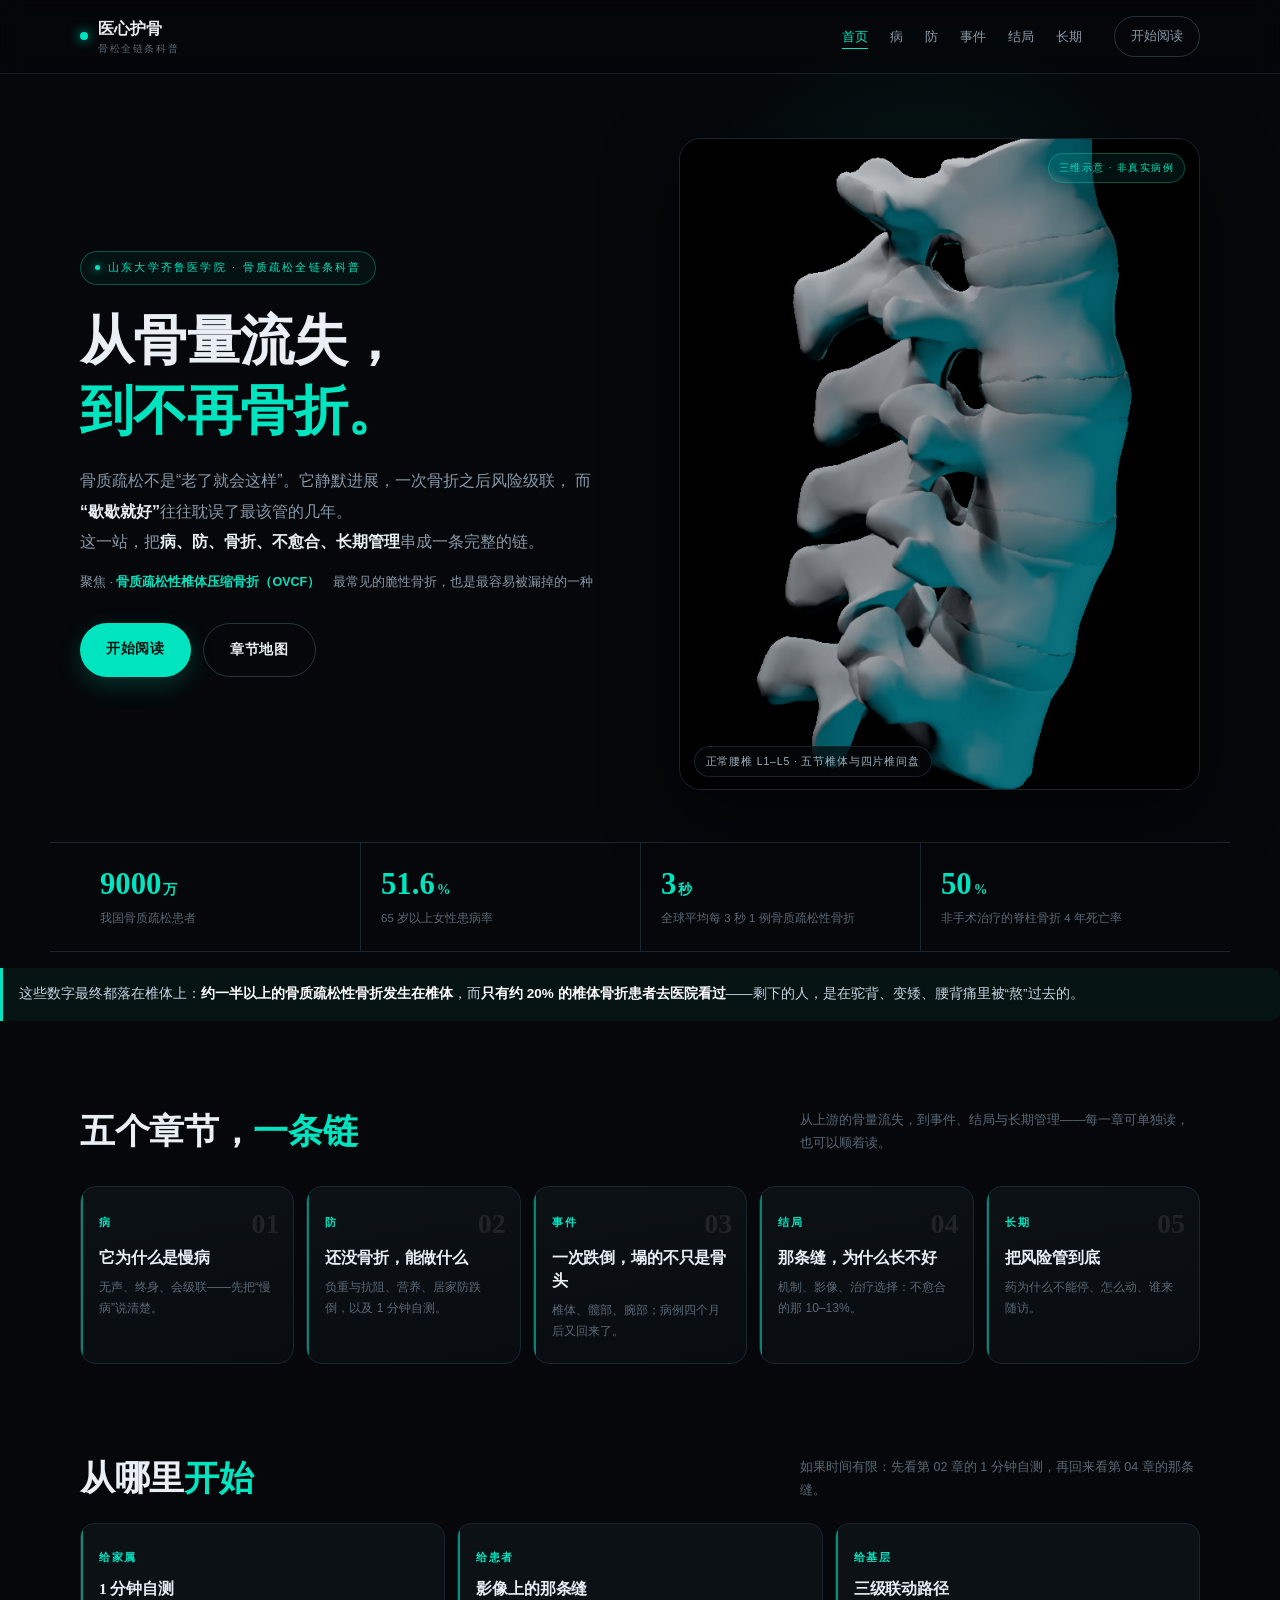
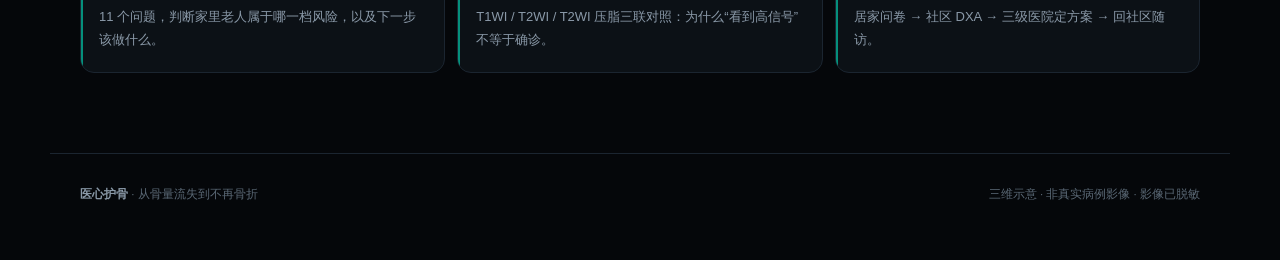
==== index.html @ 34bb3eaf "首页与数据屏加入 OVCF 定位，附录改为以 OVCF 为主线" ====
<!DOCTYPE html>
<html lang="zh-CN">
<head>
<meta charset="utf-8">
<meta name="viewport" content="width=device-width,initial-scale=1,viewport-fit=cover">
<title>从骨量流失到不再骨折 · 骨质疏松全链条科普</title>
<meta name="description" content="从骨质疏松、脆性骨折，到不愈合与长期管理：一部面向基层与家庭的骨松全链条科普。">
<meta property="og:title" content="从骨量流失到不再骨折 · 骨质疏松全链条科普">
<meta property="og:description" content="从骨质疏松、脆性骨折，到不愈合与长期管理：一部面向基层与家庭的骨松全链条科普。">
<meta property="og:image" content="assets/hero_poster.jpg">
<link rel="stylesheet" href="assets/css/site.css">
<style>
/* OVCF 聚焦 */
.hero-focus{margin:14px 0 0;font-size:12.5px;line-height:1.75;color:var(--mute,#8A99A8)}
.hero-focus b{color:var(--accent,#00E5C0);font-weight:600}
.ovcf{margin:16px 0 6px;padding:14px 16px;border-left:3px solid var(--accent,#00E5C0);
  border-radius:0 10px 10px 0;background:rgba(0,229,192,.05);
  font-size:13.5px;line-height:1.85;color:#C7D5E1}
.ovcf b{color:#fff;font-weight:600}
</style></head>
<body>
<div id="bar"></div>
<header>
  <nav class="nav">
    <a class="logo" href="index.html"><i></i><span>医心护骨<small>骨松全链条科普</small></span></a>
    <ul>
        <li><a href="index.html" class="on">首页</a></li>
        <li><a href="ch1.html">病</a></li>
        <li><a href="ch2.html">防</a></li>
        <li><a href="ch3.html">事件</a></li>
        <li><a href="ch4.html">结局</a></li>
        <li><a href="ch5.html">长期</a></li>
    </ul>
    <a class="ghostbtn" href="ch1.html">开始阅读</a>
  </nav>
</header>

<main>
  <section class="hero">
    <div>
      <span class="eyebrow"><i></i>山东大学齐鲁医学院 · 骨质疏松全链条科普</span>
      <h1>从骨量流失，<em>到不再骨折。</em></h1>
      <p class="lead">骨质疏松不是“老了就会这样”。它静默进展，一次骨折之后风险级联，
        而<b>“歇歇就好”</b>往往耽误了最该管的几年。<br>
        这一站，把<b>病、防、骨折、不愈合、长期管理</b>串成一条完整的链。</p>
      <p class="hero-focus">聚焦 · <b>骨质疏松性椎体压缩骨折（OVCF）</b>　最常见的脆性骨折，也是最容易被漏掉的一种</p>
      <div class="cta">
        <a class="btn" href="ch1.html">开始阅读</a>
        <a class="btn ghost" href="#chapters">章节地图</a>
      </div>
    </div>
    <figure class="stage">
      <video src="assets/hero.mp4" poster="assets/hero_poster.jpg" autoplay muted loop playsinline
             preload="metadata" aria-label="正常腰椎 L1–L5 三维示意，缓慢旋转"></video>
      <span class="badge">三维示意 · 非真实病例</span>
      <span class="cap">正常腰椎 L1–L5 · 五节椎体与四片椎间盘</span>
    </figure>
  </section>

  <div class="stats">
    <div class="stat"><div class="n">9000<small>万</small></div><div class="l">我国骨质疏松患者</div></div>

    <div class="stat"><div class="n">51.6<small>%</small></div><div class="l">65 岁以上女性患病率</div></div>
    <div class="stat"><div class="n">3<small>秒</small></div><div class="l">全球平均每 3 秒 1 例骨质疏松性骨折</div></div>
    <div class="stat"><div class="n">50<small>%</small></div><div class="l">非手术治疗的脊柱骨折 4 年死亡率</div></div>
  </div>
  <p class="ovcf">这些数字最终都落在椎体上：<b>约一半以上的骨质疏松性骨折发生在椎体</b>，而<b>只有约 20% 的椎体骨折患者去医院看过</b>——剩下的人，是在驼背、变矮、腰背痛里被“熬”过去的。</p>


  <section class="block" id="chapters">
    <div class="hd">
      <h2>五个章节，<em>一条链</em></h2>
      <p>从上游的骨量流失，到事件、结局与长期管理——每一章可单独读，也可以顺着读。</p>
    </div>
    <div class="chapters">
        <a class="ch" href="ch1.html"><span class="no">01</span><span class="k">病</span><h3>它为什么是慢病</h3><p>无声、终身、会级联——先把“慢病”说清楚。</p></a>
        <a class="ch" href="ch2.html"><span class="no">02</span><span class="k">防</span><h3>还没骨折，能做什么</h3><p>负重与抗阻、营养、居家防跌倒，以及 1 分钟自测。</p></a>
        <a class="ch" href="ch3.html"><span class="no">03</span><span class="k">事件</span><h3>一次跌倒，塌的不只是骨头</h3><p>椎体、髋部、腕部；病例四个月后又回来了。</p></a>
        <a class="ch" href="ch4.html"><span class="no">04</span><span class="k">结局</span><h3>那条缝，为什么长不好</h3><p>机制、影像、治疗选择：不愈合的那 10–13%。</p></a>
        <a class="ch" href="ch5.html"><span class="no">05</span><span class="k">长期</span><h3>把风险管到底</h3><p>药为什么不能停、怎么动、谁来随访。</p></a>
    </div>
  </section>

  <section class="block">
    <div class="hd">
      <h2>从哪里<em>开始</em></h2>
      <p>如果时间有限：先看第 02 章的 1 分钟自测，再回来看第 04 章的那条缝。</p>
    </div>
    <div class="cards" style="margin-top:22px">
      <div class="card"><span class="idx">给家属</span><h3>1 分钟自测</h3><p>11 个问题，判断家里老人属于哪一档风险，以及下一步该做什么。</p></div>
      <div class="card"><span class="idx">给患者</span><h3>影像上的那条缝</h3><p>T1WI / T2WI / T2WI 压脂三联对照：为什么“看到高信号”不等于确诊。</p></div>
      <div class="card"><span class="idx">给基层</span><h3>三级联动路径</h3><p>居家问卷 → 社区 DXA → 三级医院定方案 → 回社区随访。</p></div>
    </div>
  </section>
</main>
<footer>
  <div class="row">
    <div><b>医心护骨</b> · 从骨量流失到不再骨折</div>
    <div>三维示意 · 非真实病例影像 · 影像已脱敏</div>
  </div>
</footer>
<script src="assets/js/site.js"></script>
</body>
</html>
---- assets/css/site.css ----
/* =========================================================
   从骨量流失到不再骨折 · 站点样式
   改配色只动 :root；改排版只动 .sec / .cards 等组件
   ========================================================= */
:root{
  --bg:#05070A; --bg2:#080C11; --panel:#0C1116; --panel2:#101821;
  --line:#1B2530; --line2:#26333F;
  --accent:#00E5C0; --accent-dim:rgba(0,229,192,.10);
  --text:#E9EFF4; --mute:#8A99A8; --dim:#5A6875; --warn:#FF8A6B;
  --serif:"Songti SC","Source Han Serif SC","Noto Serif SC","SimSun",serif;
  --sans:"Microsoft YaHei","PingFang SC","Hiragino Sans GB","Noto Sans SC","Segoe UI",Arial,sans-serif;
  --wrap:1180px;
}
*{margin:0;padding:0;box-sizing:border-box;-webkit-tap-highlight-color:transparent}
html{scroll-behavior:smooth;scroll-padding-top:90px}
body{background:var(--bg);color:var(--text);font-family:var(--sans)!important;line-height:1.8;overflow-x:clip;-webkit-font-smoothing:antialiased}
img,video{display:block;max-width:100%}
a{color:inherit;text-decoration:none}
button{font-family:inherit;color:inherit;background:none;border:none;cursor:pointer}
::selection{background:rgba(0,229,192,.25)}

/* ---------- 顶部 ---------- */
#bar{position:fixed;left:0;top:0;height:2px;width:0;background:linear-gradient(90deg,var(--accent),#48F0D2);z-index:200;box-shadow:0 0 12px rgba(0,229,192,.55)}
header{position:sticky;top:0;z-index:150;background:rgba(5,7,10,.78);backdrop-filter:blur(14px);border-bottom:1px solid rgba(27,37,48,.85)}
.nav{max-width:var(--wrap);margin:0 auto;padding:15px 30px;display:flex;align-items:center;gap:26px}
.logo{display:flex;align-items:center;gap:10px;font-family:var(--serif);font-size:15.5px;font-weight:700;white-space:nowrap}
.logo i{width:8px;height:8px;border-radius:50%;background:var(--accent);box-shadow:0 0 12px var(--accent);flex:none}
.logo small{display:block;font-family:var(--sans);font-size:10px;letter-spacing:.16em;color:var(--dim);font-weight:500;margin-top:-3px}
.nav ul{display:flex;gap:22px;margin-left:auto;list-style:none;font-size:13px;color:var(--mute)}
.nav ul a{padding:5px 0;position:relative;transition:color .25s}
.nav ul a::after{content:"";position:absolute;left:0;right:100%;bottom:0;height:1px;background:var(--accent);transition:right .3s}
.nav ul a:hover{color:var(--text)}
.nav ul a:hover::after{right:0}
.nav ul a.on{color:var(--accent)}
.nav ul a.on::after{right:0}
.nav .ghostbtn{margin-left:6px;padding:8px 16px;border-radius:999px;border:1px solid var(--line2);font-size:12.5px;color:var(--mute);transition:.2s}
.nav .ghostbtn:hover{border-color:rgba(0,229,192,.5);color:var(--accent)}

/* ---------- 通用 ---------- */
.wrap{max-width:var(--wrap);margin:0 auto;padding:0 30px}
.eyebrow{display:inline-flex;align-items:center;gap:8px;font-size:11px;letter-spacing:.2em;color:var(--accent);border:1px solid rgba(0,229,192,.32);border-radius:999px;padding:6px 14px;background:rgba(0,229,192,.05)}
.eyebrow i{width:5px;height:5px;border-radius:50%;background:var(--accent);box-shadow:0 0 9px var(--accent)}
h1,h2,h3{font-family:var(--serif);font-weight:900;letter-spacing:-.01em;line-height:1.3}
h1 em,h2 em,h3 em{font-style:normal;color:var(--accent)}
.lead{color:var(--mute);font-size:16px;line-height:1.9}
.lead b{color:var(--text);font-weight:600}

/* ---------- 首页 ---------- */
.hero{max-width:var(--wrap);margin:0 auto;padding:64px 30px 26px;display:grid;grid-template-columns:1.02fr .98fr;gap:56px;align-items:center;position:relative}
.hero::before{content:"";position:absolute;inset:-14% 0 auto auto;width:min(600px,74vw);height:600px;background:radial-gradient(circle,rgba(0,229,192,.10),transparent 62%);pointer-events:none}
.hero h1{font-size:clamp(34px,4.2vw,60px);margin-top:22px}
.hero h1 em{display:block}
.hero .lead{margin-top:20px;max-width:33em}
.hero .cta{display:flex;gap:12px;margin-top:30px;flex-wrap:wrap}
.btn{padding:13px 26px;border-radius:999px;font-size:14px;font-weight:700;letter-spacing:.05em;background:var(--accent);color:#04110E;box-shadow:0 8px 24px rgba(0,229,192,.2);transition:.22s}
.btn:hover{transform:translateY(-2px);box-shadow:0 14px 30px rgba(0,229,192,.3)}
.btn.ghost{background:none;color:var(--text);border:1px solid var(--line2);box-shadow:none}
.btn.ghost:hover{border-color:rgba(0,229,192,.5);color:var(--accent)}
.stage{position:relative;border:1px solid var(--line);border-radius:22px;overflow:hidden;background:linear-gradient(180deg,#0A1017,#04070A);aspect-ratio:4/5;box-shadow:0 26px 70px rgba(0,0,0,.5)}
.stage video,.stage img{width:100%;height:100%;object-fit:cover}
.stage .cap{position:absolute;left:14px;bottom:12px;font-size:10.5px;letter-spacing:.08em;color:#9FB0BD;padding:5px 11px;border-radius:999px;background:rgba(5,7,10,.72);border:1px solid rgba(27,37,48,.9)}
.stage .badge{position:absolute;right:14px;top:14px;font-size:10px;letter-spacing:.14em;color:var(--accent);padding:5px 10px;border-radius:999px;background:rgba(0,229,192,.08);border:1px solid rgba(0,229,192,.3)}

.stats{max-width:var(--wrap);margin:26px auto 0;padding:0 30px;display:grid;grid-template-columns:repeat(4,1fr);border-top:1px solid var(--line);border-bottom:1px solid var(--line)}
.stat{padding:24px 20px;border-left:1px solid var(--line)}
.stat:first-child{border-left:none}
.stat .n{font-family:var(--serif);font-size:clamp(24px,2.4vw,34px);font-weight:900;color:var(--accent);line-height:1.15}
.stat .n small{font-size:.45em;margin-left:2px}
.stat .l{margin-top:7px;font-size:11.5px;color:var(--dim);line-height:1.6}

.block{max-width:var(--wrap);margin:0 auto;padding:82px 30px 10px}
.hd{display:flex;align-items:flex-end;justify-content:space-between;gap:24px;flex-wrap:wrap}
.hd h2{font-size:clamp(24px,2.7vw,36px)}
.hd p{font-size:12.5px;color:var(--dim);max-width:32em}
.chapters{margin-top:32px;display:grid;grid-template-columns:repeat(5,1fr);gap:12px}
.ch{position:relative;border:1px solid var(--line);border-radius:16px;padding:20px 18px 22px;background:linear-gradient(170deg,var(--panel),var(--bg2));transition:.26s;overflow:hidden}
.ch::before{content:"";position:absolute;left:0;top:0;bottom:0;width:2px;background:var(--accent);opacity:.55;transition:.26s}
.ch:hover{transform:translateY(-4px);border-color:rgba(0,229,192,.42);box-shadow:0 16px 36px rgba(0,0,0,.45)}
.ch:hover::before{opacity:1}
.ch .k{font-size:10.5px;letter-spacing:.2em;color:var(--accent);font-weight:700}
.ch h3{font-size:16px;margin-top:10px;line-height:1.45}
.ch p{font-size:12px;color:var(--dim);margin-top:8px;line-height:1.7}
.ch .no{position:absolute;right:14px;top:12px;font-family:var(--serif);font-size:28px;font-weight:900;color:rgba(255,255,255,.085)}

/* ---------- 章节页 ---------- */
.pagehead{max-width:var(--wrap);margin:0 auto;padding:54px 30px 8px;border-bottom:1px solid var(--line)}
.pagehead h1{font-size:clamp(30px,3.6vw,48px);margin-top:18px}
.pagehead .lead{margin-top:16px;max-width:44em}
.pagehead .meta{margin-top:18px;display:flex;gap:16px;flex-wrap:wrap;font-size:11.5px;color:var(--dim);letter-spacing:.04em;padding-bottom:22px}
.pagehead .meta b{color:var(--mute);font-weight:600}

.layout{max-width:var(--wrap);margin:0 auto;padding:30px 30px 40px;display:grid;grid-template-columns:210px 1fr;gap:52px;align-items:start}
.toc{position:sticky;top:96px;font-size:12.5px;line-height:1.6}
.toc .t{font-size:10px;letter-spacing:.2em;color:var(--dim);margin-bottom:12px}
.toc a{display:block;padding:7px 0 7px 12px;color:var(--mute);border-left:1px solid var(--line);transition:.2s}
.toc a:hover{color:var(--text)}
.toc a.on{color:var(--accent);border-left-color:var(--accent)}
.toc .back{margin-top:20px;padding:8px 0;color:var(--dim)}
.toc .back:hover{color:var(--accent)}

.sec{padding:26px 0 34px;border-bottom:1px solid rgba(27,37,48,.65)}
.sec:last-child{border-bottom:none}
.sec .kicker{font-size:10.5px;letter-spacing:.2em;color:var(--accent);font-weight:700}
.sec h2{font-size:clamp(21px,2.2vw,28px);margin-top:10px}
.sec .p{margin-top:14px;color:var(--mute);font-size:15px;line-height:1.95;max-width:62em}
.sec .p b{color:var(--text);font-weight:600}
.sec .p + .p{margin-top:10px}

.cards{display:grid;grid-template-columns:repeat(3,1fr);gap:12px;margin-top:22px}
.cards.two{grid-template-columns:repeat(2,1fr)}
.card{border:1px solid var(--line);background:var(--panel);border-radius:14px;padding:18px 18px 20px;position:relative;overflow:hidden}
.card::before{content:"";position:absolute;left:0;top:0;bottom:0;width:2px;background:var(--accent);opacity:.6}
.card .idx{font-family:var(--serif);font-size:11px;letter-spacing:.14em;color:var(--accent);font-weight:700}
.card h3{font-size:15.5px;margin-top:8px}
.card p{font-size:13px;color:var(--mute);margin-top:7px;line-height:1.75}
.card p b{color:var(--text)}

.kpi{display:grid;grid-template-columns:repeat(3,1fr);gap:12px;margin-top:22px}
.kpi .k{border:1px solid var(--line);border-radius:14px;padding:18px;background:linear-gradient(160deg,rgba(0,229,192,.06),transparent 70%)}
.kpi .k .v{font-family:var(--serif);font-size:clamp(22px,2.2vw,30px);font-weight:900;color:var(--accent);line-height:1.2}
.kpi .k .v small{font-size:.45em;margin-left:2px}
.kpi .k .d{font-size:11.5px;color:var(--dim);margin-top:6px;line-height:1.6}

.callout{margin-top:22px;border-left:2px solid var(--accent);background:linear-gradient(90deg,rgba(0,229,192,.07),transparent 60%);padding:16px 20px;border-radius:0 12px 12px 0;font-size:14px;color:var(--text);line-height:1.85}
.callout b{color:var(--accent)}
.callout.warn{border-left-color:var(--warn);background:linear-gradient(90deg,rgba(255,138,107,.08),transparent 60%)}
.callout.warn b{color:var(--warn)}

.fig{margin-top:24px;border:1px solid var(--line);border-radius:16px;overflow:hidden;background:#04070A}
.fig img,.fig video{width:100%;display:block}
.fig figcaption{padding:11px 16px;font-size:11.5px;color:var(--dim);border-top:1px solid var(--line);line-height:1.7}
.fig.two{display:grid;grid-template-columns:1fr 1fr;gap:1px;background:var(--line)}
.fig.two > *{background:#04070A}

.tl{margin-top:22px;display:grid;gap:10px}
.tl .node{position:relative;border:1px solid var(--line);border-radius:12px;padding:14px 18px;background:var(--panel)}
.tl .node.hot{border-color:rgba(0,229,192,.45);background:linear-gradient(160deg,rgba(0,229,192,.07),var(--panel))}
.tl .when{font-size:10.5px;letter-spacing:.16em;color:var(--accent);font-weight:700}
.tl .what{font-size:14.5px;font-weight:600;margin-top:5px}
.tl .note{font-size:12.5px;color:var(--dim);margin-top:4px;line-height:1.7}

.path{margin-top:22px;display:grid;gap:10px}
.path .step{display:grid;grid-template-columns:22px 1fr;gap:4px 12px;align-items:start}
.path .step .n{width:21px;height:21px;border-radius:50%;border:1px solid rgba(0,229,192,.45);color:var(--accent);font-size:11px;display:flex;align-items:center;justify-content:center;margin-top:3px}
.path .step b{display:block;font-size:14px;font-weight:600}
.path .step span{display:block;font-size:12.5px;color:var(--dim);line-height:1.7}

.check{margin-top:20px;display:grid;gap:8px}
.check label{display:flex;gap:11px;align-items:flex-start;border:1px solid var(--line);border-radius:11px;padding:12px 15px;font-size:13.5px;color:var(--mute);cursor:pointer;background:var(--panel);transition:.2s}
.check label:hover{border-color:rgba(0,229,192,.35)}
.check input{appearance:none;width:16px;height:16px;border-radius:4px;border:1px solid var(--line2);margin-top:3px;flex:none;transition:.2s;position:relative}
.check input:checked{background:var(--accent);border-color:var(--accent)}
.check input:checked::after{content:"";position:absolute;left:4px;top:1px;width:5px;height:9px;border-right:2px solid #04110E;border-bottom:2px solid #04110E;transform:rotate(42deg)}
.check label:has(input:checked){color:var(--text);border-color:rgba(0,229,192,.45)}
#checkResult{margin-top:16px;font-size:13px;color:var(--accent);min-height:1.4em}

.nextprev{margin-top:34px;display:flex;justify-content:space-between;gap:14px;border-top:1px solid var(--line);padding-top:22px}
.nextprev a{font-size:13px;color:var(--mute);transition:.2s}
.nextprev a:hover{color:var(--accent)}
.nextprev .lbl{display:block;font-size:10px;letter-spacing:.18em;color:var(--dim);margin-bottom:3px}

footer{max-width:var(--wrap);margin:70px auto 0;padding:30px 30px 56px;border-top:1px solid var(--line);color:var(--dim);font-size:11.5px}
footer .row{display:flex;justify-content:space-between;gap:20px;flex-wrap:wrap}
footer b{color:var(--mute);font-weight:600}

/* ---------- 响应式 ---------- */
@media (max-width:1080px){
  .hero{grid-template-columns:1fr;gap:36px;padding-top:44px}
  .stage{aspect-ratio:16/12;max-width:520px}
  .chapters{grid-template-columns:repeat(3,1fr)}
  .cards{grid-template-columns:1fr}
  .kpi{grid-template-columns:1fr}
  .layout{grid-template-columns:1fr;gap:0}
  .toc{display:none}
  .nav ul{display:none}
}
@media (max-width:720px){
  .wrap,.hero,.pagehead,.block,.stats,footer{padding-left:18px;padding-right:18px}
  .nav{padding:12px 18px}
  .stats{grid-template-columns:1fr 1fr}
  .stat:nth-child(3){border-left:none}
  .chapters{grid-template-columns:1fr 1fr;gap:10px}
  .fig.two{grid-template-columns:1fr}
  h1{font-size:clamp(28px,8vw,36px)}
}

/* ---------- 相片墙 ---------- */
.wall{margin:24px 0 4px;padding:6px;border:1px solid var(--line);border-radius:16px;
  background:#04070A;display:grid;grid-template-columns:repeat(3,1fr);gap:6px}
.wall > div{overflow:hidden;border-radius:10px;background:#0A0F14}
.wall > .w-hero{grid-column:1 / -1;aspect-ratio:16/8}
.wall > .w-tile{aspect-ratio:4/3}
.wall img{width:100%;height:100%;object-fit:cover;display:block}
.wall > div:last-of-type{grid-column:1 / -1;aspect-ratio:16/7}
.wall figcaption{grid-column:1 / -1;padding:8px 8px 2px;font-size:11.5px;color:var(--dim)}
@media (max-width:720px){
  .wall{grid-template-columns:1fr 1fr}
  .wall > .w-hero{aspect-ratio:16/10}
}



/* ===== 相片墙：多排墙 + 大荧幕立体效果 + 拖动 ===== */
.gallery{margin:24px 0 4px;border:1px solid var(--line);border-radius:18px;
  background:radial-gradient(120% 140% at 50% 0%,#0A1017,#04070A 70%);
  overflow:hidden;position:relative}
.gallery::before,.gallery::after{content:"";position:absolute;top:0;bottom:44px;width:46px;
  pointer-events:none;z-index:3}
.gallery::before{left:0;background:linear-gradient(90deg,rgba(4,7,10,.97),rgba(4,7,10,0))}
.gallery::after{right:0;background:linear-gradient(270deg,rgba(4,7,10,.97),rgba(4,7,10,0))}
.gallery figcaption{grid-column:auto}
.gallery-track{display:grid;grid-auto-flow:column;grid-template-rows:repeat(3,auto);
  grid-auto-columns:calc((100% - 30px) / 4);gap:14px;padding:20px 26px;
  overflow-x:auto;overflow-y:hidden;scrollbar-width:none;
  -webkit-overflow-scrolling:touch;cursor:grab;perspective:1000px}
.gallery-track::-webkit-scrollbar{display:none}
.gallery-track.dragging{cursor:grabbing;user-select:none}
.shot{border-radius:10px;overflow:hidden;background:#0A0F14;aspect-ratio:4/3;
  transform-origin:center center;will-change:transform;
  box-shadow:0 6px 18px rgba(0,0,0,.45);transition:box-shadow .2s}
.shot img{width:100%;height:100%;object-fit:cover;display:block;pointer-events:none}
.gallery figcaption{padding:4px 14px 8px;font-size:11px;color:var(--mute)}
/* 拖动条 */
.wallbar{display:flex;align-items:center;gap:10px;padding:2px 14px 12px}
.wbtn{width:26px;height:26px;border-radius:50%;border:1px solid rgba(0,229,192,.32);
  background:rgba(0,229,192,.06);color:var(--accent);font-size:15px;line-height:1;
  display:flex;align-items:center;justify-content:center;flex:none;cursor:pointer}
.wbtn:active{background:rgba(0,229,192,.18)}
.wrail{position:relative;flex:1;height:26px;border-radius:999px;background:#0A0F14;
  border:1px solid #1B2530;cursor:pointer;overflow:hidden}
.wrail::before{content:"";position:absolute;left:0;top:0;bottom:0;width:100%;
  background:repeating-linear-gradient(90deg,rgba(255,255,255,.05) 0 1px,transparent 1px 12px)}
.wthumb{position:absolute;top:3px;left:3px;height:18px;width:44px;border-radius:999px;
  background:linear-gradient(90deg,#00E5C0,#48F0D2);box-shadow:0 0 12px rgba(0,229,192,.5);
  cursor:grab;transition:width .1s}
.wthumb:active{cursor:grabbing}

@media (max-width:900px){
  .gallery-track{grid-auto-columns:calc((100% - 16px) / 3);gap:12px 8px;padding:24px 20px}
}



/* 全身骨骼图 + 部位标注（红色、进场依次点亮） */
.bodyfig{position:relative;margin:24px 0 4px;border:1px solid #1B2530;border-radius:16px;
  overflow:hidden;background:#000;--mk:#FF4D4D;--mk-rgb:255,77,77}
.bodyfig img{width:100%;display:block}
.bodyfig figcaption{padding:10px 14px;font-size:11px;line-height:1.7;color:#8A99A8;
  border-top:1px solid rgba(27,37,48,.85);background:rgba(10,15,20,.55)}

.mark{position:absolute;transform:translate(-50%,-50%);animation-fill-mode:both}
.bodyfig.pre .mark{opacity:0;transform:translate(-50%,-50%) scale(.25)}
.bodyfig.in .mark{animation:mkin .78s cubic-bezier(.2,.85,.25,1) both}
.bodyfig.in .mark:nth-of-type(2){animation-delay:.5s}
.bodyfig.in .mark:nth-of-type(3){animation-delay:1s}
@keyframes mkin{
  0%{opacity:0;transform:translate(-50%,-50%) scale(.25)}
  55%{opacity:1;transform:translate(-50%,-50%) scale(1.45)}
  100%{opacity:1;transform:translate(-50%,-50%) scale(1)}
}

/* 核心红点 + 双层水波 */
.mark i{position:relative;display:block;width:12px;height:12px;border-radius:50%;
  background:var(--mk);
  box-shadow:0 0 0 2px rgba(var(--mk-rgb),.35),0 0 22px rgba(var(--mk-rgb),.95),
    0 0 44px rgba(var(--mk-rgb),.45)}
.mark i::before,.mark i::after{content:"";position:absolute;left:50%;top:50%;
  width:34px;height:34px;margin:-17px 0 0 -17px;border-radius:50%;
  border:1px solid rgba(var(--mk-rgb),.7);animation:ripple 2.6s ease-out infinite}
.mark i::after{animation-delay:1.3s}
@keyframes ripple{
  0%{transform:scale(.45);opacity:.95}
  70%{opacity:.18}
  100%{transform:scale(2.1);opacity:0}
}

/* 引线 */
.mark::after{content:"";position:absolute;top:50%;left:9px;width:26px;height:1px;
  background:linear-gradient(90deg,rgba(var(--mk-rgb),.9),rgba(var(--mk-rgb),.05));
  transform:translateY(-50%)}
.mark.l::after{left:auto;right:9px;
  background:linear-gradient(270deg,rgba(var(--mk-rgb),.9),rgba(var(--mk-rgb),.05))}

/* 标签 */
.mark .lb{position:absolute;top:50%;left:40px;transform:translateY(-50%);white-space:nowrap;
  display:flex;align-items:baseline;gap:6px;
  padding:6px 12px;border-radius:10px;font-size:13px;line-height:1.35;
  background:rgba(14,6,8,.9);border:1px solid rgba(var(--mk-rgb),.55);
  box-shadow:0 6px 20px rgba(0,0,0,.6),0 0 14px rgba(var(--mk-rgb),.16) inset}
.mark.l .lb{left:auto;right:40px}
.mark .lb b{color:#FFE9E9;font-weight:800;letter-spacing:.02em}
.mark .lb em{font-style:normal;color:var(--mk);font-size:12px;font-weight:700}
@media (max-width:430px){
  .mark .lb{font-size:12px;padding:5px 9px;gap:5px}
  .mark .lb em{font-size:11px}
}

/* 踝泵视频块 */
.ankle{margin:26px 0 6px;border:1px solid #1B2530;border-radius:16px;overflow:hidden;
  background:linear-gradient(180deg,#0A1017,#06090D)}
.ankle-hd{display:flex;align-items:baseline;justify-content:space-between;gap:10px;
  padding:13px 16px;border-bottom:1px solid rgba(27,37,48,.9)}
.ankle-hd b{font-size:14px;letter-spacing:.01em;color:#E9EFF4}
.ankle-hd i{font-style:normal;font-size:11px;letter-spacing:.08em;color:#00E5C0}
.ankle-vid{width:100%;height:auto;aspect-ratio:1/1;display:block;background:#04070A}
.ankle p{padding:12px 16px 0;font-size:13px;line-height:1.9;color:#8A99A8}
.ankle p b{color:#E9EFF4}
.ankle .vnote{padding-top:8px;padding-bottom:14px;font-size:11.5px;color:#5E6C79}

/* 自测分组标题 */
.check .qgroup{margin:6px 0 -2px;font-size:12px;letter-spacing:.06em;color:var(--accent);
  font-weight:600}
.check .qgroup:first-child{margin-top:16px}

/* OSTA 速算 */
.osta{margin:18px 0 6px;padding:16px 16px 14px;border:1px solid rgba(255,255,255,.08);
  border-radius:13px;background:rgba(255,255,255,.02)}
.osta-hd{font-size:13px;font-weight:600;color:var(--accent);letter-spacing:.02em}
.osta-sub{margin:8px 0 12px;font-size:12.5px;line-height:1.7;color:var(--mute)}
.osta-row{display:flex;gap:10px;flex-wrap:wrap;align-items:center}
.osta-row label{display:flex;align-items:center;gap:6px;font-size:12.5px;color:var(--mute)}
.osta-row input{width:74px;padding:8px 10px;border-radius:9px;border:1px solid rgba(255,255,255,.12);
  background:#0B1116;color:var(--text);font-size:13.5px}
.osta-row button{padding:9px 16px;border-radius:9px;background:var(--accent);color:#04120F;
  font-weight:600;font-size:13px}
.osta-res{margin:12px 0 0;font-size:13px;line-height:1.7;color:var(--text)}

.osta-why{margin:10px 0 0;font-size:12px;line-height:1.75;color:var(--mute)}
.osta-note{margin:10px 0 0;font-size:11.5px;line-height:1.7;color:var(--mute);border-left:2px solid rgba(0,229,192,.45);padding-left:10px}
.hit{display:flex;gap:8px;flex-wrap:wrap;margin:0 0 10px;font-size:12px;line-height:1.6}
.hit span{padding:3px 10px;border-radius:999px;border:1px solid transparent;letter-spacing:.02em}
.hit .hit-red{color:#FF7A7A;border-color:rgba(255,122,122,.5);background:rgba(255,122,122,.10);font-weight:600}
.hit .hit-mute{color:var(--mute);border-color:rgba(255,255,255,.14)}
.hit .hit-off{color:#4C5762;border-color:rgba(255,255,255,.07)}

details.rules{margin:16px 0 4px;border:1px solid rgba(255,255,255,.08);border-radius:12px;
  padding:0 14px;background:rgba(255,255,255,.02)}
details.rules summary{cursor:pointer;list-style:none;padding:12px 0;font-size:12.5px;
  color:var(--mute);user-select:none;text-align:left;display:flex;align-items:center;gap:4px}
details.rules summary::marker{content:""}
details.rules summary::-webkit-details-marker{display:none}
details.rules summary::before{content:"＋ ";color:var(--accent)}
details.rules[open] summary::before{content:"－ "}
details.rules p{margin:0 0 12px;font-size:12px;line-height:1.75;color:var(--mute)}
details.rules summary{justify-content:flex-start;font-weight:400;border-bottom:0}
details.rules summary::after{content:"";display:none}
details.rules[open] summary{border-bottom:1px solid rgba(255,255,255,.07)}

.check .sex,.sex{display:inline-block;margin-left:8px;font-style:normal;font-size:11px;color:var(--accent);border:1px solid rgba(0,229,192,.35);border-radius:6px;padding:1px 6px;vertical-align:middle}
.check .qm{display:none}
.check.male .qf{display:none}
.check.male .qm{display:inline}
.check [data-only="f"][hidden]{display:none}

/* 受测者性别切换 */
.sexpick{display:flex;align-items:center;gap:8px;flex-wrap:wrap;margin:18px 0 6px;
  font-size:12.5px;color:var(--mute)}
.sexpick button{padding:7px 16px;border-radius:999px;border:1px solid rgba(255,255,255,.14);
  font-size:13px;color:var(--mute);background:none;cursor:pointer}
.sexpick button.on{background:var(--accent);color:#04120F;border-color:var(--accent);font-weight:600}
.sexpick i{font-style:normal;font-size:11px;color:#5E6C79}
.osta.disabled{opacity:.42}
.osta.disabled input,.osta.disabled button{cursor:not-allowed}
.res-note{margin:12px 0 0;padding-top:10px;font-size:11.5px;line-height:1.75;color:var(--mute);border-top:1px solid rgba(255,255,255,.07)}
.osta-hint{margin:9px 0 0;font-size:11.5px;line-height:1.7;color:var(--mute)}
.osta-hint b{color:var(--accent);font-weight:600}
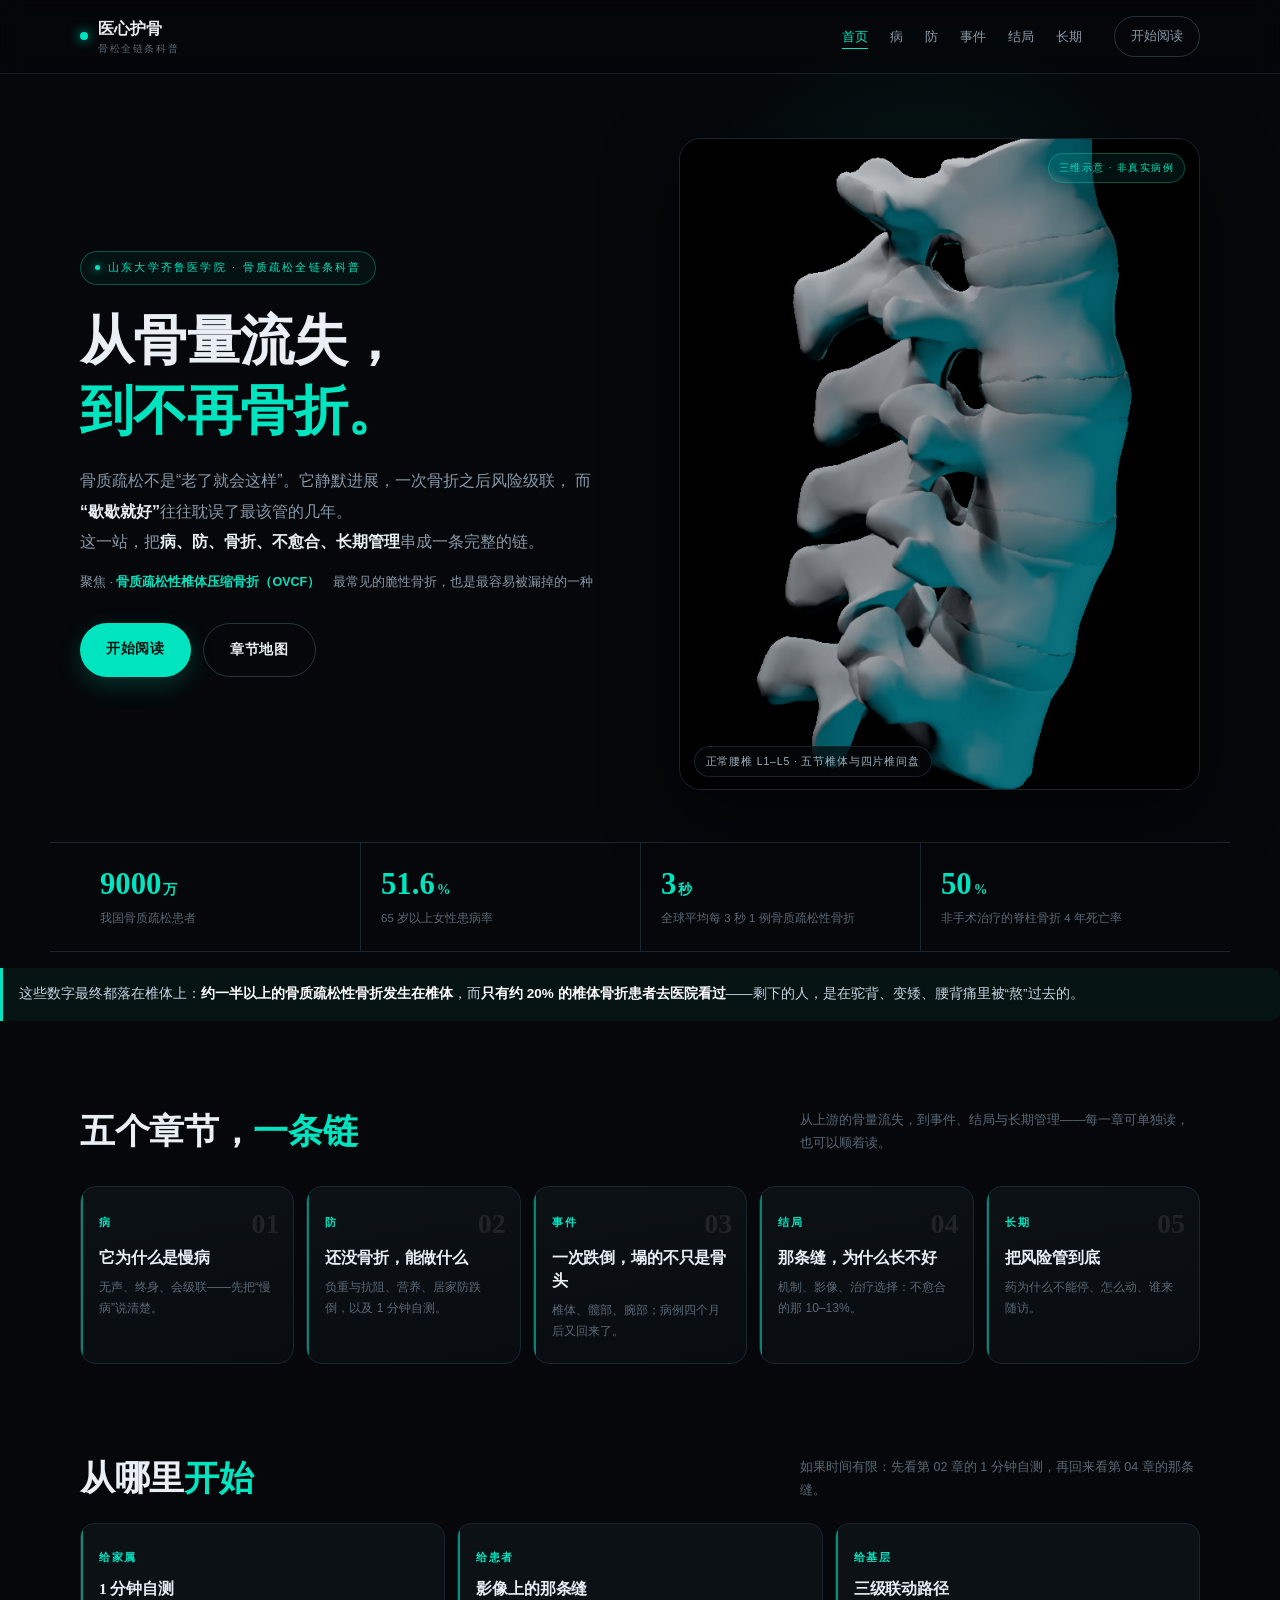
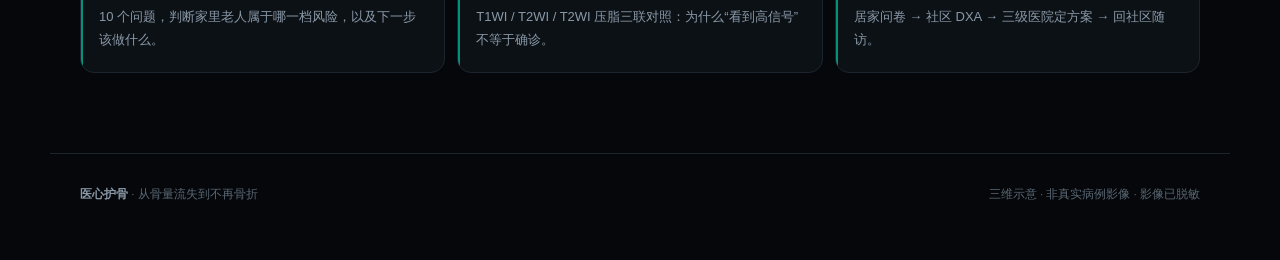
==== commit fdc68bb1: "自测后加自查信号速查卡，题数统一为10" ====
--- a/index.html
+++ b/index.html
@@ -87,7 +87,7 @@
       <p>如果时间有限：先看第 02 章的 1 分钟自测，再回来看第 04 章的那条缝。</p>
     </div>
     <div class="cards" style="margin-top:22px">
-      <div class="card"><span class="idx">给家属</span><h3>1 分钟自测</h3><p>11 个问题，判断家里老人属于哪一档风险，以及下一步该做什么。</p></div>
+      <div class="card"><span class="idx">给家属</span><h3>1 分钟自测</h3><p>10 个问题，判断家里老人属于哪一档风险，以及下一步该做什么。</p></div>
       <div class="card"><span class="idx">给患者</span><h3>影像上的那条缝</h3><p>T1WI / T2WI / T2WI 压脂三联对照：为什么“看到高信号”不等于确诊。</p></div>
       <div class="card"><span class="idx">给基层</span><h3>三级联动路径</h3><p>居家问卷 → 社区 DXA → 三级医院定方案 → 回社区随访。</p></div>
     </div>
--- a/assets/css/site.css
+++ b/assets/css/site.css
@@ -364,3 +364,57 @@
 .res-note{margin:12px 0 0;padding-top:10px;font-size:11.5px;line-height:1.75;color:var(--mute);border-top:1px solid rgba(255,255,255,.07)}
 .osta-hint{margin:9px 0 0;font-size:11.5px;line-height:1.7;color:var(--mute)}
 .osta-hint b{color:var(--accent);font-weight:600}
+
+/* 时间轴：再次发病节点波纹 */
+@keyframes tlRipple{
+  0%{transform:scale(.55);opacity:.8}
+  70%{transform:scale(1.95);opacity:0}
+  100%{transform:scale(1.95);opacity:0}
+}
+@media (prefers-reduced-motion: reduce){
+  .tl .node.hot::after{animation:none}
+}
+
+@keyframes tlPulse{
+  0%{box-shadow:0 0 0 0 rgba(0,229,192,.55)}
+  70%{box-shadow:0 0 0 13px rgba(0,229,192,0)}
+  100%{box-shadow:0 0 0 0 rgba(0,229,192,0)}
+}
+@media (prefers-reduced-motion: reduce){.tl .node.hot::before{animation:none}}
+
+/* 时间轴：按顺序依次出现 */
+.tl .node{opacity:0;transform:translateY(10px);
+  transition:opacity .55s ease, transform .55s ease}
+.rv.in .tl .node{opacity:1;transform:none}
+.rv.in .tl .node:nth-child(1){transition-delay:.15s}
+.rv.in .tl .node:nth-child(2){transition-delay:.62s}
+.rv.in .tl .node:nth-child(3){transition-delay:1.09s}
+.rv.in .tl .node:nth-child(4){transition-delay:1.56s}
+/* 竖线从上往下画出来 */
+.tl::before{transform-origin:top;transform:scaleY(0);
+  transition:transform .9s cubic-bezier(.3,.7,.3,1) .1s}
+.rv.in .tl::before{transform:scaleY(1)}
+/* 波纹等节点出现后再起 */
+.tl .node.hot::before{animation-delay:1.6s}
+@media (prefers-reduced-motion: reduce){
+  .tl .node,.tl::before{opacity:1!important;transform:none!important;
+    transition:none!important}
+}
+
+/* 自查信号速查卡 */
+details.sheet{margin:18px 0 10px;border:1px solid var(--line);border-radius:12px;
+  padding:0 16px;background:var(--panel)}
+details.sheet summary{cursor:pointer;list-style:none;padding:13px 0;font-size:13px;
+  color:var(--dim);display:flex;align-items:center;gap:4px;justify-content:flex-start;
+  font-weight:400;border-bottom:0}
+details.sheet summary::-webkit-details-marker{display:none}
+details.sheet summary::marker{content:""}
+details.sheet summary::before{content:"＋ ";color:var(--accent)}
+details.sheet[open] summary::before{content:"－ "}
+details.sheet summary::after{content:none!important;display:none!important}
+details.sheet[open] summary{border-bottom:1px solid var(--line)}
+.sheet-grp{margin:14px 0 10px}
+.sheet-grp b{display:block;font-size:12.5px;color:var(--accent);margin-bottom:6px}
+.sheet-grp ul{margin:0;padding-left:16px}
+.sheet-grp li{font-size:13px;line-height:1.85;color:var(--text)}
+.sheet-note{margin:6px 0 14px;font-size:11.5px;color:var(--dim)}
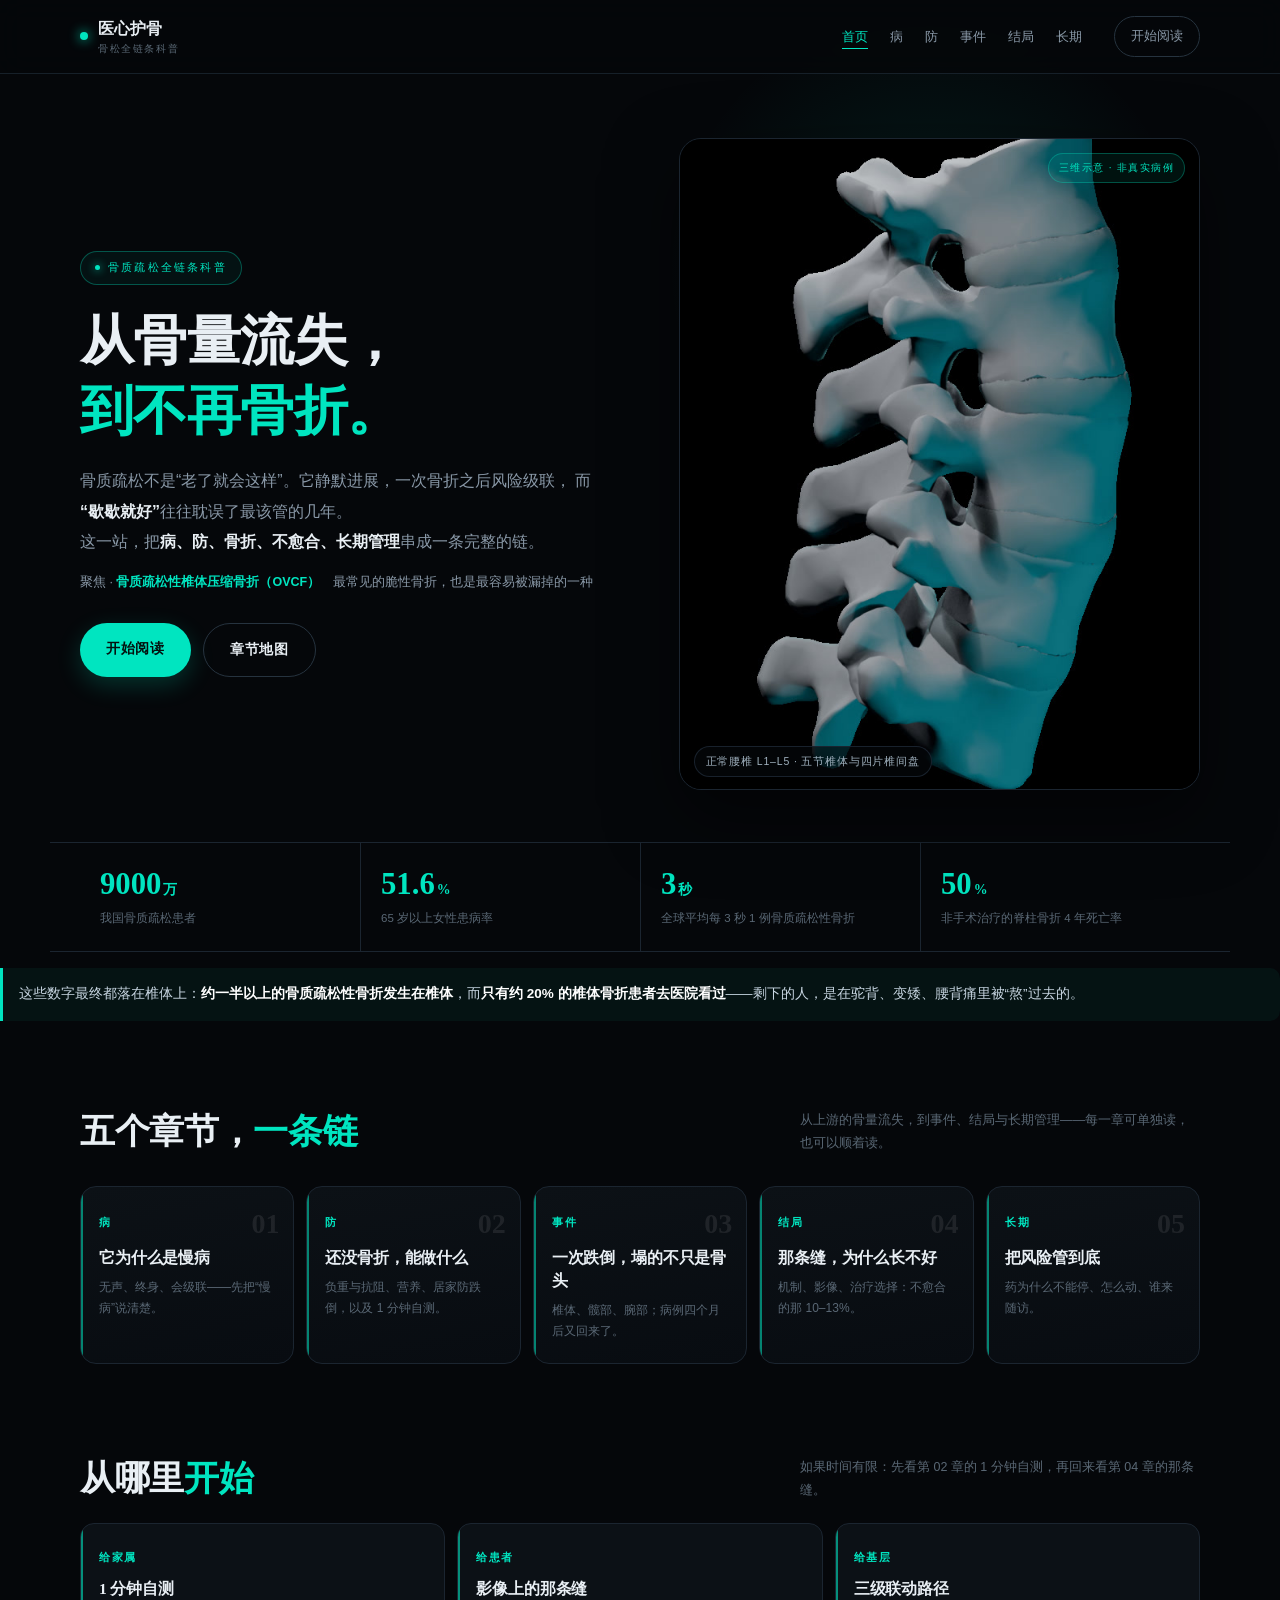
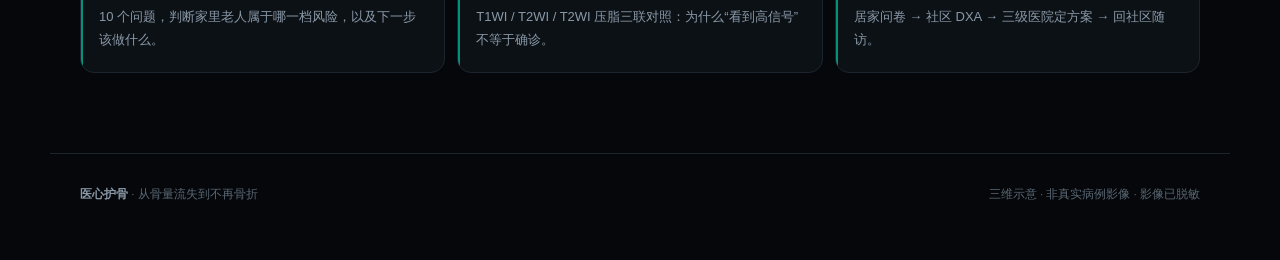
==== commit a09f54d1: "首页去除机构署名" ====
--- a/index.html
+++ b/index.html
@@ -38,7 +38,7 @@
 <main>
   <section class="hero">
     <div>
-      <span class="eyebrow"><i></i>山东大学齐鲁医学院 · 骨质疏松全链条科普</span>
+      <span class="eyebrow"><i></i>骨质疏松全链条科普</span>
       <h1>从骨量流失，<em>到不再骨折。</em></h1>
       <p class="lead">骨质疏松不是“老了就会这样”。它静默进展，一次骨折之后风险级联，
         而<b>“歇歇就好”</b>往往耽误了最该管的几年。<br>
--- a/assets/css/site.css
+++ b/assets/css/site.css
@@ -418,3 +418,28 @@
 .sheet-grp ul{margin:0;padding-left:16px}
 .sheet-grp li{font-size:13px;line-height:1.85;color:var(--text)}
 .sheet-note{margin:6px 0 14px;font-size:11.5px;color:var(--dim)}
+
+/* 09 屏：微环境 + 三点并列指向不愈合 */
+.fig.me{margin:18px 0 6px}
+.me img{display:block;width:100%;height:auto}
+.me figcaption{font-size:11.5px;color:var(--dim);line-height:1.7;padding-top:8px}
+.cause{margin:20px 0 6px;display:grid;grid-template-columns:minmax(0,1fr) 34px auto;
+  align-items:stretch;gap:0 10px}
+.cause-list{display:flex;flex-direction:column;justify-content:space-between;gap:10px;min-width:0}
+.ci{display:flex;gap:9px;align-items:flex-start}
+.ci i{flex:none;font-style:normal;font-size:11px;font-weight:800;color:#4E6072;margin-top:3px}
+.ci>div{min-width:0}
+.ci b{display:block;font-size:13.5px;font-weight:700;color:var(--text);line-height:1.5}
+.ci span{display:block;font-size:12px;color:var(--dim);line-height:1.65;margin-top:1px}
+.cause-brace{width:100%;height:100%;color:var(--accent);opacity:.85}
+.cause-brace path{fill:none;stroke:currentColor;stroke-width:2.2;stroke-linecap:round;
+  vector-effect:non-scaling-stroke}
+.cause-out{align-self:center;font-size:14px;font-weight:800;color:#FF8A7A;letter-spacing:.08em;
+  border:1px solid rgba(255,107,87,.45);background:rgba(255,107,87,.08);border-radius:9px;
+  padding:8px 10px;white-space:nowrap}
+@media (max-width:520px){
+  .cause{grid-template-columns:minmax(0,1fr) 24px auto;gap:0 5px}
+  .ci b{font-size:13px}
+  .ci span{font-size:11.5px}
+  .cause-out{font-size:13px;padding:7px 8px}
+}
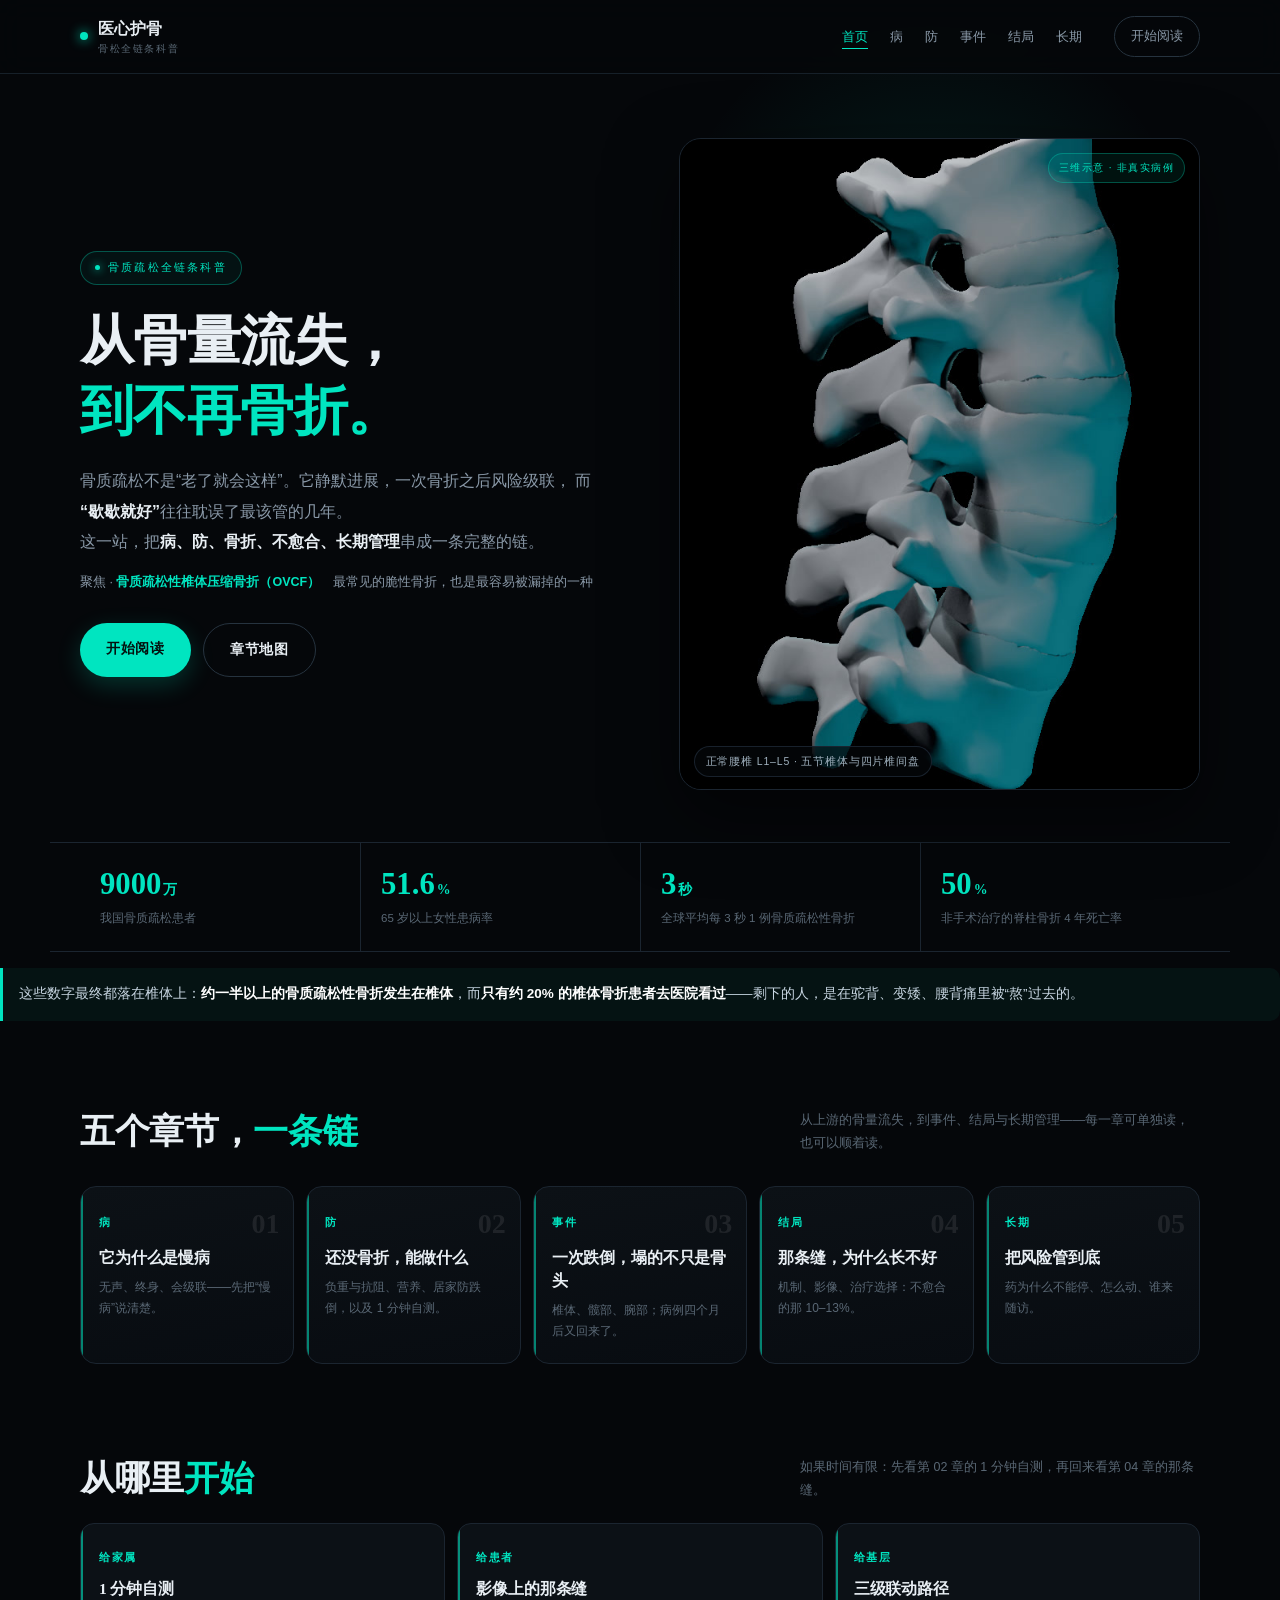
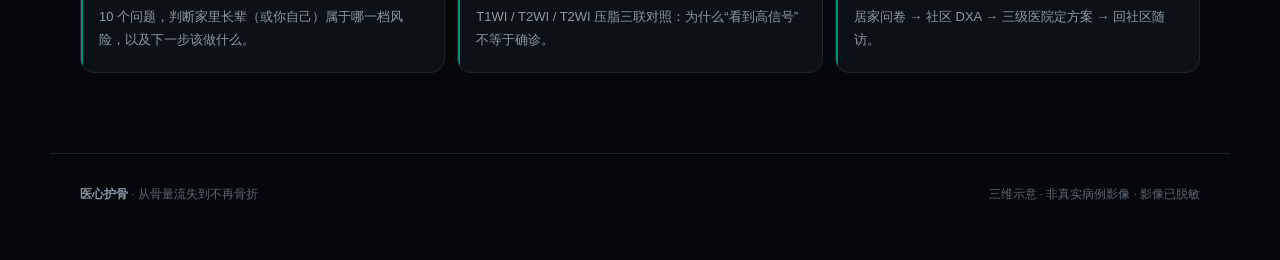
==== commit 5423243a: "受众措辞兼顾子女与长辈本人" ====
--- a/index.html
+++ b/index.html
@@ -87,7 +87,7 @@
       <p>如果时间有限：先看第 02 章的 1 分钟自测，再回来看第 04 章的那条缝。</p>
     </div>
     <div class="cards" style="margin-top:22px">
-      <div class="card"><span class="idx">给家属</span><h3>1 分钟自测</h3><p>10 个问题，判断家里老人属于哪一档风险，以及下一步该做什么。</p></div>
+      <div class="card"><span class="idx">给家属</span><h3>1 分钟自测</h3><p>10 个问题，判断家里长辈（或你自己）属于哪一档风险，以及下一步该做什么。</p></div>
       <div class="card"><span class="idx">给患者</span><h3>影像上的那条缝</h3><p>T1WI / T2WI / T2WI 压脂三联对照：为什么“看到高信号”不等于确诊。</p></div>
       <div class="card"><span class="idx">给基层</span><h3>三级联动路径</h3><p>居家问卷 → 社区 DXA → 三级医院定方案 → 回社区随访。</p></div>
     </div>
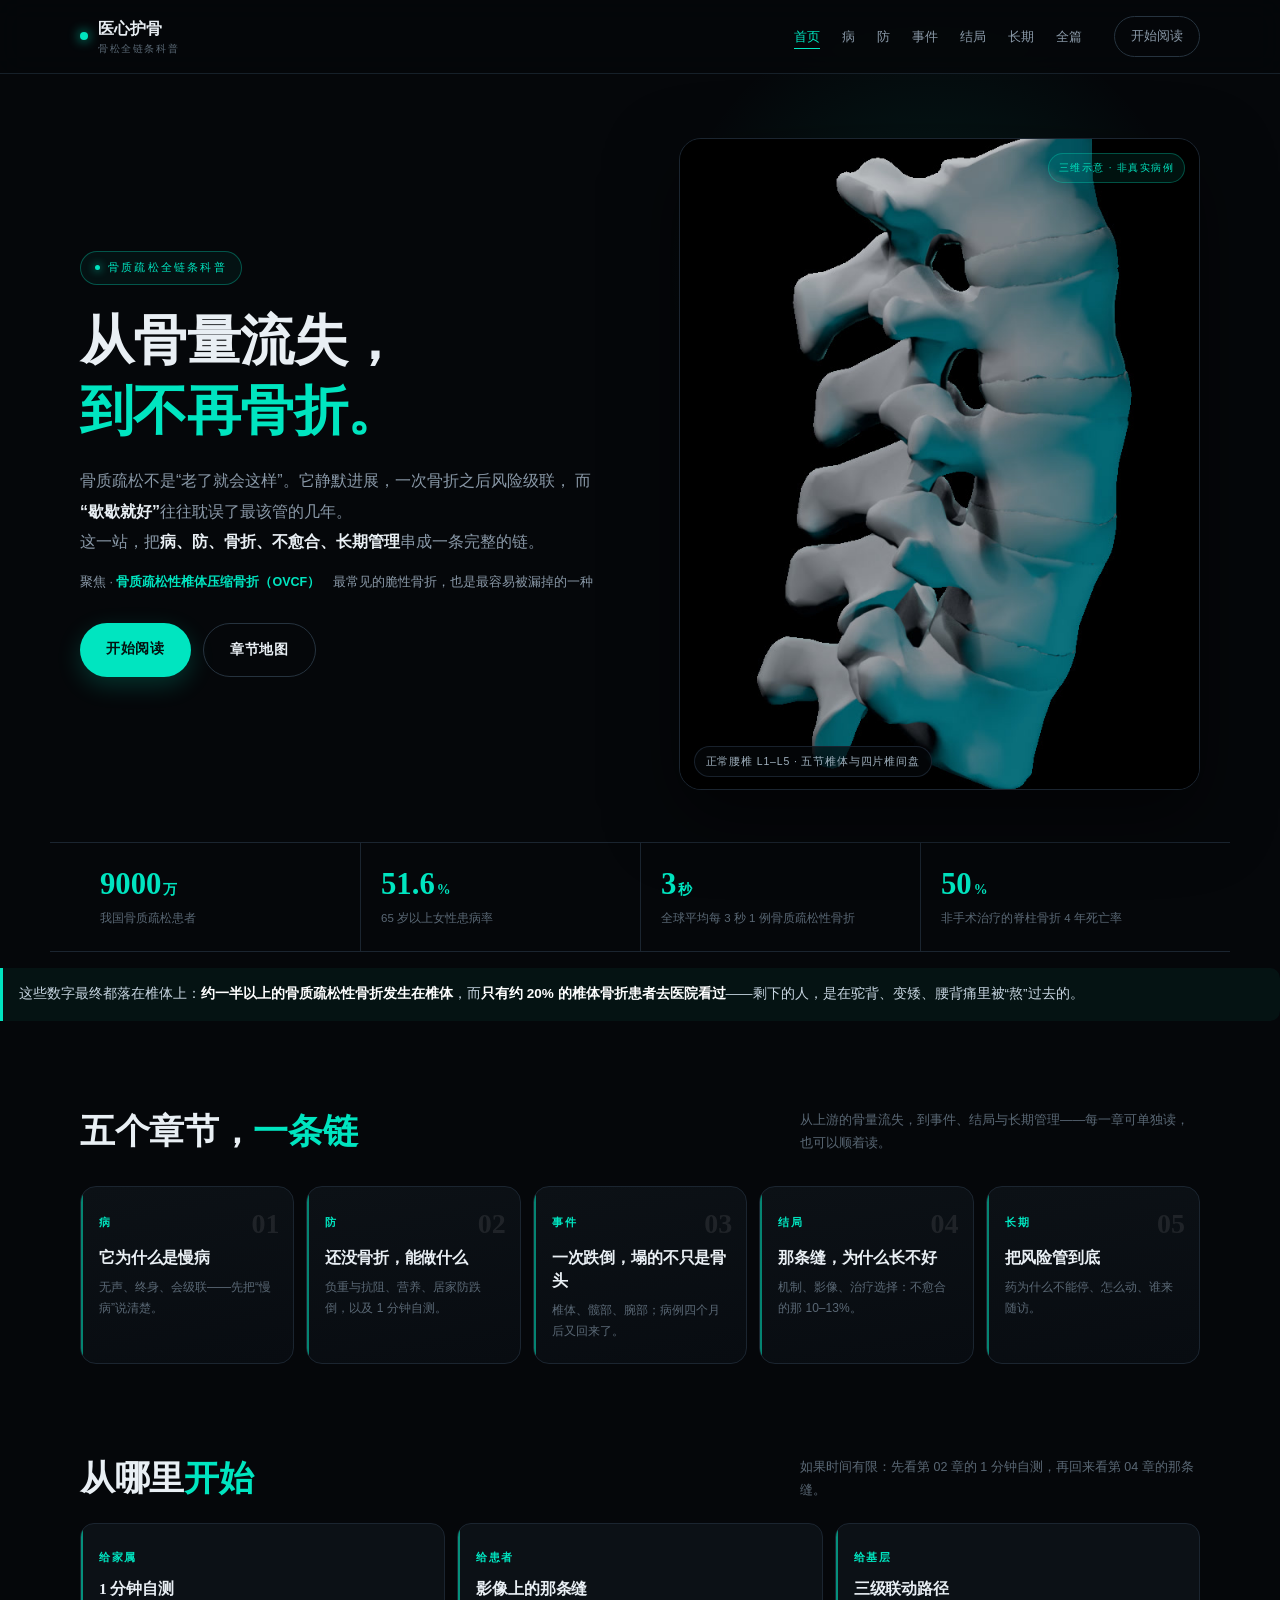
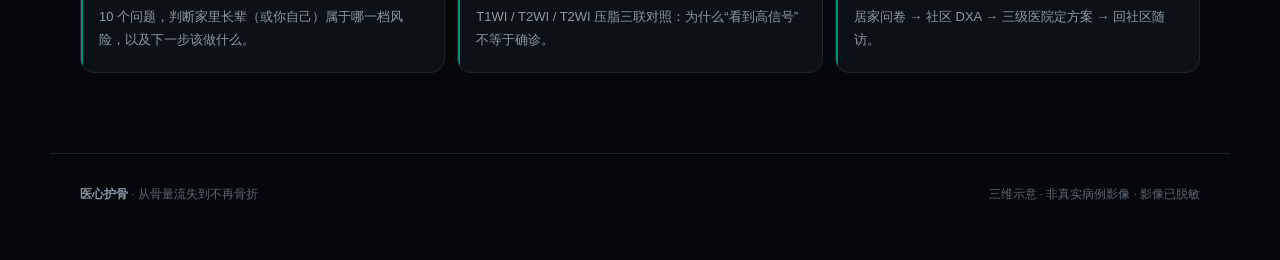
==== commit c4ac3b91: "网页版新增全篇（17屏完整版），桌面侧栏与手机单列两套版式自适应" ====
--- a/index.html
+++ b/index.html
@@ -30,6 +30,7 @@
         <li><a href="ch3.html">事件</a></li>
         <li><a href="ch4.html">结局</a></li>
         <li><a href="ch5.html">长期</a></li>
+        <li><a href="full.html">全篇</a></li>
     </ul>
     <a class="ghostbtn" href="ch1.html">开始阅读</a>
   </nav>
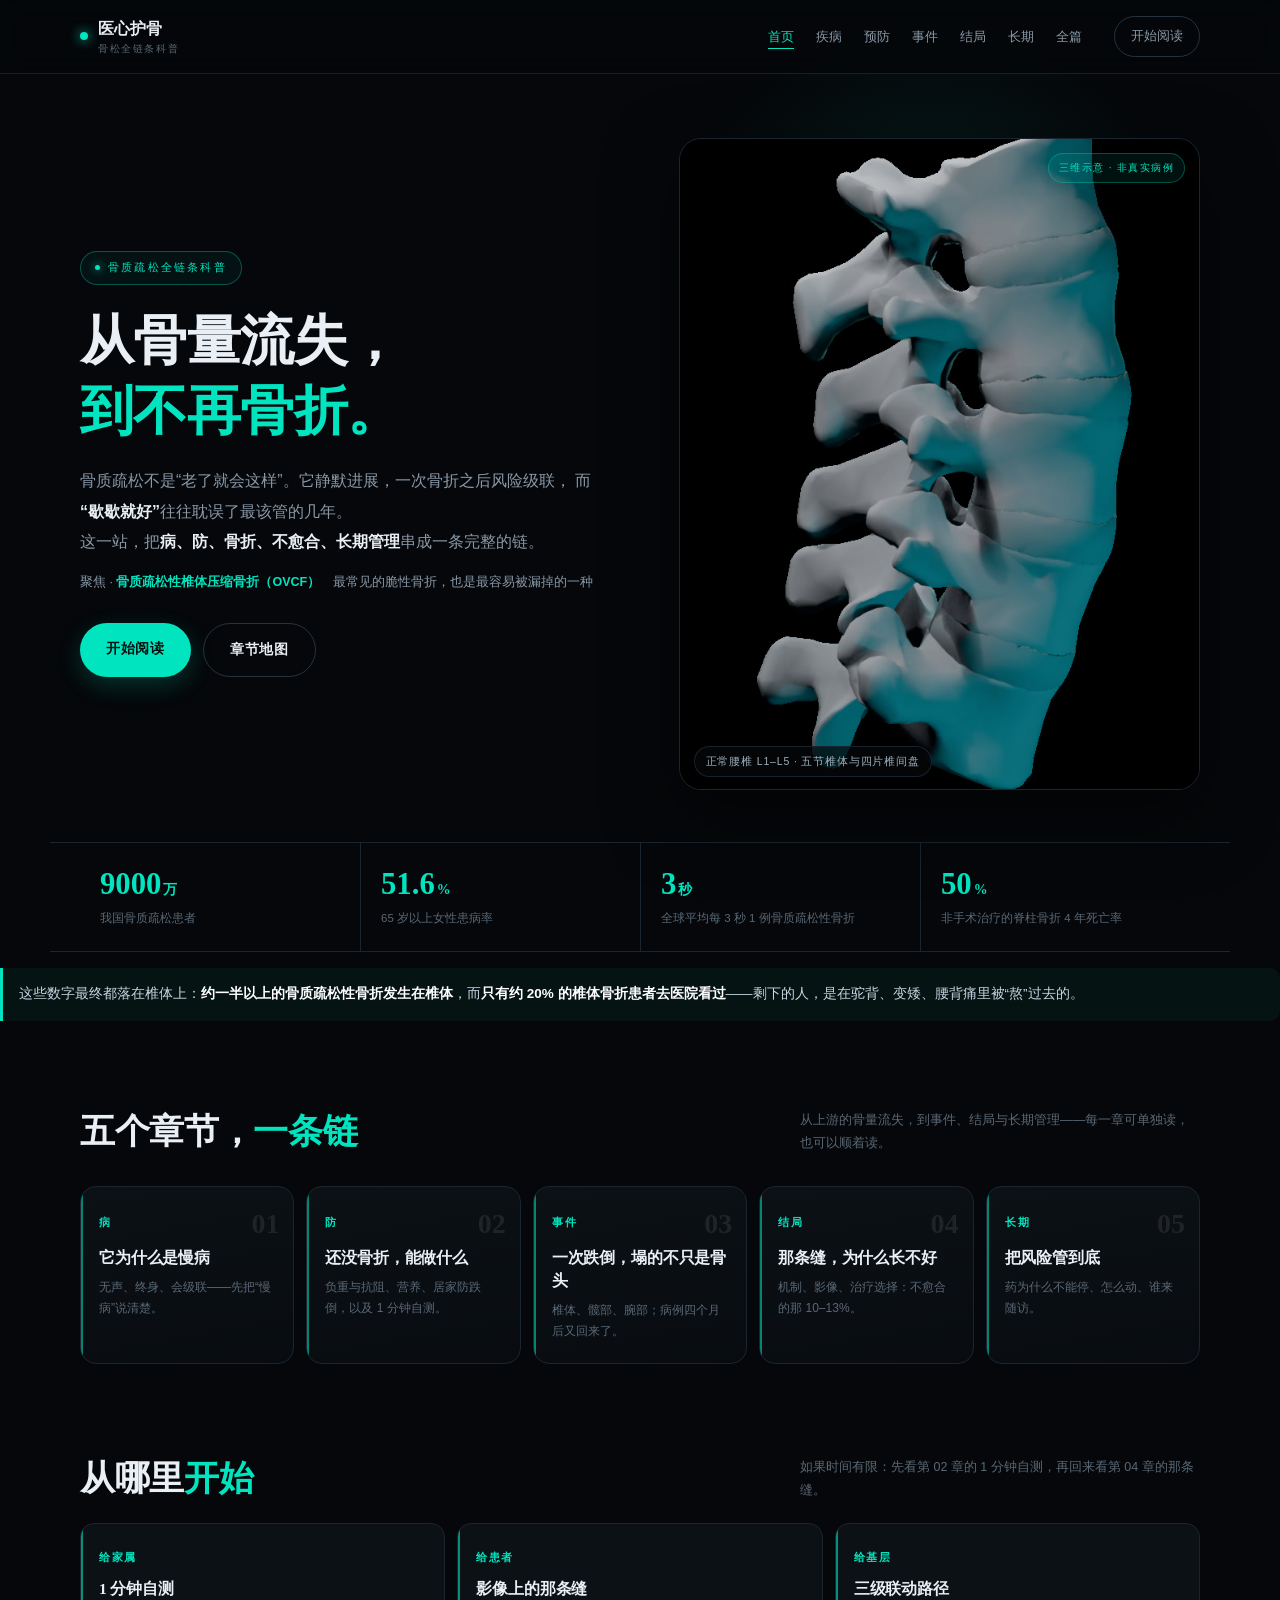
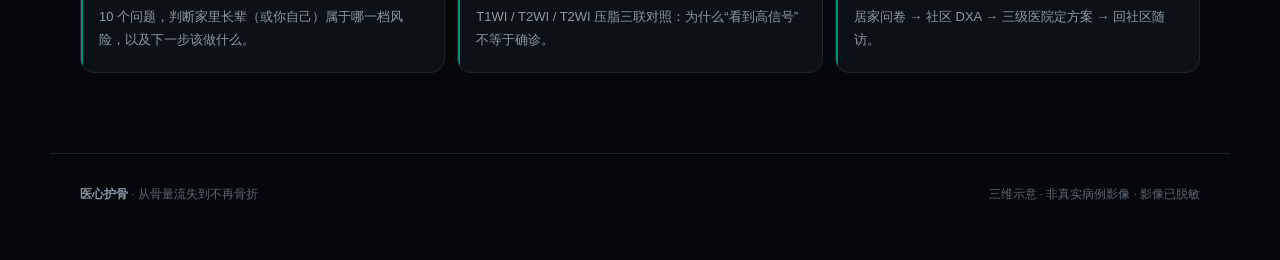
==== commit a92ff042: "插入AI示意椎体图、导航字数统一、PKP朗读提速并删psi、补充开放手术、相片墙触屏与环绕修复" ====
--- a/index.html
+++ b/index.html
@@ -25,8 +25,8 @@
     <a class="logo" href="index.html"><i></i><span>医心护骨<small>骨松全链条科普</small></span></a>
     <ul>
         <li><a href="index.html" class="on">首页</a></li>
-        <li><a href="ch1.html">病</a></li>
-        <li><a href="ch2.html">防</a></li>
+        <li><a href="ch1.html">疾病</a></li>
+        <li><a href="ch2.html">预防</a></li>
         <li><a href="ch3.html">事件</a></li>
         <li><a href="ch4.html">结局</a></li>
         <li><a href="ch5.html">长期</a></li>
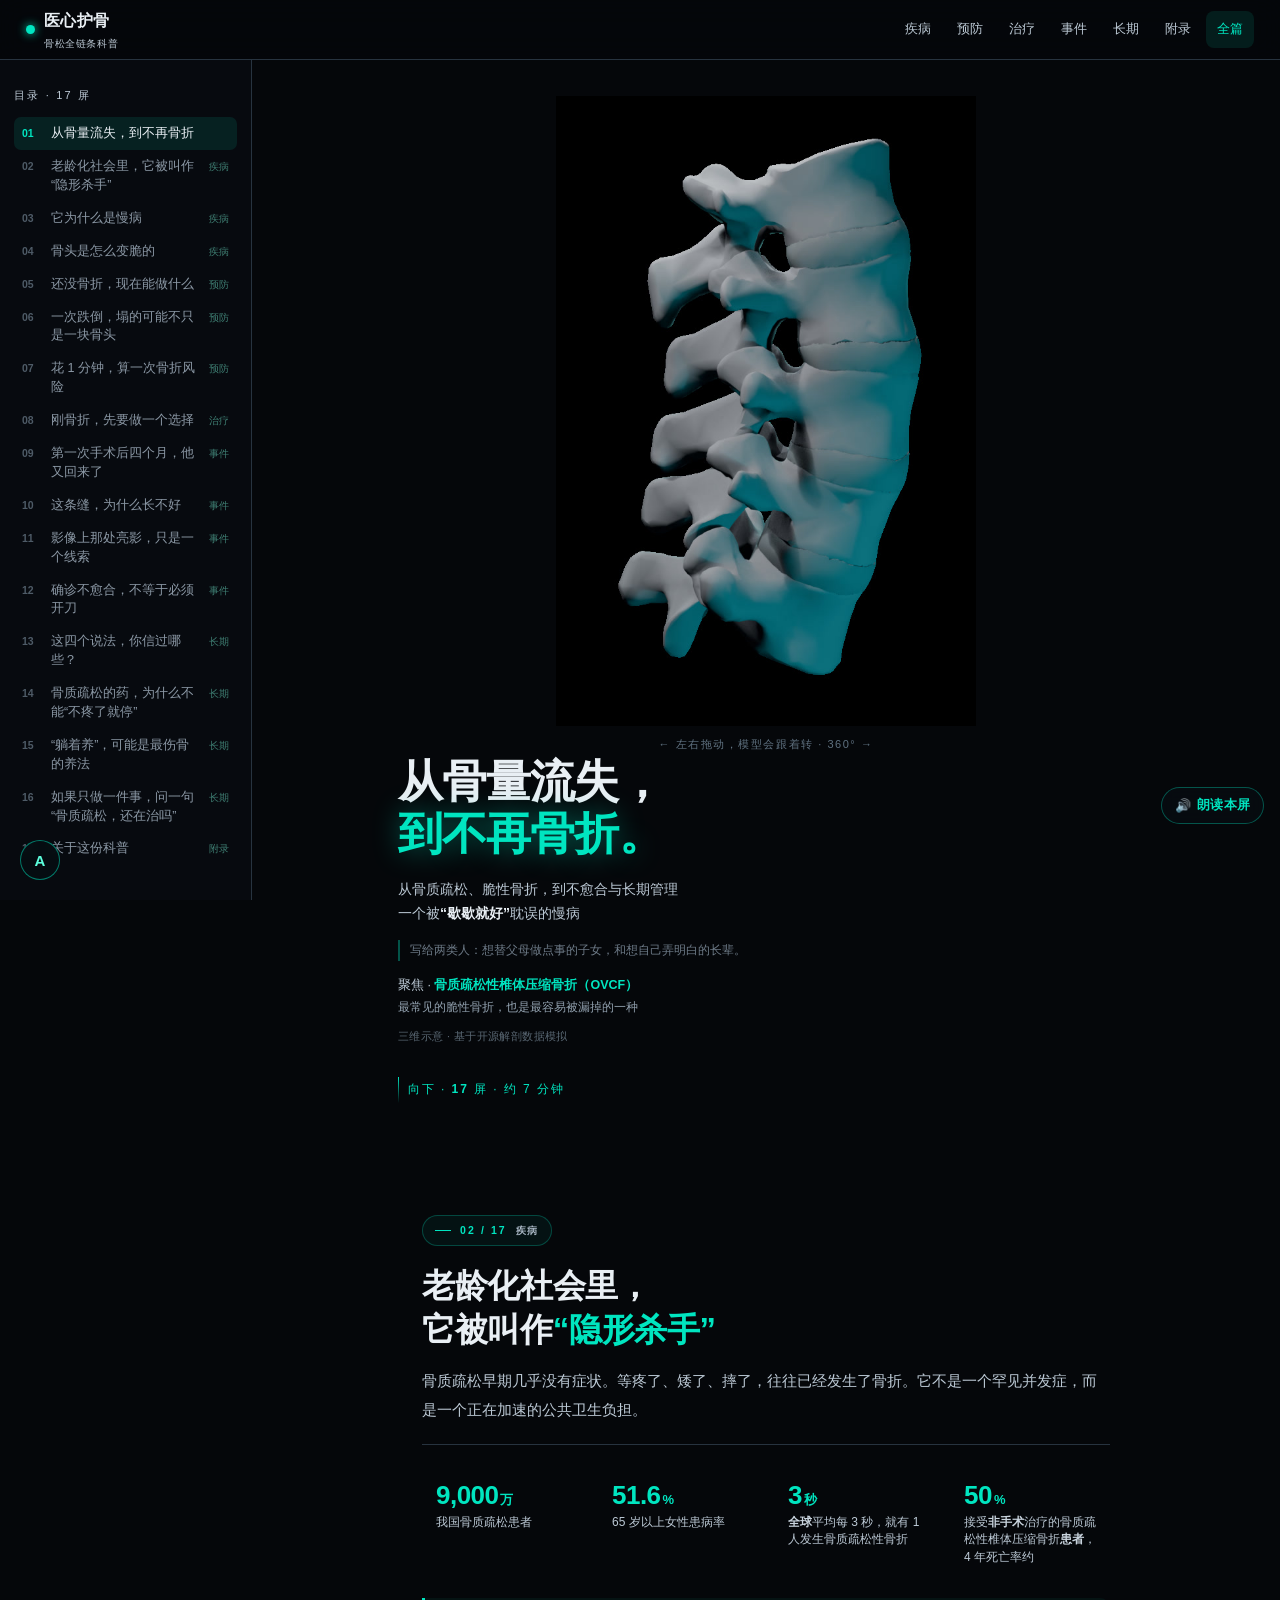
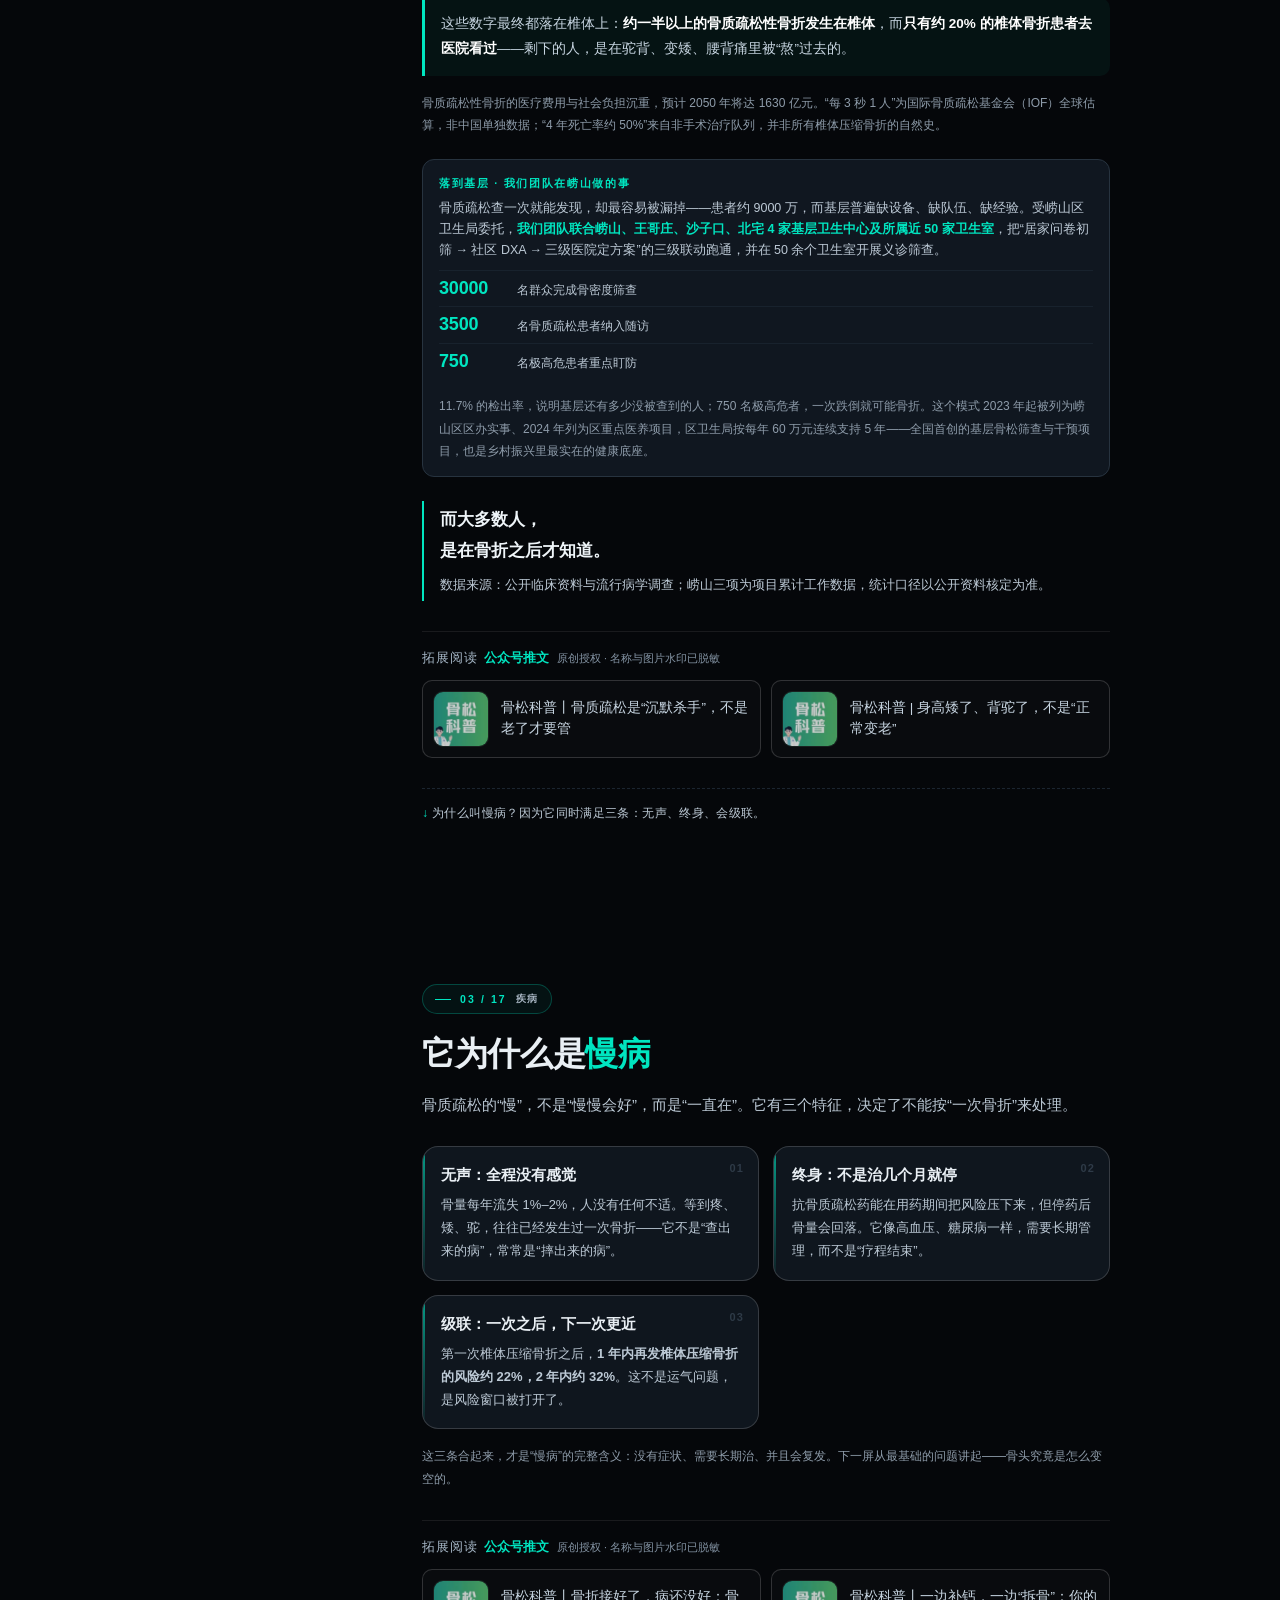
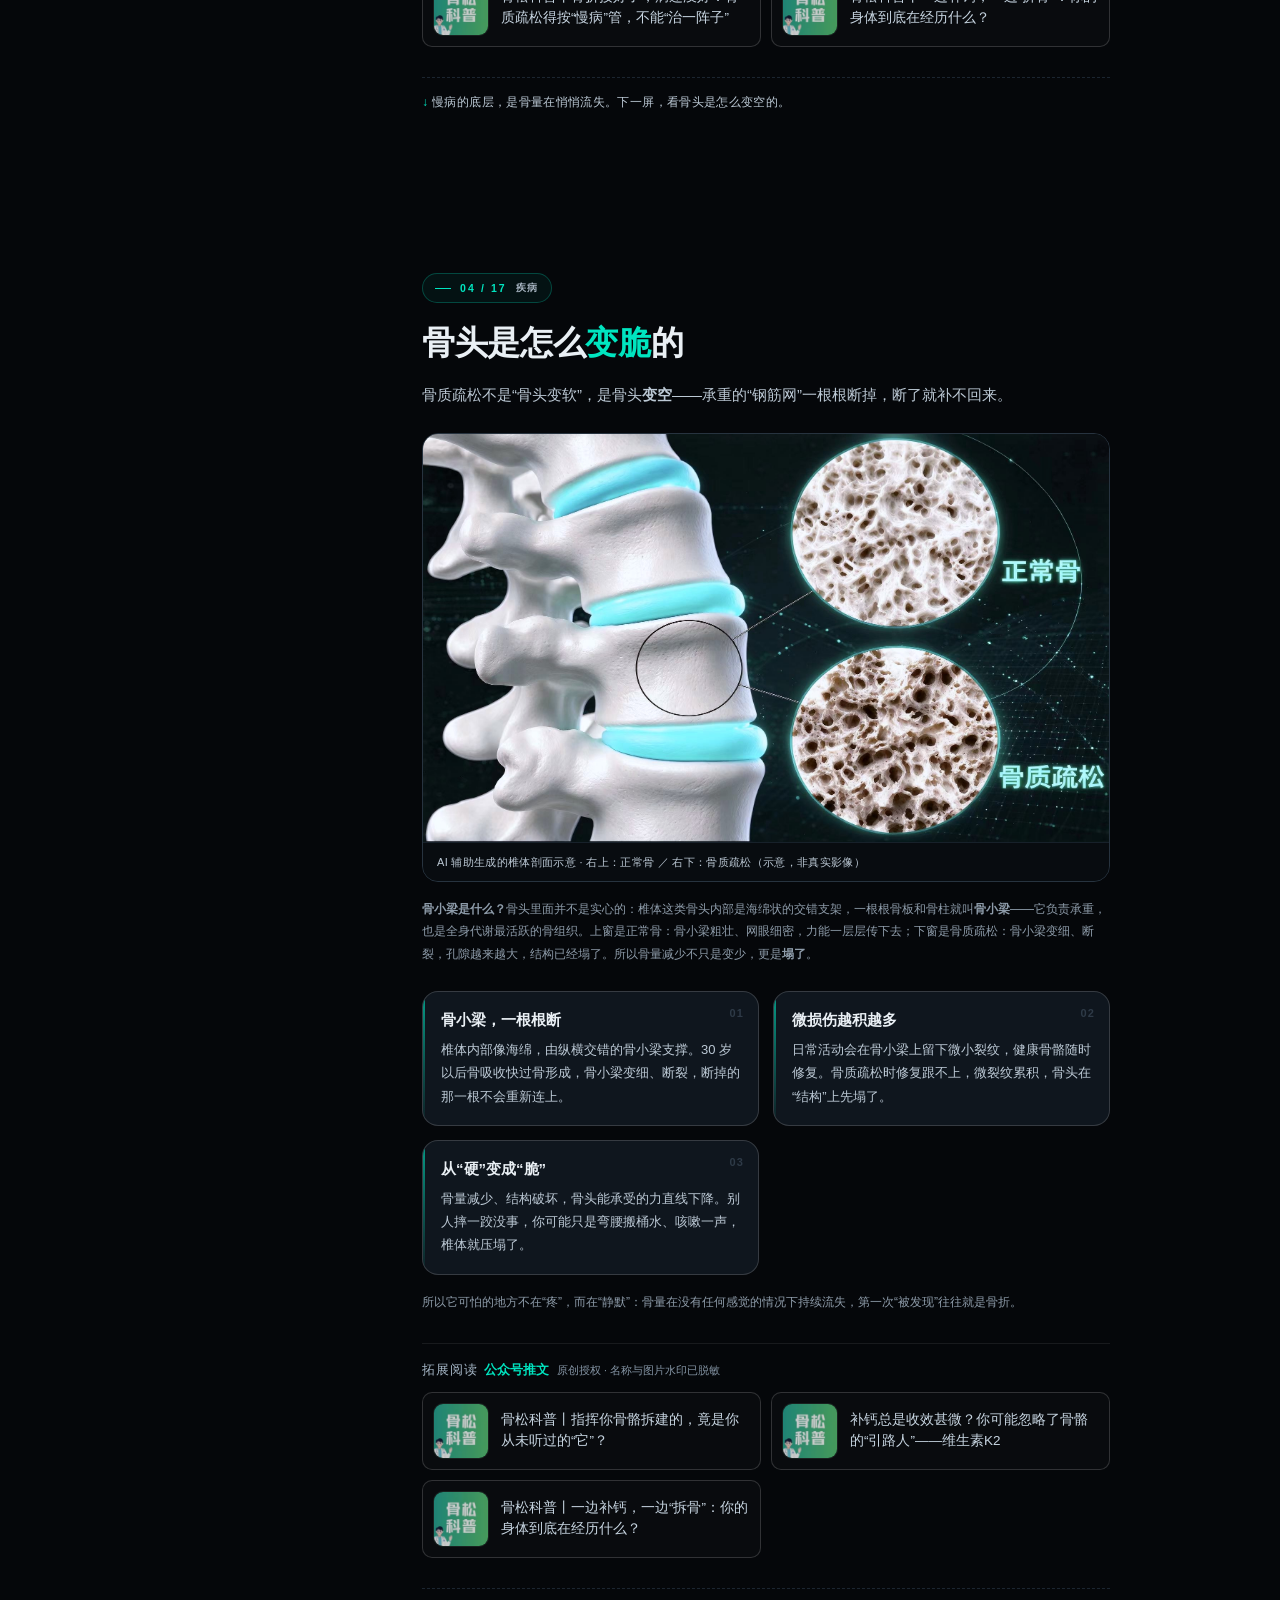
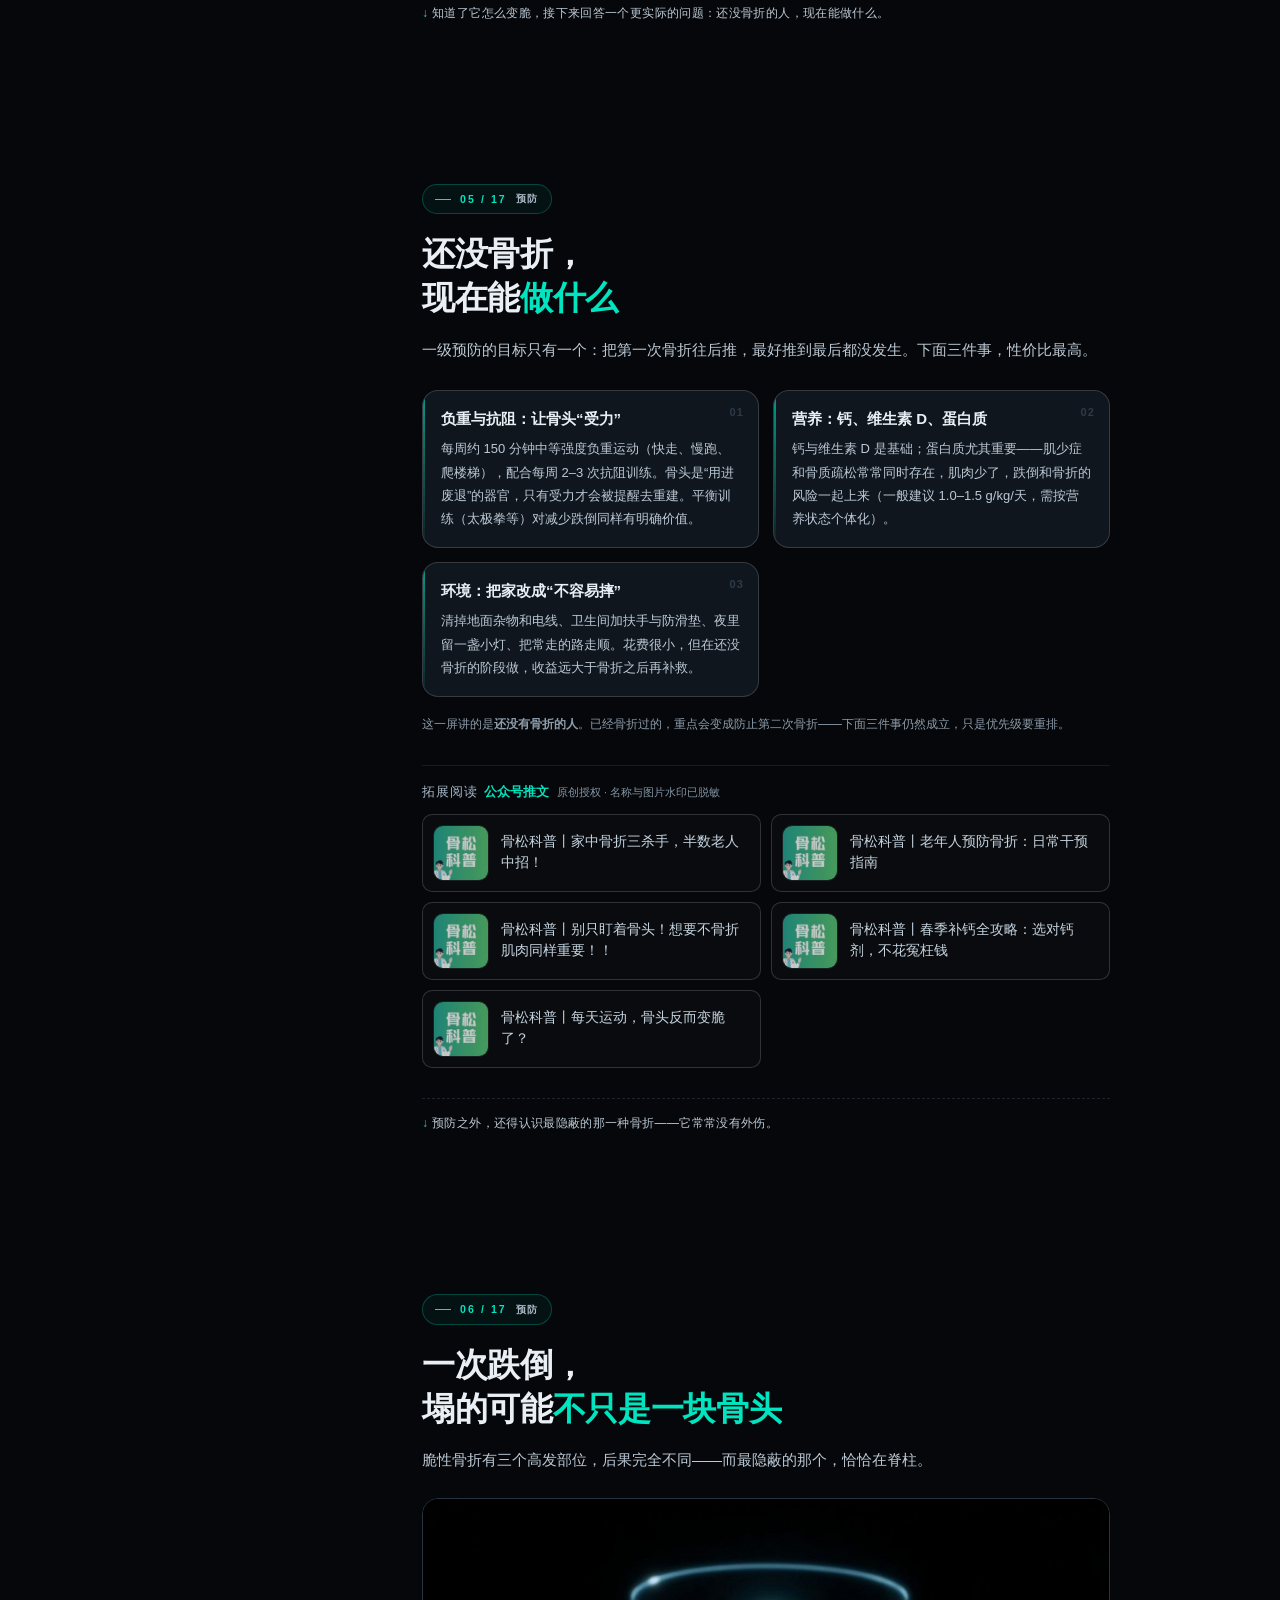
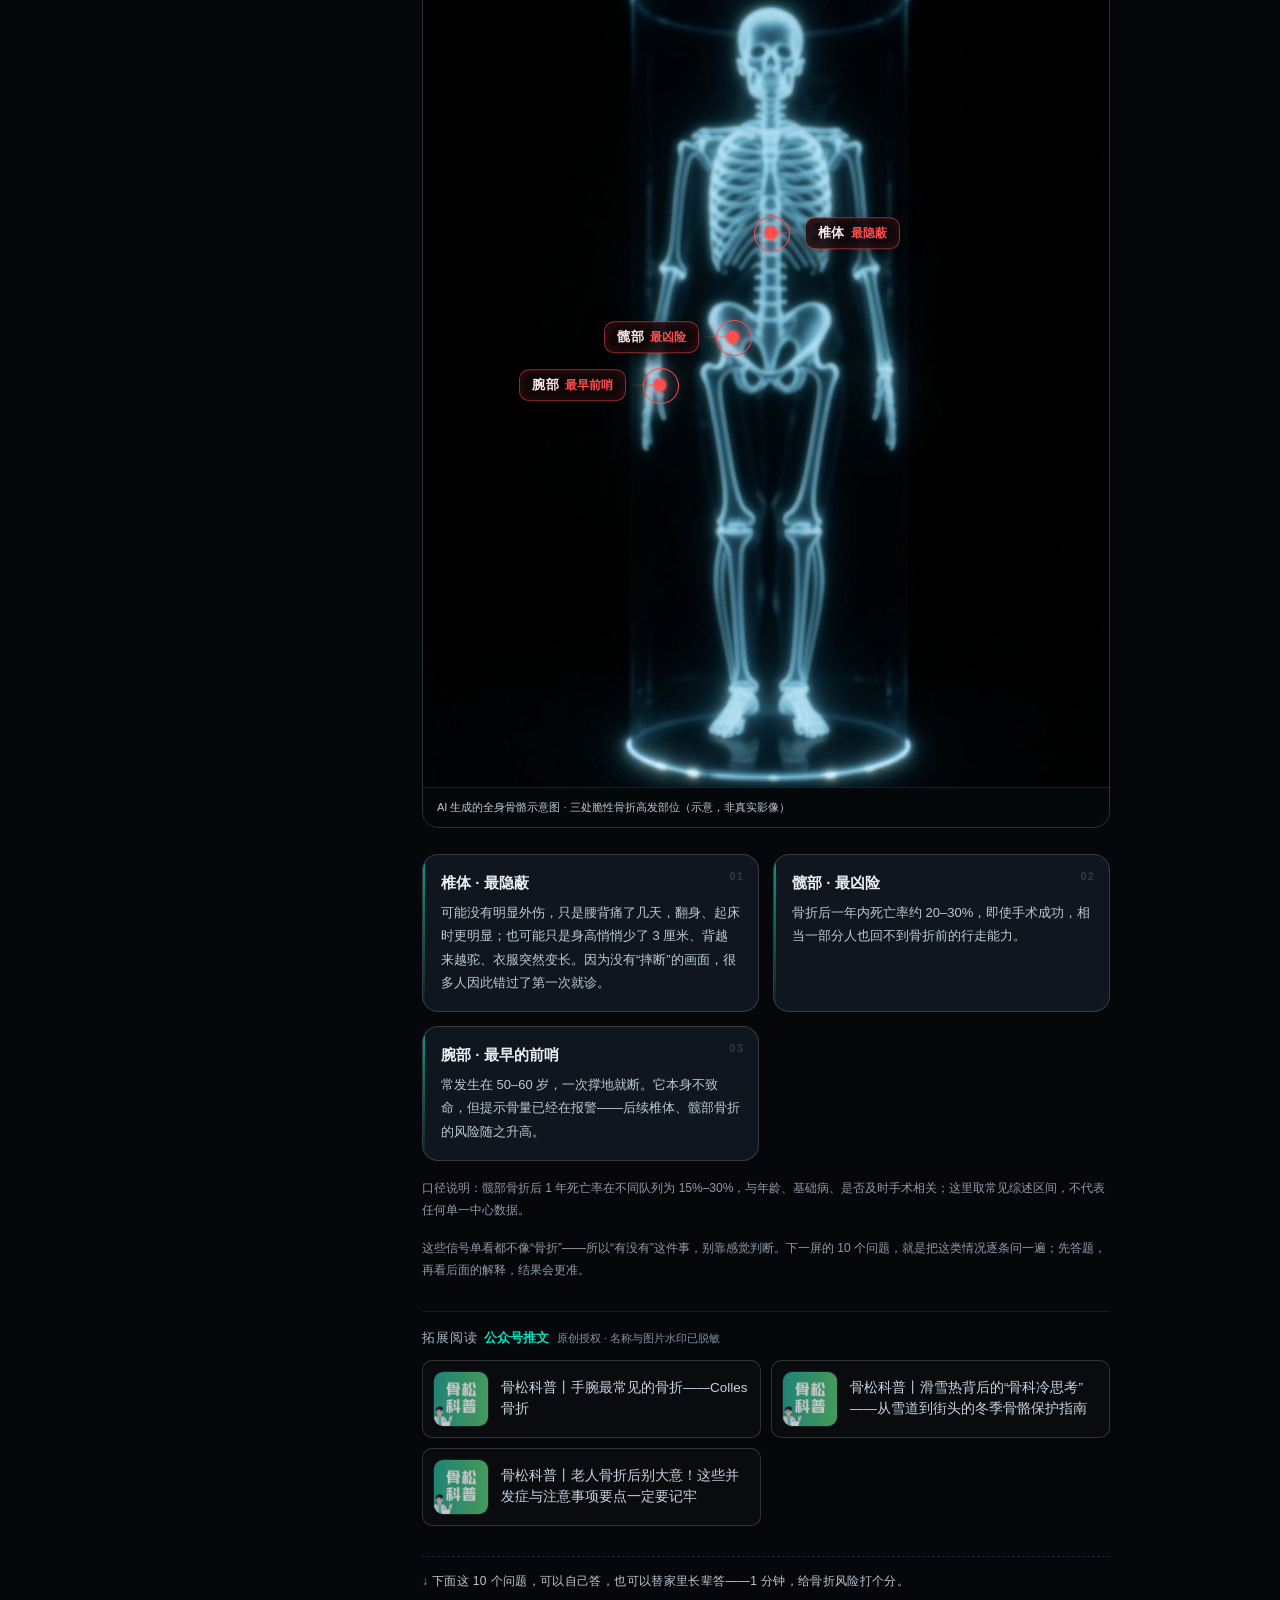
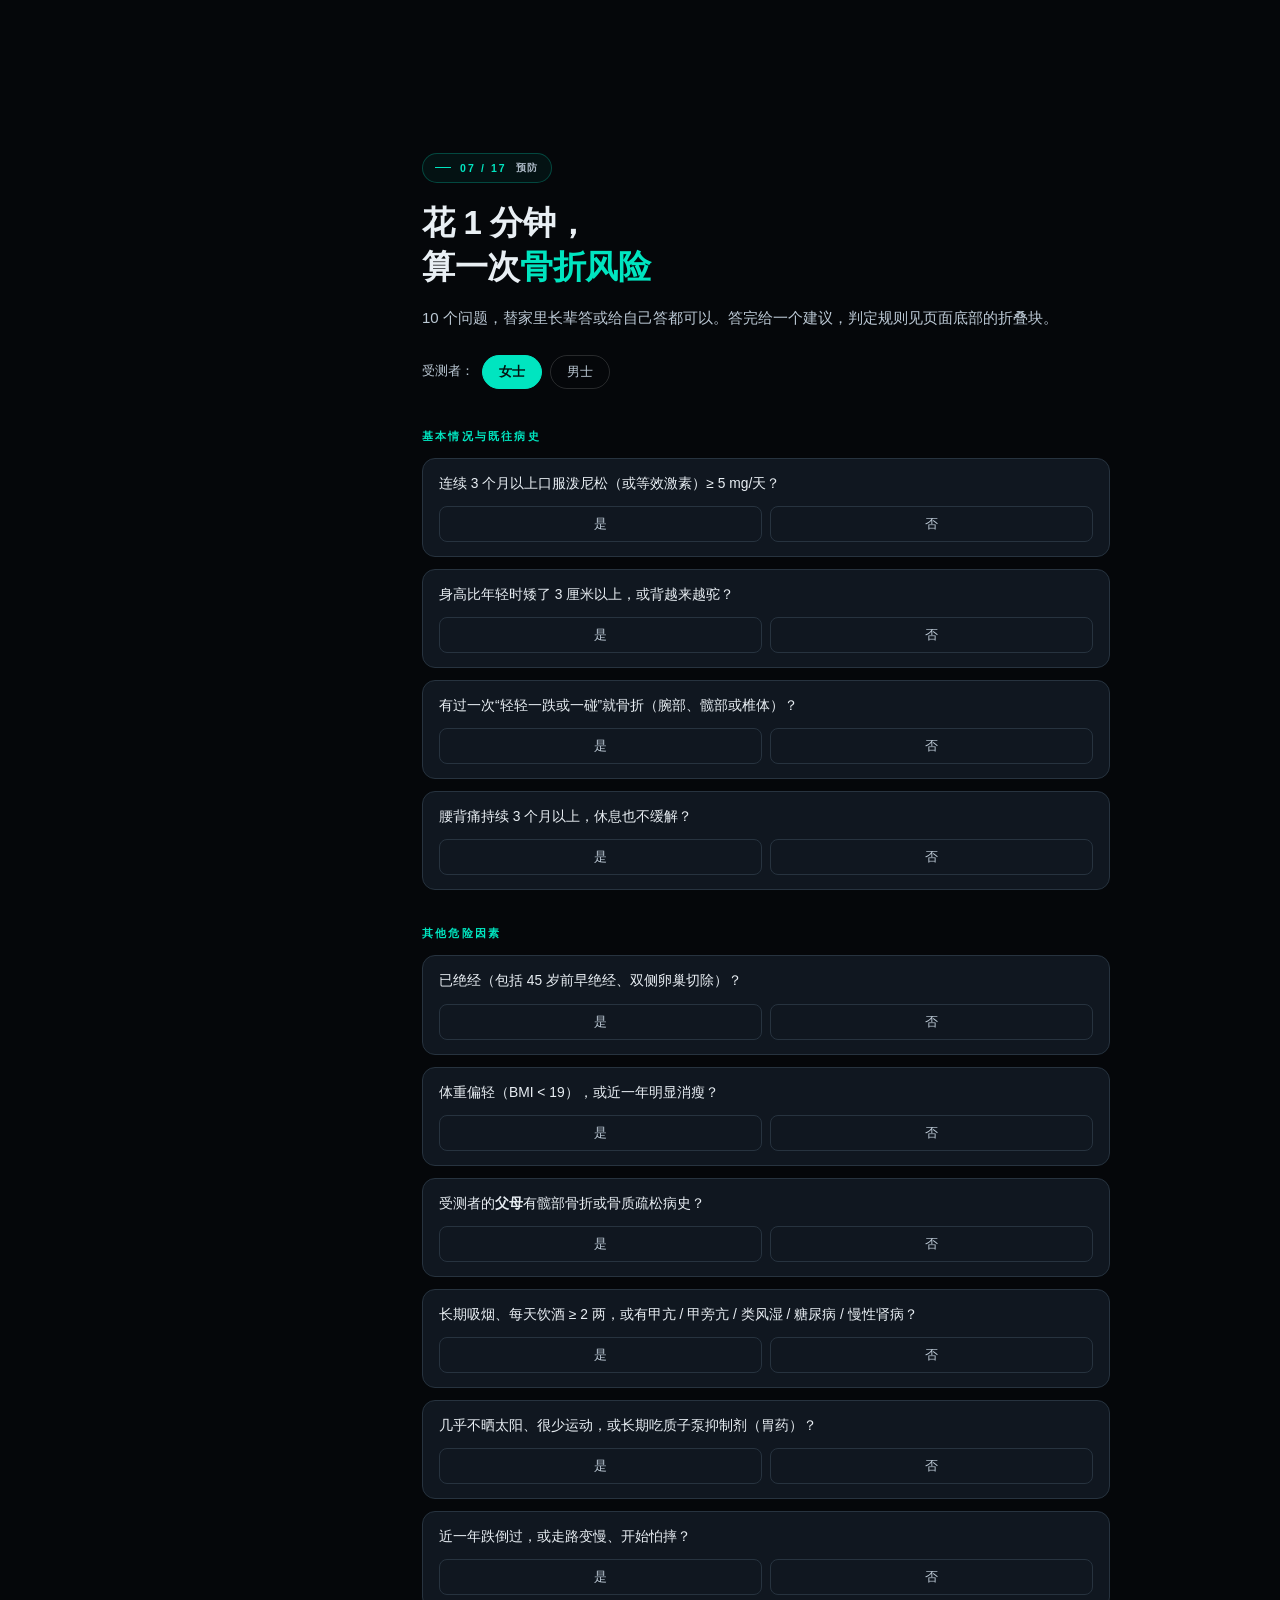
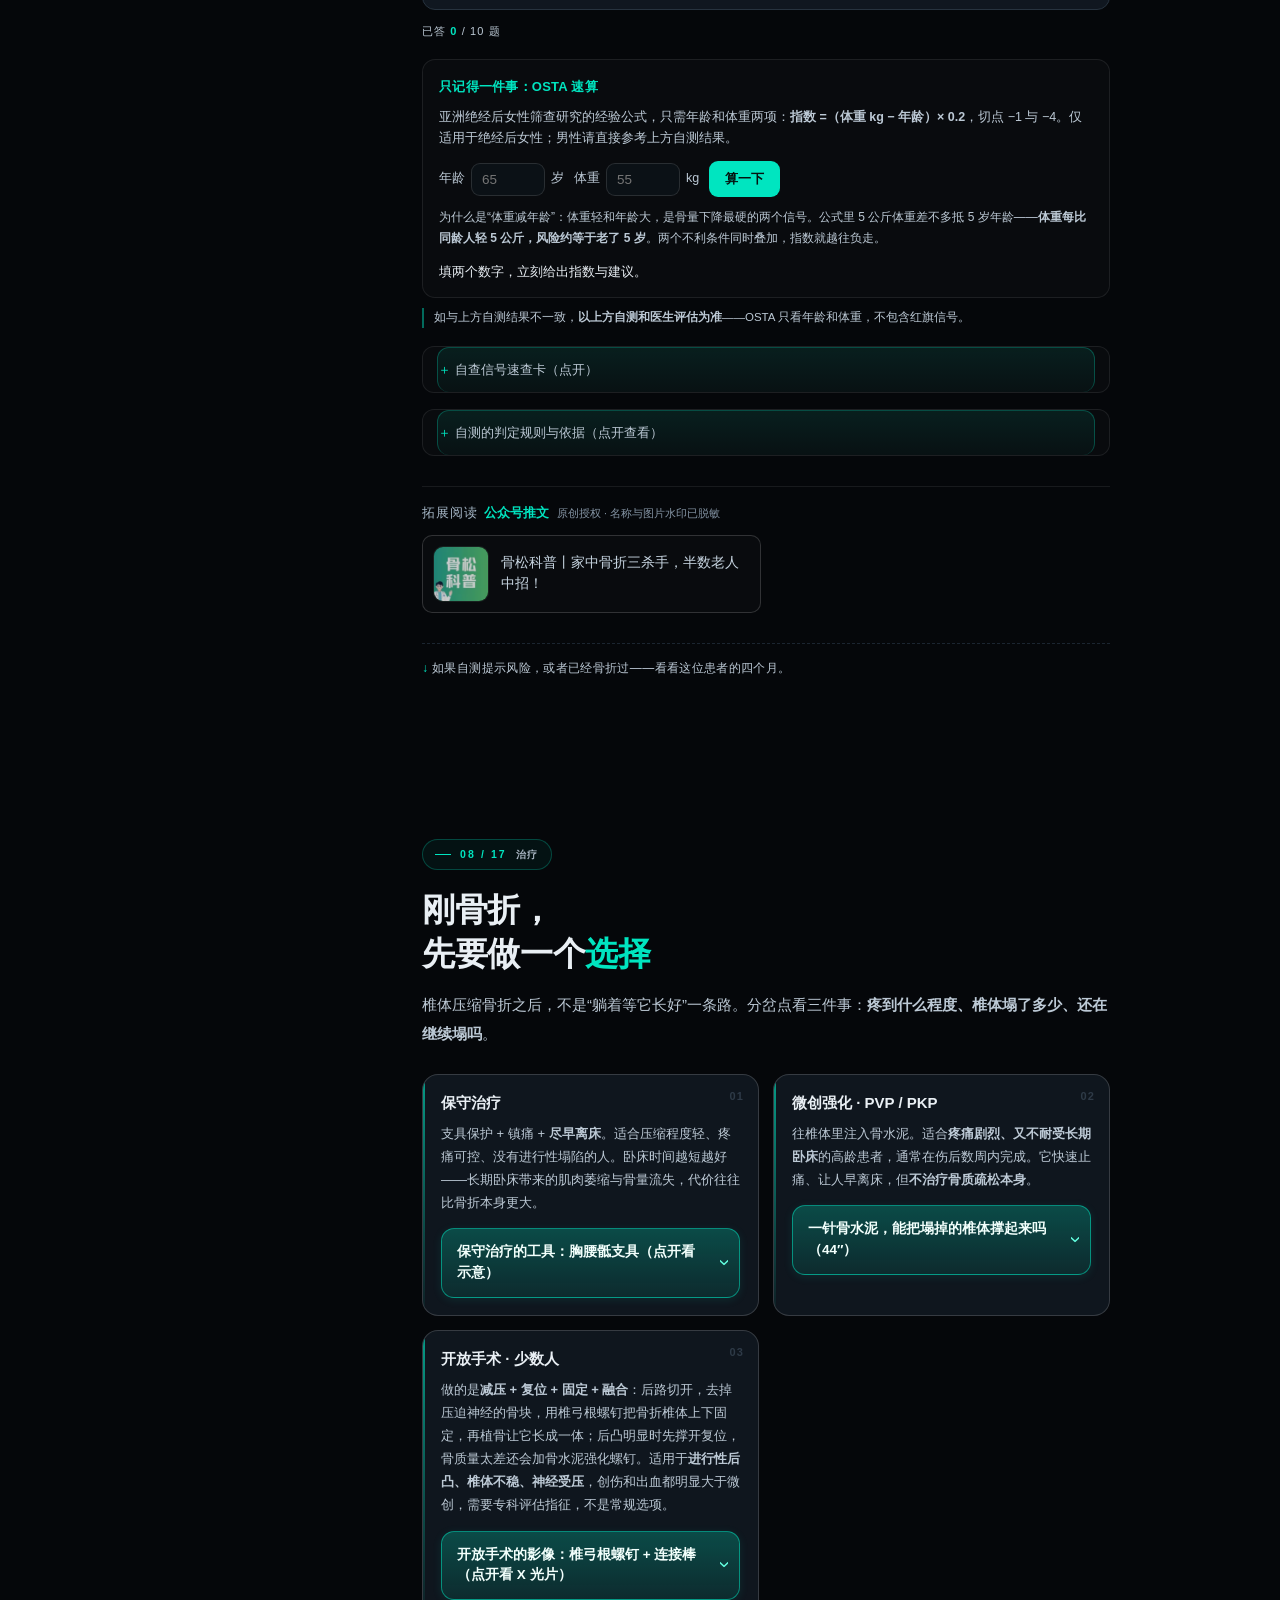
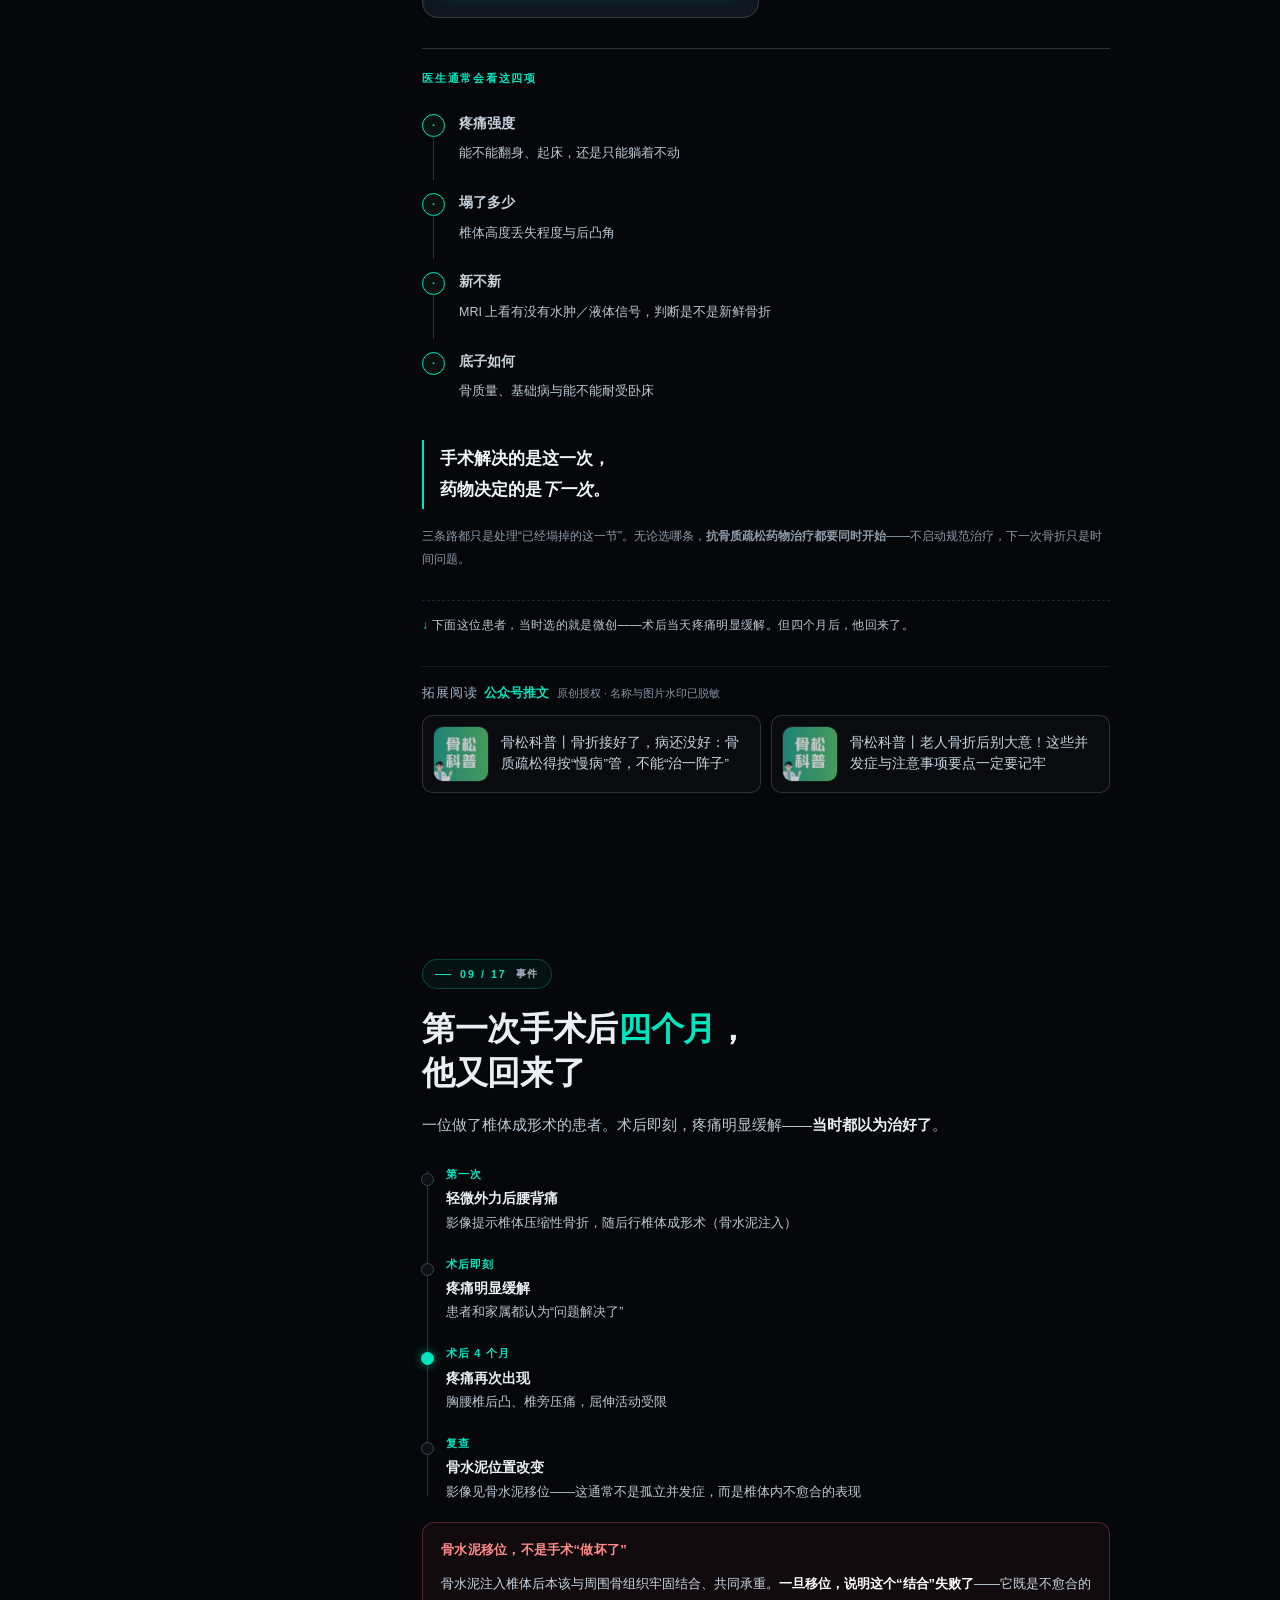
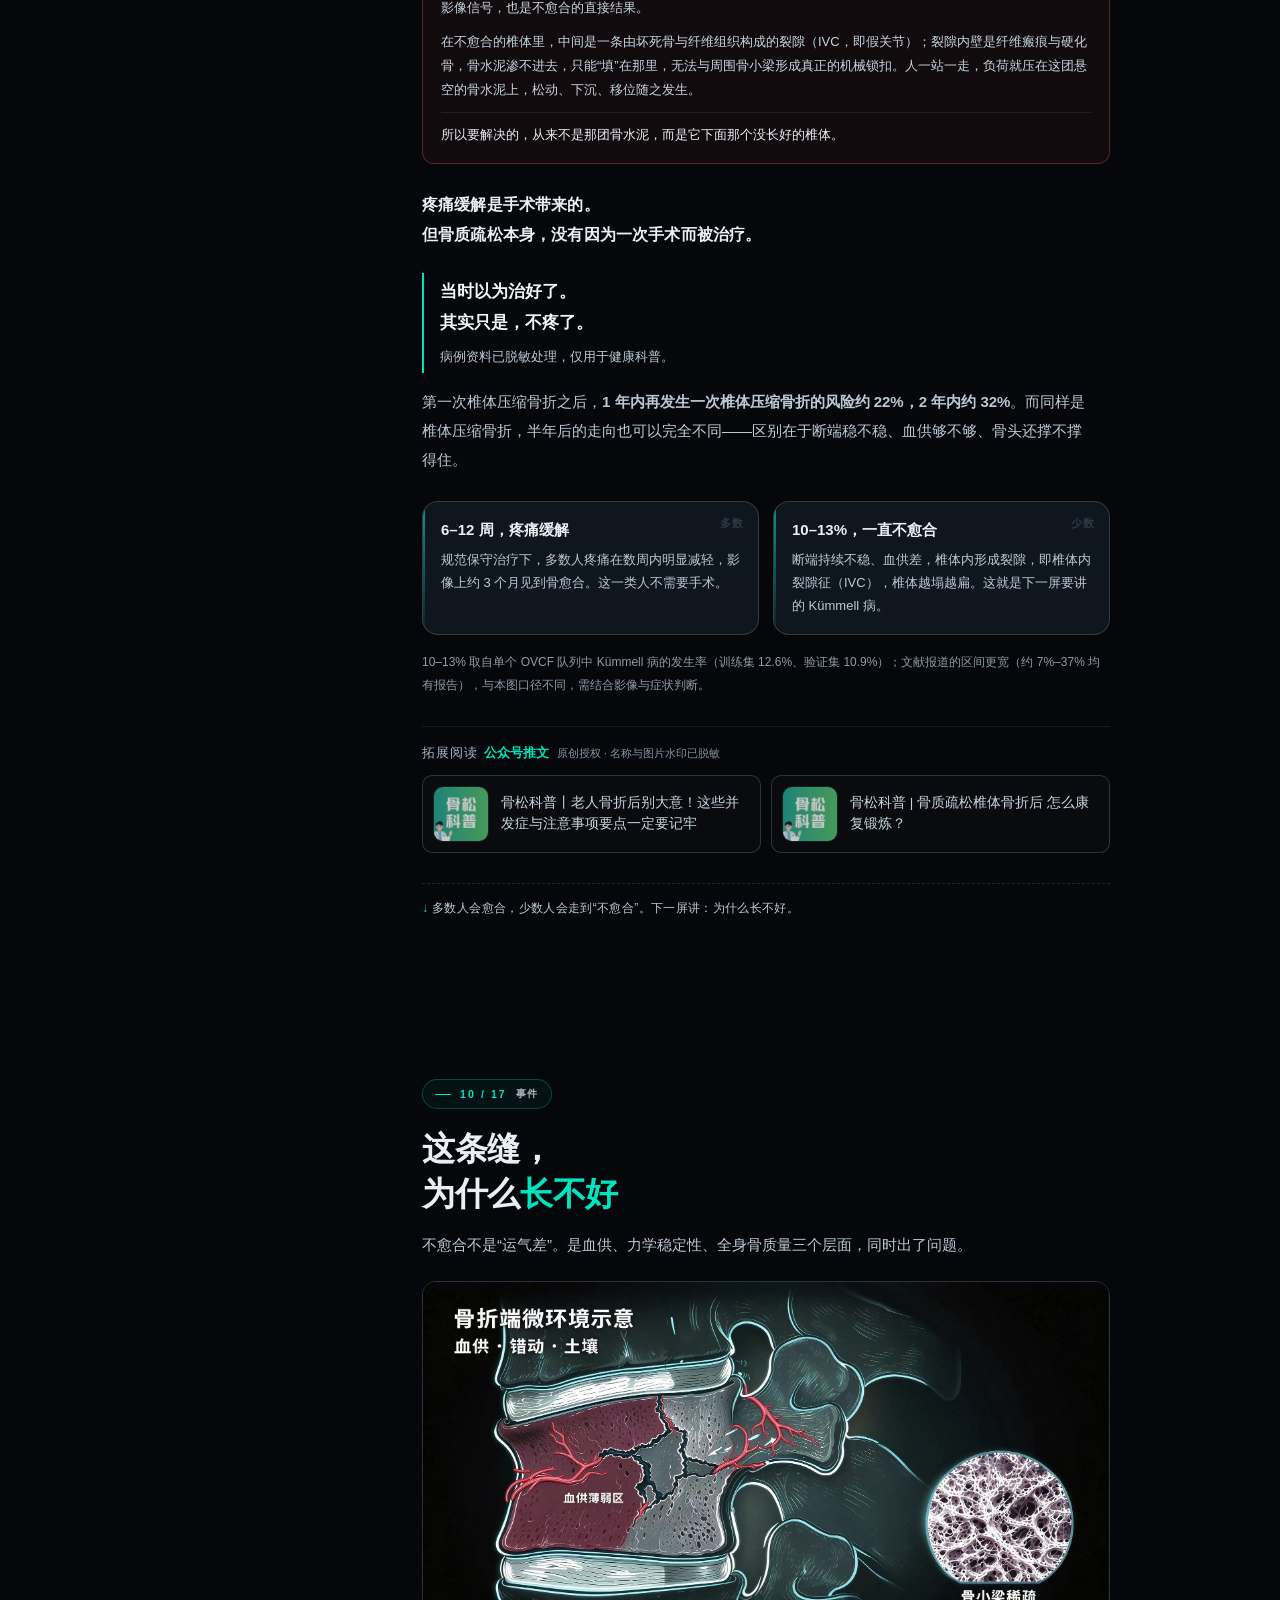
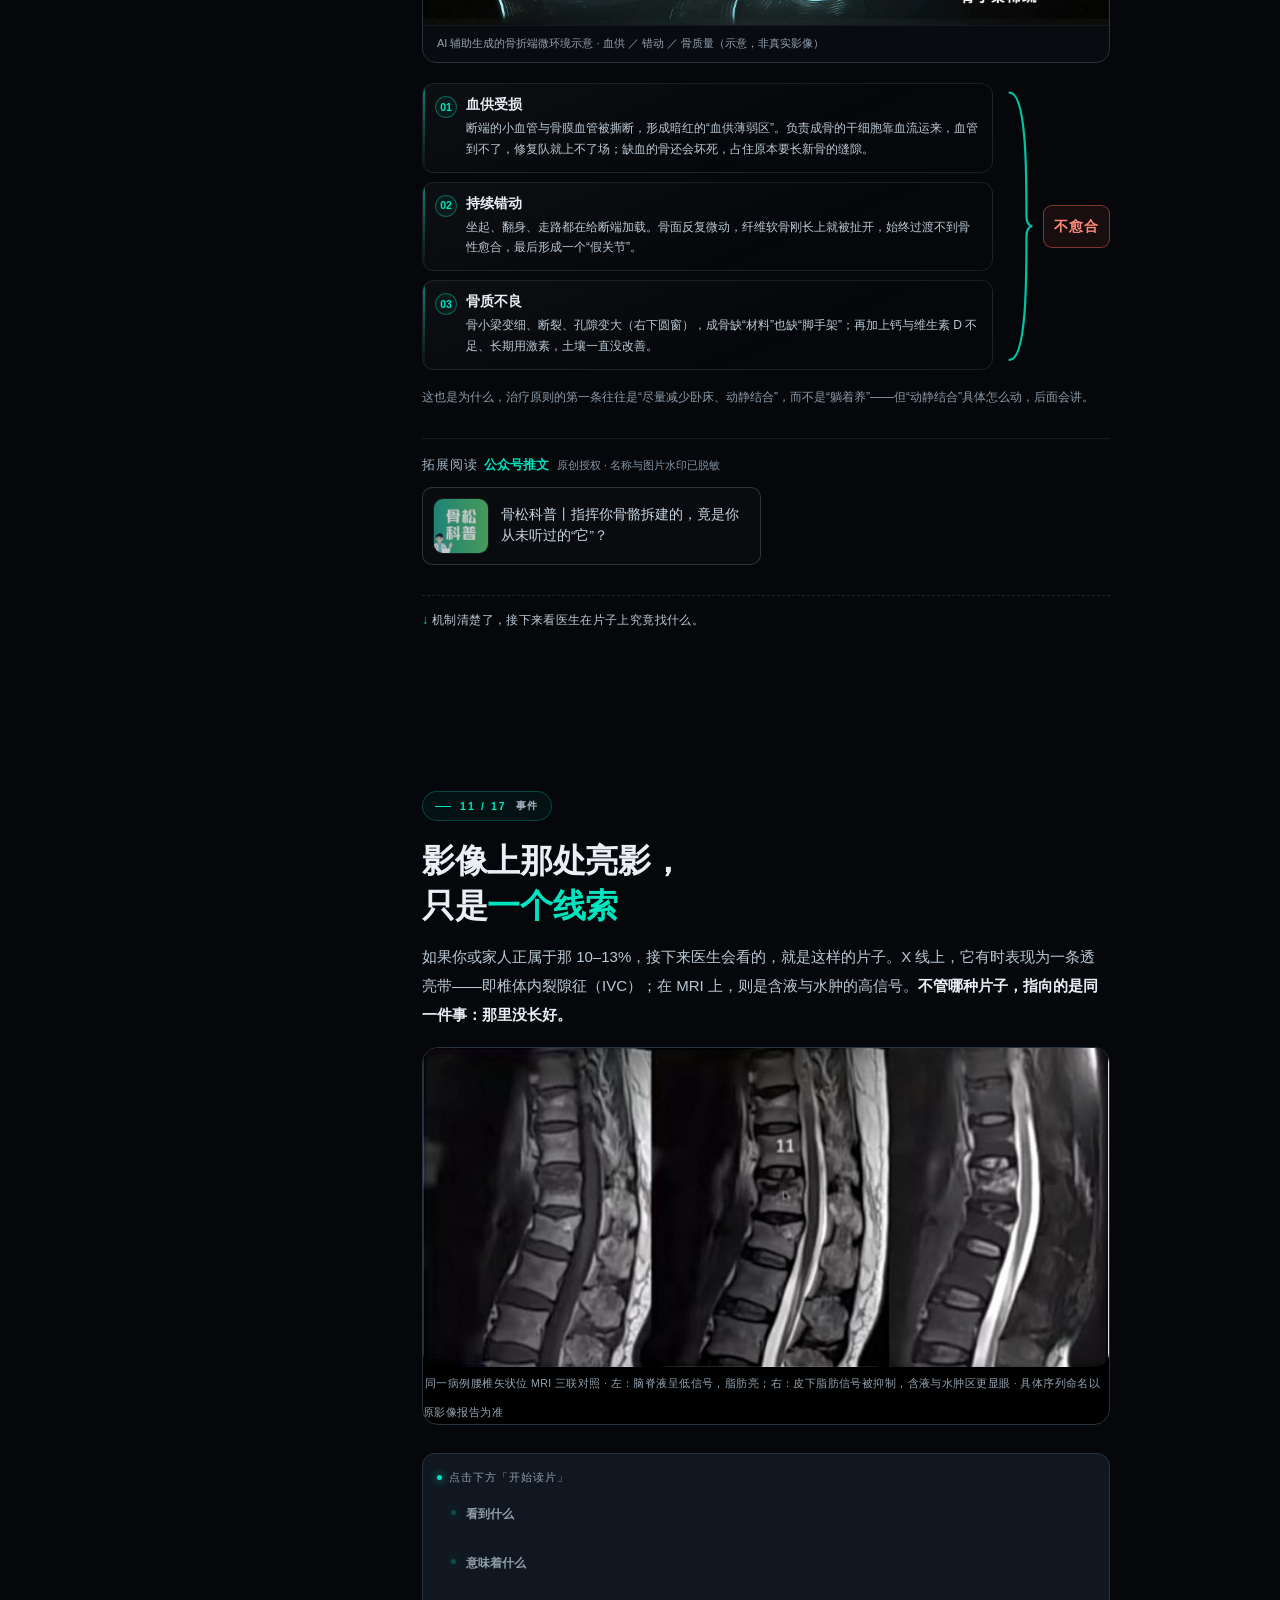
==== commit 7a792fdf: "站点根地址直接展示全篇；原首页存档为 map.html" ====
--- a/index.html
+++ b/index.html
@@ -1,105 +1,4044 @@
-<!DOCTYPE html>
+<!doctype html>
 <html lang="zh-CN">
 <head>
 <meta charset="utf-8">
 <meta name="viewport" content="width=device-width,initial-scale=1,viewport-fit=cover">
-<title>从骨量流失到不再骨折 · 骨质疏松全链条科普</title>
-<meta name="description" content="从骨质疏松、脆性骨折，到不愈合与长期管理：一部面向基层与家庭的骨松全链条科普。">
-<meta property="og:title" content="从骨量流失到不再骨折 · 骨质疏松全链条科普">
-<meta property="og:description" content="从骨质疏松、脆性骨折，到不愈合与长期管理：一部面向基层与家庭的骨松全链条科普。">
-<meta property="og:image" content="assets/hero_poster.jpg">
-<link rel="stylesheet" href="assets/css/site.css">
-<style>
-/* OVCF 聚焦 */
-.hero-focus{margin:14px 0 0;font-size:12.5px;line-height:1.75;color:var(--mute,#8A99A8)}
-.hero-focus b{color:var(--accent,#00E5C0);font-weight:600}
-.ovcf{margin:16px 0 6px;padding:14px 16px;border-left:3px solid var(--accent,#00E5C0);
-  border-radius:0 10px 10px 0;background:rgba(0,229,192,.05);
-  font-size:13.5px;line-height:1.85;color:#C7D5E1}
+<meta name="theme-color" content="#05070A">
+<meta name="description" content="骨质疏松性椎体压缩骨折（OVCF）全链条科普：从骨量流失、脆性骨折、不愈合到长期管理，17 屏完整版。">
+<title>从骨量流失到不再骨折 · 骨质疏松椎体压缩性骨折全链条科普</title>
+<style>
+:root{
+  --bg:#05070A; --panel:#0C1116; --line:#1B2530;
+  --accent:#00E5C0; --accent-dim:rgba(0,229,192,.14);
+  --text:#E9EFF4; --mute:#BCC9D5; --warn:#FF6B57;
+  --max:520px;
+}
+*{margin:0;padding:0;box-sizing:border-box;-webkit-tap-highlight-color:transparent}
+html,body{background:var(--bg);color:var(--text)}
+body{
+  font-family:-apple-system,BlinkMacSystemFont,"PingFang SC","Hiragino Sans GB","Microsoft YaHei",sans-serif;
+  line-height:1.75;overflow-x:hidden;-webkit-font-smoothing:antialiased;
+}
+img,svg,video{display:block;max-width:100%}
+button{font-family:inherit;color:inherit;background:none;border:none;cursor:pointer}
+
+/* ===== 顶部进度 ===== */
+#bar{position:fixed;top:0;left:0;height:2px;width:0;background:var(--accent);z-index:99;box-shadow:0 0 12px var(--accent);transition:width .1s linear}
+
+/* ===== 右侧导航 ===== */
+
+/* ===== 节 ===== */
+section{position:relative;padding:58px 22px 66px;max-width:var(--max);margin:0 auto}
+.tag{font-size:11px;letter-spacing:.22em;color:var(--accent);text-transform:uppercase;font-weight:600;margin-bottom:14px;display:flex;align-items:center;gap:8px;flex-wrap:wrap}
+.tag::before{content:"";width:16px;height:1px;background:var(--accent);display:block;flex:none}
+h2{font-size:clamp(21px,6vw,26px);font-weight:800;line-height:1.36;letter-spacing:-.01em}
+h2 em{font-style:normal;color:var(--accent)}
+p.lead{color:var(--mute);font-size:15px;margin-top:14px}
+p.lead strong{color:var(--text);font-weight:600}
+
+/* ===== 01 封面 ===== */
+#s1{min-height:100vh;min-height:100svh;display:flex;flex-direction:column;justify-content:center;padding-top:36px;padding-bottom:36px;max-width:none}
+#s1 .inner{max-width:var(--max);margin:0 auto;width:100%;padding:0 22px}
+.hero3d{width:min(88vw,360px);margin:0 auto 2px;position:relative;touch-action:none}
+.hero3d video{width:100%;height:auto;display:block;user-select:none;-webkit-user-drag:none;cursor:grab;background:transparent}
+.hero3d.dragging video{cursor:grabbing}
+.hero-note{margin-top:10px;font-size:10.5px;line-height:1.6;letter-spacing:.04em;color:#5A6874}
+.hero-note b{color:#7C8B98;font-weight:600}
+.herotip{position:absolute;left:0;right:0;bottom:6px;text-align:center;font-size:10.5px;letter-spacing:.16em;color:#4E6470;pointer-events:none;transition:opacity .5s}
+.hero3d.touched .hero-note{margin-top:10px;font-size:10.5px;line-height:1.6;letter-spacing:.04em;color:#5A6874}
+.hero-note b{color:#7C8B98;font-weight:600}
+.herotip{position:static;display:block;margin:9px 0 0;text-align:center;font-size:11px;letter-spacing:.14em;color:#5F7180;pointer-events:none}
+.title{font-size:clamp(33px,10vw,45px);font-weight:900;line-height:1.16;letter-spacing:-.02em}
+.title .cut{color:var(--accent);text-shadow:0 0 28px rgba(0,229,192,.45)}
+.hero-sub{margin-top:16px;color:var(--mute);font-size:14px}
+.hero-sub b{color:var(--text);font-weight:600}
+.hint{margin-top:32px;display:flex;align-items:center;gap:9px;color:var(--accent);font-size:12px;letter-spacing:.16em}
+.hint i{width:1px;height:26px;background:linear-gradient(var(--accent),transparent);display:block;animation:drop 1.8s ease-in-out infinite}
+@keyframes drop{0%,100%{opacity:.25;transform:scaleY(.6)}50%{opacity:1;transform:scaleY(1)}}
+
+/* ===== 02 时间轴 ===== */
+.tl{margin-top:26px;position:relative;padding-left:24px}
+.tl::before{content:"";position:absolute;left:5px;top:6px;bottom:6px;width:1px;background:var(--line)}
+.tl .node{position:relative;padding-bottom:22px}
+.tl .node:last-child{padding-bottom:0}
+.tl .node::before{content:"";position:absolute;left:-25px;top:8px;width:11px;height:11px;border-radius:50%;background:#0B1116;border:1px solid #36485A}
+.tl .node.hot::before{background:var(--accent);border-color:var(--accent);box-shadow:0 0 10px rgba(0,229,192,.6)}
+.tl .when{font-size:11px;letter-spacing:.1em;color:var(--accent);font-weight:700}
+.tl .what{font-size:14px;font-weight:700;margin-top:2px}
+.tl .note{font-size:12.5px;color:var(--mute);margin-top:2px;line-height:1.6}
+.quote{margin-top:24px;border-left:2px solid var(--accent);padding:4px 0 4px 14px;font-size:15px;font-weight:600;line-height:1.7}
+.quote span{color:var(--mute);font-weight:400;font-size:12.5px;display:block;margin-top:8px}
+.pivot{margin-top:24px;font-size:15px;font-weight:700;line-height:1.75;color:var(--text);letter-spacing:.01em}
+.pivot b,.pivot strong{color:var(--accent)}
+
+/* ===== 04 真实影像读片 ===== */
+.film{position:relative;margin-top:24px;border:1px solid var(--line);border-radius:16px;overflow:hidden;background:#000}
+.film img{width:100%;display:block;filter:contrast(1.06) saturate(.92) brightness(.98)}
+.figrow{display:flex;gap:14px;margin-top:18px;align-items:stretch}
+.figrow .film{flex:none;width:42%;margin-top:0}
+.figrow.stacked{flex-direction:column}
+.figrow.stacked .film{width:100%}
+.figrow.stacked .film img{border-radius:14px}
+.figrow.stacked .resultpanel{margin-top:14px}
+.figrow.stacked .filmcap{position:static;background:none;padding:8px 2px 2px;font-size:10.5px;color:var(--mute)}
+.figrow.stacked .film{margin-bottom:0}
+.figrow .filmcap{font-size:9px;padding:16px 7px 6px;line-height:1.35;letter-spacing:.04em}
+.resultpanel{flex:1;min-width:0;border:1px solid var(--line);border-radius:13px;background:var(--panel);
+  padding:14px 14px;display:flex;flex-direction:column;justify-content:center;position:relative;overflow:hidden}
+.rp-hint{font-size:10.5px;color:#8F9EAC;letter-spacing:.1em;margin-bottom:12px;display:flex;align-items:center;gap:7px;transition:.35s}
+.rp-hint::before{content:"";width:5px;height:5px;border-radius:50%;background:var(--accent);box-shadow:0 0 8px var(--accent);flex:none;animation:pulse 1.6s ease-in-out infinite}
+@keyframes pulse{0%,100%{opacity:.35}50%{opacity:1}}
+.film.done ~ .resultpanel .rp-hint{opacity:0;margin-bottom:0;height:0;overflow:hidden}
+.figrow .result{flex:1;min-width:0;margin-top:0;gap:10px}
+.figrow .rline{font-size:12px;line-height:1.55;align-items:flex-start;opacity:1;border-left-color:transparent}
+.figrow .rline b{color:#8F9EAC;transition:color .4s}
+.figrow .rline span{opacity:0;transition:opacity .45s}
+.figrow .rline .dot{opacity:.25;transition:opacity .4s}
+.figrow .rline .dot{margin-top:5px}
+.figrow .rline b{display:block;margin-bottom:2px}
+section.compact{padding-top:46px;padding-bottom:52px}
+.filmScan{
+  position:absolute;left:0;right:0;height:2px;top:0;opacity:0;pointer-events:none;
+  background:linear-gradient(90deg,transparent,var(--accent),transparent);
+  box-shadow:0 0 16px var(--accent);z-index:2;
+}
+.film.scanning .filmScan{opacity:1;animation:scan 1.5s cubic-bezier(.4,0,.6,1) forwards}
+.filmcap{
+  position:absolute;left:0;right:0;bottom:0;padding:24px 14px 9px;
+  font-size:10.5px;letter-spacing:.08em;color:#9FB0BD;
+  background:linear-gradient(transparent,rgba(5,7,10,.94));
+}
+.film.done ~ .resultpanel .rline{opacity:1;transform:none;border-left-color:var(--line)}
+.film.done ~ .resultpanel .rline b{color:var(--text)}
+.film.done ~ .resultpanel .rline span{opacity:1}
+.film.done ~ .resultpanel .rline .dot{opacity:1}
+@keyframes scan{from{top:6%}to{top:94%}}
+.result{margin-top:14px;display:flex;flex-direction:column;gap:8px}
+.rline{display:flex;align-items:center;gap:10px;font-size:13px;opacity:0;transform:translateY(6px);transition:.45s;border-left:2px solid var(--line);padding-left:12px}
+.rline b{color:var(--text);font-weight:600}
+.rline span{color:var(--mute)}
+.rline .dot{width:5px;height:5px;border-radius:50%;background:var(--accent);flex:none;box-shadow:0 0 8px var(--accent)}
+.result .rline:nth-child(1){transition-delay:.05s}
+.result .rline:nth-child(2){transition-delay:.18s}
+.result .rline:nth-child(3){transition-delay:.31s}
+
+.btn{margin-top:20px;width:100%;padding:15px;border-radius:12px;background:var(--accent);color:#04110E;font-weight:800;font-size:15px;letter-spacing:.06em;transition:.25s;box-shadow:0 8px 28px rgba(0,229,192,.22)}
+.btn:active{transform:scale(.985)}
+.btn[disabled]{background:#16211C;color:#4E5F58;box-shadow:none}
+
+/* ===== 折叠 ===== */
+details{margin-top:20px;border:1px solid var(--line);border-radius:12px;background:var(--panel);overflow:hidden}
+summary{padding:14px 16px;font-size:13.5px;font-weight:600;cursor:pointer;list-style:none;display:flex;align-items:center;justify-content:space-between;gap:10px}
+summary::-webkit-details-marker{display:none}
+summary::after{content:"+";color:var(--accent);font-size:17px;font-weight:400;line-height:1}
+details[open] summary::after{content:"–"}
+details[open] summary{border-bottom:1px solid var(--line)}
+.dbody{padding:16px}
+
+/* ===== 卡片通用 ===== */
+.cards{margin-top:24px;display:flex;flex-direction:column;gap:10px}
+.card{border:1px solid var(--line);background:var(--panel);border-radius:14px;padding:16px 18px;position:relative;overflow:hidden}
+.card::before{content:"";position:absolute;left:0;top:0;bottom:0;width:2px;background:var(--accent);opacity:.65}
+.card h3{font-size:15px;font-weight:700;margin-bottom:5px}
+/* 06 治疗分岔：三路径横向并列 + 大括号收口 + 药物治疗底座 */
+.branches{margin-top:24px}
+.brs{display:grid;grid-template-columns:repeat(3,1fr);gap:8px}
+.br{border:1px solid var(--line);background:var(--panel);border-radius:13px;padding:13px 11px;display:flex;flex-direction:column;gap:7px}
+.bn{font-size:10px;font-weight:800;letter-spacing:.1em;color:#2E3A47}
+.br h3{font-size:12.5px;font-weight:700;line-height:1.4;letter-spacing:.01em}
+.br p{font-size:11.5px;color:var(--mute);line-height:1.62}
+.br p b{color:var(--accent);font-weight:600}
+.brace{height:16px;margin-top:10px;border-left:1px solid rgba(0,229,192,.55);border-right:1px solid rgba(0,229,192,.55);border-bottom:1px solid rgba(0,229,192,.55);border-radius:0 0 12px 12px}
+.basebar{margin-top:-1px;border:1px solid rgba(0,229,192,.45);background:var(--accent-dim);border-radius:14px;padding:16px 18px}
+.basebar .bt{font-size:10.5px;font-weight:800;letter-spacing:.14em;color:var(--accent);margin-bottom:8px}
+.basebar h3{font-size:15.5px;font-weight:800;margin-bottom:6px;color:var(--text)}
+.basebar p{font-size:13px;color:#B9C6D2;line-height:1.65}
+.basebar p b{color:var(--accent)}
+/* 10 屏：序贯动画 */
+.seqblock{margin-top:30px;border-top:1px solid var(--line);padding-top:22px}
+.seqhd{display:flex;align-items:baseline;justify-content:space-between;gap:10px;margin-bottom:4px}
+.seqtt{font-size:14px;font-weight:800;letter-spacing:.02em;color:var(--text)}
+.seqmeta{font-size:10.5px;color:#93A1AE;letter-spacing:.1em}
+.seqfilm{position:relative;border:1px solid var(--line);border-radius:13px;background:linear-gradient(180deg,#0A141C,#04070A);padding:12px 10px 8px;will-change:transform;transform-origin:50% 50%}
+.seqfilm.zap{animation:seqZap .42s cubic-bezier(.2,.9,.3,1.4)}
+@keyframes seqZap{0%{transform:scale(1)}32%{transform:scale(1.055)}100%{transform:scale(1)}}
+.seqfilm svg{width:100%;height:auto;display:block;overflow:visible}
+.seqfilm .grid line{stroke:#1B2530;stroke-width:1}
+.seqfilm .grid .gline{stroke:#141D26;stroke-dasharray:3 5}
+.seqfilm .ax{fill:#C6D4E0;font-size:13px;letter-spacing:.03em}
+.seqfilm .ax.start{fill:#AFC8D8;font-size:12px}
+.seqfilm .curve{fill:none;stroke-width:2.8;stroke-linecap:round;stroke-dasharray:1;stroke-dashoffset:1}
+.seqfilm .rise{stroke:#4E7A8A}
+.seqfilm .green{stroke:#00E5C0;filter:drop-shadow(0 0 4px rgba(0,229,192,.55))}
+.seqfilm .red{stroke:#FF6B57;filter:drop-shadow(0 0 4px rgba(255,107,87,.55))}
+.seqfilm .area{opacity:0;transition:opacity .8s}
+.seqfilm .area.on{opacity:1}
+.seqfilm .handoff{opacity:0;transition:opacity .5s}
+.seqfilm .handoff.on{opacity:1}
+.seqfilm .handoff line{stroke:#00E5C0;stroke-width:1;stroke-dasharray:4 4;opacity:.45}
+.seqfilm .handoff text{fill:#37F2D2;font-size:12.5px;font-weight:600;letter-spacing:.05em}
+.seqfilm .handoff circle{fill:#05080B;stroke:#00E5C0;stroke-width:2.2}
+.seqfilm .gap{opacity:0;transition:opacity .5s}
+.seqfilm .gap.on{opacity:1}
+.seqfilm .gap line{stroke:#FF6B57;stroke-width:1.2;stroke-dasharray:3 3;opacity:.6}
+.seqfilm .gap path{fill:#FF6B57;opacity:.85}
+.seqfilm .lab{opacity:0;transform:translateY(5px);transition:opacity .45s,transform .45s cubic-bezier(.2,.9,.3,1.2)}
+.seqfilm .lab.on{opacity:1;transform:translateY(0)}
+.seqfilm .lab text{font-size:17px;font-weight:600;letter-spacing:.03em}
+.seqfilm .lab .sub{font-size:13px;font-weight:400;opacity:1;letter-spacing:.06em}
+.seqfilm .lab .bg{fill:#05080B;opacity:.9}
+.seqfilm .lab.green text{fill:#00E5C0}
+.seqfilm .lab.red text{fill:#FF6B57}
+.seqfilm .crashring{transition:none}
+.seqfilm.crash{animation:seqShake .55s ease-in-out}
+@keyframes seqShake{0%,100%{transform:translate(0,0)}12%{transform:translate(-5px,2px)}26%{transform:translate(5px,-2px)}42%{transform:translate(-3.5px,1px)}60%{transform:translate(3px,-1px)}78%{transform:translate(-1.5px,0)}}
+.seqcap{margin-top:16px;font-size:16.5px;font-weight:800;line-height:1.6;color:#A6B4C1;transition:color .5s,transform .5s}
+.seqcap.on{color:var(--text);transform:none}
+.seqsub{margin-top:5px;font-size:15px;font-weight:800;color:#A6B4C1;transition:color .5s}
+.seqsub.on{color:var(--accent)}
+.seqbar{margin-top:12px;height:2px;border-radius:2px;background:#131B23;overflow:hidden}
+.seqbar i{display:block;height:100%;width:0;background:var(--accent)}
+.seqfoot{margin-top:11px;display:flex;align-items:center;gap:10px;flex-wrap:wrap}
+.seqbtn{border:1px solid rgba(0,229,192,.5);color:var(--accent);background:rgba(0,229,192,.08);border-radius:999px;padding:7px 15px;font-size:12px;font-weight:700;letter-spacing:.06em}
+.seqbtn:active{transform:scale(.97)}
+.seqnote{font-size:10.5px;color:#8F9EAC;line-height:1.5;flex:1;min-width:150px}
+/* 06 屏：PVP/PKP 透视动画（折叠 + 视频 + 同步字幕） */
+.svcblock{margin-top:30px}
+.svcblock > summary{font-size:13.5px;line-height:1.6;letter-spacing:.02em;color:#9FB0BD;
+  padding:14px 0;border-top:1px solid var(--line);border-bottom:1px solid var(--line);cursor:pointer}
+.svcblock[open] > summary{border-bottom:none;color:var(--text)}
+.svchd{display:flex;align-items:baseline;justify-content:space-between;gap:10px;margin:16px 0 10px}
+.svceyebrow{font-family:"Songti SC","Source Han Serif SC","SimSun",serif;
+  font-size:11.5px;letter-spacing:.30em;color:#7E8C99}
+.svcmeta{font-size:10px;letter-spacing:.16em;color:#4E5A66}
+.svcfilm{position:relative;border:1px solid var(--line);border-radius:10px;background:#05080B;overflow:hidden;line-height:0}
+.svcfilm video{width:100%;height:auto;display:block}
+.svcplay{position:absolute;inset:0;width:100%;height:100%;display:flex;flex-direction:column;
+  align-items:center;justify-content:center;gap:12px;background:rgba(5,8,11,.55);
+  color:var(--accent);font-size:13px;letter-spacing:.18em;border:0;
+  font-family:"Songti SC","SimSun",serif;transition:opacity .35s}
+.svcplay .tri{width:0;height:0;border-left:16px solid var(--accent);
+  border-top:10px solid transparent;border-bottom:10px solid transparent;margin-left:4px}
+.svcplay.hide{opacity:0;pointer-events:none}
+.svccaps{position:relative;height:100px;margin-top:20px}
+.svccap{position:absolute;left:0;right:0;top:0;margin:0;
+  font-family:"Songti SC","Source Han Serif SC","SimSun",serif;
+  font-size:17px;line-height:1.55;letter-spacing:.04em;color:var(--text);
+  max-width:100%;word-break:break-word;overflow-wrap:anywhere;
+  opacity:0;transform:translateY(6px);transition:opacity .5s ease,transform .5s ease}
+.svccap.on{opacity:1;transform:translateY(0)}
+.svccap em{font-style:normal;color:var(--accent)}
+.svcbar{margin-top:6px;height:1px;background:#1B2530;overflow:hidden}
+.svcbar i{display:block;height:100%;width:0;background:var(--accent)}
+.svcfoot{margin-top:14px;display:flex;align-items:center;gap:12px;flex-wrap:wrap}
+.svcbtn{font-family:"Songti SC","SimSun",serif;font-size:11.5px;letter-spacing:.18em;
+  color:var(--accent);background:rgba(0,229,192,.06);border:1px solid rgba(0,229,192,.45);
+  border-radius:999px;padding:6px 15px}
+.svcbtn:active{opacity:.7}
+.svcnote{font-size:10.5px;color:#8F9EAC;letter-spacing:.03em;line-height:1.75;flex:1 1 100%;margin-top:4px}
+@media (max-width:380px){
+  .brs{gap:6px}
+  .br{padding:11px 9px}
+  .br h3{font-size:11.5px}
+  .br p{font-size:10.5px}
+}
+.card p{font-size:13.5px;color:var(--mute);line-height:1.65}
+.card .idx{position:absolute;right:14px;top:12px;font-size:11px;color:#2E3A47;font-weight:800;letter-spacing:.1em}
+.base-tag{display:inline-block;margin-bottom:9px;padding:3px 10px;border-radius:999px;background:var(--accent-dim);border:1px solid rgba(0,229,192,.45);color:var(--accent);font-size:10.5px;font-weight:800;letter-spacing:.14em}
+
+/* ===== 05 误区翻转 ===== */
+.myths{margin-top:24px;display:flex;flex-direction:column;gap:10px}
+.myth{border:1px solid var(--line);border-radius:14px;background:var(--panel);overflow:hidden;transition:border-color .3s}
+.myth.open{border-color:rgba(0,229,192,.45)}
+.myth .q{width:100%;text-align:left;padding:15px 17px;display:flex;gap:11px;align-items:flex-start}
+.myth .q .mk{flex:none;font-size:11px;font-weight:800;color:#7A4B44;background:rgba(255,107,87,.10);border:1px solid rgba(255,107,87,.28);border-radius:5px;padding:1px 6px;margin-top:2px;letter-spacing:.06em}
+.myth .q .txt{font-size:14px;font-weight:600;line-height:1.6}
+.myth .q .chev{flex:none;margin-left:auto;color:var(--accent);font-size:16px;line-height:1.4;transition:.3s}
+.myth.open .q .chev{transform:rotate(45deg)}
+.myth .a{max-height:0;overflow:hidden;transition:max-height .4s ease}
+.myth.open .a{max-height:280px}
+.myth .a .in{padding:0 17px 16px;border-top:1px solid var(--line);margin-top:0}
+.myth .a .in p{font-size:13.2px;color:var(--mute);line-height:1.7;padding-top:12px}
+.myth .a .in b{color:var(--accent);font-weight:600}
+
+/* ===== 06 信号 ===== */
+.sig{margin-top:24px;display:flex;flex-direction:column;gap:12px}
+.sig .item{border:1px solid var(--line);border-radius:14px;padding:16px 18px;background:linear-gradient(160deg,rgba(0,229,192,.06),transparent 70%);position:relative}
+.sig .item .big{font-size:26px;font-weight:900;color:var(--accent);letter-spacing:-.02em;line-height:1.1}
+.sig .item .big small{font-size:13px;margin-left:2px;font-weight:700}
+.sig .item b{display:block;font-size:14px;margin-top:8px;font-weight:700}
+.sig .item span{font-size:12.8px;color:var(--mute);line-height:1.6;display:block;margin-top:2px}
+
+/* ===== 07 自测 ===== */
+.quiz{margin-top:22px;display:flex;flex-direction:column;gap:12px}
+.q{border:1px solid var(--line);border-radius:13px;padding:14px 16px;background:var(--panel);transition:.3s}
+.q.ans{border-color:rgba(0,229,192,.45)}
+.q p{font-size:13.8px;line-height:1.6}
+.q .yn{display:flex;gap:8px;margin-top:11px}
+.q .yn button{flex:1;padding:8px;border-radius:8px;border:1px solid var(--line);font-size:13px;color:var(--mute);transition:.2s}
+.q .yn button.on{border-color:var(--accent);color:var(--accent);background:var(--accent-dim);font-weight:700}
+#res{margin-top:16px;border-radius:14px;padding:20px;display:none;border:1px solid var(--accent);background:linear-gradient(160deg,rgba(0,229,192,.09),transparent 60%)}
+#res.show{display:block;animation:pop .4s ease}
+@keyframes pop{from{opacity:0;transform:translateY(10px)}to{opacity:1;transform:none}}
+#res .lv{font-size:12px;letter-spacing:.16em;color:var(--accent);font-weight:700}
+#res h3{font-size:19px;font-weight:800;margin:7px 0 9px}
+#res p{font-size:13.5px;color:var(--mute);line-height:1.7}
+
+/* ===== 08 行动 ===== */
+.acts{margin-top:26px;display:flex;flex-direction:column;gap:0}
+.act{display:flex;gap:14px;padding:15px 0;border-top:1px solid var(--line)}
+.act .big{font-size:19px;font-weight:900;color:var(--accent);flex:none;width:42px;line-height:1.3}
+.act b{display:block;font-size:14px;margin-bottom:2px}
+.act span{font-size:12.5px;color:var(--mute);line-height:1.6}
+
+/* ===== 09 影像模态 ===== */
+.mods{margin-top:22px;display:flex;flex-direction:column;gap:10px}
+.mod{border:1px solid var(--line);border-radius:13px;padding:15px 17px;background:var(--panel)}
+.mod .hd{display:flex;align-items:center;gap:10px;margin-bottom:7px}
+.mod .hd .k{font-size:12px;font-weight:800;color:#04110E;background:var(--accent);border-radius:5px;padding:2px 8px;letter-spacing:.04em}
+.mod .hd b{font-size:14px}
+.mod p{font-size:13px;color:var(--mute);line-height:1.65}
+.mod p b{color:var(--text);font-weight:600}
+
+/* ===== 10 数据 ===== */
+.stats{margin-top:26px;border-top:1px solid var(--line);padding-top:20px;display:grid;grid-template-columns:1fr 1fr;gap:18px 12px}
+.stat .n{font-size:clamp(20px,6vw,25px);font-weight:900;color:var(--accent);letter-spacing:-.02em;line-height:1.1}
+.stat .n small{font-size:13px;font-weight:700;margin-left:2px}
+.stat .l{font-size:12px;color:var(--mute);margin-top:4px;line-height:1.45}
+
+.flow{margin-top:22px;display:flex;flex-direction:column;gap:0}
+.step{display:flex;gap:14px;padding:12px 0;position:relative}
+.step:not(:last-child)::after{content:"";position:absolute;left:11px;top:36px;bottom:-2px;width:1px;background:var(--line)}
+.step .num{width:23px;height:23px;border-radius:50%;border:1px solid var(--accent);color:var(--accent);font-size:11px;font-weight:800;flex:none;display:flex;align-items:center;justify-content:center;margin-top:3px;background:#08120F}
+.step .txt b{display:block;font-size:14px;font-weight:700;margin-bottom:2px}
+.step .txt span{font-size:12.5px;color:var(--mute)}
+
+
+/* ===== 现状：落到山东 ===== */
+.local{margin-top:22px;border:1px solid var(--line);border-radius:12px;padding:14px 16px;background:var(--panel)}
+.local .lhd{font-size:10.5px;letter-spacing:.16em;color:var(--accent);font-weight:700;margin-bottom:6px}
+.local .lr{display:flex;align-items:baseline;gap:10px;padding:7px 0;border-top:1px solid rgba(27,37,48,.85)}
+.local .lhd + .lr{border-top:0;padding-top:2px}
+.local .lr b{font-size:18px;font-weight:800;color:var(--accent);letter-spacing:-.01em;flex:none;min-width:68px;line-height:1.2}
+.local .lr span{font-size:12px;color:var(--mute);line-height:1.5}
+.local .llead{font-size:12.5px;color:var(--mute);line-height:1.7;margin-bottom:8px}
+.local .llead b{color:var(--accent);font-weight:600}
+.dbody b{color:var(--text);font-weight:600}
+
+/* ===== 行动路径 ===== */
+.path{margin-top:30px;border-top:1px solid var(--line);padding-top:20px}
+.path-hd{font-size:11px;letter-spacing:.16em;color:var(--accent);font-weight:700;margin-bottom:10px}
+
+/* ===== 杂项 ===== */
+.vnote{font-size:11.5px;color:#808F9D;margin-top:12px;line-height:1.65}
+.video-wrap{margin-top:4px;border-radius:12px;overflow:hidden;border:1px solid var(--line);background:#000;position:relative;aspect-ratio:9/16}
+.video-wrap video{width:100%;height:100%;object-fit:cover}
+.vplay{position:absolute;inset:0;display:flex;flex-direction:column;align-items:center;justify-content:center;gap:12px;background:linear-gradient(180deg,rgba(5,7,10,.35),rgba(5,7,10,.85));color:var(--text);font-size:13px;letter-spacing:.08em;text-align:center;padding:0 20px}
+.vplay .circle{width:54px;height:54px;border-radius:50%;border:1px solid var(--accent);display:flex;align-items:center;justify-content:center;box-shadow:0 0 24px rgba(0,229,192,.28)}
+.vplay .circle::after{content:"";border-left:12px solid var(--accent);border-top:7px solid transparent;border-bottom:7px solid transparent;margin-left:4px}
+.ph{color:#808F9D;font-size:12px;line-height:1.7}
+
+
+footer{max-width:var(--max);margin:0 auto;padding:30px 22px 54px;border-top:1px solid var(--line)}
+footer p{font-size:11px;color:#808F9D;line-height:1.9}
+footer b{color:#6E7C89;font-weight:600}
+
+.rv{opacity:0;transform:translateY(18px);transition:opacity .7s ease,transform .7s cubic-bezier(.2,.7,.3,1)}
+.rv.in{opacity:1;transform:none}
+
+@media (prefers-reduced-motion:reduce){
+  *{animation:none!important;transition:none!important}
+  .rv{opacity:1;transform:none}
+}
+.qgroup{margin-top:22px;font-size:11px;letter-spacing:.2em;color:var(--accent);font-weight:800}
+.qgroup:first-of-type{margin-top:16px}
+.qprog{margin-top:12px;font-size:11px;letter-spacing:.1em;color:var(--mute)}
+.qprog b{color:var(--accent)}
+.tag i{font-style:normal;margin-left:10px;font-size:10px;letter-spacing:.16em;color:var(--mute)}
+.bridge{margin-top:26px;padding-top:14px;border-top:1px dashed #1B2530;font-size:12px;line-height:1.75;color:var(--mute);letter-spacing:.03em}
+.bridge::before{content:"↓ ";color:var(--accent)}
+
+/* ===== 排版与滚动优化（v2） ===== */
+section{padding:76px 22px 80px}
+h2{font-size:clamp(26px,7.1vw,33px);line-height:1.34;letter-spacing:-.01em;margin-top:14px;text-wrap:balance}
+.lead{margin-top:16px;font-size:15.5px;line-height:1.95;color:var(--mute);text-wrap:pretty}
+.vnote{margin-top:16px;font-size:12px;line-height:1.85;color:#93A2B0;text-wrap:pretty}
+
+/* 章节标签做成胶囊 */
+.tag{display:inline-flex;align-items:center;gap:9px;padding:5px 12px;border-radius:999px;
+  border:1px solid rgba(0,229,192,.26);background:rgba(0,229,192,.05);margin-bottom:4px}
+.tag span{font-size:10.5px;letter-spacing:.2em;color:var(--accent);font-weight:800}
+.tag i{margin-left:0;font-size:10px;letter-spacing:.16em;color:var(--mute)}
+
+/* 卡片质感 */
+.cards{gap:11px;margin-top:22px}
+.card{border-radius:16px;padding:17px 18px;background:linear-gradient(180deg,#0E141B,#0A0F14);
+  border:1px solid #1B2530;transition:transform .35s ease,border-color .35s ease}
+.card::before{width:2px;background:linear-gradient(180deg,var(--accent),rgba(0,229,192,.05))}
+.card h3{font-size:15px;line-height:1.5}
+.card p{font-size:13px;line-height:1.78;margin-top:7px}
+
+/* 数字/要点块节奏 */
+.stats{margin-top:20px}
+.stat{padding:16px 14px}
+.stat .n{font-size:26px;letter-spacing:-.02em}
+
+/* 引文与要点 */
+.quote{font-size:15.5px;line-height:1.8;padding-left:16px}
+.pivot{margin-top:26px;font-size:16px;line-height:1.85}
+.bridge{margin-top:30px}
+
+/* 图片/视频统一圆角与描边 */
+.film,.video-wrap,figure{border-radius:16px;overflow:hidden}
+.film img{filter:contrast(1.05) saturate(.94) brightness(.99)}
+
+/* 入场：卡片错峰 */
+.rv.in .cards .card,
+.rv.in .sig .item,
+.rv.in .acts .act{animation:cardIn .62s cubic-bezier(.2,.7,.3,1) both}
+.rv.in .cards .card:nth-child(2){animation-delay:.08s}
+.rv.in .cards .card:nth-child(3){animation-delay:.16s}
+.rv.in .cards .card:nth-child(4){animation-delay:.24s}
+.rv.in .cards .card:nth-child(5){animation-delay:.3s}
+@keyframes cardIn{from{opacity:0;transform:translateY(14px)}to{opacity:1;transform:none}}
+
+/* 首屏模型轻微视差 */
+#heroVid{will-change:transform}
+
+/* 回到顶部 */
+#toTop{position:fixed;right:14px;bottom:22px;width:42px;height:42px;border-radius:50%;
+  border:1px solid rgba(0,229,192,.35);background:rgba(8,12,17,.82);backdrop-filter:blur(8px);
+  color:var(--accent);font-size:16px;line-height:1;display:flex;align-items:center;justify-content:center;
+  opacity:0;transform:translateY(10px);pointer-events:none;transition:.3s;z-index:120}
+#toTop.on{opacity:1;transform:none;pointer-events:auto}
+
+/* 顶部进度条加粗一点 */
+#bar{height:2px;background:linear-gradient(90deg,var(--accent),#48F0D2);box-shadow:0 0 10px rgba(0,229,192,.55)}
+
+/* ===== 窄屏排版收紧（v2） ===== */
+@media (max-width:520px){
+  /* 三栏路径在手机上太挤 → 改竖排 */
+  .brs{grid-template-columns:1fr;gap:9px}
+  .br{display:grid;grid-template-columns:26px 1fr;gap:3px 12px;align-items:start;padding:14px}
+  .br .bn{grid-row:1 / span 2;flex:none;width:26px;height:26px;border-radius:8px;display:flex;
+    align-items:center;justify-content:center;border:1px solid rgba(0,229,192,.3);
+    color:var(--accent);font-size:11px;font-weight:800;margin:0}
+  .br h3{grid-column:2;font-size:14px;line-height:1.5;margin:0}
+  .br p{grid-column:2;font-size:12.5px;line-height:1.7;margin-top:2px}
+
+  /* 折叠标题：长标题自动换行，箭头不压字 */
+  .svcblock > summary{display:flex;align-items:center;justify-content:space-between;gap:12px;
+    padding-right:2px;line-height:1.55}
+  .svcblock > summary::after{flex:none}
+}
+
+/* 小屏数字更紧凑 */
+@media (max-width:400px){
+  .stats{gap:14px 10px}
+  .stat .n{font-size:24px}
+}
+
+/* 折叠标题：文左、号右 */
+summary{display:flex;align-items:center;justify-content:space-between;gap:12px;list-style:none}
+summary::after{flex:none}
+
+/* 实拍照片（暗调处理，融入页面） */
+.photo{margin:24px 0 6px;border:1px solid var(--line);border-radius:16px;overflow:hidden;background:#04070A}
+.photo img{width:100%;display:block;filter:contrast(1.03) saturate(.96)}
+.photo figcaption{padding:10px 14px;font-size:11px;line-height:1.7;color:var(--mute);
+  letter-spacing:.03em;border-top:1px solid rgba(27,37,48,.85);background:rgba(10,15,20,.6)}
+
+/* 相片墙 */
+.wall{display:grid;grid-template-columns:1fr 1fr;gap:6px;margin:24px 0 4px;
+  padding:6px;border:1px solid var(--line);border-radius:16px;background:#04070A}
+.wall > div{overflow:hidden;border-radius:10px;background:#0A0F14}
+.wall > .w-hero{grid-column:1 / -1;aspect-ratio:16/10}
+.wall > .w-tile{aspect-ratio:4/3}
+.wall img{width:100%;height:100%;object-fit:cover;display:block}
+.wall figcaption{grid-column:1 / -1;padding:8px 8px 2px;font-size:11px;line-height:1.7;color:var(--mute)}
+/* 末格铺满：奇数个缩略图时不留下空洞 */
+.wall > div:last-of-type{grid-column:1 / -1;aspect-ratio:16/9}
+.wall > div:nth-last-of-type(2){aspect-ratio:4/3}
+
+/* ===== 相片墙：多排墙 + 大荧幕立体效果 + 拖动 ===== */
+.gallery{margin:24px 0 4px;border:1px solid var(--line);border-radius:18px;
+  background:radial-gradient(120% 140% at 50% 0%,#0A1017,#04070A 70%);
+  overflow:hidden;position:relative}
+.gallery::before,.gallery::after{content:"";position:absolute;top:0;bottom:44px;width:46px;
+  pointer-events:none;z-index:3}
+.gallery::before{left:0;background:linear-gradient(90deg,rgba(4,7,10,.97),rgba(4,7,10,0))}
+.gallery::after{right:0;background:linear-gradient(270deg,rgba(4,7,10,.97),rgba(4,7,10,0))}
+.gallery-track{display:grid;grid-auto-flow:column;grid-template-rows:repeat(3,auto);
+  grid-auto-columns:calc((100% - 16px) / 3);gap:12px 8px;padding:24px 20px;
+  overflow-x:auto;overflow-y:hidden;scrollbar-width:none;
+  -webkit-overflow-scrolling:touch;cursor:grab;perspective:1000px}
+.gallery-track::-webkit-scrollbar{display:none}
+.gallery-track.dragging{cursor:grabbing;user-select:none}
+.shot{border-radius:10px;overflow:hidden;background:#0A0F14;aspect-ratio:4/3;
+  transform-origin:center center;will-change:transform;
+  box-shadow:0 6px 18px rgba(0,0,0,.45);transition:box-shadow .2s}
+.shot img{width:100%;height:100%;object-fit:cover;display:block;pointer-events:none}
+.gallery figcaption{padding:4px 14px 8px;font-size:11px;color:var(--mute)}
+/* 拖动条 */
+.wallbar{display:flex;align-items:center;gap:10px;padding:2px 14px 12px}
+.wbtn{width:26px;height:26px;border-radius:50%;border:1px solid rgba(0,229,192,.32);
+  background:rgba(0,229,192,.06);color:var(--accent);font-size:15px;line-height:1;
+  display:flex;align-items:center;justify-content:center;flex:none;cursor:pointer}
+.wbtn:active{background:rgba(0,229,192,.18)}
+.wrail{position:relative;flex:1;height:26px;border-radius:999px;background:#0A0F14;
+  border:1px solid #1B2530;cursor:pointer;overflow:hidden}
+.wrail::before{content:"";position:absolute;left:0;top:0;bottom:0;width:100%;
+  background:repeating-linear-gradient(90deg,rgba(255,255,255,.05) 0 1px,transparent 1px 12px)}
+.wthumb{position:absolute;top:3px;left:3px;height:18px;width:44px;border-radius:999px;
+  background:linear-gradient(90deg,#00E5C0,#48F0D2);box-shadow:0 0 12px rgba(0,229,192,.5);
+  cursor:grab;transition:width .1s}
+.wthumb:active{cursor:grabbing}
+
+/* 全身骨骼图 + 部位标注（红色、进场依次点亮） */
+.bodyfig{position:relative;margin:24px 0 4px;border:1px solid var(--line);border-radius:16px;
+  overflow:hidden;background:#000;--mk:#FF4D4D;--mk-rgb:255,77,77}
+.bodyfig img{width:100%;display:block}
+.bodyfig figcaption{padding:10px 14px;font-size:11px;line-height:1.7;color:var(--mute);
+  border-top:1px solid rgba(27,37,48,.85);background:rgba(10,15,20,.55)}
+
+.mark{position:absolute;transform:translate(-50%,-50%);animation-fill-mode:both}
+.bodyfig.pre .mark{opacity:0;transform:translate(-50%,-50%) scale(.25)}
+.bodyfig.in .mark{animation:mkin .78s cubic-bezier(.2,.85,.25,1) both}
+.bodyfig.in .mark:nth-of-type(2){animation-delay:.5s}
+.bodyfig.in .mark:nth-of-type(3){animation-delay:1s}
+@keyframes mkin{
+  0%{opacity:0;transform:translate(-50%,-50%) scale(.25)}
+  55%{opacity:1;transform:translate(-50%,-50%) scale(1.45)}
+  100%{opacity:1;transform:translate(-50%,-50%) scale(1)}
+}
+
+/* 核心红点 + 双层水波 */
+.mark i{position:relative;display:block;width:12px;height:12px;border-radius:50%;
+  background:var(--mk);
+  box-shadow:0 0 0 2px rgba(var(--mk-rgb),.35),0 0 22px rgba(var(--mk-rgb),.95),
+    0 0 44px rgba(var(--mk-rgb),.45)}
+.mark i::before,.mark i::after{content:"";position:absolute;left:50%;top:50%;
+  width:34px;height:34px;margin:-17px 0 0 -17px;border-radius:50%;
+  border:1px solid rgba(var(--mk-rgb),.7);animation:ripple 2.6s ease-out infinite}
+.mark i::after{animation-delay:1.3s}
+@keyframes ripple{
+  0%{transform:scale(.45);opacity:.95}
+  70%{opacity:.18}
+  100%{transform:scale(2.1);opacity:0}
+}
+
+/* 引线 */
+.mark::after{content:"";position:absolute;top:50%;left:9px;width:26px;height:1px;
+  background:linear-gradient(90deg,rgba(var(--mk-rgb),.9),rgba(var(--mk-rgb),.05));
+  transform:translateY(-50%)}
+.mark.l::after{left:auto;right:9px;
+  background:linear-gradient(270deg,rgba(var(--mk-rgb),.9),rgba(var(--mk-rgb),.05))}
+
+/* 标签 */
+.mark .lb{position:absolute;top:50%;left:40px;transform:translateY(-50%);white-space:nowrap;
+  display:flex;align-items:baseline;gap:6px;
+  padding:6px 12px;border-radius:10px;font-size:13px;line-height:1.35;
+  background:rgba(14,6,8,.9);border:1px solid rgba(var(--mk-rgb),.55);
+  box-shadow:0 6px 20px rgba(0,0,0,.6),0 0 14px rgba(var(--mk-rgb),.16) inset}
+.mark.l .lb{left:auto;right:40px}
+.mark .lb b{color:#FFE9E9;font-weight:800;letter-spacing:.02em}
+.mark .lb em{font-style:normal;color:var(--mk);font-size:12px;font-weight:700}
+@media (max-width:430px){
+  .mark .lb{font-size:12px;padding:5px 9px;gap:5px}
+  .mark .lb em{font-size:11px}
+}
+
+/* 踝泵视频块 */
+.ankle{margin:26px 0 6px;border:1px solid var(--line);border-radius:16px;overflow:hidden;
+  background:linear-gradient(180deg,#0A1017,#06090D)}
+.ankle-hd{display:flex;align-items:baseline;justify-content:space-between;gap:10px;
+  padding:13px 16px;border-bottom:1px solid rgba(27,37,48,.9)}
+.ankle-hd b{font-size:14px;letter-spacing:.01em;color:var(--text)}
+.ankle-hd i{font-style:normal;font-size:11px;letter-spacing:.08em;color:var(--accent)}
+.ankle-vid{width:100%;height:auto;aspect-ratio:1/1;display:block;background:#04070A}
+.ankle p{padding:12px 16px 0;font-size:13px;line-height:1.9;color:var(--mute)}
+.ankle p b{color:var(--text)}
+.ankle .vnote{padding-top:8px;padding-bottom:14px;font-size:11.5px;color:#93A2B0}
+</style>
+<style>
+.ov-hd{font-size:17px;font-weight:700;color:#EAF0F5;margin:26px 0 8px}
+.ov-sub{font-size:13.5px;line-height:1.78;color:#9FB0BF;margin:0 0 14px}
+.ov-sub b{color:#E9F1F7}
+.ov-tl{position:relative;margin:8px 0 0;padding-left:16px;border-left:1px solid rgba(255,255,255,.12)}
+.ov-st{position:relative;margin:0 0 26px}
+.ov-st::before{content:"";position:absolute;left:-21px;top:7px;width:9px;height:9px;
+  border-radius:50%;background:#00E5C0;box-shadow:0 0 0 3px rgba(0,229,192,.14)}
+.ov-st h4{margin:0;font-size:15px;color:#EAF0F5}
+.ov-st h4 i{font-style:normal;font-weight:400;color:#A7B8C8;font-size:12px;margin-left:8px}
+.ov-st .ok,.ov-st .no{margin:8px 0 0;font-size:13px;line-height:1.72}
+.ov-st .ok{color:#BFD0DD}
+.ov-st .no{color:#E9A6A6}
+.ov-st .ok b,.ov-st .no b{font-weight:700}
+.ov-st .ankle{margin:14px 0 0}
+.ov-st .ankle p{font-size:12.5px}
+.ov-note{margin:16px 0 0;font-size:12px;line-height:1.7;color:#6F8496}
+</style>
+<style>
+.extread{margin:30px 0 6px;border-top:1px solid rgba(255,255,255,.08);padding-top:16px}
+.extread-hd{font-size:12.5px;letter-spacing:.08em;color:#A7B8C8;margin-bottom:10px}
+.extread-hd b{color:#00E5C0;font-weight:600;margin-left:6px;letter-spacing:0}
+.extread ul{list-style:none;margin:0;padding:0;display:grid;gap:8px}
+.extread li a{display:flex;gap:10px;justify-content:space-between;align-items:baseline;
+ font-size:13.5px;line-height:1.6;color:#C7D5E1;text-decoration:none;padding:10px 12px;
+ border:1px solid rgba(255,255,255,.07);border-radius:10px;background:rgba(255,255,255,.02);
+ transition:border-color .2s,color .2s}
+.extread li a:hover{color:#EAF0F5;border-color:rgba(0,229,192,.35)}
+.extread li a i{font-style:normal;color:#8494A4;font-size:11.5px;flex:none}
+</style>
+<style>
+.extread li a.wxcard{display:flex;gap:12px;align-items:center;padding:10px;text-decoration:none}
+.extread li a.wxcard img{width:56px;height:74px;object-fit:cover;object-position:top;
+ border-radius:6px;border:1px solid rgba(255,255,255,.1);flex:none;background:#111820}
+.extread li a.wxcard span.t{flex:1;font-size:13.5px;line-height:1.55;color:#C7D5E1}
+.extread li a.wxcard i{font-style:normal;color:#8494A4;font-size:11px;flex:none}
+.extread li a.wxcard:hover span.t{color:#EAF0F5}
+.extread li a.wxcard:hover img{border-color:rgba(0,229,192,.4)}
+</style>
+<style>
+.wxview{position:fixed;inset:0;z-index:9999;background:#070A0F;display:none;
+ flex-direction:column;width:100vw;max-width:100vw;overflow:hidden}
+.wxview.on{display:flex}
+.wxview-bar{flex:none;display:flex;align-items:center;justify-content:space-between;
+ padding:12px 16px;border-bottom:1px solid rgba(255,255,255,.08);
+ font-size:13px;color:#8A99A8;background:#070A0F}
+.wxview-bar b{color:#E9EFF4;font-weight:600;font-size:13.5px}
+.wxview-bar button{background:none;border:0;color:#00E5C0;font-size:20px;line-height:1;
+ padding:4px 8px;cursor:pointer}
+.wxview-body{flex:1;overflow-y:auto;-webkit-overflow-scrolling:touch;background:#070A0F}
+.wxview-body{max-width:100vw;overflow-x:hidden}
+.wxview-body img{display:block !important;width:100vw !important;max-width:100vw !important;height:auto !important;margin:0 auto}
+.wxview-tip{flex:none;text-align:center;font-size:11.5px;color:#8494A4;padding:8px 0 14px}
+</style>
+<style>
+.extread li a.wxcard img.wxlogo{width:56px;height:56px;object-fit:cover;object-position:top;
+ border-radius:10px;border:1px solid rgba(255,255,255,.1);flex:none;background:#0d1a17}
+</style>
+<style>
+/* OSTA 速算 */
+.osta{margin:18px 0 6px;padding:16px 16px 14px;border:1px solid rgba(255,255,255,.08);
+  border-radius:13px;background:rgba(255,255,255,.02)}
+.osta-hd{font-size:13px;font-weight:600;color:var(--accent);letter-spacing:.02em}
+.osta-sub{margin:8px 0 12px;font-size:12.5px;line-height:1.7;color:var(--mute)}
+.osta-row{display:flex;gap:10px;flex-wrap:wrap;align-items:center}
+.osta-row label{display:flex;align-items:center;gap:6px;font-size:12.5px;color:var(--mute)}
+.osta-row input{width:74px;padding:8px 10px;border-radius:9px;border:1px solid rgba(255,255,255,.12);
+  background:#0B1116;color:var(--text);font-size:13.5px}
+.osta-row button{padding:9px 16px;border-radius:9px;background:var(--accent);color:#04120F;
+  font-weight:600;font-size:13px}
+.osta-res{margin:12px 0 0;font-size:13px;line-height:1.7;color:var(--text)}
+</style>
+<style>
+.osta-why{margin:10px 0 0;font-size:12px;line-height:1.75;color:var(--mute)}
+</style>
+<style>.osta-note{margin:10px 0 0;font-size:11.5px;line-height:1.7;color:var(--mute);border-left:2px solid rgba(0,229,192,.45);padding-left:10px}</style>
+<style>.hit{display:flex;gap:8px;flex-wrap:wrap;margin:0 0 10px;font-size:12px;line-height:1.6}
+.hit span{padding:3px 10px;border-radius:999px;border:1px solid transparent;letter-spacing:.02em}
+.hit .hit-red{color:#FF7A7A;border-color:rgba(255,122,122,.5);background:rgba(255,122,122,.10);font-weight:600}
+.hit .hit-mute{color:var(--mute);border-color:rgba(255,255,255,.14)}
+.hit .hit-off{color:#4C5762;border-color:rgba(255,255,255,.07)}
+</style>
+<style>
+details.rules{margin:16px 0 4px;border:1px solid rgba(255,255,255,.08);border-radius:12px;
+  padding:0 14px;background:rgba(255,255,255,.02)}
+details.rules summary{cursor:pointer;list-style:none;padding:12px 0;font-size:12.5px;
+  color:var(--mute);user-select:none;text-align:left;display:flex;align-items:center;gap:4px}
+details.rules summary::marker{content:""}
+details.rules summary::-webkit-details-marker{display:none}
+details.rules summary::before{content:"＋ ";color:var(--accent)}
+details.rules[open] summary::before{content:"－ "}
+details.rules p{margin:0 0 12px;font-size:12px;line-height:1.75;color:var(--mute)}
+details.rules summary{justify-content:flex-start;font-weight:400;border-bottom:0}
+details.rules summary::after{content:"";display:none}
+details.rules[open] summary{border-bottom:1px solid rgba(255,255,255,.07)}
+
+.sex{display:inline-block;margin-left:8px;font-style:normal;font-size:11px;color:var(--accent);border:1px solid rgba(0,229,192,.35);border-radius:6px;padding:1px 6px;vertical-align:middle}</style>
+<style>.sexpick{display:flex;align-items:center;gap:8px;flex-wrap:wrap;margin:22px 0 8px;font-size:12.5px;color:var(--mute)}
+.sexpick button{padding:7px 16px;border-radius:999px;border:1px solid rgba(255,255,255,.14);font-size:13px;color:var(--mute);background:none}
+.sexpick button.on{background:var(--accent);color:#04120F;border-color:var(--accent);font-weight:600}
+.sexpick i{font-style:normal;font-size:11px;color:#93A2B0}
+[hidden]{display:none!important}</style>
+<style>#quiz .qm{display:none}
+#quiz.male .qf{display:none}
+#quiz.male .qm{display:inline}</style>
+<style>.osta.disabled{opacity:.42}
+.osta.disabled input,.osta.disabled button{cursor:not-allowed}</style>
+<style>.res-note{margin:12px 0 0;padding-top:10px;font-size:11.5px;line-height:1.75;color:var(--mute);border-top:1px solid rgba(255,255,255,.07)}
+</style>
+<style>.osta-hint{margin:9px 0 0;font-size:11.5px;line-height:1.7;color:var(--mute)}
+.osta-hint b{color:var(--accent);font-weight:600}
+</style>
+<style>.osta-hint[hidden]{display:none}</style>
+<style>.hero-focus{margin:14px 0 0;font-size:12.5px;line-height:1.7;color:var(--mute)}
+.hero-focus b{color:var(--accent);font-weight:600}
+.hero-focus span{display:block;margin-top:2px;font-size:11.5px;color:#93A2B0}
+
+.ovcf{margin:16px 0 6px;padding:14px 16px;border-left:3px solid var(--accent);border-radius:0 10px 10px 0;background:rgba(0,229,192,.05);font-size:13.5px;line-height:1.85;color:#C7D5E1}
 .ovcf b{color:#fff;font-weight:600}
-</style></head>
-<body>
+</style>
+<style>
+/* 骨水泥移位说明 */
+.cement{margin:20px 0 6px;padding:16px 18px;border:1px solid rgba(255,107,107,.28);
+  border-radius:12px;background:rgba(255,107,107,.05)}
+.cement-hd{font-size:13px;font-weight:700;color:#FF8A8A;margin-bottom:10px;letter-spacing:.02em}
+.cement p{margin:0 0 10px;font-size:13px;line-height:1.85;color:#C7D5E1}
+.cement p:last-child{margin-bottom:0}
+.cement b{color:#fff;font-weight:600}
+.cement .cement-k{padding-top:10px;border-top:1px solid rgba(255,255,255,.08);color:#EAF0F5}
+</style>
+<style>
+/* 时间轴：再次发病节点波纹 */
+.tl .node.hot::after{content:"";position:absolute;left:-29px;top:4px;width:19px;height:19px;
+  border-radius:50%;border:1px solid var(--accent);opacity:0;
+  animation:tlRipple 2.4s cubic-bezier(.2,.6,.3,1) infinite;pointer-events:none}
+@keyframes tlRipple{
+  0%{transform:scale(.55);opacity:.8}
+  70%{transform:scale(1.95);opacity:0}
+  100%{transform:scale(1.95);opacity:0}
+}
+@media (prefers-reduced-motion: reduce){
+  .tl .node.hot::after{animation:none}
+}
+</style>
+<style>
+.tl .node.hot::before{animation:tlPulse 2.4s ease-out infinite}
+@keyframes tlPulse{
+  0%{box-shadow:0 0 0 0 rgba(0,229,192,.55)}
+  70%{box-shadow:0 0 0 13px rgba(0,229,192,0)}
+  100%{box-shadow:0 0 0 0 rgba(0,229,192,0)}
+}
+@media (prefers-reduced-motion: reduce){.tl .node.hot::before{animation:none}}
+</style>
+<style>
+/* 时间轴：按顺序依次出现 */
+.tl .node{opacity:0;transform:translateY(10px);
+  transition:opacity .55s ease, transform .55s ease}
+.rv.in .tl .node{opacity:1;transform:none}
+.rv.in .tl .node:nth-child(1){transition-delay:.15s}
+.rv.in .tl .node:nth-child(2){transition-delay:.62s}
+.rv.in .tl .node:nth-child(3){transition-delay:1.09s}
+.rv.in .tl .node:nth-child(4){transition-delay:1.56s}
+/* 竖线从上往下画出来 */
+.tl::before{transform-origin:top;transform:scaleY(0);
+  transition:transform .9s cubic-bezier(.3,.7,.3,1) .1s}
+.rv.in .tl::before{transform:scaleY(1)}
+/* 波纹等节点出现后再起 */
+.tl .node.hot::after{animation-delay:1.6s}
+.tl .node.hot::before{animation-delay:1.6s}
+@media (prefers-reduced-motion: reduce){
+  .tl .node,.tl::before{opacity:1!important;transform:none!important;
+    transition:none!important}
+}
+</style>
+<style>
+details.sheet{margin:18px 0 6px;border:1px solid rgba(255,255,255,.08);border-radius:12px;
+  padding:0 14px;background:rgba(255,255,255,.02)}
+details.sheet summary{cursor:pointer;list-style:none;padding:12px 0;font-size:12.5px;
+  color:var(--mute);text-align:left;display:flex;align-items:center;gap:4px;
+  font-weight:400;border-bottom:0}
+details.sheet summary::-webkit-details-marker{display:none}
+details.sheet summary::marker{content:""}
+details.sheet summary::before{content:"＋ ";color:var(--accent)}
+details.sheet[open] summary::before{content:"－ "}
+details.sheet summary::after{content:"";display:none}
+details.sheet[open] summary{border-bottom:1px solid rgba(255,255,255,.07)}
+.sheet-grp{margin:14px 0 10px}
+.sheet-grp b{display:block;font-size:12.5px;color:var(--accent);margin-bottom:6px}
+.sheet-grp ul{margin:0;padding-left:16px}
+.sheet-grp li{font-size:12.5px;line-height:1.85;color:#C7D5E1}
+.sheet-note{margin:6px 0 14px;font-size:11.5px;color:var(--mute)}
+</style>
+<style>details.sheet summary{justify-content:flex-start!important}details.sheet summary::after{content:none!important;display:none!important;font-size:0!important}</style>
+<style>.svcnote .ln{display:flex;gap:10px;align-items:flex-start}
+.svcnote .ln + .ln{margin-top:3px}
+.svcnote .ln b{flex:none;width:3.2em;color:#8FA3B4;font-weight:700}
+.svcnote .ln i{font-style:normal;flex:1 1 auto}
+</style>
+<style>
+/* 12 屏：误区拆解 */
+.mythtell{margin:20px 0 4px;padding:15px 16px;border:1px solid var(--line);border-radius:14px;
+  background:linear-gradient(160deg,rgba(255,107,87,.06),transparent 70%)}
+.mt-q{font-size:13.5px;font-weight:700;margin:0 0 10px;color:var(--text)}
+.mt-btns{display:flex;gap:8px;flex-wrap:wrap}
+.mt-btns button{flex:1 1 auto;min-width:56px;padding:8px 10px;border-radius:10px;
+  border:1px solid rgba(255,255,255,.14);font-size:12.5px;color:var(--mute);background:none}
+.mt-btns button.on{background:var(--accent);border-color:var(--accent);color:#04120F;font-weight:700}
+.mt-fb{margin:10px 0 0;font-size:12.5px;line-height:1.7;color:var(--mute);min-height:0}
+.mt-fb b{color:var(--text)}
+/* 误区分组标题 */
+.myths .qgroup{margin:14px 0 -2px}
+.myths .qgroup:first-child{margin-top:2px}
+/* 展开后标题被划掉 */
+.myth.open .q .txt{color:#7A8A98;text-decoration:line-through;
+  text-decoration-color:rgba(255,107,87,0);text-decoration-thickness:1.5px;
+  transition:text-decoration-color .3s ease .05s}
+.myth.open .q .txt{text-decoration-color:#FF6B57}
+to{transform:scaleX(1)}}
+/* 真相区：左侧青条 + 浅青底 */
+.myth .a .in{border-left:2px solid var(--accent);background:rgba(0,229,192,.045);
+  padding-left:14px;border-radius:0 10px 10px 0}
+.myth .a .in .tk{font-size:13.5px;font-weight:700;color:var(--text);line-height:1.6;
+  padding-top:12px;margin:0 0 2px}
+/* 收束句 */
+#s7 .pivot{margin-top:18px}
+@media (prefers-reduced-motion: reduce){
+  }
+</style>
+<style>
+/* 12 屏：多选题 */
+.mquiz{margin:20px 0 4px;padding:16px;border:1px solid var(--line);border-radius:14px;
+  background:linear-gradient(160deg,rgba(0,229,192,.05),transparent 70%)}
+.mq-t{font-size:13.5px;font-weight:700;margin:0 0 12px;color:var(--text);line-height:1.6}
+.mq-t i{font-style:normal;font-size:11.5px;font-weight:400;color:var(--mute);margin-left:6px}
+.mq-opts{display:flex;flex-direction:column;gap:8px}
+.mq-opt{display:flex;align-items:flex-start;gap:10px;padding:11px 13px;border-radius:11px;
+  border:1px solid rgba(255,255,255,.12);font-size:13px;color:var(--mute);cursor:pointer;
+  transition:.2s;background:rgba(255,255,255,.02)}
+.mq-opt:hover{border-color:rgba(0,229,192,.35)}
+.mq-opt input{appearance:none;width:16px;height:16px;border-radius:4px;flex:none;margin-top:2px;
+  border:1px solid rgba(255,255,255,.22);position:relative;transition:.2s}
+.mq-opt input:checked{background:var(--accent);border-color:var(--accent)}
+.mq-opt input:checked::after{content:"";position:absolute;left:4px;top:1px;width:6px;height:10px;
+  border:2px solid #04120F;border-top:0;border-left:0;transform:rotate(42deg)}
+.mq-opt:has(input:checked){border-color:var(--accent);color:var(--text)}
+.mq-none{margin-top:2px;border-style:dashed}
+.mq-btn{margin-top:14px;width:100%;padding:11px;border-radius:11px;background:var(--accent);
+  color:#04120F;font-size:13.5px;font-weight:700}
+.mq-btn[disabled]{background:rgba(255,255,255,.08);color:#93A2B0}
+.mq-fb{margin:12px 0 0;font-size:12.8px;line-height:1.75;color:var(--mute)}
+.mq-fb b{color:var(--accent)}
+.myths[hidden]{display:none}
+</style>
+<style>
+.myths .verdict{margin:0 0 12px;font-size:13.5px;font-weight:700;color:#FF8A7A;line-height:1.6}
+.myths .pivot{margin:16px 0 0}
+</style>
+<style>
+/* 12 屏：选项内嵌真相 */
+.mq-list{display:flex;flex-direction:column;gap:10px}
+.mq-grp{margin:8px 0 0;font-size:11px;letter-spacing:.14em;color:var(--accent);font-weight:800}
+.mq-item{display:flex;flex-direction:column;gap:0}
+.mq-item .mq-opt{width:100%}
+.mq-tag{margin-left:auto;flex:none;font-size:11px;font-weight:700;color:#FF8A7A;
+  border:1px solid rgba(255,107,87,.45);border-radius:6px;padding:1px 7px;opacity:0;transition:.25s}
+.mq-item.wrong .mq-tag{opacity:1}
+.mq-item.right .mq-tag{color:var(--accent);border-color:rgba(0,229,192,.45);opacity:1}
+/* 选中且为误区：整条变红 + 文字被红线划掉 */
+.mq-item.wrong .mq-opt{border-color:rgba(255,107,87,.55);background:rgba(255,107,87,.07)}
+.mq-item.wrong .mq-opt input{background:#FF4D3D;border-color:#FF4D3D}
+.mq-item.wrong .mq-txt{position:relative;color:#FF8A7A;display:inline-block}
+.mq-item.wrong .mq-txt::after{content:"";position:absolute;left:-3px;right:-3px;top:52%;height:2px;
+  background:#FF4D3D;border-radius:2px;transform:scaleX(1);transform-origin:left center;
+  animation:mqStrike .5s cubic-bezier(.4,0,.2,1) .15s forwards}
+@keyframes mqStrike{from{transform:scaleX(0)}to{transform:scaleX(1)}}
+/* 答对（以上都不对） */
+.mq-item.right .mq-opt{border-color:rgba(0,229,192,.55);background:rgba(0,229,192,.07);color:var(--text)}
+/* 真相块 */
+.mq-truth{display:none;margin:8px 0 2px;padding:12px 14px;border-left:2px solid var(--accent);
+  border-radius:0 10px 10px 0;background:rgba(0,229,192,.045)}
+.mquiz.revealed .mq-truth:not(.mq-truth-ok){display:block;animation:mqIn .35s ease both}
+@keyframes mqIn{from{opacity:0;transform:translateY(-4px)}to{opacity:1;transform:translateY(0)}}
+.mq-truth .tk{font-size:13.5px;font-weight:700;color:var(--text);margin:0 0 4px;line-height:1.6}
+.mq-truth p{font-size:12.8px;line-height:1.8;color:var(--mute);margin:0}
+.mq-truth b{color:var(--accent);font-weight:600}
+.mq-item.wrong .mq-truth{border-left-color:#FF6B57;background:rgba(255,107,87,.05)}
+.mq-item.wrong .mq-truth b{color:#FFB4A8}
+.mq-truth-ok{display:none}
+.mq-item.right .mq-truth-ok{display:block;animation:mqIn .35s ease both}
+.mq-item.right .mq-truth-ok{display:block}
+.mquiz .pivot{margin-top:16px}
+@media (prefers-reduced-motion: reduce){
+  .mq-item.wrong .mq-txt::after{animation:none;transform:scaleX(1)}
+  .mquiz.revealed .mq-truth{animation:none}
+}
+</style>
+<style>
+/* 09 屏：微环境 + 三点并列指向不愈合 */
+.me{margin:22px 0 4px;border:1px solid var(--line);border-radius:14px;overflow:hidden;
+  background:#080C10}
+.me img{display:block;width:100%;height:auto}
+.me figcaption{padding:9px 14px;font-size:11px;line-height:1.6;color:#93A2B0;
+  border-top:1px solid rgba(255,255,255,.05)}
+.cause{margin:20px 0 6px;display:grid;grid-template-columns:minmax(0,1fr) 30px auto;
+  align-items:stretch;gap:0 10px}
+.cause-list{display:flex;flex-direction:column;justify-content:space-between;gap:10px;min-width:0}
+.ci{display:flex;gap:9px;align-items:flex-start}
+.ci i{flex:none;font-style:normal;font-size:11px;font-weight:800;color:#8494A4;
+  letter-spacing:.06em;margin-top:3px}
+.ci>div{min-width:0}
+.ci b{display:block;font-size:13.5px;font-weight:700;color:var(--text);line-height:1.5}
+.ci span{display:block;font-size:12px;color:var(--mute);line-height:1.6;margin-top:1px}
+.cause-brace{width:100%;height:100%;color:var(--accent);opacity:.85}
+.cause-brace path{fill:none;stroke:currentColor;stroke-width:2.2;stroke-linecap:round;
+  vector-effect:non-scaling-stroke}
+.cause-out{align-self:center;flex:none;writing-mode:horizontal-tb;
+  font-size:14px;font-weight:800;color:#FF8A7A;letter-spacing:.08em;
+  border:1px solid rgba(255,107,87,.45);background:rgba(255,107,87,.08);
+  border-radius:9px;padding:8px 10px;white-space:nowrap}
+@media (max-width:400px){
+  .cause{grid-template-columns:minmax(0,1fr) 22px auto;gap:0 4px}
+  .ci b{font-size:13px}
+  .ci span{font-size:11.5px}
+  .cause-out{font-size:13px;padding:7px 8px}
+}
+</style>
+<style>
+/* 09 屏：三点卡片化 */
+.cause-list{gap:9px!important}
+.ci{padding:11px 12px 12px;border:1px solid rgba(255,255,255,.09);border-radius:12px;
+  background:linear-gradient(158deg,rgba(255,255,255,.035),rgba(255,255,255,0) 68%);
+  position:relative;overflow:hidden}
+.ci::before{content:"";position:absolute;left:0;top:0;width:2px;height:100%;
+  background:linear-gradient(180deg,var(--accent),rgba(0,229,192,0));opacity:.55}
+.ci i{display:flex;align-items:center;justify-content:center;width:22px;height:22px;
+  border-radius:50%;border:1px solid rgba(0,229,192,.35);color:var(--accent);
+  font-size:10.5px;font-weight:800;letter-spacing:0;margin-top:1px;
+  background:rgba(0,229,192,.06)}
+.ci b{font-size:13.5px;margin-bottom:3px}
+.ci span{font-size:12px;line-height:1.72}
+@media (prefers-reduced-motion: no-preference){
+  .ci{transition:border-color .25s,background .25s}
+}
+</style>
+<style>.step .txt .kw{display:inline;font-weight:700;color:var(--accent)}
+</style>
+<style>
+/* 14 屏：防跌倒（与时间轴并行的另一条主线） */
+.fall{margin:16px 0 6px;display:flex;flex-direction:column;gap:8px}
+.fi{display:flex;gap:12px;align-items:flex-start;padding:11px 13px;border-radius:11px;
+  border:1px solid rgba(255,255,255,.08);
+  background:linear-gradient(158deg,rgba(0,229,192,.05),transparent 70%)}
+.fi i{flex:none;font-style:normal;font-size:11.5px;font-weight:800;color:var(--accent);
+  letter-spacing:.06em;min-width:4.2em;margin-top:2px}
+.fi span{font-size:12.8px;line-height:1.7;color:var(--mute)}
+</style>
+<style>.ov-hd.split{margin-top:26px;padding-top:18px;border-top:1px solid var(--line)}</style>
+<style>
+/* 15 屏：体系示范折叠块 */
+details.flow{margin:18px 0 6px;border:1px solid rgba(0,229,192,.22);border-radius:14px;padding:0 15px;
+  background:linear-gradient(160deg,rgba(0,229,192,.06),rgba(255,255,255,.015))}
+details.flow summary{cursor:pointer;list-style:none;padding:14px 0;font-size:13px;font-weight:700;
+  color:var(--text);text-align:left;display:flex;align-items:center;gap:8px;justify-content:flex-start;border-bottom:0}
+details.flow summary::-webkit-details-marker{display:none}
+details.flow summary::marker{content:""}
+details.flow summary::before{content:"＋ ";color:var(--accent);font-weight:800}
+details.flow[open] summary::before{content:"－ "}
+details.flow summary::after{content:"";display:none!important}
+details.flow[open] summary{border-bottom:1px solid rgba(255,255,255,.07)}
+details.flow .flow-in{padding:2px 0 14px}
+details.flow .step{margin-top:12px}
+details.flow .vnote{margin:12px 0 0}
+.flow-foot{margin:14px 0 0;padding:12px 13px;border-radius:10px;border:1px solid rgba(0,229,192,.18);background:rgba(0,229,192,.07)}
+.flow-foot > b{display:block;font-size:12.8px;color:var(--text);margin-bottom:5px;line-height:1.6}
+.flow-foot span b{display:inline;color:var(--accent);font-weight:700}
+.flow-foot span{display:block;font-size:12px;line-height:1.75;color:var(--mute)}
+.flow-stats{margin:12px 0 0;display:flex;flex-wrap:wrap;gap:7px}
+.flow-stats span{font-size:11.5px;color:var(--mute);padding:6px 10px;border-radius:8px;
+  border:1px solid rgba(255,255,255,.08);background:rgba(255,255,255,.02);white-space:nowrap}
+.flow-stats b{color:var(--accent);font-size:13px;margin-right:2px}
+</style>
+<style>
+.flow-lead{margin:0 0 4px;font-size:12.3px;line-height:1.8;color:var(--mute)}
+.sys{margin:16px 0 0;padding:12px 13px;border-radius:11px;
+  border:1px solid rgba(255,255,255,.09);background:rgba(255,255,255,.025)}
+.sys > b{display:block;font-size:12.8px;color:var(--text);line-height:1.65;margin-bottom:5px}
+.sys > i{display:block;font-style:normal;font-size:12px;color:var(--mute);line-height:1.75;margin-bottom:9px}
+.sys ul{margin:0;padding-left:15px;display:flex;flex-direction:column;gap:4px}
+.sys li{font-size:12px;line-height:1.6;color:var(--mute)}
+.sys li::marker{color:var(--accent)}
+.sys .sys-num{margin:9px 0 0;font-size:11.8px;line-height:1.75;color:var(--mute)}
+.sys .sys-num b{color:var(--accent);font-size:12.6px}
+</style>
+<style>.sys .own{color:var(--accent)}</style>
+<style>
+.dbody .ph.hd{margin:0 0 13px;padding-left:9px;border-left:2px solid rgba(0,229,192,.35)}
+.dbody .ph.hd b{display:inline;color:inherit;font-size:inherit;letter-spacing:0;margin:0}
+.dbody .ph.hd > b:first-child{display:block;font-size:12.4px;color:var(--accent);letter-spacing:.02em;margin-bottom:3px}
+.dbody .ph.hd:last-child{margin-bottom:2px}
+</style>
+<style>
+.share-link{background:none;border:0;padding:0;font:inherit;color:var(--accent);
+  text-decoration:underline;text-underline-offset:3px;cursor:pointer}
+</style>
+<style>
+.closing{margin:24px 0 4px;padding:15px 16px;border-radius:12px;font-size:13.5px;line-height:1.85;
+  color:var(--mute);border:1px solid rgba(0,229,192,.22);
+  background:linear-gradient(160deg,rgba(0,229,192,.07),rgba(255,255,255,.015))}
+.closing b{color:var(--text)}
+</style>
+<style>
+/* ===== 侧边快速跳转栏 ===== */
+#jump{position:fixed;right:9px;top:50%;transform:translateY(-50%);z-index:98;
+  display:flex;flex-direction:column;align-items:center;gap:7px}
+.jump-rail{display:flex;flex-direction:column;gap:3px;padding:6px 4px;border-radius:12px;
+  background:rgba(8,12,17,.74);backdrop-filter:blur(10px);
+  border:1px solid rgba(255,255,255,.09);box-shadow:0 8px 24px rgba(0,0,0,.35);
+  transform:translateX(120%);opacity:0;pointer-events:none;
+  transition:transform .26s cubic-bezier(.22,.8,.3,1),opacity .22s}
+.jump-rail.show{transform:none;opacity:1;pointer-events:auto}
+.jump-rail button{width:18px;height:15px;border:0;border-radius:4px;background:transparent;
+  color:#57646F;font-size:9px;font-weight:700;line-height:15px;text-align:center;
+  cursor:pointer;transition:background .18s,color .18s,transform .12s;padding:0}
+.jump-rail button:active{transform:scale(.9)}
+.jump-rail button.on{background:rgba(0,229,192,.18);color:var(--accent)}
+.jump-toggle{width:31px;height:31px;border-radius:50%;border:1px solid rgba(0,229,192,.34);
+  background:rgba(8,12,17,.84);color:var(--accent);font-size:10.5px;font-weight:700;
+  cursor:pointer;backdrop-filter:blur(8px);line-height:1}
+.jump-mask{position:fixed;inset:0;background:rgba(0,0,0,.52);opacity:0;pointer-events:none;
+  transition:opacity .24s;z-index:110}
+.jump-mask.on{opacity:1;pointer-events:auto}
+.jump-panel{position:fixed;top:0;right:0;bottom:0;width:min(78vw,318px);z-index:120;
+  background:rgba(5,9,13,.975);backdrop-filter:blur(16px);border-left:1px solid rgba(255,255,255,.08);
+  transform:translateX(102%);transition:transform .28s cubic-bezier(.22,.8,.3,1);
+  overflow-y:auto;padding:20px 16px 30px;-webkit-overflow-scrolling:touch}
+.jump-panel.on{transform:none}
+.jump-panel h3{margin:0 0 14px;font-size:13px;color:var(--dim);font-weight:700;letter-spacing:.14em}
+.jump-item{display:flex;gap:10px;align-items:baseline;width:100%;text-align:left;
+  padding:10px 9px;border:0;border-radius:9px;background:transparent;cursor:pointer;
+  color:var(--mute);font-size:12.8px;line-height:1.55;transition:background .16s,color .16s}
+.jump-item b{flex:none;color:#4E5B67;font-size:10.5px;font-weight:800;letter-spacing:.04em}
+.jump-item i{flex:none;font-style:normal;font-size:10.5px;color:#3F7F73;margin-left:auto}
+.jump-item.on{background:rgba(0,229,192,.1);color:var(--text)}
+.jump-item.on b{color:var(--accent)}
+
+/* 矮屏：只保留目录按钮 */
+@media (max-height:560px){
+  .jump-rail{display:none}
+}
+/* 极窄：整体再收一点 */
+@media (max-width:380px){
+  #jump{right:6px}
+  .jump-rail button{width:16px;font-size:8.5px}
+  .jump-toggle{width:28px;height:28px;font-size:9.5px}
+}
+</style>
+<style>
+.hero-reader{margin:14px 0 0;font-size:12px;line-height:1.8;color:#6E7B88;
+  padding-left:10px;border-left:2px solid rgba(0,229,192,.35)}
+</style>
+<style>
+/* 12 屏：同样是三条路，门槛变了 */
+.cmp{margin:18px 0 6px;border:1px solid rgba(255,255,255,.09);border-radius:12px;overflow:hidden}
+.cmp-r{display:grid;grid-template-columns:6.4em 1fr 1fr;gap:0;
+  border-top:1px solid rgba(255,255,255,.07);font-size:11.8px;line-height:1.65}
+.cmp-r:first-child{border-top:0}
+.cmp-r > *{padding:10px 11px}
+.cmp-r i{font-style:normal;color:var(--accent);font-weight:700;white-space:nowrap;background:rgba(255,255,255,.02)}
+.cmp-r span{color:var(--mute);border-left:1px solid rgba(255,255,255,.07)}
+.cmp-r span + span{border-left:1px solid rgba(255,255,255,.07)}
+.cmp-h{background:rgba(255,255,255,.03)}
+.cmp-h b{font-size:11px;color:#8C99A6;letter-spacing:.06em}
+.cmp-h b + b{border-left:1px solid rgba(255,255,255,.07)}
+@media (max-width:400px){
+  .cmp-r{grid-template-columns:5.8em 1fr 1fr;font-size:11px}
+  .cmp-r > *{padding:9px 8px}
+}
+</style>
+<style>
+/* 16 屏：AI 智能应用 */
+.ai{margin:14px 0 0;padding:12px 13px;border-radius:11px;
+  border:1px solid rgba(0,229,192,.2);background:rgba(0,229,192,.05)}
+.ai > b{display:block;font-size:12.6px;line-height:1.65;color:var(--text);margin-bottom:9px}
+.ai-grid{display:grid;grid-template-columns:repeat(2,minmax(0,1fr));gap:7px}
+.ai-i{padding:8px 9px;border-radius:8px;background:rgba(255,255,255,.03);
+  border:1px solid rgba(255,255,255,.06);min-width:0}
+.ai-i i{display:block;font-style:normal;font-size:11px;font-weight:700;color:var(--accent);margin-bottom:3px}
+.ai-i span{display:block;font-size:11.2px;line-height:1.6;color:var(--mute)}
+.ai-note{margin:10px 0 0;font-size:11.5px;line-height:1.75;color:var(--mute)}
+.ai-note b{color:var(--accent)}
+@media (max-width:420px){ .ai-grid{grid-template-columns:1fr} }
+</style>
+<style>
+/* 17 屏：关注与访问 */
+.follow{margin:22px 0 8px;padding:14px;border-radius:14px;border:1px solid rgba(0,229,192,.18);
+  background:linear-gradient(160deg,rgba(0,229,192,.06),rgba(255,255,255,.015));
+  display:flex;gap:14px;align-items:center}
+.follow .qrw{flex:none;width:96px}
+.follow .qrw img{width:100%;height:auto;aspect-ratio:1/1;object-fit:contain;border-radius:9px;display:block}
+.follow .qrcap{font-size:10.5px;color:var(--dim);text-align:center;margin-top:5px}
+.follow .ftxt{min-width:0}
+.follow .ftxt > b{display:block;font-size:13px;color:var(--text);margin-bottom:6px}
+.follow .ftxt p{margin:0 0 8px;font-size:12px;line-height:1.75;color:var(--mute)}
+.follow .ftxt p b{color:var(--text);font-weight:600}
+.follow .fu{display:inline-block;font-size:11.8px;color:var(--accent);word-break:break-all;
+  text-decoration:none;border-bottom:1px dashed rgba(0,229,192,.45);padding-bottom:1px}
+.follow .fnote{margin:9px 0 0;font-size:10.8px;line-height:1.7;color:#6E7B88}
+@media (max-width:420px){
+  .follow{flex-direction:column;align-items:flex-start;gap:10px}
+  .follow .qrw{width:84px}
+}
+</style>
+<style>
+/* ===== 手机可读性增强：加深色底文字/描边对比 ===== */
+:root{
+  --mute:#BCC9D5;                 /* 次级文字：原 #75828F，太浅读不清 */
+  --line:#27333F;                 /* 分隔线 */
+  --panel:#101720;                /* 卡片底 */
+}
+.card,.mq-item,.fi,.wxcard,.ai,.sys,.flow,.svcblock,.dbody{
+  background-color:#0F161E;
+  border-color:rgba(255,255,255,.16)!important;
+}
+.card{background-image:none!important}
+.mq-item{background-image:none!important}
+.vnote,.tag,.extread-hd,.fnote,.qrcap,.tiernote,.flow-foot,.ph,.dbody .ph,.sub,.cap{
+  color:#A3B0BD;
+}
+.tag i{color:#00E5C0}
+.step .txt,.act .txt,.mq-txt,.ox{color:#C7D2DC}
+.pill,.chip{color:#C7D2DC;border-color:rgba(255,255,255,.18)}
+.quote{color:#EFF5F9}
+</style>
+<style>
+.hero3d .hero-layer{position:absolute;top:0;left:0;width:100%;height:auto;
+  aspect-ratio:640/960;object-fit:cover;border-radius:inherit;pointer-events:none;display:block}
+</style>
+<style>
+.tiernote{margin:30px 0 4px;padding:26px 20px 24px;border-radius:16px;text-align:center;
+  border:1px solid rgba(0,229,192,.22);
+  background:linear-gradient(180deg,rgba(0,229,192,.07),rgba(255,255,255,.012))}
+.tiernote b{display:block;font-size:19px;letter-spacing:.04em;color:var(--text);margin-bottom:10px}
+.tiernote .tn-sub{display:block;font-size:12.5px;line-height:1.9;color:#9FADBA;margin-bottom:16px}
+.tiernote .share-link{font-size:13.5px}
+</style>
+<style>
+/* 公众号缩略图：保留原图，压暗绿底让白字更清楚 */
+.wxcard img.wxlogo{filter:brightness(.78) saturate(.92) contrast(1.06)}
+</style>
+<style>
+.gallery-track.dragging .shot{box-shadow:none!important;will-change:auto!important}
+</style>
+<style>
+/* ===== 朗读本屏 ===== */
+#ttsBtn{position:fixed;left:14px;bottom:calc(16px + env(safe-area-inset-bottom));z-index:97;
+  display:flex;align-items:center;gap:6px;padding:9px 13px;border-radius:999px;
+  border:1px solid rgba(0,229,192,.34);background:rgba(8,12,17,.86);color:var(--accent);
+  font-size:12.5px;font-weight:700;letter-spacing:.02em;cursor:pointer;
+  backdrop-filter:blur(8px);-webkit-backdrop-filter:blur(8px);transition:background .2s,color .2s}
+#ttsBtn i{font-style:normal;font-size:13px;line-height:1}
+#ttsBtn.on{background:rgba(0,229,192,.18);color:#BFF9EC}
+#ttsBtn:active{transform:scale(.97)}
+@media (min-width:1024px){#ttsBtn{left:auto;right:16px;bottom:76px;border-radius:999px;width:auto;height:auto;padding:9px 13px}#ttsBtn b{display:inline}}
+@media (max-width:1023px){#ttsBtn{width:40px;height:40px;padding:0;border-radius:50%;justify-content:center;gap:0}#ttsBtn b{display:none}#ttsBtn i{font-size:15px}}
+</style>
+<style>
+.svcbtn.on{border-color:rgba(0,229,192,.6);color:#BFF9EC;background:rgba(0,229,192,.14)}
+</style>
+<style>
+@media (max-width:1023px){
+  .gallery-track{touch-action:pan-x}
+}
+</style>
+<style>
+/* 16 屏：成果与推广 */
+.docfig{margin:18px 0 6px;padding:10px;border-radius:14px;background:#F4F7FB;
+  border:1px solid rgba(255,255,255,.14);overflow:hidden}
+.docfig img{display:block;width:100%;height:auto;border-radius:8px}
+.docfig figcaption{margin-top:9px;font-size:11.5px;line-height:1.7;color:#A6B4C1;text-align:center}
+.outreach{margin:20px 0 6px;padding:16px 16px 6px;border:1px solid rgba(0,229,192,.24);
+  border-radius:14px;background:linear-gradient(180deg,rgba(0,229,192,.06),rgba(255,255,255,.01))}
+.outreach .oh{font-size:13px;font-weight:800;color:var(--text);margin-bottom:12px}
+.outreach .og{display:grid;grid-template-columns:1fr 1fr;gap:12px 10px}
+.outreach .oi b{display:block;font-size:20px;font-weight:800;color:var(--accent);line-height:1.2}
+.outreach .oi span{display:block;font-size:11.5px;color:#9FADBA;line-height:1.6;margin-top:3px}
+.outreach .on{margin:12px 0 10px;font-size:12px;line-height:1.8;color:#A3B0BD}
+@media (min-width:1024px){.outreach .og{grid-template-columns:repeat(3,1fr)}}
+</style>
+<style>
+/* 折叠卡片更明显 */
+details{position:relative}
+details > summary{list-style:none;cursor:pointer;padding:14px 44px 14px 15px;border-radius:12px;
+  border:1px solid rgba(0,229,192,.28);
+  background:linear-gradient(180deg,rgba(0,229,192,.09),rgba(0,229,192,.03));
+  color:var(--text);font-weight:700;font-size:14px;line-height:1.6;position:relative;
+  transition:border-color .2s,background .2s}
+details > summary::-webkit-details-marker{display:none}
+details > summary::after{content:"";position:absolute;right:15px;top:50%;width:8px;height:8px;
+  border-right:2px solid var(--accent);border-bottom:2px solid var(--accent);
+  transform:translateY(-70%) rotate(45deg);transition:transform .25s}
+details[open] > summary::after{transform:translateY(-30%) rotate(-135deg)}
+details > summary:hover{border-color:rgba(0,229,192,.5)}
+details[open] > summary{border-color:rgba(0,229,192,.45);
+  background:linear-gradient(180deg,rgba(0,229,192,.14),rgba(0,229,192,.05))}
+details + details{margin-top:10px}
+</style>
+<style>
+.hl-warn{color:#FF6B57;font-weight:800;background:rgba(255,107,87,.12);
+  padding:1px 5px;border-radius:5px;box-decoration-break:clone;-webkit-box-decoration-break:clone}
+</style>
+<style>
+/* 第八屏：三条路径各自配一张图或一段视频 */
+#sTx .cards-path{display:flex;flex-direction:column;gap:12px}
+#sTx .cards-path .card{width:100%}
+.pathfig{margin:14px 0 2px;border-radius:12px;overflow:hidden;border:1px solid var(--line);background:#0A0F14}
+.pathfig img{display:block;width:100%;height:auto;max-height:360px;object-fit:cover;object-position:center}
+.pathfig figcaption{padding:9px 12px;font-size:11.5px;line-height:1.7;color:#8FA0AE;text-align:center}
+#sTx .card .svcblock{margin:14px 0 0}
+#sTx .card .svcblock > summary{margin-top:12px}
+#sTx .card details.dbody, #sTx .card .dbody{padding-top:10px}
+
+/* 折叠按钮与容器同宽 */
+details > summary{display:block;width:100%;box-sizing:border-box;margin-left:0;margin-right:0}
+
+/* OSTA 男性提示：唯一一条，标红 */
+.osta-hint{color:#FF6B57;font-weight:700;font-size:12.5px;line-height:1.7}
+.osta.disabled{opacity:.72}
+</style>
+<style>
+#sTx .card .svcblock .dbody{padding:10px 0 2px}
+#sTx .card .svcblock .pathfig{margin:0}
+#sTx .card .svcblock .pathfig img{max-height:320px}
+</style>
+<style>
+#sTx .card .svcblock > summary::after,
+#sTx .card .svcblock > summary:hover::after{
+  content:"\2039"!important;         /* ‹ 旋转变向下 */
+  position:absolute!important;right:15px!important;top:50%!important;
+  width:auto!important;height:auto!important;margin:-12px 0 0 0!important;
+  border:0!important;background:none!important;
+  font-size:20px!important;line-height:1!important;color:var(--accent)!important;
+  transform:rotate(-90deg)!important;
+}
+#sTx .card .svcblock[open] > summary::after{
+  content:"\2039"!important;
+  transform:rotate(90deg)!important;
+}
+</style>
+<style>
+/* 第八屏：三张折叠卡完全同款 */
+#sTx .fold{
+  margin:14px 0 0;border:1px solid rgba(0,229,192,.52);border-radius:13px;
+  background:linear-gradient(180deg,rgba(0,229,192,.26),rgba(0,229,192,.10));
+  box-shadow:0 2px 10px rgba(0,229,192,.10);
+  overflow:hidden;
+}
+#sTx .fold > summary{
+  list-style:none;cursor:pointer;position:relative;display:block;
+  margin:0;padding:13px 42px 13px 15px;
+  font-size:13.5px;font-weight:700;line-height:1.55;color:#F2FFFC;
+  border:0;background:none;
+}
+#sTx .fold > summary::-webkit-details-marker{display:none}
+#sTx .fold > summary::after{
+  content:"\2039";position:absolute;right:14px;top:50%;margin-top:-11px;
+  width:auto;height:auto;border:0;background:none;
+  font-size:21px;line-height:1;color:#63FFE0;transform:rotate(-90deg);
+}
+#sTx .fold[open] > summary::after{transform:rotate(90deg)}
+#sTx .fold > .dbody{padding:4px 12px 10px;background:none}
+#sTx .fold .pathfig{margin:0;border:0;border-radius:10px;overflow:hidden}
+#sTx .fold .pathfig img{max-height:320px}
+
+/* 按钮再亮一档 */
+.svcbtn{color:#EAFFFA!important;border-color:rgba(0,229,192,.82)!important;
+  background:rgba(0,229,192,.26)!important;font-weight:700!important}
+.svcbtn:hover{background:rgba(0,229,192,.36)!important}
+</style>
+<style>
+/* 字号调节 */
+html{--fs:1}
+section{zoom:var(--fs)}
+.fsctl{position:fixed;left:14px;bottom:calc(72px + env(safe-area-inset-bottom));z-index:96;
+  display:flex;flex-direction:column-reverse;align-items:flex-start;gap:8px}
+.fsbtn{width:40px;height:40px;border-radius:50%;cursor:pointer;
+  border:1px solid rgba(0,229,192,.5);background:rgba(6,14,18,.92);color:#5CFFDD;
+  font-size:15px;font-weight:800;line-height:1;backdrop-filter:blur(6px)}
+.fsbtn:active{transform:scale(.96)}
+.fspanel{width:208px;padding:10px 12px 12px;border-radius:12px;
+  border:1px solid rgba(255,255,255,.2);background:rgba(8,16,21,.97);
+  box-shadow:0 10px 28px rgba(0,0,0,.55)}
+.fs-row{display:flex;justify-content:space-between;align-items:baseline;margin-bottom:7px;
+  font-size:11.5px;color:#C3D0DC}
+.fs-row output{color:#5CFFDD;font-weight:700;font-size:12px}
+#fsRange{width:100%;height:18px;margin:0;accent-color:#00E5C0;background:transparent}
+.fs-hint{margin:7px 0 0;font-size:10.5px;line-height:1.5;color:#9AA9B7}
+@media (min-width:1024px){.fsctl{left:20px;bottom:20px}}
+
+/* 灰色文字整体提亮一档 */
+.vnote{color:#8E9CAA!important}
+.figrow .filmcap{color:#93A2B0!important}
+.me figcaption{color:#93A2B0!important}
+.docfig figcaption{color:#55636F!important}
+.rp-hint{color:#8F9EAC!important}
+.figrow .rline b{color:#8F9EAC!important}
+.seqnote{color:#8F9EAC!important}
+.svcnote{color:#8F9EAC!important}
+.extread li a i{color:#8494A4!important}
+.ov-st h4 i{color:#A7B8C8!important}
+.extread-hd{color:#A7B8C8!important}
+.ov-item em{color:#A7B8C8!important}
+.seqcap,.seqsub{color:#A6B4C1!important}
+footer p{color:#8494A4!important}
+.tag i{color:#A9B7C4!important}
+.jump-rail button{color:#8A97A4!important}
+</style>
+<style>
+/* 相片墙：只自动巡游，隐藏手动控件 */
+.gallery .wrail,.gallery .wthumb,.gallery .wbtn{display:none!important}
+.gallery-track{cursor:default!important;touch-action:auto!important}
+</style>
+<style>
+.exnote{margin-left:8px;font-style:normal;font-size:10.5px;letter-spacing:0;
+  color:#8494A4;font-weight:400;white-space:nowrap}
+@media (max-width:420px){.exnote{display:block;margin:4px 0 0;white-space:normal}}
+.srcnote{margin:14px 0 10px;padding:13px 15px;border-radius:12px;font-size:11.5px;line-height:1.85;
+  color:#A9B8C6;background:rgba(255,255,255,.03);border:1px solid rgba(255,255,255,.12)}
+.srcnote b{color:var(--text);font-weight:700}
+</style>
+<style>
+.ov-role,.ov-stage{margin:26px 0 22px}
+.ov-hd{font-size:17px;font-weight:700;color:#EAF0F5;margin:0 0 8px}
+.ov-sub{font-size:13.5px;line-height:1.78;color:#9FB0BF;margin:0 0 14px}
+.ov-sub b{color:#E9F1F7}
+.ov-grid{display:grid;gap:10px}
+.ov-item{position:relative;border:1px solid rgba(255,255,255,.09);border-radius:14px;
+  padding:13px 14px 14px;background:rgba(255,255,255,.03)}
+.ov-item b{font-size:15px;color:#EAF0F5}
+.ov-item span{display:inline-block;margin-left:8px;font-size:11px;padding:2px 7px;
+  border-radius:99px;background:rgba(0,229,192,.14);color:#00E5C0;vertical-align:middle}
+.ov-item em{display:block;font-style:normal;font-size:12px;color:#A7B8C8;margin:6px 0}
+.ov-item p{margin:0;font-size:13px;line-height:1.72;color:#B9C7D4}
+.ov-item.a{border-color:rgba(0,229,192,.34);background:rgba(0,229,192,.06)}
+.ov-tl{position:relative;margin:10px 0 0;padding-left:16px;border-left:1px solid rgba(255,255,255,.12)}
+.ov-st{position:relative;margin:0 0 20px}
+.ov-st::before{content:"";position:absolute;left:-21px;top:6px;width:9px;height:9px;
+  border-radius:50%;background:#00E5C0;box-shadow:0 0 0 3px rgba(0,229,192,.14)}
+.ov-st h4{margin:0;font-size:14.5px;color:#EAF0F5}
+.ov-st h4 i{font-style:normal;font-weight:400;color:#A7B8C8;font-size:12px;margin-left:8px}
+.ov-st .ok,.ov-st .no{margin:8px 0 0;font-size:13px;line-height:1.72}
+.ov-st .ok{color:#BFD0DD}
+.ov-st .no{color:#E9A6A6}
+.ov-st .ok b,.ov-st .no b{font-weight:700}
+#s11 .rv{opacity:1!important;transform:none!important}
+.ov-note{margin:16px 0 0;font-size:12px;line-height:1.7;color:#6F8496}
+</style>
+<style>
+/* ===== 站点外壳（桌面/手机两套版式） ===== */
+:root{ --sidenav:252px; }
+html{scroll-behavior:smooth}
+body.fullpage{display:block;max-width:100%;padding:0;overflow-x:hidden}
+
+.sitehdr{position:sticky;top:0;z-index:70;display:flex;align-items:center;gap:18px;
+  height:56px;padding:0 20px;background:rgba(5,7,10,.9);
+  backdrop-filter:blur(14px);border-bottom:1px solid var(--line)}
+.sitehdr .lg{display:flex;align-items:center;gap:9px;text-decoration:none;color:var(--text)}
+.sitehdr .lg i{width:9px;height:9px;border-radius:50%;background:var(--accent);box-shadow:0 0 10px var(--accent)}
+.sitehdr .lg b{font-size:15px;font-weight:700;letter-spacing:.02em}
+.sitehdr .lg small{display:block;font-size:10px;color:var(--mute);font-weight:400;letter-spacing:.06em}
+.sitehdr nav{margin-left:auto;display:flex;gap:4px;overflow-x:auto;scrollbar-width:none}
+.sitehdr nav::-webkit-scrollbar{display:none}
+.sitehdr nav a{padding:7px 11px;border-radius:8px;font-size:13px;color:var(--mute);text-decoration:none;white-space:nowrap}
+.sitehdr nav a:hover{color:var(--text);background:rgba(255,255,255,.05)}
+.sitehdr nav a.on{color:var(--accent);background:rgba(0,229,192,.1)}
+.sitehdr .lg span{white-space:nowrap}
+.sitehdr .lg small{white-space:nowrap}
+.sitehdr nav a{position:relative}
+.sitehdr nav a::after{content:"";position:absolute;left:10px;right:10px;bottom:3px;height:2px;
+  border-radius:2px;background:var(--accent);transform:scaleX(0);transform-origin:left;transition:transform .25s ease}
+.sitehdr nav a.cur{color:#EAF1F6}
+.sitehdr nav a.cur::after{transform:scaleX(1)}
+
+@media (max-width:430px){
+  .sitehdr{padding:0 10px;gap:6px}
+  .sitehdr .lg b{font-size:13px}
+  .sitehdr .lg small{font-size:8.5px;letter-spacing:.02em}
+  .sitehdr nav a{font-size:11px;padding:5px 5px}
+  .sitehdr nav a[href="#s1"].on{display:none}
+}
+
+@media (max-width:1023px){
+  .sitehdr .lg small{font-size:9px;letter-spacing:.04em}
+  .sitehdr .lg b{font-size:14px}
+  .sitehdr nav a{font-size:12px;padding:6px 7px}
+}
+
+
+/* 目录：桌面左侧固定，手机隐藏 */
+.toc{display:none}
+.toc .thd{font-size:11px;letter-spacing:.2em;color:var(--mute);margin:6px 0 12px}
+.toc a{display:flex;gap:9px;align-items:baseline;padding:7px 8px;border-radius:7px;
+  font-size:12.6px;line-height:1.5;color:#8B98A5;text-decoration:none}
+.toc a b{flex:none;width:20px;font-size:10.5px;font-weight:800;color:#4E5B67}
+.toc a i{flex:none;margin-left:auto;font-style:normal;font-size:10px;color:#3F7F73}
+.toc a:hover{background:rgba(255,255,255,.04);color:var(--text)}
+.toc a.on{background:rgba(0,229,192,.1);color:var(--text)}
+.toc a.on b{color:var(--accent)}
+
+/* 手机底部进度条沿用 H5 #bar */
+@media (max-width:1023px){
+  .sitehdr{height:52px;padding:0 14px}
+  .sitehdr nav a{font-size:12.5px;padding:6px 9px}
+}
+
+/* ===== 桌面版式 ===== */
+@media (min-width:1024px){
+  :root{ --max:780px }
+  body.fullpage{font-size:16.5px}
+  #jump{display:none!important}
+
+  .sitehdr{height:60px;padding:0 26px}
+  .sitehdr .lg b{font-size:16px}
+
+  .toc{display:block;position:fixed;left:0;top:60px;bottom:0;width:var(--sidenav);
+    overflow-y:auto;padding:20px 14px 40px;background:#070A0F;border-right:1px solid var(--line);
+    scrollbar-width:thin}
+  .toc::-webkit-scrollbar{width:6px}
+  .toc::-webkit-scrollbar-thumb{background:#1B2530;border-radius:3px}
+
+  .fullmain{margin-left:var(--sidenav)}
+  section{padding:72px 46px 84px}
+  .inner{padding:0 46px}
+
+  /* 多列排布 */
+  .cards{display:grid!important;grid-template-columns:repeat(auto-fit,minmax(228px,1fr));
+    gap:14px!important;margin-top:26px}
+  .acts{display:grid!important;grid-template-columns:repeat(3,1fr);gap:14px!important}
+  .act{border-top:0!important;border:1px solid var(--line);border-radius:12px;padding:15px!important;align-items:flex-start}
+  .stats{grid-template-columns:repeat(4,1fr)!important;gap:20px 16px!important}
+  .mq-list{display:grid!important;grid-template-columns:1fr 1fr;gap:12px!important}
+  .mq-item-none{grid-column:1/-1}
+  .extread ul{grid-template-columns:1fr 1fr!important;gap:10px!important}
+  .ai-grid{grid-template-columns:repeat(3,minmax(0,1fr))!important}
+  .fall{display:grid!important;grid-template-columns:1fr 1fr;gap:9px!important}
+  .hero3d{width:min(46vw,420px)!important}
+  .quote{font-size:17px!important}
+  .follow{max-width:720px}
+  section > .inner, section > .rv{max-width:var(--max);margin:0 auto}
+}
+
+/* 平板：单列但更宽 */
+@media (min-width:768px) and (max-width:1023px){
+  :root{ --max:680px }
+  .cards{display:grid!important;grid-template-columns:1fr 1fr;gap:13px!important}
+  .stats{grid-template-columns:repeat(4,1fr)!important}
+  .extread ul{grid-template-columns:1fr 1fr!important}
+}
+</style>
+</head>
+<body class="fullpage">
+<svg width="0" height="0" style="position:absolute;pointer-events:none" aria-hidden="true" focusable="false">
+  <defs>
+    <linearGradient id="bone" x1="0" y1="0" x2="1" y2="0">
+      <stop offset="0" stop-color="#1B2632"/><stop offset=".5" stop-color="#93A7B9"/><stop offset="1" stop-color="#1B2632"/>
+    </linearGradient>
+    <filter id="glow" x="-60%" y="-60%" width="220%" height="220%">
+      <feGaussianBlur stdDeviation="3.2" result="b"/>
+      <feMerge><feMergeNode in="b"/><feMergeNode in="SourceGraphic"/></feMerge>
+    </filter>
+  </defs>
+</svg>
 <div id="bar"></div>
-<header>
-  <nav class="nav">
-    <a class="logo" href="index.html"><i></i><span>医心护骨<small>骨松全链条科普</small></span></a>
-    <ul>
-        <li><a href="index.html" class="on">首页</a></li>
-        <li><a href="ch1.html">疾病</a></li>
-        <li><a href="ch2.html">预防</a></li>
-        <li><a href="ch3.html">事件</a></li>
-        <li><a href="ch4.html">结局</a></li>
-        <li><a href="ch5.html">长期</a></li>
-        <li><a href="full.html">全篇</a></li>
-    </ul>
-    <a class="ghostbtn" href="ch1.html">开始阅读</a>
+<nav id="jump" aria-label="快速跳转"></nav>
+<header class="sitehdr">
+  <a class="lg" href="#s1"><i></i><span><b>医心护骨</b><small>骨松全链条科普</small></span></a>
+  <nav id="sitenav">
+    <a href="#s2"  data-from="2"  data-to="4">疾病</a>
+    <a href="#s3p" data-from="5"  data-to="7">预防</a>
+    <a href="#sTx" data-from="8"  data-to="8">治疗</a>
+    <a href="#sCase" data-from="9" data-to="12">事件</a>
+    <a href="#s7"  data-from="13" data-to="16">长期</a>
+    <a href="#s13" data-from="17" data-to="17">附录</a>
+    <a href="#s1" class="on" data-from="0" data-to="0">全篇</a>
   </nav>
 </header>
-
-<main>
-  <section class="hero">
-    <div>
-      <span class="eyebrow"><i></i>骨质疏松全链条科普</span>
-      <h1>从骨量流失，<em>到不再骨折。</em></h1>
-      <p class="lead">骨质疏松不是“老了就会这样”。它静默进展，一次骨折之后风险级联，
-        而<b>“歇歇就好”</b>往往耽误了最该管的几年。<br>
-        这一站，把<b>病、防、骨折、不愈合、长期管理</b>串成一条完整的链。</p>
-      <p class="hero-focus">聚焦 · <b>骨质疏松性椎体压缩骨折（OVCF）</b>　最常见的脆性骨折，也是最容易被漏掉的一种</p>
-      <div class="cta">
-        <a class="btn" href="ch1.html">开始阅读</a>
-        <a class="btn ghost" href="#chapters">章节地图</a>
+<aside class="toc" id="toc" aria-label="目录"><div class="thd">目录 · 17 屏</div></aside>
+<main class="fullmain">
+<section id="s1">
+  <div class="inner">
+    <div class="hero3d" id="hero3d">
+      <video id="heroVid" muted playsinline loop autoplay preload="auto"
+             poster="assets/spine_hero/poster.jpg" width="640" height="960"
+             aria-label="正常腰椎 L1–L5 三维示意模型：五节椎体与四片椎间盘，保持原始解剖形态，未叠加病灶">
+        <source src="assets/spine_hero/turntable.mp4" type="video/mp4">
+      </video>
+      <img id="heroImg" class="hero-layer" alt="" hidden>
+      <span class="herotip">← 左右拖动，模型会跟着转 · 360° →</span>
+    </div>
+    <h1 class="title">从骨量流失，<br><span class="cut">到不再骨折。</span></h1>
+    <p class="hero-sub">从骨质疏松、脆性骨折，到不愈合与长期管理<br>一个被<b>“歇歇就好”</b>耽误的慢病</p>
+    <p class="hero-reader">写给两类人：想替父母做点事的子女，和想自己弄明白的长辈。</p>
+    <p class="hero-focus">聚焦 · <b>骨质疏松性椎体压缩骨折（OVCF）</b><span>最常见的脆性骨折，也是最容易被漏掉的一种</span></p>
+    <p class="hero-note">三维示意 · 基于开源解剖数据模拟</p>
+    <div class="hint"><i></i><span>向下 · <b id="secCount">17</b> 屏 · 约 7 分钟</span></div>
+  </div>
+</section>
+<section id="s2">
+  <div class="rv">
+    <div class="tag"><span>02 / 17</span><i>疾病</i></div>
+    
+    <h2>老龄化社会里，<br>它被叫作<em>“隐形杀手”</em></h2>
+    <p class="lead">骨质疏松早期几乎没有症状。等疼了、矮了、摔了，往往已经发生了骨折。它不是一个罕见并发症，而是一个正在加速的公共卫生负担。</p>
+
+    <div class="stats">
+      <div class="stat"><div class="n" data-cnt="9000">0<small>万</small></div><div class="l">我国骨质疏松患者</div></div>
+      <div class="stat"><div class="n" data-cnt="51.6" data-dec="1">0<small>%</small></div><div class="l">65 岁以上女性患病率</div></div>
+      <div class="stat"><div class="n" data-cnt="3">0<small>秒</small></div><div class="l"><b style="color:#C9D4DE">全球</b>平均每 3 秒，就有 1 人发生骨质疏松性骨折</div></div>
+      <div class="stat"><div class="n" data-cnt="50">0<small>%</small></div><div class="l">接受<b style="color:#C9D4DE">非手术</b>治疗的骨质疏松性椎体压缩骨折<b style="color:#C9D4DE">患者</b>，4 年死亡率约</div></div>
+    </div>
+    <p class="ovcf">这些数字最终都落在椎体上：<b>约一半以上的骨质疏松性骨折发生在椎体</b>，而<b>只有约 20% 的椎体骨折患者去医院看过</b>——剩下的人，是在驼背、变矮、腰背痛里被“熬”过去的。</p>
+    <p class="vnote">骨质疏松性骨折的医疗费用与社会负担沉重，预计 2050 年将达 1630 亿元。“每 3 秒 1 人”为国际骨质疏松基金会（IOF）全球估算，非中国单独数据；“4 年死亡率约 50%”来自非手术治疗队列，并非所有椎体压缩骨折的自然史。</p>
+
+            <div class="local">
+      <div class="lhd">落到基层 · 我们团队在崂山做的事</div>
+      <p class="llead">骨质疏松查一次就能发现，却最容易被漏掉——患者约 9000 万，而基层普遍缺设备、缺队伍、缺经验。受崂山区卫生局委托，<b>我们团队联合崂山、王哥庄、沙子口、北宅 4 家基层卫生中心及所属近 50 家卫生室</b>，把“居家问卷初筛 → 社区 DXA → 三级医院定方案”的三级联动跑通，并在 50 余个卫生室开展义诊筛查。</p>
+      <div class="lr"><b>30000</b><span>名群众完成骨密度筛查</span></div>
+      <div class="lr"><b>3500</b><span>名骨质疏松患者纳入随访</span></div>
+      <div class="lr"><b>750</b><span>名极高危患者重点盯防</span></div>
+      <p class="vnote">11.7% 的检出率，说明基层还有多少没被查到的人；750 名极高危者，一次跌倒就可能骨折。这个模式 2023 年起被列为崂山区区办实事、2024 年列为区重点医养项目，区卫生局按每年 60 万元连续支持 5 年——全国首创的基层骨松筛查与干预项目，也是乡村振兴里最实在的健康底座。</p>
+    </div>
+
+    <div class="quote">
+      而大多数人，<br>是在骨折之后才知道。
+      <span>数据来源：公开临床资料与流行病学调查；崂山三项为项目累计工作数据，统计口径以公开资料核定为准。</span>
+    </div>
+
+      <div class="extread">
+      <div class="extread-hd">拓展阅读<b>公众号推文</b><i class="exnote">原创授权 · 名称与图片水印已脱敏</i></div>
+      <ul>
+        <li><a class="wxcard" href="assets/wx/view.html?i=06&back=../../index.html&v=3" ><img src="assets/wx/logo.png" alt="" loading="lazy" class="wxlogo"><span class="t">骨松科普丨骨质疏松是“沉默杀手”，不是老了才要管</span></a></li>
+        <li><a class="wxcard" href="assets/wx/view.html?i=01&back=../../index.html&v=3" ><img src="assets/wx/logo.png" alt="" loading="lazy" class="wxlogo"><span class="t">骨松科普 | 身高矮了、背驼了，不是“正常变老”</span></a></li>
+      </ul>
+    </div>
+
+      <p class="bridge">为什么叫慢病？因为它同时满足三条：无声、终身、会级联。</p>
+    </div>
+    </section>
+<section id="sSlow">
+  <div class="rv">
+    <div class="tag"><span>03 / 17</span><i>疾病</i></div>
+    
+    <h2>它为什么是<em>慢病</em></h2>
+    <p class="lead">骨质疏松的“慢”，不是“慢慢会好”，而是“一直在”。它有三个特征，决定了不能按“一次骨折”来处理。</p>
+
+    <div class="cards">
+      <div class="card"><span class="idx">01</span><h3>无声：全程没有感觉</h3><p>骨量每年流失 1%–2%，人没有任何不适。等到疼、矮、驼，往往已经发生过一次骨折——它不是“查出来的病”，常常是“摔出来的病”。</p></div>
+      <div class="card"><span class="idx">02</span><h3>终身：不是治几个月就停</h3><p>抗骨质疏松药能在用药期间把风险压下来，但停药后骨量会回落。它像高血压、糖尿病一样，需要长期管理，而不是“疗程结束”。</p></div>
+      <div class="card"><span class="idx">03</span><h3>级联：一次之后，下一次更近</h3><p>第一次椎体压缩骨折之后，<b>1 年内再发椎体压缩骨折的风险约 22%，2 年内约 32%</b>。这不是运气问题，是风险窗口被打开了。</p></div>
+    </div>
+
+    <p class="vnote">这三条合起来，才是“慢病”的完整含义：没有症状、需要长期治、并且会复发。下一屏从最基础的问题讲起——骨头究竟是怎么变空的。</p>
+
+      <div class="extread">
+      <div class="extread-hd">拓展阅读<b>公众号推文</b><i class="exnote">原创授权 · 名称与图片水印已脱敏</i></div>
+      <ul>
+        <li><a class="wxcard" href="assets/wx/view.html?i=03&back=../../index.html&v=3" ><img src="assets/wx/logo.png" alt="" loading="lazy" class="wxlogo"><span class="t">骨松科普丨骨折接好了，病还没好：骨质疏松得按“慢病”管，不能“治一阵子”</span></a></li>
+        <li><a class="wxcard" href="assets/wx/view.html?i=21&back=../../index.html&v=3" ><img src="assets/wx/logo.png" alt="" loading="lazy" class="wxlogo"><span class="t">骨松科普丨一边补钙，一边“拆骨”：你的身体到底在经历什么？</span></a></li>
+      </ul>
+    </div>
+
+      <p class="bridge">慢病的底层，是骨量在悄悄流失。下一屏，看骨头是怎么变空的。</p>
+    </div>
+    </section>
+<section id="s3a">
+  <div class="rv">
+    <div class="tag"><span>04 / 17</span><i>疾病</i></div>
+    
+    <h2>骨头是怎么<em>变脆</em>的</h2>
+    <p class="lead">骨质疏松不是“骨头变软”，是骨头<b>变空</b>——承重的“钢筋网”一根根断掉，断了就补不回来。</p>
+
+    <figure class="photo">
+      <img src="assets/trabeculae.jpg" alt="AI 辅助生成的椎体剖面示意图：右上圆窗为正常骨（骨小梁致密），右下圆窗为骨质疏松（骨小梁稀疏、断裂、孔隙变大）" loading="lazy">
+      <figcaption>AI 辅助生成的椎体剖面示意 · 右上：正常骨 ／ 右下：骨质疏松（示意，非真实影像）</figcaption>
+    </figure>
+
+    <p class="vnote"><b>骨小梁是什么？</b>骨头里面并不是实心的：椎体这类骨头内部是海绵状的交错支架，一根根骨板和骨柱就叫<b>骨小梁</b>——它负责承重，也是全身代谢最活跃的骨组织。上窗是正常骨：骨小梁粗壮、网眼细密，力能一层层传下去；下窗是骨质疏松：骨小梁变细、断裂，孔隙越来越大，结构已经塌了。所以骨量减少不只是变少，更是<b>塌了</b>。</p>
+
+    <div class="cards">
+      <div class="card"><span class="idx">01</span><h3>骨小梁，一根根断</h3><p>椎体内部像海绵，由纵横交错的骨小梁支撑。30 岁以后骨吸收快过骨形成，骨小梁变细、断裂，断掉的那一根不会重新连上。</p></div>
+      <div class="card"><span class="idx">02</span><h3>微损伤越积越多</h3><p>日常活动会在骨小梁上留下微小裂纹，健康骨骼随时修复。骨质疏松时修复跟不上，微裂纹累积，骨头在“结构”上先塌了。</p></div>
+      <div class="card"><span class="idx">03</span><h3>从“硬”变成“脆”</h3><p>骨量减少、结构破坏，骨头能承受的力直线下降。别人摔一跤没事，你可能只是弯腰搬桶水、咳嗽一声，椎体就压塌了。</p></div>
+    </div>
+
+    <p class="vnote">所以它可怕的地方不在“疼”，而在“静默”：骨量在没有任何感觉的情况下持续流失，第一次“被发现”往往就是骨折。</p>
+
+      <div class="extread">
+      <div class="extread-hd">拓展阅读<b>公众号推文</b><i class="exnote">原创授权 · 名称与图片水印已脱敏</i></div>
+      <ul>
+        <li><a class="wxcard" href="assets/wx/view.html?i=25&back=../../index.html&v=3" ><img src="assets/wx/logo.png" alt="" loading="lazy" class="wxlogo"><span class="t">骨松科普丨指挥你骨骼拆建的，竟是你从未听过的“它”？</span></a></li>
+        <li><a class="wxcard" href="assets/wx/view.html?i=18&back=../../index.html&v=3" ><img src="assets/wx/logo.png" alt="" loading="lazy" class="wxlogo"><span class="t">补钙总是收效甚微？你可能忽略了骨骼的“引路人”——维生素K2</span></a></li>
+        <li><a class="wxcard" href="assets/wx/view.html?i=21&back=../../index.html&v=3" ><img src="assets/wx/logo.png" alt="" loading="lazy" class="wxlogo"><span class="t">骨松科普丨一边补钙，一边“拆骨”：你的身体到底在经历什么？</span></a></li>
+      </ul>
+    </div>
+
+      <p class="bridge">知道了它怎么变脆，接下来回答一个更实际的问题：还没骨折的人，现在能做什么。</p>
+    </div>
+    </section>
+<section id="s3p">
+  <div class="rv">
+    <div class="tag"><span>05 / 17</span><i>预防</i></div>
+    
+    <h2>还没骨折，<br>现在能<em>做什么</em></h2>
+    <p class="lead">一级预防的目标只有一个：把第一次骨折往后推，最好推到最后都没发生。下面三件事，性价比最高。</p>
+
+    <div class="cards">
+      <div class="card"><span class="idx">01</span><h3>负重与抗阻：让骨头“受力”</h3><p>每周约 150 分钟中等强度负重运动（快走、慢跑、爬楼梯），配合每周 2–3 次抗阻训练。骨头是“用进废退”的器官，只有受力才会被提醒去重建。平衡训练（太极拳等）对减少跌倒同样有明确价值。</p></div>
+      <div class="card"><span class="idx">02</span><h3>营养：钙、维生素 D、蛋白质</h3><p>钙与维生素 D 是基础；蛋白质尤其重要——肌少症和骨质疏松常常同时存在，肌肉少了，跌倒和骨折的风险一起上来（一般建议 1.0–1.5 g/kg/天，需按营养状态个体化）。</p></div>
+      <div class="card"><span class="idx">03</span><h3>环境：把家改成“不容易摔”</h3><p>清掉地面杂物和电线、卫生间加扶手与防滑垫、夜里留一盏小灯、把常走的路走顺。花费很小，但在还没骨折的阶段做，收益远大于骨折之后再补救。</p></div>
+    </div>
+
+    <p class="vnote">这一屏讲的是<b>还没有骨折的人</b>。已经骨折过的，重点会变成防止第二次骨折——下面三件事仍然成立，只是优先级要重排。</p>
+
+      <div class="extread">
+      <div class="extread-hd">拓展阅读<b>公众号推文</b><i class="exnote">原创授权 · 名称与图片水印已脱敏</i></div>
+      <ul>
+        <li><a class="wxcard" href="assets/wx/view.html?i=15&back=../../index.html&v=3" ><img src="assets/wx/logo.png" alt="" loading="lazy" class="wxlogo"><span class="t">骨松科普丨家中骨折三杀手，半数老人中招！</span></a></li>
+        <li><a class="wxcard" href="assets/wx/view.html?i=28&back=../../index.html&v=3" ><img src="assets/wx/logo.png" alt="" loading="lazy" class="wxlogo"><span class="t">骨松科普丨老年人预防骨折：日常干预指南</span></a></li>
+        <li><a class="wxcard" href="assets/wx/view.html?i=22&back=../../index.html&v=3" ><img src="assets/wx/logo.png" alt="" loading="lazy" class="wxlogo"><span class="t">骨松科普丨别只盯着骨头！想要不骨折肌肉同样重要！！</span></a></li>
+        <li><a class="wxcard" href="assets/wx/view.html?i=14&back=../../index.html&v=3" ><img src="assets/wx/logo.png" alt="" loading="lazy" class="wxlogo"><span class="t">骨松科普丨春季补钙全攻略：选对钙剂，不花冤枉钱</span></a></li>
+        <li><a class="wxcard" href="assets/wx/view.html?i=30&back=../../index.html&v=3" ><img src="assets/wx/logo.png" alt="" loading="lazy" class="wxlogo"><span class="t">骨松科普丨每天运动，骨头反而变脆了？</span></a></li>
+      </ul>
+    </div>
+
+      <p class="bridge">预防之外，还得认识最隐蔽的那一种骨折——它常常没有外伤。</p>
+    </div>
+    </section>
+<section id="s3b">
+  <div class="rv">
+    <div class="tag"><span>06 / 17</span><i>预防</i></div>
+    
+    <h2>一次跌倒，<br>塌的可能<em>不只是一块骨头</em></h2>
+    <p class="lead">脆性骨折有三个高发部位，后果完全不同——而最隐蔽的那个，恰恰在脊柱。</p>
+
+    <figure class="bodyfig">
+          <img src="assets/skeleton.jpg" alt="AI 生成的全身骨骼示意图，标注三处脆性骨折高发部位：椎体、髋部、腕部" loading="lazy">
+          <div class="mark" style="left:50.8%;top:36%"><i></i><span class="lb"><b>椎体</b><em>最隐蔽</em></span></div>
+          <div class="mark l" style="left:45.2%;top:47.2%"><i></i><span class="lb"><b>髋部</b><em>最凶险</em></span></div>
+          <div class="mark l" style="left:34.6%;top:52.4%"><i></i><span class="lb"><b>腕部</b><em>最早前哨</em></span></div>
+          <figcaption>AI 生成的全身骨骼示意图 · 三处脆性骨折高发部位（示意，非真实影像）</figcaption>
+        </figure>
+
+    <div class="cards">
+      <div class="card"><span class="idx">01</span><h3>椎体 · 最隐蔽</h3><p>可能没有明显外伤，只是腰背痛了几天，翻身、起床时更明显；也可能只是身高悄悄少了 3 厘米、背越来越驼、衣服突然变长。因为没有“摔断”的画面，很多人因此错过了第一次就诊。</p></div>
+      <div class="card"><span class="idx">02</span><h3>髋部 · 最凶险</h3><p>骨折后一年内死亡率约 20–30%，即使手术成功，相当一部分人也回不到骨折前的行走能力。</p></div>
+      <div class="card"><span class="idx">03</span><h3>腕部 · 最早的前哨</h3><p>常发生在 50–60 岁，一次撑地就断。它本身不致命，但提示骨量已经在报警——后续椎体、髋部骨折的风险随之升高。</p></div>
+    </div>
+
+<p class="vnote">口径说明：髋部骨折后 1 年死亡率在不同队列为 15%–30%，与年龄、基础病、是否及时手术相关；这里取常见综述区间，不代表任何单一中心数据。</p>
+
+    <p class="vnote">这些信号单看都不像“骨折”——所以“有没有”这件事，别靠感觉判断。下一屏的 10 个问题，就是把这类情况逐条问一遍；先答题，再看后面的解释，结果会更准。</p>
+
+      <div class="extread">
+      <div class="extread-hd">拓展阅读<b>公众号推文</b><i class="exnote">原创授权 · 名称与图片水印已脱敏</i></div>
+      <ul>
+        <li><a class="wxcard" href="assets/wx/view.html?i=13&back=../../index.html&v=3" ><img src="assets/wx/logo.png" alt="" loading="lazy" class="wxlogo"><span class="t">骨松科普丨手腕最常见的骨折——Colles骨折</span></a></li>
+        <li><a class="wxcard" href="assets/wx/view.html?i=26&back=../../index.html&v=3" ><img src="assets/wx/logo.png" alt="" loading="lazy" class="wxlogo"><span class="t">骨松科普丨滑雪热背后的“骨科冷思考” ——从雪道到街头的冬季骨骼保护指南</span></a></li>
+        <li><a class="wxcard" href="assets/wx/view.html?i=19&back=../../index.html&v=3" ><img src="assets/wx/logo.png" alt="" loading="lazy" class="wxlogo"><span class="t">骨松科普丨老人骨折后别大意！这些并发症与注意事项要点一定要记牢</span></a></li>
+      </ul>
+    </div>
+
+      <p class="bridge">下面这 10 个问题，可以自己答，也可以替家里长辈答——1 分钟，给骨折风险打个分。</p>
+    </div>
+    </section>
+<section id="sQuiz">
+  <div class="rv">
+    <div class="tag"><span>07 / 17</span><i>预防</i></div>
+<h2>花 1 分钟，<br>算一次<em>骨折风险</em></h2>
+<p class="lead">10 个问题，替家里长辈答或给自己答都可以。答完给一个建议，判定规则见页面底部的折叠块。</p>
+<div class="sexpick" id="sexPick">
+      <span>受测者：</span>
+      <button type="button" data-sex="f" class="on">女士</button>
+      <button type="button" data-sex="m">男士</button>
+    </div>
+    <div class="quiz" id="quiz">
+      <div class="qgroup">基本情况与既往病史</div>
+      <div class="q" data-q data-flag="1"><p>连续 3 个月以上口服泼尼松（或等效激素）≥ 5 mg/天？</p><div class="yn"><button data-v="1">是</button><button data-v="0">否</button></div></div>
+      <div class="q" data-q data-flag="1"><p>身高比年轻时矮了 3 厘米以上，或背越来越驼？</p><div class="yn"><button data-v="1">是</button><button data-v="0">否</button></div></div>
+      <div class="q" data-q data-flag="1"><p>有过一次“轻轻一跌或一碰”就骨折（腕部、髋部或椎体）？</p><div class="yn"><button data-v="1">是</button><button data-v="0">否</button></div></div>
+      <div class="q" data-q data-flag="1"><p>腰背痛持续 3 个月以上，休息也不缓解？</p><div class="yn"><button data-v="1">是</button><button data-v="0">否</button></div></div>
+      <div class="qgroup">其他危险因素</div>
+      <div class="q" data-q><p><span class="qf">已绝经（包括 45 岁前早绝经、双侧卵巢切除）？</span><span class="qm">年龄 ≥ 70 岁？</span></p><div class="yn"><button data-v="1">是</button><button data-v="0">否</button></div></div>
+      <div class="q" data-q><p>体重偏轻（BMI &lt; 19），或近一年明显消瘦？</p><div class="yn"><button data-v="1">是</button><button data-v="0">否</button></div></div>
+      <div class="q" data-q><p>受测者的<b>父母</b>有髋部骨折或骨质疏松病史？</p><div class="yn"><button data-v="1">是</button><button data-v="0">否</button></div></div>
+      <div class="q" data-q><p>长期吸烟、每天饮酒 ≥ 2 两，或有甲亢 / 甲旁亢 / 类风湿 / 糖尿病 / 慢性肾病？</p><div class="yn"><button data-v="1">是</button><button data-v="0">否</button></div></div>
+      <div class="q" data-q><p>几乎不晒太阳、很少运动，或长期吃质子泵抑制剂（胃药）？</p><div class="yn"><button data-v="1">是</button><button data-v="0">否</button></div></div>
+      <div class="q" data-q><p>近一年跌倒过，或走路变慢、开始怕摔？</p><div class="yn"><button data-v="1">是</button><button data-v="0">否</button></div></div>
+    </div>
+
+    <p class="qprog" id="qprog">已答 <b>0</b> / 10 题</p>
+
+    <div id="res">
+      <p class="hit" id="hit"></p>
+      <div class="lv" id="lv"></div>
+      <h3 id="rt"></h3>
+      <p id="rd"></p>
+      <p class="res-note">如有 <b>45 岁前早绝经</b>或<b>双侧卵巢切除</b>，风险高于同龄人——这类情况建议比同龄人更早做一次骨密度筛查。</p>
+    </div>
+
+        <div class="osta" id="osta">
+      <div class="osta-hd">只记得一件事：OSTA 速算</div>
+      <p class="osta-sub">亚洲绝经后女性筛查研究的经验公式，只需年龄和体重两项：<b>指数 =（体重 kg − 年龄）× 0.2</b>，切点 −1 与 −4。仅适用于绝经后女性；男性请直接参考上方自测结果。</p>
+      <div class="osta-row">
+        <label>年龄<input id="ostaAge" type="number" inputmode="numeric" min="40" max="110" placeholder="65"><span>岁</span></label>
+        <label>体重<input id="ostaWt" type="number" inputmode="decimal" min="25" max="160" placeholder="55"><span>kg</span></label>
+        <button id="ostaBtn" type="button">算一下</button>
       </div>
-    </div>
-    <figure class="stage">
-      <video src="assets/hero.mp4" poster="assets/hero_poster.jpg" autoplay muted loop playsinline
-             preload="metadata" aria-label="正常腰椎 L1–L5 三维示意，缓慢旋转"></video>
-      <span class="badge">三维示意 · 非真实病例</span>
-      <span class="cap">正常腰椎 L1–L5 · 五节椎体与四片椎间盘</span>
+      <p class="osta-hint" id="ostaHint" hidden></p>
+      <p class="osta-why">为什么是“体重减年龄”：体重轻和年龄大，是骨量下降最硬的两个信号。公式里 5 公斤体重差不多抵 5 岁年龄——<b>体重每比同龄人轻 5 公斤，风险约等于老了 5 岁</b>。两个不利条件同时叠加，指数就越往负走。</p>
+      <p class="osta-res" id="ostaRes">填两个数字，立刻给出指数与建议。</p>
+    </div>
+
+    <p class="osta-note">如与上方自测结果不一致，<b>以上方自测和医生评估为准</b>——OSTA 只看年龄和体重，不包含红旗信号。</p>
+
+<details class="sheet">
+      <summary>自查信号速查卡（点开）</summary>
+      <div class="sheet-grp">
+        <b>① 可能已经发生了椎体骨折</b>
+        <ul>
+          <li>身高比年轻时矮了 3 厘米以上，或一两年内明显变矮</li>
+          <li>背越来越驼，或衣服突然变长</li>
+          <li>轻轻一跌、平地一坐就骨折</li>
+          <li>突发腰背痛，翻身、起床时更明显</li>
+        </ul>
+      </div>
+      <div class="sheet-grp">
+        <b>② 骨折可能没长好（不愈合）</b>
+        <ul>
+          <li>疼痛超过 3 个月还没缓解，或好了又疼回来</li>
+          <li>起身、翻身、久坐后站起时更痛，躺下能减轻</li>
+          <li>身高继续下降、后凸加重，或同一节段反复塌陷</li>
+          <li>影像上看到椎体内裂隙征（IVC）</li>
+        </ul>
+      </div>
+      <div class="sheet-grp">
+        <b>③ 该做一次骨密度检查</b>
+        <ul>
+          <li>女性 ≥ 65 岁，或男性 ≥ 70 岁</li>
+          <li>45 岁前早绝经，或做过双侧卵巢切除</li>
+          <li>长期口服激素（泼尼松 ≥ 5 mg/天，超过 3 个月）</li>
+          <li>父母有髋部骨折，或确诊骨质疏松</li>
+          <li>低体重、吸烟饮酒、慢性病、少晒太阳、近一年跌倒</li>
+        </ul>
+      </div>
+      <p class="sheet-note">速查卡只作提示，判定以上方自测结果与医生评估为准。</p>
+    </details>
+
+        <details class="rules"><summary>自测的判定规则与依据（点开查看）</summary>
+      <p>规则是怎么定的：红旗项采用“任一条为是即提示需要评估”的思路，与 IOF 骨质疏松一分钟测试（任一题“是”即阳性、建议查骨密度）一致；其他危险因素 ≥ 3 条只是“值得尽早建基线”的保守切点，<b>不是经过队列校准的评分</b>。本页不计算 FRAX 的 10 年骨折概率（需要年龄、体重身高、地区队列等连续变量），另外单独给出 OSTA 指数（体重−年龄）×0.2 作为极简参考，它源自亚洲绝经后女性筛查研究，只用于初筛提示、不是骨折概率。最终诊断与用药决策需 DXA 骨密度与医生评估。</p>
+    </details>
+
+      <div class="extread">
+      <div class="extread-hd">拓展阅读<b>公众号推文</b><i class="exnote">原创授权 · 名称与图片水印已脱敏</i></div>
+      <ul>
+        <li><a class="wxcard" href="assets/wx/view.html?i=15&back=../../index.html&v=3" ><img src="assets/wx/logo.png" alt="" loading="lazy" class="wxlogo"><span class="t">骨松科普丨家中骨折三杀手，半数老人中招！</span></a></li>
+      </ul>
+    </div>
+
+      <p class="bridge">如果自测提示风险，或者已经骨折过——看看这位患者的四个月。</p>
+    </div>
+    </section>
+<section id="sTx">
+  <div class="rv">
+    <div class="tag"><span>08 / 17</span><i>治疗</i></div>
+
+    <h2>刚骨折，<br>先要做一个<em>选择</em></h2>
+    <p class="lead">椎体压缩骨折之后，不是“躺着等它长好”一条路。分岔点看三件事：<b>疼到什么程度、椎体塌了多少、还在继续塌吗</b>。</p>
+
+    <div class="cards cards-path">
+      <div class="card">
+        <span class="idx">01</span><h3>保守治疗</h3>
+        <p>支具保护 + 镇痛 + <b>尽早离床</b>。适合压缩程度轻、疼痛可控、没有进行性塌陷的人。卧床时间越短越好——长期卧床带来的肌肉萎缩与骨量流失，代价往往比骨折本身更大。</p>
+        <details class="fold">
+          <summary>保守治疗的工具：胸腰骶支具（点开看示意）</summary>
+          <div class="dbody">
+            <figure class="pathfig">
+              <img src="assets/brace.jpg" alt="胸腰骶支具（外固定）示意：白色可调式硬质支具，肩带与腰部绑带固定，用于下床活动时限制脊柱屈伸" loading="lazy">
+              <figcaption>下床时佩戴，卧床时取下（示意，具体佩戴时间由医生定）</figcaption>
+            </figure>
+          </div>
+        </details>
+      </div>
+
+      <div class="card">
+        <span class="idx">02</span><h3>微创强化 · PVP / PKP</h3>
+        <p>往椎体里注入骨水泥。适合<b>疼痛剧烈、又不耐受长期卧床</b>的高龄患者，通常在伤后数周内完成。它快速止痛、让人早离床，但<b>不治疗骨质疏松本身</b>。</p>
+<details class="fold" id="svcDetails">
+      <summary>一针骨水泥，能把塌掉的椎体撑起来吗（44″）</summary>
+      <div class="dbody">
+        <div class="svchd">
+          <span class="svceyebrow">胸腰段 · T12</span>
+          <span class="svcmeta">PKP 示意 · 44″</span>
+        </div>
+
+        <div class="svcfilm" id="svcFilm">
+          <video id="svcVid" muted playsinline preload="metadata"
+                 poster="assets/pvp_poster.jpg"
+                 aria-label="透视下的椎体后凸成形术：整段脊柱推近至塌陷椎体，套管经椎弓根进入，未充气球囊送入后撑开、部分恢复椎体高度并留下空腔，骨水泥注入空腔后固化">
+            <source src="assets/pvp.mp4" type="video/mp4">
+          </video>
+          <button class="svcplay" id="svcPlay" type="button" aria-label="播放动画">
+            <span class="tri"></span>
+            <span>播放 · 44″</span>
+          </button>
+        </div>
+
+        <div class="svccaps">
+          <p class="svccap" id="c1">胸腰段五节椎体，中间那节是 <em>T12</em>。</p>
+          <p class="svccap" id="c2"><em>T12</em> 压缩骨折：椎体被压扁，内部<b>可能</b>形成裂隙。</p>
+          <p class="svccap" id="c3">经椎弓根穿刺，工作套管进入椎体中后 1/3。</p>
+          <p class="svccap" id="c4">沿套管送入一个<b>未充气</b>的球囊。</p>
+          <p class="svccap" id="c5">球囊充气：顶起终板，椎体高度<b>部分</b>恢复。</p>
+          <p class="svccap" id="c6">撤出球囊，椎体内留下一个空腔。</p>
+          <p class="svccap" id="c7">换骨水泥输送管，对准空腔。</p>
+          <p class="svccap" id="c8">拉丝期骨水泥低量、低压缓注：少量即可撑起空腔。</p>
+          <p class="svccap" id="c9">最常见并发症是<b>骨水泥渗漏</b>；它不治疗骨质疏松本身，<em>药物仍是底座</em>。</p>
+        </div>
+
+        <div class="svcbar"><i id="svcBar"></i></div>
+        <div class="svcfoot">
+          <button class="svcbtn" id="svcBtn" type="button">重播</button>
+          <button class="svcbtn" id="svcTts" type="button" aria-pressed="false">朗读字幕</button>
+          <span class="svcnote">
+            <span class="ln"><b>说明</b><i>三维示意，非真实病例影像；模型形态、比例与操作细节均有简化，<b>并非完全拟真，仅起示意作用</b>。</i></span>
+            <span class="ln"><b>怎么选</b><i>PKP（球囊撑开）能部分恢复椎体高度与后凸角，影像学渗漏报道约 18%–30%；PVP 直接注入、操作更快，渗漏报道约 40%–55%，多数无临床症状。</i></span>
+            <span class="ln"><b>谁决定</b><i>具体方案由医生按骨折情况决定。</i></span>
+          </span>
+        </div>
+      </div>
+    </details>
+      </div>
+
+      <div class="card">
+        <span class="idx">03</span><h3>开放手术 · 少数人</h3>
+        <p>做的是<b>减压 + 复位 + 固定 + 融合</b>：后路切开，去掉压迫神经的骨块，用椎弓根螺钉把骨折椎体上下固定，再植骨让它长成一体；后凸明显时先撑开复位，骨质量太差还会加骨水泥强化螺钉。适用于<b>进行性后凸、椎体不稳、神经受压</b>，创伤和出血都明显大于微创，需要专科评估指征，不是常规选项。</p>
+        <details class="fold">
+          <summary>开放手术的影像：椎弓根螺钉 + 连接棒（点开看 X 光片）</summary>
+          <div class="dbody">
+            <figure class="pathfig">
+              <img src="assets/open_surgery.jpg" alt="腰椎侧位 X 线：五枚椎弓根螺钉与两根连接棒固定于骨折椎体上下节段，可见减压后骨性结构缺损" loading="lazy">
+              <figcaption>术后侧位 X 线，已去除标识信息，仅作示意</figcaption>
+            </figure>
+          </div>
+        </details>
+      </div>
+    </div>
+
+    <div class="path">
+      <div class="path-hd">医生通常会看这四项</div>
+      <div class="step"><span class="num">·</span><div class="txt"><b>疼痛强度</b><span>能不能翻身、起床，还是只能躺着不动</span></div></div>
+      <div class="step"><span class="num">·</span><div class="txt"><b>塌了多少</b><span>椎体高度丢失程度与后凸角</span></div></div>
+      <div class="step"><span class="num">·</span><div class="txt"><b>新不新</b><span>MRI 上看有没有水肿／液体信号，判断是不是新鲜骨折</span></div></div>
+      <div class="step"><span class="num">·</span><div class="txt"><b>底子如何</b><span>骨质量、基础病与能不能耐受卧床</span></div></div>
+    </div>
+
+
+        <div class="quote">
+      手术解决的是这一次，<br>药物决定的是<em>下一次</em>。
+    </div>
+
+    <p class="vnote">三条路都只是处理“已经塌掉的这一节”。无论选哪条，<b>抗骨质疏松药物治疗都要同时开始</b>——不启动规范治疗，下一次骨折只是时间问题。</p>
+
+    <p class="bridge">下面这位患者，当时选的就是微创——术后当天疼痛明显缓解。但四个月后，他回来了。</p>
+
+    <div class="extread">
+      <div class="extread-hd">拓展阅读<b>公众号推文</b><i class="exnote">原创授权 · 名称与图片水印已脱敏</i></div>
+      <ul>
+        <li><a class="wxcard" href="assets/wx/view.html?i=03&back=../../index.html&v=3" ><img src="assets/wx/logo.png" alt="" loading="lazy" class="wxlogo"><span class="t">骨松科普丨骨折接好了，病还没好：骨质疏松得按“慢病”管，不能“治一阵子”</span></a></li>
+        <li><a class="wxcard" href="assets/wx/view.html?i=19&back=../../index.html&v=3" ><img src="assets/wx/logo.png" alt="" loading="lazy" class="wxlogo"><span class="t">骨松科普丨老人骨折后别大意！这些并发症与注意事项要点一定要记牢</span></a></li>
+      </ul>
+    </div>
+  </div>
+</section>
+<section id="sCase">
+  <div class="rv">
+    <div class="tag"><span>09 / 17</span><i>事件</i></div>
+    <h2>第一次手术后<em>四个月</em>，<br>他又回来了</h2>
+    <p class="lead">一位做了椎体成形术的患者。术后即刻，疼痛明显缓解——<strong>当时都以为治好了</strong>。</p>
+
+    <div class="tl">
+      <div class="node"><div class="when">第一次</div><div class="what">轻微外力后腰背痛</div><div class="note">影像提示椎体压缩性骨折，随后行椎体成形术（骨水泥注入）</div></div>
+      <div class="node"><div class="when">术后即刻</div><div class="what">疼痛明显缓解</div><div class="note">患者和家属都认为“问题解决了”</div></div>
+      <div class="node hot"><div class="when">术后 4 个月</div><div class="what">疼痛再次出现</div><div class="note">胸腰椎后凸、椎旁压痛，屈伸活动受限</div></div>
+      <div class="node"><div class="when">复查</div><div class="what">骨水泥位置改变</div><div class="note">影像见骨水泥移位——这通常不是孤立并发症，而是椎体内不愈合的表现</div></div>
+    </div>
+
+    <div class="cement">
+      <div class="cement-hd">骨水泥移位，不是手术“做坏了”</div>
+      <p>骨水泥注入椎体后本该与周围骨组织牢固结合、共同承重。<b>一旦移位，说明这个“结合”失败了</b>——它既是不愈合的影像信号，也是不愈合的直接结果。</p>
+      <p>在不愈合的椎体里，中间是一条由坏死骨与纤维组织构成的裂隙（IVC，即假关节）；裂隙内壁是纤维瘢痕与硬化骨，骨水泥渗不进去，只能“填”在那里，无法与周围骨小梁形成真正的机械锁扣。人一站一走，负荷就压在这团悬空的骨水泥上，松动、下沉、移位随之发生。</p>
+      <p class="cement-k">所以要解决的，从来不是那团骨水泥，而是它下面那个没长好的椎体。</p>
+    </div>
+
+    <div class="pivot">
+      疼痛缓解是手术带来的。<br>但骨质疏松本身，没有因为一次手术而被治疗。
+    </div>
+
+    <div class="quote">
+      当时以为治好了。<br>其实只是，不疼了。
+      <span>病例资料已脱敏处理，仅用于健康科普。</span>
+    </div>
+
+
+    <p class="lead">第一次椎体压缩骨折之后，<b>1 年内再发生一次椎体压缩骨折的风险约 22%，2 年内约 32%</b>。而同样是椎体压缩骨折，半年后的走向也可以完全不同——区别在于断端稳不稳、血供够不够、骨头还撑不撑得住。</p>
+
+    <div class="cards">
+      <div class="card"><span class="idx">多数</span><h3>6–12 周，疼痛缓解</h3><p>规范保守治疗下，多数人疼痛在数周内明显减轻，影像上约 3 个月见到骨愈合。这一类人不需要手术。</p></div>
+      <div class="card"><span class="idx">少数</span><h3>10–13%，一直不愈合</h3><p>断端持续不稳、血供差，椎体内形成裂隙，即椎体内裂隙征（IVC），椎体越塌越扁。这就是下一屏要讲的 Kümmell 病。</p></div>
+    </div>
+
+    <p class="vnote">10–13% 取自单个 OVCF 队列中 Kümmell 病的发生率（训练集 12.6%、验证集 10.9%）；文献报道的区间更宽（约 7%–37% 均有报告），与本图口径不同，需结合影像与症状判断。</p>
+
+      <div class="extread">
+      <div class="extread-hd">拓展阅读<b>公众号推文</b><i class="exnote">原创授权 · 名称与图片水印已脱敏</i></div>
+      <ul>
+        <li><a class="wxcard" href="assets/wx/view.html?i=19&back=../../index.html&v=3" ><img src="assets/wx/logo.png" alt="" loading="lazy" class="wxlogo"><span class="t">骨松科普丨老人骨折后别大意！这些并发症与注意事项要点一定要记牢</span></a></li>
+        <li><a class="wxcard" href="assets/wx/view.html?i=11&back=../../index.html&v=3" ><img src="assets/wx/logo.png" alt="" loading="lazy" class="wxlogo"><span class="t">骨松科普 | 骨质疏松椎体骨折后 怎么康复锻炼？</span></a></li>
+      </ul>
+    </div>
+
+      <p class="bridge">多数人会愈合，少数人会走到“不愈合”。下一屏讲：为什么长不好。</p>
+    </div>
+    </section>
+<section id="s4">
+  <div class="rv">
+    <div class="tag"><span>10 / 17</span><i>事件</i></div>
+    
+    <h2>这条缝，<br>为什么<em>长不好</em></h2>
+    <p class="lead">不愈合不是“运气差”。是血供、力学稳定性、全身骨质量三个层面，同时出了问题。</p>
+
+    <figure class="me">
+      <img src="assets/microenv.jpg" alt="AI 辅助生成的骨折端微环境示意图：一侧为血供受损的暗红区域（血供薄弱区），另一侧骨小梁稀疏、板层结构断裂，右下角圆窗显示疏松的骨小梁网络" loading="lazy">
+      <figcaption>AI 辅助生成的骨折端微环境示意 · 血供 ／ 错动 ／ 骨质量（示意，非真实影像）</figcaption>
     </figure>
-  </section>
-
-  <div class="stats">
-    <div class="stat"><div class="n">9000<small>万</small></div><div class="l">我国骨质疏松患者</div></div>
-
-    <div class="stat"><div class="n">51.6<small>%</small></div><div class="l">65 岁以上女性患病率</div></div>
-    <div class="stat"><div class="n">3<small>秒</small></div><div class="l">全球平均每 3 秒 1 例骨质疏松性骨折</div></div>
-    <div class="stat"><div class="n">50<small>%</small></div><div class="l">非手术治疗的脊柱骨折 4 年死亡率</div></div>
+
+    <div class="cause">
+      <div class="cause-list">
+        <div class="ci"><i>01</i><div><b>血供受损</b><span>断端的小血管与骨膜血管被撕断，形成暗红的“血供薄弱区”。负责成骨的干细胞靠血流运来，血管到不了，修复队就上不了场；缺血的骨还会坏死，占住原本要长新骨的缝隙。</span></div></div>
+        <div class="ci"><i>02</i><div><b>持续错动</b><span>坐起、翻身、走路都在给断端加载。骨面反复微动，纤维软骨刚长上就被扯开，始终过渡不到骨性愈合，最后形成一个“假关节”。</span></div></div>
+        <div class="ci"><i>03</i><div><b>骨质不良</b><span>骨小梁变细、断裂、孔隙变大（右下圆窗），成骨缺“材料”也缺“脚手架”；再加上钙与维生素 D 不足、长期用激素，土壤一直没改善。</span></div></div>
+      </div>
+      <svg class="cause-brace" viewBox="0 0 46 240" preserveAspectRatio="none" aria-hidden="true">
+        <path d="M10 8 C 36 8, 36 74, 36 112 C 36 117, 40 120, 45 120 C 40 120, 36 123, 36 128 C 36 166, 36 232, 10 232" />
+      </svg>
+      <div class="cause-out">不愈合</div>
+    </div>
+
+    <p class="vnote">这也是为什么，治疗原则的第一条往往是“尽量减少卧床、动静结合”，而不是“躺着养”——但“动静结合”具体怎么动，后面会讲。</p>
+
+      <div class="extread">
+      <div class="extread-hd">拓展阅读<b>公众号推文</b><i class="exnote">原创授权 · 名称与图片水印已脱敏</i></div>
+      <ul>
+        <li><a class="wxcard" href="assets/wx/view.html?i=25&back=../../index.html&v=3" ><img src="assets/wx/logo.png" alt="" loading="lazy" class="wxlogo"><span class="t">骨松科普丨指挥你骨骼拆建的，竟是你从未听过的“它”？</span></a></li>
+      </ul>
+    </div>
+
+      <p class="bridge">机制清楚了，接下来看医生在片子上究竟找什么。</p>
+    </div>
+    </section>
+<section id="s5">
+  <div class="rv">
+    <div class="tag"><span>11 / 17</span><i>事件</i></div>
+    <h2>影像上那处亮影，<br>只是<em>一个线索</em></h2>
+    <p class="lead">如果你或家人正属于那 10–13%，接下来医生会看的，就是这样的片子。X 线上，它有时表现为一条透亮带——即椎体内裂隙征（IVC）；在 MRI 上，则是含液与水肿的高信号。<strong>不管哪种片子，指向的是同一件事：那里没长好。</strong></p>
+
+    <div class="figrow stacked">
+        <div class="film" id="stage">
+          <img id="filmImg" src="assets/film_mri3.png"
+               alt="同一病例腰椎矢状位 MRI 三联对照：中图以「11」与虚线圈标出病变椎体，右图该椎体及邻近终板呈高信号（含液与水肿）"
+    >
+          <span class="filmScan" aria-hidden="true"></span>
+          <span class="filmcap">同一病例腰椎矢状位 MRI 三联对照 · 左：脑脊液呈低信号，脂肪亮；右：皮下脂肪信号被抑制，含液与水肿区更显眼 · 具体序列命名以原影像报告为准</span>
+        </div>
+
+        <div class="resultpanel">
+          <div class="rp-hint">点击下方「开始读片」</div>
+        <div class="result">
+          <div class="rline"><i class="dot"></i><div><b>看到什么</b> <span>· 病变椎体变扁，抑脂（含水）序列上椎体内与邻近终板呈高信号（含液 / 水肿），另一序列呈低信号</span></div></div>
+          <div class="rline"><i class="dot"></i><div><b>意味着什么</b> <span>· 骨断端之间仍有水肿与液体信号，是<strong>不愈合的线索</strong>，<strong>不等于确诊</strong></span></div></div>
+          <div class="rline"><i class="dot"></i><div><b>还要看什么</b> <span>· 病史（轻微外力、迟发疼痛）、体征（后凸、椎旁压痛）、X 线 / CT 看骨性结构、骨密度看“土壤”</span></div></div>
+        </div>
+        </div>
+    </div>
+
+
+    <button class="btn" id="readBtn">开始读片</button>
+    <figure class="me">
+      <img src="assets/ai_cleft.jpg" alt="AI 辅助生成的三维示意：左侧椎体内可见一条不规则的裂隙贯穿椎体，右侧椎体内为圆形囊性空洞、上下终板呈硬化带" loading="lazy">
+      <figcaption>AI 辅助生成 · 椎体内裂隙（左）与囊腔形成（右）示意 ／ 与下面的真实 MRI 对照着看，非真实影像，不用于诊断</figcaption>
+    </figure>
+    <p class="vnote"><b style="color:var(--accent)">看到一道缝，不等于确诊；但没有被识别出的不愈合，才是真正的风险。</b></p>
+
+    <details>
+      <summary>X 光、CT、MRI 各自能看什么</summary>
+      <div class="dbody">
+        <div class="mods">
+          <div class="mod">
+            <div class="hd"><span class="k">X 线</span><b>看“形”</b></div>
+            <p>椎体<b>高度掉了多少</b>、有没有楔形变、侧位片上能不能看到椎体内裂隙征（IVC）。是最基础的一张。</p>
+          </div>
+          <div class="mod">
+            <div class="hd"><span class="k">CT</span><b>看“缝”</b></div>
+            <p>把椎体内部切开看：<b>有没有封闭的裂隙（IVC）</b>、裂隙偏向哪一侧、骨水泥在什么位置。判断不愈合的关键。</p>
+          </div>
+          <div class="mod">
+            <div class="hd"><span class="k">MRI</span><b>看“活”</b></div>
+            <p>看骨折处<b>还有没有水肿</b>（是新鲜还是陈旧）、脊髓和神经有没有被压到。决定要不要处理压迫。</p>
+          </div>
+        </div>
+        <p class="vnote">一句话：X 光看形状，CT 看裂缝，MRI 看压迫。三者互补，不能互相替代。</p>
+      </div>
+    </details>
+
+
+    <p class="vnote">本页为同一病例的腰椎矢状位 MRI 三联对照，已脱敏，序列命名以原影像报告为准。X 线上的椎体内裂隙征（IVC）敏感性较低，阴性不能排除；影像判读需结合临床，本演示不可用于诊断。</p>
+
+<p class="qgroup">片子之外，只有这三条属于“不愈合”</p>
+
+    <div class="sig">
+      <div class="item">
+        <div class="big">3<small>个月</small></div>
+        <b>疼痛超过 3 个月还没缓解，或好了又疼回来</b>
+        <span>普通椎体压缩骨折规范治疗后，疼痛多在数周内缓解；持续三个月以上，或同一处缓解后又疼起来，要想到“不愈合”。</span>
+      </div>
+      <div class="item">
+        <div class="big">越动<small>越痛</small></div>
+        <b>起身、翻身、久坐后站起时更痛</b>
+        <span>这是机械性疼痛：断端还在动，一承重就痛，躺下反而能减轻。与肌肉劳损的“越动越松”相反。</span>
+      </div>
+      <div class="item">
+        <div class="big">还在<small>塌</small></div>
+        <b>身高继续下降，后凸越来越明显</b>
+        <span>影像上椎体高度还在掉，或同一节段反复塌陷——说明塌陷没有停下来。</span>
+      </div>
+    </div>
+
+    <p class="vnote">患者自己能认出的三个词：<b style="color:var(--accent)">三个月、越动越痛、还在塌</b>。<br>
+      医生在片子上找的最硬证据，是第四个词：<b style="color:var(--accent)">一条缝</b>——椎体内裂隙征（IVC）。</p>
+
+      <p class="bridge">看到线索之后，下一个问题才是：要不要手术、怎么选。</p>
+    </div>
+    </section>
+<section id="s6">
+  <div class="rv">
+    <div class="tag"><span>12 / 17</span><i>事件</i></div>
+
+    <h2>确诊不愈合，<br>不等于<em>必须开刀</em></h2>
+    <p class="lead">治疗仍是那三条路——但换到不愈合身上，<strong>每一条的门槛都变了</strong>。判断依据是骨折稳不稳、裂隙在哪、后凸有没有进展。</p>
+
+    <div class="cmp">
+      <div class="cmp-r cmp-h"><i></i><b>新鲜骨折</b><b>不愈合</b></div>
+      <div class="cmp-r"><i>保守治疗</i><span>多数人有效，6–12 周疼痛缓解</span><span>能靠保守长上的只是少数，继续“歇着看”往往越塌越扁</span></div>
+      <div class="cmp-r"><i>微创强化</i><span>止痛、早离床</span><span>要看清裂隙位置：骨水泥容易沿裂隙渗漏，术后也可能移位</span></div>
+      <div class="cmp-r"><i>开放手术</i><span>少数：不稳、神经受压</span><span>指征明显扩大：进行性后凸、椎体不稳、神经损害</span></div>
+    </div>
+
+    <div class="basebar">
+      <div class="bt">不管是哪一种，三条路之上都有同一件事</div>
+      <h3>抗骨质疏松药物治疗</h3>
+      <p><b>不启动规范治疗，下一次骨折只是时间问题。</b></p>
+    </div>
+
+    <div class="quote">
+      不愈合不等于必须手术；<br>但它是一个需要专科评估、不能继续“歇着看”的信号。
+      <span>具体治疗选择需由专科医生根据骨折稳定性、疼痛性质、后凸进展、神经状态和骨质量个体化决定。</span>
+    </div>
+
+      <p class="bridge">在讨论治疗之前，先拆掉四个最常见的说法。</p>
   </div>
-  <p class="ovcf">这些数字最终都落在椎体上：<b>约一半以上的骨质疏松性骨折发生在椎体</b>，而<b>只有约 20% 的椎体骨折患者去医院看过</b>——剩下的人，是在驼背、变矮、腰背痛里被“熬”过去的。</p>
-
-
-  <section class="block" id="chapters">
-    <div class="hd">
-      <h2>五个章节，<em>一条链</em></h2>
-      <p>从上游的骨量流失，到事件、结局与长期管理——每一章可单独读，也可以顺着读。</p>
-    </div>
-    <div class="chapters">
-        <a class="ch" href="ch1.html"><span class="no">01</span><span class="k">病</span><h3>它为什么是慢病</h3><p>无声、终身、会级联——先把“慢病”说清楚。</p></a>
-        <a class="ch" href="ch2.html"><span class="no">02</span><span class="k">防</span><h3>还没骨折，能做什么</h3><p>负重与抗阻、营养、居家防跌倒，以及 1 分钟自测。</p></a>
-        <a class="ch" href="ch3.html"><span class="no">03</span><span class="k">事件</span><h3>一次跌倒，塌的不只是骨头</h3><p>椎体、髋部、腕部；病例四个月后又回来了。</p></a>
-        <a class="ch" href="ch4.html"><span class="no">04</span><span class="k">结局</span><h3>那条缝，为什么长不好</h3><p>机制、影像、治疗选择：不愈合的那 10–13%。</p></a>
-        <a class="ch" href="ch5.html"><span class="no">05</span><span class="k">长期</span><h3>把风险管到底</h3><p>药为什么不能停、怎么动、谁来随访。</p></a>
-    </div>
-  </section>
-
-  <section class="block">
-    <div class="hd">
-      <h2>从哪里<em>开始</em></h2>
-      <p>如果时间有限：先看第 02 章的 1 分钟自测，再回来看第 04 章的那条缝。</p>
-    </div>
-    <div class="cards" style="margin-top:22px">
-      <div class="card"><span class="idx">给家属</span><h3>1 分钟自测</h3><p>10 个问题，判断家里长辈（或你自己）属于哪一档风险，以及下一步该做什么。</p></div>
-      <div class="card"><span class="idx">给患者</span><h3>影像上的那条缝</h3><p>T1WI / T2WI / T2WI 压脂三联对照：为什么“看到高信号”不等于确诊。</p></div>
-      <div class="card"><span class="idx">给基层</span><h3>三级联动路径</h3><p>居家问卷 → 社区 DXA → 三级医院定方案 → 回社区随访。</p></div>
-    </div>
-  </section>
+</section>
+<section id="s7">
+  <div class="rv">
+    <div class="tag"><span>13 / 17</span><i>长期</i></div>
+    
+    <h2>这四个说法，<br>你信过<em>哪些</em>？</h2>
+    <p class="lead">不用查资料，凭直觉选就行——选完再看答案。</p>
+
+    <div class="mquiz" id="mquiz">
+      <p class="mq-t">先别往下翻。下面这些说法，你信过哪些？<i>可多选</i></p>
+
+      <div class="mq-list">
+        <div class="mq-item" data-i="0">
+          <label class="mq-opt"><input type="checkbox" value="0"><span class="mq-txt">喝骨头汤能补钙</span><span class="mq-tag"></span></label>
+          <div class="mq-truth"><p class="tk">一碗骨头汤的钙，抵不上一口牛奶。</p><p>骨头汤里溶出的钙<b>非常少</b>，汤色发白主要来自脂肪，不是钙。补钙要靠奶制品、豆制品，以及在医生指导下使用钙剂和维生素 D。</p></div>
+        </div>
+
+        <div class="mq-item" data-i="1">
+          <label class="mq-opt"><input type="checkbox" value="1"><span class="mq-txt">补钙就够了</span><span class="mq-tag"></span></label>
+          <div class="mq-truth"><p class="tk">钙是原料，不是治疗；真正压住骨折风险的是药。</p><p>钙和维生素 D 是<b>基础</b>，但<b>不足以显著降低已经存在骨质疏松者的骨折风险</b>。真正针对骨折风险的是<b>抗骨质疏松药物</b>，需要分层选择。具体怎么选、用多久、能不能停，下一屏专门讲。</p></div>
+        </div>
+
+        <div class="mq-item" data-i="2">
+          <label class="mq-opt"><input type="checkbox" value="2"><span class="mq-txt">不疼了，就是好了</span><span class="mq-tag"></span></label>
+          <div class="mq-truth"><p class="tk">不疼，是手术的功劳；长没长上，要看片子。</p><p>疼痛缓解<b>不等于骨折愈合</b>。像上面那位患者，术后四个月疼痛又回来了——因为<b>骨质疏松本身没有被治疗</b>。判断好没好，要看影像，也要看“土壤”有没有被管住。</p></div>
+        </div>
+
+        <div class="mq-item" data-i="3">
+          <label class="mq-opt"><input type="checkbox" value="3"><span class="mq-txt">老人驼背是正常的</span><span class="mq-tag"></span></label>
+          <div class="mq-truth"><p class="tk">驼背不是“老了”，是椎体在一次次塌。</p><p>驼背很少是“自然老化”，更多是<b>椎体反复压缩骨折</b>的结果。身高一年比一年矮、背一年比一年弯，往往是骨头在悄悄塌陷。</p></div>
+        </div>
+
+        <div class="mq-item mq-item-none" data-i="none">
+          <label class="mq-opt mq-none"><input type="checkbox" value="none"><span class="mq-txt">以上都不对，我都不信</span><span class="mq-tag"></span></label>
+          <div class="mq-truth mq-truth-ok"><p class="tk">这四条你都没信过——判断力在线。</p><p>不过“没信过”和“做到了”是两件事：家里长辈——或者你自己——有没有查过骨密度、有没有在规范治疗，才是下一步要确认的。</p></div>
+        </div>
+      </div>
+
+      <button class="mq-btn" id="mqBtn" type="button">看真相</button>
+      <p class="mq-fb" id="mqFb"></p>
+
+      <div class="pivot" id="mqPivot" hidden>
+        这四个说法的共同点：都把骨质疏松当成一个“补一补、歇一歇”就能过去的事，而不是一个需要长期管理的慢病。
+      </div>
+    </div>
+
+    <div class="extread">
+      <div class="extread-hd">拓展阅读<b>公众号推文</b><i class="exnote">原创授权 · 名称与图片水印已脱敏</i></div>
+      <ul>
+        <li><a class="wxcard" href="assets/wx/view.html?i=05&back=../../index.html&v=3" ><img src="assets/wx/logo.png" alt="" loading="lazy" class="wxlogo"><span class="t">骨松科普 | 骨头汤“以形补形”是最大误会：一碗汤的钙，抵不上一口牛奶</span></a></li>
+      
+        <li><a class="wxcard" href="assets/wx/view.html?i=1&back=../../index.html&v=3" ><img src="assets/wx/logo.png" alt="" loading="lazy" class="wxlogo"><span class="t">骨松科普 | 身高矮了、背驼了，不是“正常变老”</span></a></li>
+      
+        <li><a class="wxcard" href="assets/wx/view.html?i=3&back=../../index.html&v=3" ><img src="assets/wx/logo.png" alt="" loading="lazy" class="wxlogo"><span class="t">骨松科普丨骨折接好了，病还没好：骨质疏松得按“慢病”管，不能“治一阵子”</span></a></li>
+      
+        <li><a class="wxcard" href="assets/wx/view.html?i=21&back=../../index.html&v=3" ><img src="assets/wx/logo.png" alt="" loading="lazy" class="wxlogo"><span class="t">骨松科普丨一边补钙，一边“拆骨”：你的身体到底在经历什么？</span></a></li>
+      </ul>
+    </div>
+
+      <p class="bridge">说法的背后，是一个更根本的问题：骨质疏松要不要长期治。</p>
+    </div>
+    </section>
+<section id="s10">
+  <div class="rv">
+    <div class="tag"><span>14 / 17</span><i>长期</i></div>
+    
+    <h2>骨质疏松的药，<br>为什么不能<em>“不疼了就停”</em></h2>
+    <p class="lead">前面讲“三条路都要做”时的那件事，具体长这样：已经发生过脆性骨折的人，属于<strong>极高骨折风险</strong>人群——不是“先补钙观察”的对象。药物治疗是有起效、维持、序贯逻辑的<strong>主动医疗行为</strong>，不是保健品式的“吃着就行”。</p>
+
+    <div class="path">
+      <div class="path-hd">谁用 — 用什么 — 怎么停 — 什么是基础</div>
+      <div class="step"><span class="num">1</span><div class="txt"><b>谁需要用药</b><span>符合任意一条，就该用药，而不是“先补点钙看看”：① 轻轻一摔、弯个腰就骨折过；② 骨密度检查提示骨头已经很脆；③ 医生用风险评估工具（FRAX）算过，未来 10 年骨折概率偏高。</span></div></div>
+      <div class="step"><span class="num">2</span><div class="txt"><b>用什么</b><span>骨头药分两类。<span class="kw">抗骨吸收药</span>负责拦住“拆墙队”：地舒单抗半年一针，唑来膦酸一年一次静脉输注；<span class="kw">促骨形成药</span>负责加派“施工队”：特立帕肽、罗莫佐单抗需要每天打针，且有固定疗程。初始用哪一类、哪一种，由医生按骨折风险和身体情况定。</span></div></div>
+      <div class="step"><span class="num">3</span><div class="txt"><b>为什么不能随意停</b><span>两类药的停法不一样。抗骨吸收药里，地舒单抗不能说停就停——被压住的破骨细胞会反扑，骨量掉得比用药前还快；促骨形成药有固定疗程，疗程一结束要立刻接上抗骨吸收药，把新长出来的骨头锁住，否则白长。所以关键不是“会上瘾”，而是<span class="kw">停之前必须先有下一棒接住</span>。</span></div></div>
+      <div class="step"><span class="num">4</span><div class="txt"><b>钙和维生素 D 的位置</b><span>钙是砌墙的砖，维生素 D 是把砖运进工地的车——缺了它，吃进去的钙大半从肠道排掉。它们保证“原料供应”，但管不了骨头的“拆”与“建”；真正改变骨量走向的是抗骨质疏松药物。所以：钙和维 D 是底座，药物才是承重墙——只有底座没有墙，房子照样塌。</span></div></div>
+    </div>
+
+    <div class="seqblock" id="seqBlock">
+      <div class="seqhd">
+        <span class="seqtt">为什么不能自己停</span>
+        <span class="seqmeta">序贯 · 交棒 · 15″</span>
+      </div>
+
+      <div class="seqfilm" id="seqFilm">
+        <svg viewBox="0 0 320 190" role="img"
+             aria-label="骨密度随时间变化：用药后上升；擅自停药后断崖式下降；序贯治疗后保持平稳。">
+          <defs>
+            <radialGradient id="seqBurst" cx="50%" cy="50%" r="50%">
+              <stop offset="0" stop-color="#FF6B57" stop-opacity=".55"/>
+              <stop offset="1" stop-color="#FF6B57" stop-opacity="0"/>
+            </radialGradient>
+          </defs>
+
+          <g class="grid">
+            <line x1="34" y1="24" x2="34" y2="156"/>
+            <line x1="34" y1="156" x2="306" y2="156"/>
+            <line x1="34" y1="68" x2="306" y2="68" class="gline"/>
+            <line x1="34" y1="112" x2="306" y2="112" class="gline"/>
+          </g>
+          <text class="ax" x="34" y="16">骨密度 ↑</text>
+          <text class="ax" x="306" y="172" text-anchor="end">时间 →</text>
+          <text class="ax start" x="40" y="170">开始用药</text>
+
+          <rect id="seqFlash" x="28" y="18" width="284" height="146" fill="#FF6B57" opacity="0"/>
+          <circle id="seqBurstC" cx="158" cy="152" r="0" fill="url(#seqBurst)" opacity="0"/>
+
+          <circle id="seqR1" cx="158" cy="152" r="2" fill="none" stroke="#FF6B57" stroke-width="2.4" opacity="0"/>
+          <circle id="seqR2" cx="158" cy="152" r="2" fill="none" stroke="#FF6B57" stroke-width="2" opacity="0"/>
+          <circle id="seqR3" cx="158" cy="152" r="2" fill="none" stroke="#FF6B57" stroke-width="1.6" opacity="0"/>
+
+          <path id="seqCommon" class="curve rise" pathLength="1" d="M34,156 C58,154 88,104 118,62"/>
+          <path id="seqGreen" class="curve green" pathLength="1" d="M118,62 C152,60 200,66 306,68"/>
+          <path id="seqRed" class="curve red" pathLength="1"
+                d="M118,62 C126,62 134,96 144,132 C150,148 154,152 158,152 C200,156 250,153 306,154"/>
+
+          <circle id="seqDotG" cx="118" cy="62" r="3.6" fill="#00E5C0" opacity="0"/>
+          <circle id="seqDotR" cx="118" cy="62" r="3.6" fill="#FF6B57" opacity="0"/>
+
+          <g id="seqHandoff" class="handoff">
+            <line x1="118" y1="46" x2="118" y2="158"/>
+            <rect class="bg" x="84" y="28" width="68" height="17" rx="5"/>
+            <text x="118" y="40" text-anchor="middle">序贯 · 交棒</text>
+            <circle cx="118" cy="62" r="4.2"/>
+          </g>
+
+          <g id="seqLabG" class="lab green">
+            <rect class="bg" x="222" y="22" width="86" height="40" rx="7"/>
+            <text x="304" y="38" text-anchor="end">序贯治疗</text>
+            <text class="sub" x="304" y="55" text-anchor="end">保持平稳</text>
+          </g>
+          <g id="seqLabR" class="lab red">
+            <rect class="bg" x="222" y="104" width="86" height="40" rx="7"/>
+            <text x="304" y="120" text-anchor="end">擅自停药</text>
+            <text class="sub" x="304" y="137" text-anchor="end">断崖式丢失</text>
+          </g>
+        </svg>
+      </div>
+
+      <p class="seqcap" id="seqHead">停药不是“休息”，是“接力”。</p>
+      <p class="seqsub" id="seqSub">不要自己停，也不要自己换。</p>
+
+      <div class="seqfoot">
+        <button class="seqbtn" id="seqBtn" type="button">重播</button>
+        <span class="seqnote">示意动画，非真实数据；曲线只用于讲解，不代表任何个人或药物的真实走向。</span>
+      </div>
+    </div>
+
+    <div class="quote">
+      想减量、想停药、想换药——<br>先问一句：<em>下一棒接什么？</em>
+      <span>具体用哪种药、用多久、怎么交棒，由骨质疏松专科医生按个体情况制定。本页不提供用药建议。</span>
+    </div>
+
+      <div class="extread">
+      <div class="extread-hd">拓展阅读<b>公众号推文</b><i class="exnote">原创授权 · 名称与图片水印已脱敏</i></div>
+      <ul>
+        <li><a class="wxcard" href="assets/wx/view.html?i=08&back=../../index.html&v=3" ><img src="assets/wx/logo.png" alt="" loading="lazy" class="wxlogo"><span class="t">骨松科普丨止痛药与骨骼健康：长期用药需警惕，别让骨头悄悄“流失”</span></a></li>
+        <li><a class="wxcard" href="assets/wx/view.html?i=04&back=../../index.html&v=3" ><img src="assets/wx/logo.png" alt="" loading="lazy" class="wxlogo"><span class="t">骨松科普 | 老鼠药也能治病？聊聊骨科里的华法林</span></a></li>
+        <li><a class="wxcard" href="assets/wx/view.html?i=25&back=../../index.html&v=3" ><img src="assets/wx/logo.png" alt="" loading="lazy" class="wxlogo"><span class="t">骨松科普丨指挥你骨骼拆建的，竟是你从未听过的“它”？</span></a></li>
+      </ul>
+    </div>
+
+      <p class="bridge">药之外，还有一件被低估的事：骨折之后到底该怎么动。</p>
+    </div>
+    </section>
+<section id="s11">
+  <div class="rv">
+    <div class="tag"><span>15 / 17</span><i>长期</i></div>
+    
+    <h2>“躺着养”，<br>可能是最<em>伤骨</em>的养法</h2>
+    <p class="lead">这里说的“躺着养”，指的是<b>没有期限的长期卧床</b>。急性期必要的短期休息和支具保护，仍然成立。</p>
+
+    <div class="cards">
+      <div class="card"><span class="idx">01</span><h3>骨量掉得更快</h3><p>骨头是“用进废退”的。不承重，骨量流失会加速，本来就在疏松的骨头变得更脆。</p></div>
+      <div class="card"><span class="idx">02</span><h3>肌肉跟着萎缩</h3><p>卧床一两周，下肢肌肉力量就会明显下降。肌力越差，越容易跌倒，越容易再骨折。</p></div>
+      <div class="card"><span class="idx">03</span><h3>心肺和情绪一起垮</h3><p>老年长期卧床容易并发肺部感染、血栓、便秘，情绪也会明显低落。</p></div>
+    </div>
+
+    <div class="path">
+      <div class="path-hd">那到底该怎么动</div>
+      <div class="step"><span class="num">·</span><div class="txt"><b>疼痛可控后尽早开始</b><span>个体化运动，不是等到完全不疼才动。</span></div></div>
+      <div class="step"><span class="num">·</span><div class="txt"><b>练什么</b><span>重点三项：腰背伸肌训练、有氧运动、平衡训练。</span></div></div>
+      <div class="step"><span class="num">·</span><div class="txt"><b>避免什么</b><span>避免腰部扭转、弯腰搬重物。</span></div></div>
+      <div class="step"><span class="num">·</span><div class="txt"><b>进度谁定</b><span>由医生根据骨折稳定性和疼痛情况决定，不是自己加量。</span></div></div>
+    </div>
+
+    <div class="ov-role">
+    <div class="ov-hd">先说清楚：这几个动作分属两个“工种”</div>
+    <p class="ov-sub"><b>踝泵是保底的安全动作</b>——防卧床并发症，不直接作用于骨折椎体；<b>五点支撑、臀桥、小燕飞是分阶段的训练动作</b>——练腰背伸肌，必须按时间窗进来。所以下面把它们放回各自该出现的阶段里。</p>
+
+    <div class="ov-hd">什么阶段做什么事</div>
+    <p class="ov-sub">同一个动作，放在不同时间窗，性质可能完全相反。按时间排，并区分<b>微创术后（PVP/PKP）</b>与<b>保守治疗</b>两条路径。</p>
+    <div class="ov-tl">
+
+      <div class="ov-st">
+        <h4>① 早期 0–2 周<i>保安全，不练腰</i></h4>
+        <p class="ok"><b>可以做：</b>踝泵、股四头肌等长收缩（绷紧 5–10 秒）、腹式呼吸；微创术后可早期做直腿抬高。</p>
+        <p class="no"><b>明确禁忌：</b>任何腰背肌训练——五点支撑、臀桥、小燕飞，以及弯腰和扭转。椎体还没获得足够力学稳定，把臀部抬离床面会在骨折椎体上产生剪切与压缩应力，风险大于收益。</p>
+        <p class="ok"><b>下地：</b>PVP/PKP 术后 1–2 天可在支具保护下下床，以不引起腰部酸胀为度；保守治疗通常需绝对卧床 2 周，之后支具保护下逐步下床。</p>
+        <div class="ankle">
+          <div class="ankle-hd"><b>踝泵：这一阶段最核心的动作</b><i>每小时 20–30 次</i></div>
+          <video class="ankle-vid" muted playsinline loop autoplay preload="metadata"
+                 poster="assets/ankle_poster.jpg" width="640" height="640"
+                 aria-label="踝泵动作示意：脚尖慢慢勾到最大（背屈），停 3–5 秒；再绷到最大（跖屈），停 3–5 秒，循环往复">
+            <source src="assets/ankle.mp4" type="video/mp4">
+          </video>
+          <p>脚尖<b>勾到最大</b>停 3–5 秒，再<b>绷到最大</b>停 3–5 秒。小腿肌肉一收一放像泵一样，把下肢的血往上推。</p>
+          <p>它的任务是<b>预防下肢深静脉血栓</b>，不直接作用于骨折椎体——让你安全度过“不能练腰”的这段窗口。早期就能做，也最不容易出错。</p>
+          <p class="vnote">已有下肢血栓、腿肿疼痛，或医生要求制动时，先问医生再练。</p>
+        </div>
+
+      </div>
+
+      <div class="ov-st">
+        <h4>② 中期 2–6 周<i>叫醒腰背肌，负荷要低</i></h4>
+        <p class="ok"><b>可以引入：</b>五点支撑的低强度预备版（头、双肘、双足支撑，抬离高度低，重点是把动作做出来）；臀桥以低强度、小幅度引入，从改良短弧开始。</p>
+        <p class="no"><b>仍要避免：</b>提重物（&gt;5 kg）、弯腰拾物（改成下蹲）、久坐超过 1 小时；支具继续佩戴。</p>
+        <p class="ok"><b>保守治疗：</b>部分方案建议伤后 4 周再逐步增加，每组 10–15 次、每日 2–3 组，以不引发剧烈疼痛为度；骨折稳定性存疑时起步更保守。</p>
+        <div class="ankle">
+          <div class="ankle-hd"><b>五点支撑 → 臀桥：支点收回，就是进阶</b><i>每组 8–12 次</i></div>
+          <video class="ankle-vid" muted playsinline loop autoplay preload="metadata"
+                 poster="assets/merge_poster.jpg" width="640" height="640"
+                 aria-label="进阶演示：先五点支撑（头、双肘、双脚五点着床）抬髋，再收回肘部支点改为臀桥（双足与肩背支撑）抬髋">
+            <source src="assets/merge.mp4" type="video/mp4">
+          </video>
+          <p>两者练的是同一件事——腰背伸肌。区别在<b>支点</b>：五点支撑用头、双肘、双脚<b>五个支点</b>把负荷分担掉，产生“肌肉夹板效应”，是入门；<b>臀桥把肘部支点收回来</b>，只靠双足和肩背，对腰椎主动稳定控制要求更高，所以是进阶，不是平行选项。</p>
+          <p>这一阶段引入时，<b>都不追求抬高</b>：五点支撑重点是把动作做出来，臀桥从“改良短弧”开始——只轻轻抬臀、不拱腰。</p>
+          <p class="vnote">需复查确认有初步骨痂、无明显静息痛、医生评估同意后再做；术后 2 周内不做。</p>
+        </div>
+
+      </div>
+
+      <div class="ov-st">
+        <h4>③ 中后期 6–12 周<i>强化，但小燕飞仍是门槛</i></h4>
+        <p class="ok"><b>可以强化：</b>五点支撑、臀桥逐渐增加抬起高度与保持时间。</p>
+        <p class="ok"><b>支具：</b>医生确认骨折稳定、疼痛可控后，再按情况去除。</p>
+        <p class="no"><b>小燕飞放在这一阶段的末尾：</b>8–12 周后、骨痂形成、影像稳定、经医生同意，才以低强度尝试。</p>
+        <div class="ankle">
+          <div class="ankle-hd"><b>小燕飞：门槛动作，别急着做</b><i>每组 8–12 次</i></div>
+          <video class="ankle-vid" muted playsinline loop autoplay preload="metadata"
+                 poster="assets/swallow_poster.jpg" width="640" height="640"
+                 aria-label="小燕飞动作示意：俯卧，双臂后伸，同时抬起上身与双腿，停 1–2 秒再落下">
+            <source src="assets/swallow.mp4" type="video/mp4">
+          </video>
+          <p>俯卧，双臂后伸贴体侧、额头轻贴床面；<b>同时抬起上身与双腿</b>，停 1–2 秒再落下。练竖脊肌和多裂肌，但它是<b>俯卧位脊柱后伸抗阻</b>，对椎体后方负荷远大于前两个。</p>
+          <p>多个来源提示：未经系统治疗的骨质疏松骨折不宜做；<b>通常 8–12 周后、骨痂形成、影像评估稳定、医生同意</b>才以低强度尝试。稳定性存疑就继续推迟。</p>
+        </div>
+
+      </div>
+
+      <div class="ov-st">
+        <h4>④ 远期 3 个月以后<i>从“练腰”转向“防跌倒、防再骨折”</i></h4>
+        <p class="ok"><b>有氧：</b>快走、游泳、固定自行车等低冲击方式，每周 5 天、每天至少 30 分钟，以“无疼痛、不疲劳”为前提。</p>
+        <p class="ok"><b>抗阻：</b>渐进式阻力训练，每周 2–3 次，针对下肢与核心。</p>
+        <p class="ok"><b>平衡与柔韧：</b>太极拳、八段锦、串联站立。跌倒是再骨折最重要的触发因素之一，平衡训练有独立价值。</p>
+        <p class="no"><b>继续避免：</b>跳跃、剧烈扭转等冲击性动作，直到医生明确 clearance。</p>
+      </div>
+
+    </div>
+    <p class="ov-note">依据：德国骨科与创伤学会（DGOU）关于骨质疏松运动治疗的建议——以强化背伸肌改善轴向稳定；以及国内 OVCF 分阶段康复与术后康复方案的常见安排。以上为一般规律，具体节奏以主刀医生和康复科评估为准。</p>
+
+    <div class="ov-hd split">另一条主线：防跌倒</div>
+    <p class="ov-sub">上面第 ④ 阶段说“转向防跌倒”——其实它不属于某个阶段，而是<b>从受伤第一天起就该并行的另一条线</b>。骨折之后它的优先级反而更高：肌力、平衡、骨量都下了一个台阶，同样一跤，后果更重。</p>
+
+    <div class="fall">
+      <div class="fi"><i>地面</i><span>清掉杂物和电线，收走容易绊脚的小地毯</span></div>
+      <div class="fi"><i>卫生间</i><span>加装扶手，淋浴区和马桶旁铺防滑垫</span></div>
+      <div class="fi"><i>夜里</i><span>走廊与床边留一盏小灯或感应灯</span></div>
+      <div class="fi"><i>常走的路</i><span>把动线走顺，家具别挡道，门槛尽量平</span></div>
+      <div class="fi"><i>鞋</i><span>换防滑、包跟的鞋，别穿拖鞋或软底鞋</span></div>
+    </div>
+    <p class="vnote">这几处加起来花费很小，但<b>每一条都直接对应一次跌倒的机会</b>——家里这五处先改完，再按上面的节奏动。</p>
+
+    </div>
+
+    <div class="quote">
+      治疗原则通常是：尽量减少卧床时间，动静结合。
+      <span>具体活动方式和强度，需要根据骨折情况由医生个体化制定。</span>
+    </div>
+
+      <div class="extread">
+      <div class="extread-hd">拓展阅读<b>公众号推文</b><i class="exnote">原创授权 · 名称与图片水印已脱敏</i></div>
+      <ul>
+        <li><a class="wxcard" href="assets/wx/view.html?i=11&back=../../index.html&v=3" ><img src="assets/wx/logo.png" alt="" loading="lazy" class="wxlogo"><span class="t">骨松科普 | 骨质疏松椎体骨折后 怎么康复锻炼？</span></a></li>
+        <li><a class="wxcard" href="assets/wx/view.html?i=09&back=../../index.html&v=3" ><img src="assets/wx/logo.png" alt="" loading="lazy" class="wxlogo"><span class="t">骨松科普 | 腰椎术后怎么锻炼——写给老年朋友的康复指南</span></a></li>
+        <li><a class="wxcard" href="assets/wx/view.html?i=10&back=../../index.html&v=3" ><img src="assets/wx/logo.png" alt="" loading="lazy" class="wxlogo"><span class="t">脊柱科普丨颈椎术后别乱动！分阶段康复锻炼全攻略</span></a></li>
+        <li><a class="wxcard" href="assets/wx/view.html?i=22&back=../../index.html&v=3" ><img src="assets/wx/logo.png" alt="" loading="lazy" class="wxlogo"><span class="t">骨松科普丨别只盯着骨头！想要不骨折肌肉同样重要！！</span></a></li>
+      </ul>
+    </div>
+
+      <p class="bridge">接下来回到最基础的一步：怎么查、谁来管到底。</p>
+    </div>
+    </section>
+<section id="s12">
+  <div class="rv">
+    <div class="tag"><span>16 / 17</span><i>长期</i></div>
+
+    <h2>如果只做一件事，<br>问一句<em>“骨质疏松，还在治吗”</em></h2>
+    <p class="lead">查一次骨密度，是一次性的；问一句“还在治吗”，是长期的。骨质疏松是慢病，<strong>长期管理比单次检查更重要</strong>——而这句话，往往一问就问出问题：骨折后吃了一段时间药，不疼了就自己停了，复查也没人提醒。</p>
+
+    <div class="acts">
+      <div class="act"><span class="big">01</span><div><b>问一句：骨质疏松，还在治吗</b><span>不是“补补钙就行”。要问清楚：有没有在规范用药、有没有人在随访、上次复查是什么时候</span></div></div>
+      <div class="act"><span class="big">02</span><div><b>查一次骨密度（如果还没查过）</b><span>双能 X 线（DXA）是标准方法。看报告上的 T 值，T ≤ −2.5 通常提示骨质疏松，具体判断听医生</span></div></div>
+      <div class="act"><span class="big">03</span><div><b>把家里的地面清一遍</b><span>去掉松动的地毯、收好电线、卫生间加扶手和防滑垫。跌倒少了，骨折就少了</span></div></div>
+    </div>
+
+    <div class="quote">
+      骨质疏松最常见的死角，<br>不是查不出来，是<em>查出来没人管</em>。
+    </div>
+
+    <p class="vnote">一个人查骨密度，是第一步；一个村能长期管住，靠的是“筛—诊—治—管”的闭环。我们团队在崂山做的，就是把这套闭环跑通——这也是“管到底”的样子。</p>
+
+    <details class="flow">
+      <summary>怎么才能真的“管到底”？这是我们团队给的答案</summary>
+      <div class="flow-in">
+        <p class="flow-lead">“查出来没人管”，不是多查一次就能解决的。团队的做法是把患者放进一套流程里管起来：按三级联动往上转，定完方案再回社区，全程由一套系统盯着。</p>
+
+        <div class="step"><span class="num">1</span><div class="txt"><b>居家 · 问卷初筛</b><span>患者在家用问卷式筛查（OSTA 等）先把自己评一遍，把高危的人挑出来，不用一上来就往大医院跑。</span></div></div>
+        <div class="step"><span class="num">2</span><div class="txt"><b>社区医院 · 做 DXA 并协助筛查</b><span>基层完成双能 X 线骨密度检查，同时协助筛查高危患者；<span class="kw">T ≤ −2.5 或评估高危的，转上级医院</span>。</span></div></div>
+        <div class="step"><span class="num">3</span><div class="txt"><b>三级医院 · 精确定方案</b><span>作为骨松诊疗中心，按骨折风险、骨质量与合并症，制定个体化治疗方案。</span></div></div>
+        <div class="step"><span class="num">4</span><div class="txt"><b>返回社区 · 长期管理</b><span>定完方案回到社区，由联络随访中心跟进用药、复查与科普——抗骨质疏松治疗不是开一次药就结束。</span></div></div>
+
+        <div class="sys">
+          <b>承载这套流程的，是团队<span class="own">自主研发</span>的「骨质疏松全病程智慧管理系统」</b>
+          <i>联络与随访中心用的就是它：管理、沟通、随访、科普，都在同一套系统里完成，患者不会在转诊途中“掉线”。</i>
+          <ul>
+            <li>与医院 HIS 系统对接，自动抓取患者信息</li>
+            <li>患者基本信息与标签分类管理</li>
+            <li>影像、病理资料集中归档，供临床与科研调用</li>
+            <li>个体化随访与延续护理，随访计划到期自动提醒</li>
+          </ul>
+          <p class="sys-num">系统已收录骨质疏松合并慢病患者 <b>8400 余例</b>并投入临床使用；同时建立起崂山区 <b>3000 名</b>社区老人的骨松人群队列。</p>
+        
+
+        <div class="ai">
+          <b>系统里真正“智能”的部分：六个 AI 智能体，串起筛、诊、术、具、访、教</b>
+          <div class="ai-grid">
+            <div class="ai-i"><i>智问 · 智能问诊</i><span>大模型引导问诊，把既往骨折史、跌倒史、用药史自动整理成结构化病历</span></div>
+            <div class="ai-i"><i>智诊 · AI 诊断</i><span>深度学习区分骨质疏松性、肿瘤性、感染性椎体压缩，并给出可解释的识别依据</span></div>
+            <div class="ai-i"><i>手术规划</i><span>影像自动分割＋三维重建＋有限元生物力学计算，预判骨水泥分布与渗漏风险</span></div>
+            <div class="ai-i"><i>智能支具</i><span>气囊式支具内置压力与陀螺仪传感器，可远程监测跌倒并回传</span></div>
+            <div class="ai-i"><i>智能随访</i><span>AI 主动触达：电话、线上平台多渠道提醒复查与用药，覆盖诊后全周期</span></div>
+            <div class="ai-i"><i>个性化科普</i><span>按患者情况推送内容——你正在看的这份科普，也是这条链上的一环</span></div>
+          </div>
+          <p class="ai-note">六个模块对应 <b>17 项</b>发明专利与计算机软件著作权；在术后康复环节，AI 生成居家康复方案并远程指导后，
+          康复训练率从约 <b>10%</b> 提升到 <b>68%</b>。</p>
+        </div></div>
+
+
+        <figure class="docfig">
+          <img src="assets/ai_loop.jpg" alt="六个 AI 智能体构成的闭环：患者就诊诉求 → 智问骨松（AI 问诊）→ 智诊骨松（诊断）→ AI 辅助手术规划 → 气囊式智能支具 → 智能随访 → 个性化科普 → 回到患者诉求" loading="lazy">
+          <figcaption>团队自绘流程 · 六个智能体串成的全病程闭环：问诊 → 诊断 → 手术规划 → 支具 → 随访 → 科普，再回到患者</figcaption>
+        </figure>
+        <div class="flow-foot">
+          <b>这套模式在崂山跑通了，正在往外推</b>
+          <span>从一个区起步，先在最基层的卫生室里落地，再一层一层走通转诊与回访；模式已连续运行 <b>5 年</b>，
+          2023 年被列为<b>崂山区区办实事</b>、2024 年被列为<b>崂山区重点医养项目</b>，目前开始向其他地区推广。</span>
+        </div>
+
+        <div class="flow-stats">
+          <span><b>4</b> 家基层卫生中心</span>
+          <span><b>近 50</b> 家卫生室 / 所</span>
+          <span><b>3 万+</b> 人完成筛查</span>
+          <span><b>3500+</b> 名患者长期随访</span>
+          <span><b>750</b> 名极高危纳入管理</span>
+          <span><b>连续 5 年</b> · 每年 60 万元专项支持</span>
+          <span><b>正在</b> 向其他地区推广</span>
+        </div>
+
+
+        <div class="outreach">
+          <div class="oh">成果 · 这套东西走到了哪里</div>
+          <div class="og">
+            <div class="oi"><b>196</b><span>场义诊与健康宣讲</span></div>
+            <div class="oi"><b>128 万</b><span>人次接受过现场或线上科普</span></div>
+            <div class="oi"><b>69</b><span>场基层医生培训</span></div>
+            <div class="oi"><b>16</b><span>个地级市已铺开（覆盖山东全省）</span></div>
+            <div class="oi"><b>33</b><span>家合作医院（不逐一列名）</span></div>
+            <div class="oi"><b>2 万+</b><span>例患者纳入长期管理</span></div>
+          </div>
+          <p class="on">宣讲不是只在大医院讲：从社区讲堂、村卫生室，讲到县级医院的医生培训。山东 16 个地级市已经全部铺开，
+          合作机构数量按大赛脱敏要求不逐一列出。</p>
+        </div>
+
+        <figure class="docfig">
+          <img src="assets/sd_map.jpg" alt="山东省地图示意图：16 个地级市均标注了推广点位" loading="lazy">
+          <figcaption>山东省 16 个地级市覆盖示意 · 每个红色标记为一处已开展筛查／转诊／随访的网点；具体机构名称不逐一标注</figcaption>
+        </figure>
+        <p class="vnote">这项制度叫骨折联络服务（FLS）：主动找到骨折患者、评估、启动治疗、长期随访。大型队列中，标准化的 FLS 与后续脆性骨折风险降低约 <b>10%–13%</b>、全因死亡率降低约 <b>15%–18%</b> 相关；这是观察性数据，提示关联而非因果。</p>
+      </div>
+    </details>
+
+    <figure class="gallery">
+        <div class="gallery-track">
+          <div class="shot"><img src="assets/wall_1.jpg" alt="基层义诊现场"></div>
+          <div class="shot"><img src="assets/wall_3.jpg" alt="门诊大厅义诊" loading="lazy"></div>
+          <div class="shot"><img src="assets/wall_4.jpg" alt="村口义诊：老人围坐听讲解" loading="lazy"></div>
+          <div class="shot"><img src="assets/wall_5.jpg" alt="村卫生室门口：逐一解答" loading="lazy"></div>
+          <div class="shot"><img src="assets/wall_6.jpg" alt="社区义诊：现场读片" loading="lazy"></div>
+          <div class="shot"><img src="assets/wall_7.jpg" alt="户外义诊帐篷前的筛查队伍" loading="lazy"></div>
+          <div class="shot"><img src="assets/wall_8.jpg" alt="室内义诊现场" loading="lazy"></div>
+          <div class="shot"><img src="assets/wall_9.jpg" alt="基层康复指导" loading="lazy"></div>
+          <div class="shot"><img src="assets/wall_10.jpg" alt="村居讲堂：骨松科普宣教" loading="lazy"></div>
+          <div class="shot"><img src="assets/wall_12.jpg" alt="基层医师培训授课" loading="lazy"></div>
+          <div class="shot"><img src="assets/wall_14.jpg" alt="义诊现场合影" loading="lazy"></div>
+          <div class="shot"><img src="assets/wall_15.jpg" alt="义诊现场合影" loading="lazy"></div>
+          <div class="shot"><img src="assets/wall_16.jpg" alt="学术活动现场合影" loading="lazy"></div>
+          <div class="shot"><img src="assets/wall_11.jpg" alt="基层影像检查现场" loading="lazy"></div>
+          <div class="shot"><img src="assets/wall_21.jpg" alt="社区骨松风险筛查现场" loading="lazy"></div>
+        </div>
+        <figcaption>基层义诊现场 · 资料照片（15 张） · 自动轮播</figcaption>
+        <div class="wallbar">
+          <button class="wbtn" type="button" data-dir="-1" aria-label="向左">‹</button>
+          <div class="wrail"><div class="wthumb"></div></div>
+          <button class="wbtn" type="button" data-dir="1" aria-label="向右">›</button>
+        </div>
+      </figure>
+
+    <p class="closing">如果家里有这样的人——<b>总说“没事”、摔了也不肯查</b>——转发给他看。</p>
+
+    <div class="extread">
+      <div class="extread-hd">拓展阅读<b>公众号推文</b><i class="exnote">原创授权 · 名称与图片水印已脱敏</i></div>
+      <ul>
+        <li><a class="wxcard" href="assets/wx/view.html?i=03&back=../../index.html&v=3" ><img src="assets/wx/logo.png" alt="" loading="lazy" class="wxlogo"><span class="t">骨松科普丨骨折接好了，病还没好：骨质疏松得按“慢病”管，不能“治一阵子”</span></a></li>
+      </ul>
+    </div>
+</div>
+</section>
+<section id="s13">
+  <div class="rv">
+    <div class="tag"><span>17 / 17</span><i>附录</i></div>
+    
+    <h2>关于这份科普</h2>
+    <p class="lead">这份科普以一个具体的病为主线：<b>骨质疏松性椎体压缩骨折（OVCF）</b>，以及它最常见的两个结局——不愈合与长期卧床。下面把每一句话的出处写清楚。</p>
+
+    <details>
+      <summary>公益科普与推广规模</summary>
+      <div class="dbody">
+        <p class="ph hd"><b>科普与义诊</b><br>
+        2016 年起，主办覆盖全省的骨质疏松科普义诊 <b>196 场</b>，累计参与人群 <b>128 万人次</b>。</p>
+
+        <p class="ph hd"><b>基层培训</b><br>
+        主办骨质疏松诊疗技术基层医师培训 <b>69 场</b>，提高基层医师对骨质疏松的识别与处理能力。</p>
+
+        <p class="ph hd"><b>区域协同网络</b><br>
+        形成覆盖 <b>16 个地级市、28 家医疗机构</b> 的骨质疏松防治区域协同网络，并推广至全国 <b>33 家医院</b>，
+        累计管理患者 <b>2 万余例</b>。</p>
+
+        <p class="ph hd"><b>指南与巡讲</b><br>
+        团队牵头制定<b>《骨质疏松性椎体骨折不愈合临床诊疗指南（2025 版）》</b>——2025 年 9 月 25 日发布，
+        2025 年 10 月发表于《中华创伤杂志》第 41 卷第 10 期；目前已在青岛、长春、石家庄、昆明、贵阳、重庆等地
+        开展 <b>12 站</b>巡讲。</p>
+
+        <p class="ph hd"><b>AI 智能管理系统</b><br>
+        团队<b>自主研发</b>的「骨质疏松全病程智慧管理系统」已投入临床：与医院 HIS 系统对接、自动抓取患者信息，
+        按标签分类管理，影像与病理资料集中归档；随访由 <b>AI 智能随访体系</b>主动触达——电话、线上平台多渠道推送提醒，
+        把筛查出来的人真正留在管理里。配套成果还包括 <b>AI 智能问诊</b>、<b>AI 辅助术前规划</b>与<b>术后康复系统</b>，
+        已获多项计算机软件著作权。</p>
+      </div>
+    </details>
+
+    <details>
+      <summary>三维模型来源与许可</summary>
+      <div class="dbody">
+        <p class="ph">
+        首页脊柱三维模型基于 <b>BodyParts3D</b> 解剖数据制作。<br><br>
+        原始数据：BodyParts3D, © The Database Center for Life Science (DBCLS), 日本<br>
+        许可协议：<b>CC BY-SA 2.1 Japan</b><br>
+        数据来源：https://lifesciencedb.jp/bp3d/<br><br>
+        踝泵动作的<b>人体皮肤</b>使用 MakeHuman / MPFB2 基底网格（CC0 1.0 公有领域，来源 github.com/nirholas/three.ws，vendored from naver/anny）；<b>胫骨、腓骨、距骨、跟骨</b>取自 <b>Z-Anatomy</b> 解剖模型库（由 BodyParts3D 衍生，© Gauthier Kervyn / Marcin Zielinski，<b>CC BY-SA 4.0</b>，来源 github.com/Z-Anatomy/Models-of-human-anatomy）。<br>本页所示的踝泵动画为上述素材的改编作品，同样以 CC BY-SA 4.0 提供。<br><br>
+        本项目使用胸腰段 T10–L2 五节椎体（FJ3154 / FJ3155 / FJ3156 / FJ3157 / FJ3159）与 四片椎间盘（FJ3209 / FJ3210 / FJ3211 / FJ3212），
+        保持原始解剖形态与相对位置，仅做取景、布光与渲染，<b>未对骨体做压缩或变形处理</b>。
+        椎体内部的高亮「裂隙」为示意性叠加，用于呈现椎体内裂隙征（IVC）这一征象。<br><br>
+        <b>本模型为示意，非真实病例影像，亦非影像重建结果；形态、比例与操作细节均有简化，并非完全拟真，仅起示意作用。</b><br>
+        依 CC BY-SA 2.1 JP 要求，上述衍生模型同样以 CC BY-SA 协议提供。
+        </p>
+      </div>
+    </details>
+
+    <details>
+      <summary>参考资料与数据来源</summary>
+      <div class="dbody">
+        <p class="ph">
+        《骨质疏松性椎体骨折不愈合临床诊疗指南（2025 版）》，中华创伤杂志 2025 年第 41 卷第 10 期。<br>
+        · 诊断部分：影像学与椎体内裂隙征（IVC）的定位、CT / MRI 的互补价值、不愈合的判断需综合临床<br>
+        · 治疗部分：保守、微创强化（PVP / PKP）与开放手术的分层指征<br>
+        · 康复部分：尽量减少卧床时间、动静结合、腰背伸肌与平衡训练<br>
+        · 药物部分：极高骨折风险人群的初始治疗选择、促骨形成药物的疗程与序贯、地舒单抗无药物假期的说明<br><br>
+        中华医学会骨质疏松和骨矿盐疾病分会相关诊疗指南与共识。<br><br>
+        国际骨质疏松基金会（IOF）全球骨折流行病学估算数据（“每 3 秒 1 人”）。<br><br>
+        全国骨质疏松流行病学与疾病负担相关公开资料。<br><br>
+        青岛崂山区基层骨质疏松筛查与干预项目公开数据（筛查人数、卫生室覆盖、随访人数）。<br><br>
+        所有页面数据口径以公开资料最终核定为准。
+        </p>
+      </div>
+    </details>
+
+    <details>
+      <summary>AI 大模型使用说明</summary>
+      <div class="dbody">
+        <p class="ph">
+        本页面的文案初稿、信息架构、前端代码与视觉素材，由 AI 大模型辅助生成；<br>
+        医学内容、术语表述与结论，由临床医生逐句审核定稿。<br><br>
+        详细的人机协作环节、提示词工程记录与占比说明，见随作品提交的《AI 大模型应用说明文档》。
+        </p>
+      </div>
+    </details>
+
+    <details>
+      <summary>学术支持与审核</summary>
+      <div class="dbody">
+        <p class="ph">
+        学术支持：《骨质疏松性椎体骨折不愈合临床诊疗指南（2025 版）》<br>
+        内容审核：临床医生
+        </p>
+      </div>
+    </details>
+
+    <p class="vnote" style="margin-top:22px">
+      <b style="color:#8A99A6">免责声明</b>　本页面为健康科普内容，不构成任何诊疗建议，不作为诊断或用药依据。如有相关症状，请及时到正规医疗机构就诊。
+    </p>
+
+      <div class="srcnote">
+      <b>推文来源与脱敏说明</b>
+      页内“拓展阅读”的 30 篇长图，均为公众号原创推文，经授权用于本作品的非商业科普展示。
+      为保护个人信息，<b>公众号名称、作者与审核人员署名、图片水印均已作模糊或裁切处理，正文内容未作删改</b>；
+      版权归原作者所有。如需核验原文，可向大赛组委会提供对应公众号信息。
+      页内其余影像与现场照片同样已去除姓名、住院号与可识别信息，仅作科普示意，不构成诊疗建议。
+    </div>
+
+      <div class="extread">
+        <div class="extread-hd">更多同系列科普<b>公众号推文</b><i class="exnote">原创授权 · 名称与图片水印已脱敏</i></div>
+        <ul>
+        <li><a class="wxcard" href="assets/wx/view.html?i=2&back=../../index.html&v=3" ><img src="assets/wx/logo.png" alt="" loading="lazy" class="wxlogo"><span class="t">骨松科普 | 高血糖不止伤血管！糖尿病在悄悄啃噬你的骨关节</span></a></li>
+        <li><a class="wxcard" href="assets/wx/view.html?i=7&back=../../index.html&v=3" ><img src="assets/wx/logo.png" alt="" loading="lazy" class="wxlogo"><span class="t">骨松科普 丨 更年期关节痛别硬扛！分清更年期关节痛与类风湿关节炎，守护你的关节健康</span></a></li>
+        <li><a class="wxcard" href="assets/wx/view.html?i=16&back=../../index.html&v=3" ><img src="assets/wx/logo.png" alt="" loading="lazy" class="wxlogo"><span class="t">骨松科普丨老年人膝关节骨性关节炎防治建议</span></a></li>
+        <li><a class="wxcard" href="assets/wx/view.html?i=17&back=../../index.html&v=3" ><img src="assets/wx/logo.png" alt="" loading="lazy" class="wxlogo"><span class="t">骨松科普丨腰肌劳损别硬扛，拖久易腰突</span></a></li>
+        <li><a class="wxcard" href="assets/wx/view.html?i=23&back=../../index.html&v=3" ><img src="assets/wx/logo.png" alt="" loading="lazy" class="wxlogo"><span class="t">骨松科普丨关于痛风，这些关键认知你可能从未真正搞懂</span></a></li>
+        <li><a class="wxcard" href="assets/wx/view.html?i=20&back=../../index.html&v=3" ><img src="assets/wx/logo.png" alt="" loading="lazy" class="wxlogo"><span class="t">骨松科普丨春季养骨正当时：科学护关节，别再交“智商税”</span></a></li>
+        <li><a class="wxcard" href="assets/wx/view.html?i=12&back=../../index.html&v=3" ><img src="assets/wx/logo.png" alt="" loading="lazy" class="wxlogo"><span class="t">骨松科普 | 人老了身高一年比一年矮？这不一定是正常的</span></a></li>
+        <li><a class="wxcard" href="assets/wx/view.html?i=24&back=../../index.html&v=3" ><img src="assets/wx/logo.png" alt="" loading="lazy" class="wxlogo"><span class="t">一杯咖啡，到底会“偷”走多少钙？</span></a></li>
+        <li><a class="wxcard" href="assets/wx/view.html?i=27&back=../../index.html&v=3" ><img src="assets/wx/logo.png" alt="" loading="lazy" class="wxlogo"><span class="t">骨松科普丨骨头在“无声呐喊”：每天坐8小时，你的骨骼正在悄悄变脆！</span></a></li>
+        <li><a class="wxcard" href="assets/wx/view.html?i=29&back=../../index.html&v=3" ><img src="assets/wx/logo.png" alt="" loading="lazy" class="wxlogo"><span class="t">骨松科普丨骨科常见疑问大揭秘：这些“常识”可能都是错的！</span></a></li>
+        </ul>
+      </div>
+
+    <div class="follow">
+      <div class="qrw">
+        <img src="assets/qr_blur.png" alt="公众号二维码，已作模糊处理，无法扫描" width="480" height="480" loading="lazy">
+        <div class="qrcap">已模糊处理（示意）</div>
+      </div>
+      <div class="ftxt">
+        <b>关注公众号 · 访问网站</b>
+        <p>公众号持续分享<b>健康科普</b>、<b>临床经验</b>与<b>科研进展</b>——把指南里的结论，翻译成能一次看懂的话。</p>
+        <a class="fu" href="https://zzzqqqkkk-cell.github.io/bone-health/" target="_blank" rel="noopener">zzzqqqkkk-cell.github.io/bone-health</a>
+        <p class="fnote">已脱敏：文中病例、影像与现场照片均去除姓名、面部与可识别信息；本页为健康科普，不构成诊疗建议。</p>
+      </div>
+    </div>
+
+      <div class="tiernote"><b>这份科普到这里结束</b><span class="tn-sub">前面每一句话的出处，都在上面的附录里。</span><button class="share-link" id="backTop" type="button">回到开头，再看一遍</button></div>
+    </div>
+    </section>
 </main>
 <footer>
-  <div class="row">
-    <div><b>医心护骨</b> · 从骨量流失到不再骨折</div>
-    <div>三维示意 · 非真实病例影像 · 影像已脱敏</div>
+  <p>
+    <b>本页性质</b>　健康科普 · 非诊疗建议<br>
+    <b>AI 声明</b>　图文与代码由 AI 辅助生成，医学内容经临床医生审核<br>
+    <b>网址</b>　<a href="https://zzzqqqkkk-cell.github.io/bone-health/" target="_blank" rel="noopener" style="color:#00E5C0;text-decoration:none">zzzqqqkkk-cell.github.io/bone-health</a>
+  </p>
+</footer>
+<script>
+(function(){
+  "use strict";
+
+  /* ---------- 章节导航（仅统计屏数，跳转栏在页面尾部单独初始化） ---------- */
+  var secs = [].slice.call(document.querySelectorAll('section'));
+  var cntEl = document.getElementById('secCount');
+  if (cntEl) cntEl.textContent = secs.length;
+
+  /* ---------- 进度条 ---------- */
+  var bar = document.getElementById('bar');
+  function onScroll(){
+    var h = document.documentElement;
+    bar.style.width = (h.scrollTop / (h.scrollHeight - h.clientHeight || 1) * 100) + '%';
+  }
+  window.addEventListener('scroll', onScroll, {passive:true});
+  onScroll();
+
+  /* ---------- 数字滚动 ---------- */
+  function countUp(el){
+    if (el.dataset.done) return;
+    el.dataset.done = '1';
+    var target = parseFloat(el.dataset.cnt);
+    var dec = parseInt(el.dataset.dec || '0', 10);
+    var small = el.querySelector('small');
+    var suffix = small ? small.outerHTML : '';
+    var dur = 1100, t0 = performance.now();
+    function frame(t){
+      var k = Math.min(1, (t - t0) / dur);
+      var e = 1 - Math.pow(1 - k, 3);
+      var v = target * e;
+      el.innerHTML = (dec ? v.toFixed(dec) : Math.round(v).toLocaleString('en-US')) + suffix;
+      if (k < 1) requestAnimationFrame(frame);
+    }
+    requestAnimationFrame(frame);
+  }
+
+  /* ---------- 入场 + 导航高亮 ---------- */
+  var io = new IntersectionObserver(function(entries){
+    entries.forEach(function(en){
+      var t = en.target;
+      if (!en.isIntersecting) return;
+      if (t.classList.contains('rv')) t.classList.add('in');
+      t.querySelectorAll('[data-cnt]').forEach(countUp);
+      /* 当前屏高亮由侧边跳转栏自行维护 */
+    });
+  }, {threshold:0, rootMargin:'0px 0px -8% 0px'});
+  secs.forEach(function(s){ io.observe(s); });
+  document.querySelectorAll('.rv').forEach(function(el){ io.observe(el); });
+
+  /* ---------- 首屏 3D 脊柱（空闲播视频，拖动切序列帧） ---------- */
+  var hero = document.getElementById('hero3d');
+  if (hero) {
+    var hv = document.getElementById('heroVid');
+    var hi = document.getElementById('heroImg');
+    var N = 30, cur = 0, dragging = false, startX = 0, startIdx = 0;
+
+    function framePath(k){ return 'assets/spine_frames/f' + (k < 10 ? '0' : '') + k + '.webp'; }
+    var FRAMES = (window.__heroFrames && window.__heroFrames.length === N)
+      ? window.__heroFrames
+      : (function(){ var a = []; for (var k = 0; k < N; k++) a.push(framePath(k)); return a; })();
+
+    (function preload(){
+      if (!hi) return;
+      var idle = function(f){ setTimeout(f, 0); };
+      idle(function(){
+        for (var k = 0; k < N; k++){
+          var im = new Image();
+          im.src = FRAMES[k];
+          if (im.decode) im.decode().catch(function(){});
+        }
+      });
+    })();
+
+    function showFrame(k){
+      if (!hi) return;
+      k = ((k % N) + N) % N;
+      if (k === cur && !hi.hidden && hi.getAttribute('data-k') === String(k)) return;
+      hi.setAttribute('data-k', String(k));
+      cur = k;
+      hi.hidden = false;
+      hi.src = FRAMES[k];
+    }
+
+    function playVideo(){ if (hv) { try { hv.play(); } catch (e) {} } }
+    if (hv){
+      hv.addEventListener('canplay', function(){ if (!dragging) playVideo(); }, { once: true });
+      playVideo();
+    }
+
+    hero.addEventListener('pointerdown', function(e){
+      dragging = true;
+      startX = e.clientX;
+      /* 先把视频当前角度换算成帧号，保证按下去的那一帧和正在播放的画面一致 */
+      if (hv && hv.duration){
+        cur = Math.round((hv.currentTime / hv.duration) * N) % N;
+      }
+      startIdx = cur;
+      if (hv) { try { hv.pause(); } catch (err) {} }
+      hero.classList.add('dragging', 'touched');
+      showFrame(cur);
+      if (hero.setPointerCapture){ try { hero.setPointerCapture(e.pointerId); } catch (err) {} }
+      e.preventDefault();
+    }, { passive: false });
+
+    hero.addEventListener('pointermove', function(e){
+      if (!dragging) return;
+      var step = (e.clientX - startX) / 320;
+      showFrame(startIdx + Math.round(step * N));
+      e.preventDefault();
+    }, { passive: false });
+
+    function endDrag(){
+      if (!dragging) return;
+      dragging = false;
+      hero.classList.remove('dragging');
+      if (hv){
+        try { hv.currentTime = (cur / N) * (hv.duration || 10); } catch (err) {}
+        playVideo();
+      }
+      if (hi) hi.hidden = true;
+    }
+    window.addEventListener('pointerup', endDrag);
+    window.addEventListener('pointercancel', endDrag);
+  }
+
+  /* ---------- 第 05 屏：影像读片 ---------- */
+  var film = document.getElementById('stage');
+  var readBtn = document.getElementById('readBtn');
+  readBtn.addEventListener('click', function(){
+    film.classList.remove('scanning', 'done');
+    void film.offsetWidth;
+    film.classList.add('scanning');
+    readBtn.disabled = true;
+    readBtn.textContent = '分析中…';
+    setTimeout(function(){
+      film.classList.add('done');
+      readBtn.textContent = '再读一次';
+      readBtn.disabled = false;
+    }, 1500);
+  });
+
+
+/* ---------- 第 12 屏：多选题 → 逐条揭示真相 ---------- */
+  (function(){
+    var box = document.getElementById('mquiz');
+    if (!box) return;
+    var fb = document.getElementById('mqFb');
+    var btn = document.getElementById('mqBtn');
+    var pivot = document.getElementById('mqPivot');
+    var opts = [].slice.call(box.querySelectorAll('input[type="checkbox"]'));
+    var items = [].slice.call(box.querySelectorAll('.mq-item'));
+
+    box.addEventListener('change', function(e){
+      var el = e.target;
+      if (!el.matches('input[type="checkbox"]')) return;
+      if (el.value === 'none' && el.checked) {
+        opts.forEach(function(o){ if (o !== el) o.checked = false; });
+      } else if (el.checked) {
+        var none = opts.filter(function(o){ return o.value === 'none'; })[0];
+        if (none) none.checked = false;
+      }
+    });
+
+    btn.addEventListener('click', function(){
+      var picked = opts.filter(function(o){ return o.checked && o.value !== 'none'; })
+                       .map(function(o){ return parseInt(o.value, 10); });
+      var nonePicked = opts.some(function(o){ return o.checked && o.value === 'none'; });
+
+      if (!picked.length && !nonePicked) {
+        fb.innerHTML = '先选一个再点“看真相”。';
+        return;
+      }
+
+      var n = picked.length;
+      var msg;
+      if (nonePicked) msg = '<b>你比大多数人清醒。</b>把这页转给家里那位“没事”的人。';
+      else if (n === 1) msg = '中了 <b>1 条</b>。红线划掉的就是你信过的那条。';
+      else if (n <= 3) msg = '中了 <b>' + n + ' 条</b>——一半以上的人都中过招，这些说法太像“常识”了。';
+      else msg = '<b>四条全中。</b>说明这些说法有多顽固。下面逐条拆。';
+      fb.innerHTML = msg;
+
+      items.forEach(function(it){
+        var inp = it.querySelector('input');
+        var isNone = it.dataset.i === 'none';
+        if (isNone) {
+          if (nonePicked) it.classList.add('right');
+        } else if (inp && inp.checked) {
+          it.classList.add('wrong');
+        }
+        var tag = it.querySelector('.mq-tag');
+        if (tag) tag.textContent = (isNone ? (nonePicked ? '✓ 答对了' : '') : (inp && inp.checked ? '你选了' : ''));
+      });
+
+      box.classList.add('revealed');
+      if (pivot) pivot.hidden = false;
+      btn.textContent = '已揭晓';
+      btn.disabled = true;
+      opts.forEach(function(o){ o.disabled = true; });
+      var first = box.querySelector('.mq-item.wrong') || box.querySelector('.mq-item');
+      if (first) first.scrollIntoView({behavior:'smooth', block:'center'});
+    });
+  })();
+
+
+  /* ---------- 自测 ---------- */
+  var quiz = document.getElementById('quiz');
+  var res = document.getElementById('res');
+  var qprog = document.getElementById('qprog');
+  var ALLQ = [].slice.call(quiz.querySelectorAll('[data-q]'));
+  var answers = {};
+  var qs = ALLQ.slice();
+  var NQ = qs.length;
+  var FEMALE_ONLY = 5;   // 第 6 题（索引 5）：45 岁前绝经 / 双侧卵巢切除
+  function refreshSet(){
+    qs = ALLQ.filter(function(q){ return !q.hidden; });
+    NQ = qs.length;
+    if (qprog) qprog.innerHTML = '已答 <b>' + Object.keys(answers).length + '</b> / ' + NQ + ' 题';
+  }
+  var sexBtns = document.querySelectorAll('#sexPick button');
+  [].forEach.call(sexBtns, function(b){
+    b.addEventListener('click', function(){
+      [].forEach.call(sexBtns, function(x){ x.classList.remove('on'); });
+      b.classList.add('on');
+      var male = b.dataset.sex === 'm';
+      quiz.classList.toggle('male', male);
+      // 题干随性别变化的那一题，答案必须清掉，否则会把“已绝经=是”算成“年龄≥70=是”
+      var swapped = ALLQ[4];
+      if (swapped) {
+        delete answers[4];
+        swapped.classList.remove('ans');
+        [].forEach.call(swapped.querySelectorAll('.yn button'), function(x){ x.classList.remove('on'); });
+      }
+      // 男士：OSTA 不适用，直接置灰禁用
+      var osta = document.getElementById('osta');
+      if (osta) {
+        osta.classList.toggle('disabled', male);
+        [].forEach.call(osta.querySelectorAll('input,button'), function(el){ el.disabled = male; });
+        var ores = document.getElementById('ostaRes');
+        if (ores && !male) ores.textContent = '填两个数字，立刻给出指数与建议。';
+        if (ores && male) ores.textContent = '';
+        var oh = document.getElementById('ostaHint');
+        if (oh) {
+          oh.hidden = !male;
+          oh.textContent = male ? '仅适用于绝经后女性，男性不能用；请参考上方自测结果。' : '';
+        }
+      }
+      refreshSet();
+      res.classList.remove('show');
+      render();
+    });
+  });
+  quiz.addEventListener('click', function(e){
+    var btn = e.target.closest('button');
+    if (!btn) return;
+    var q = btn.closest('[data-q]');
+    var idx = qs.indexOf(q);
+    if (idx < 0) return;
+    answers[idx] = parseInt(btn.dataset.v, 10);
+    q.classList.add('ans');
+    q.querySelectorAll('.yn button').forEach(function(b){ b.classList.remove('on'); });
+    btn.classList.add('on');
+    if (qprog) qprog.innerHTML = '已答 <b>' + Object.keys(answers).length + '</b> / ' + NQ + ' 题';
+    render();
+  });
+
+  function render(){
+    var keys = Object.keys(answers);
+    if (keys.length < NQ) return;
+    var flags = 0, others = 0;
+    qs.forEach(function(q, i){
+      if (answers[i] !== 1) return;
+      if (q.dataset.flag) flags++; else others++;
+    });
+    var lv, t2, d;
+    if (flags > 0){
+      lv = '建议专科评估';
+      t2 = '到骨科 / 骨质疏松专科门诊，让医生综合判断';
+      d = '命中的红旗信号（共 ' + flags + ' 条）里，任意一条都不适合自己判断——需要医生结合病史、查体和双能 X 线骨密度（DXA），必要时用 FRAX 估 10 年骨折风险，再决定要不要用药。就诊时带上门诊记录和近期片子；如果已经骨折过，多问一句：我现在有没有在治骨质疏松？';
+    } else if (others >= 3){
+      lv = '建议近期筛查';
+      t2 = '3 个月内做一次 DXA，建立基线';
+      d = '命中 ' + others + ' 条危险因素。单条通常不足以改变行为，叠加到 3 条以上则提示风险已不可忽略。建议 3 个月内做一次 DXA 建立基线，同时开始负重运动、补足钙与维生素 D、把家里的防跌倒改造做掉；若身高继续下降或疼痛加重，请提前就诊。';
+    } else if (others >= 1){
+      lv = '轻度关注';
+      t2 = '记录变化，按年龄定期筛查';
+      d = '命中 ' + others + ' 条危险因素，暂未达到“近期筛查”的门槛。建议每年量一次身高、留意跌倒与腰背痛，保证蛋白质与日照；女性 65 岁以上、男性 70 岁以上，或危险因素继续增加时，做一次骨密度检查。';
+    } else {
+      lv = '目前低风险';
+      t2 = '保持好习惯，按年龄定期筛查';
+      d = '目前没有命中红旗信号，危险因素也不多。建议保持每周负重与抗阻运动、充足日照与蛋白质摄入；女性 65 岁以上、男性 70 岁以上每 1–2 年筛查一次骨密度。一旦发生脆性骨折，无论此前评分如何，都要评估骨密度。';
+    }
+    var hitEl = document.getElementById('hit');
+    if (hitEl) {
+      hitEl.innerHTML =
+        '<span class="' + (flags ? 'hit-red' : 'hit-off') + '">红旗 ' + flags + ' 条</span>' +
+        '<span class="' + (others ? 'hit-mute' : 'hit-off') + '">其他危险因素 ' + others + ' 条</span>';
+    }
+    document.getElementById('lv').textContent = lv;
+    document.getElementById('rt').textContent = t2;
+    document.getElementById('rd').textContent = d;
+    res.classList.add('show');
+    res.scrollIntoView({behavior:'smooth', block:'center'});
+  }
+
+
+  /* ---------- OSTA 速算 ---------- */
+  (function(){
+    var age = document.getElementById('ostaAge');
+    var wt = document.getElementById('ostaWt');
+    var btn = document.getElementById('ostaBtn');
+    var out = document.getElementById('ostaRes');
+    if (!btn) return;
+    function calc(){
+      var a = parseFloat(age.value), w = parseFloat(wt.value);
+      if (!(a > 0 && w > 0)) { out.textContent = '请输入年龄与体重。'; return; }
+      var idx = (w - a) * 0.2;
+      var s = idx.toFixed(1);
+      var txt;
+      if (idx > -1) txt = '低风险（指数 ' + s + '）：按年龄常规筛查即可，女性 65 岁、男性 70 岁后每 1–2 年查一次。';
+      else if (idx >= -4) txt = '中等风险（指数 ' + s + '）：建议做一次 DXA 建立基线，同时评估跌倒风险。';
+      else txt = '高风险（指数 ' + s + '）：建议尽快做 DXA，并由骨科 / 骨质疏松专科评估是否需要治疗。';
+      if (document.getElementById('quiz') &&
+          document.getElementById('quiz').classList.contains('male')) {
+        txt += '（本指数仅适用于绝经后女性，男性结果仅供参考，请以上方自测和医生评估为准。）';
+      }
+      out.textContent = txt;
+    }
+    btn.addEventListener('click', calc);
+    [age, wt].forEach(function(el){
+      el.addEventListener('keydown', function(e){ if (e.key === 'Enter') calc(); });
+    });
+  })();
+  /* ---------- 第 10 屏：序贯交棒动画（15s，滚动到即播放） ---------- */
+  (function(){
+    var box = document.getElementById('seqBlock');
+    if (!box) return;
+    var film  = document.getElementById('seqFilm'),
+        common= document.getElementById('seqCommon'),
+        green = document.getElementById('seqGreen'),
+        red   = document.getElementById('seqRed'),
+        dotG  = document.getElementById('seqDotG'),
+        dotR  = document.getElementById('seqDotR'),
+        flash = document.getElementById('seqFlash'),
+        burst = document.getElementById('seqBurstC'),
+        r1 = document.getElementById('seqR1'), r2 = document.getElementById('seqR2'), r3 = document.getElementById('seqR3'),
+        hand  = document.getElementById('seqHandoff'),
+        labG  = document.getElementById('seqLabG'),
+        labR  = document.getElementById('seqLabR'),
+        head  = document.getElementById('seqHead'),
+        sub   = document.getElementById('seqSub'),
+        btn   = document.getElementById('seqBtn');
+
+    var TOTAL = 15000, raf = null, t0 = 0, running = false, shook = false;
+    var lenG = 0, lenR = 0;
+    try { lenG = green.getTotalLength(); lenR = red.getTotalLength(); } catch (e) {}
+
+    function cl(v){ return Math.max(0, Math.min(1, v)); }
+    function eOut(p){ return 1 - Math.pow(1 - p, 3); }
+    function eIn(p){ return p * p * p; }
+    function draw(el, p){ if (el) el.style.strokeDashoffset = String(1 - cl(p)); }
+    function on(el, v){ if (el) el.classList.toggle('on', !!v); }
+    function setOp(el, v){ if (el) el.style.opacity = v; }
+    function attr(el, k, v){ if (el) el.setAttribute(k, v); }
+
+    function lead(el, len, p, dot){
+      if (!el || !dot || !len) return;
+      try {
+        var pt = el.getPointAtLength(len * cl(p));
+        dot.setAttribute('cx', pt.x.toFixed(2));
+        dot.setAttribute('cy', pt.y.toFixed(2));
+        dot.style.opacity = (p > 0.04 && p < 0.96) ? '1' : '0';
+      } catch (e) {}
+    }
+    function ring(el, t, start, dur){
+      if (!el) return;
+      var q = cl((t - start) / dur);
+      el.setAttribute('r', (2 + q * 30).toFixed(1));
+      el.setAttribute('opacity', (q > 0 && q < 1) ? (1 - q).toFixed(2) : '0');
+    }
+
+    var IMPACT = 7400;
+
+    function frame(now){
+      if (!t0) t0 = now;
+      var t = now - t0;
+
+      draw(common, eOut(cl((t - 200) / 3600)));
+      on(hand, t >= 3800);
+
+      // 分岔瞬间的红光
+      if (flash){
+        var f = (t >= 4700 && t < 5300) ? (1 - Math.abs((t - 4700) / 300 - 1)) : 0;
+        attr(flash, 'opacity', (f * 0.26).toFixed(3));
+      }
+
+      // 红色 2.7s 俯冲，绿色 4s 走平
+      var pr = eIn(cl((t - 4800) / 2700));
+      var pg = eOut(cl((t - 4800) / 4000));
+      draw(red, pr);   lead(red,   lenR, pr, dotR);
+      draw(green, pg); lead(green, lenG, pg, dotG);
+
+      // 落底：三层冲击波 + 爆闪 + 缩放 + 震动
+      ring(r1, t, IMPACT,        900);
+      ring(r2, t, IMPACT + 180, 1000);
+      ring(r3, t, IMPACT + 360, 1100);
+      if (burst){
+        var bq = cl((t - IMPACT) / 700);
+        attr(burst, 'r', (bq * 70).toFixed(1));
+        attr(burst, 'opacity', (bq > 0 && bq < 1) ? ((1 - bq) * 0.9).toFixed(2) : '0');
+      }
+      if (film && t >= IMPACT && !shook){
+        shook = true;
+        film.classList.add('crash', 'zap');
+        setTimeout(function(){ film.classList.remove('crash'); }, 560);
+        setTimeout(function(){ film.classList.remove('zap'); }, 430);
+      }
+
+      on(labG, t >= 8800);
+      on(labR, t >= 9200);
+      on(head, t >= 10600);
+      on(sub,  t >= 12600);
+
+      if (t < TOTAL) { raf = requestAnimationFrame(frame); }
+      else { running = false; setOp(dotG,'0'); setOp(dotR,'0'); }
+    }
+
+    function reset(){
+      draw(common,0); draw(green,0); draw(red,0);
+      [hand, labG, labR, head, sub].forEach(function(e){ if(e) e.classList.remove('on'); });
+      attr(flash,'opacity','0');
+      [r1,r2,r3].forEach(function(e){ attr(e,'opacity','0'); attr(e,'r','2'); });
+      if (burst){ attr(burst,'opacity','0'); attr(burst,'r','0'); }
+      setOp(dotG,'0'); setOp(dotR,'0');
+      shook = false;
+    }
+
+    function play(){
+      if (running) return;
+      if (window.matchMedia && matchMedia('(prefers-reduced-motion: reduce)').matches){
+        [common,green,red].forEach(function(e){ draw(e,1); });
+        [hand,labG,labR,head,sub].forEach(function(e){ if(e) e.classList.add('on'); });
+        return;
+      }
+      cancelAnimationFrame(raf);
+      reset();
+      t0 = 0; running = true;
+      raf = requestAnimationFrame(frame);
+    }
+
+    // 滚动到该区块时自动播放一次
+    if ('IntersectionObserver' in window){
+      var io = new IntersectionObserver(function(es){
+        es.forEach(function(en){
+          if (en.isIntersecting){ play(); io.disconnect(); }
+        });
+      }, { threshold: 0.05, rootMargin: '0px 0px -8% 0px' });
+      io.observe(box);
+      /* 兜底 0：若渲染管线异常导致曲线一直没画出来，7 秒后直接定格最终画面 */
+      setTimeout(function(){
+        var probe = document.getElementById('seqCommon');
+        if (!probe) return;
+        var off = getComputedStyle(probe).strokeDashoffset;
+        if (off === '1px' || off === '1'){
+          [common, green, red].forEach(function(e){ if (e) draw(e, 1); });
+          [hand, labG, labR, head, sub].forEach(function(e){ if (e) e.classList.add('on'); });
+        }
+      }, 7000);
+      /* 兜底 1：加载后若已在视口内而动画没跑，补播 */
+      setTimeout(function(){
+        if (running) return;
+        var r = box.getBoundingClientRect();
+        if (r.top < (window.innerHeight || 800) && r.bottom > 0) play();
+      }, 2000);
+      /* 兜底 2：个别机型 IO 不回调，滚到附近也播放一次 */
+      var seqFallback = false;
+      window.addEventListener('scroll', function(){
+        if (seqFallback) return;
+        var r = box.getBoundingClientRect();
+        if (r.top < (window.innerHeight || 800) - 40 && r.bottom > 0){
+          seqFallback = true;
+          if (!running) play();
+        }
+      }, { passive: true });
+    }
+    if (btn) btn.addEventListener('click', function(e){ e.preventDefault(); running = false; play(); });
+  })();
+
+  /* ---------- 第 06 屏：PVP 透视视频（折叠内播放 + 同步字幕） ---------- */
+  (function(){
+    var box = document.getElementById('svcDetails');
+    if (!box) return;
+    var vid  = document.getElementById('svcVid'),
+        play = document.getElementById('svcPlay'),
+        bar  = document.getElementById('svcBar'),
+        btn  = document.getElementById('svcBtn'),
+        caps = [1,2,3,4,5,6,7,8,9].map(function(n){ return document.getElementById('c'+n); });
+    if (!vid) return;
+
+    // 与 40 秒动画对应：全景 / 推近 / 穿刺 / 球囊(PKP) / PVP 说明 / 空腔 / 水泥 / 收束
+    var CUE = [[0,3.2],[3.2,6.4],[6.4,10.2],[10.2,11.8],[11.8,17.2],[17.2,19.6],[19.6,22.2],[22.2,27.4],[27.4,99]];
+
+    function sync(){
+      var t = vid.currentTime || 0;
+      if (bar) bar.style.width = ((t / (vid.duration || 40)) * 100).toFixed(2) + '%';
+      var hit = -1;
+      for (var i = 0; i < CUE.length; i++){
+        if (t >= CUE[i][0] && t < CUE[i][1]) { hit = i; break; }
+      }
+      caps.forEach(function(c, k){ if (c) c.classList.toggle('on', k === hit); });
+    }
+
+    vid.addEventListener('timeupdate', sync);
+    vid.addEventListener('loadedmetadata', sync);
+    vid.addEventListener('play', function(){ play && play.classList.add('hide'); });
+    vid.addEventListener('ended', function(){
+      caps.forEach(function(c){ if (c) c.classList.remove('on'); });
+      if (play) play.classList.remove('hide');
+      if (bar) bar.style.width = '100%';
+    });
+
+    function start(){
+      play && play.classList.add('hide');
+      try { vid.playbackRate = 0.68; } catch (e) {}   /* 放慢，给朗读留时间 */
+      var pr = vid.play();
+      if (pr && pr.catch) pr.catch(function(){ play && play.classList.remove('hide'); });
+    }
+
+    if (play) play.addEventListener('click', function(e){ e.preventDefault(); start(); });
+    if (btn) btn.addEventListener('click', function(e){
+      e.preventDefault();
+      vid.currentTime = 0; sync(); start();
+    });
+
+    // 展开即播放，收起即暂停
+    box.addEventListener('toggle', function(){
+      if (box.open){ start(); }
+      else { try { vid.pause(); } catch (e) {} }
+    });
+    sync();
+  })();
+
+
+})();
+</script>
+<script>
+/* ---------- 滚动与排版增强 ---------- */
+(function(){
+  var reduce = window.matchMedia('(prefers-reduced-motion: reduce)').matches;
+
+  /* 1) 回到顶部按钮 */
+  var btn = document.createElement('button');
+  btn.id = 'toTop';
+  btn.type = 'button';
+  btn.setAttribute('aria-label', '回到顶部');
+  btn.innerHTML = '↑';
+  document.body.appendChild(btn);
+  btn.addEventListener('click', function(){
+    window.scrollTo({top:0, behavior: reduce ? 'auto' : 'smooth'});
+  });
+
+  /* 触屏判定：手机端跳过视差等装饰性计算 */
+  function isCoarse(){
+    return window.matchMedia('(pointer: coarse)').matches || ('ontouchstart' in window) || (navigator.maxTouchPoints || 0) > 0;
+  }
+
+  /* 2) 首屏模型轻微视差 */
+  var heroVid = document.getElementById('heroVid');
+  var heroWrap = heroVid ? heroVid.parentElement : null;
+  var ticking = false;
+  function onScroll(){
+    var y = window.scrollY || document.documentElement.scrollTop;
+    if (btn) btn.classList.toggle('on', y > 640);
+    if (heroWrap && !reduce && y < 900){
+      heroWrap.style.transform = 'translate3d(0,' + (y * 0.06) + 'px,0) scale(' + (1 + y * 0.00006) + ')';
+    }
+    ticking = false;
+  }
+  window.addEventListener('scroll', function(){
+    if (!ticking){ ticking = true; requestAnimationFrame(onScroll); }
+  }, {passive:true});
+  onScroll();
+})();
+</script>
+<script>
+/* 相片墙：大荧幕立体 + 自动巡游 + 鼠标拖动 + 滑块 */
+(function () {
+  var figs = document.querySelectorAll('.gallery');
+  if (!figs.length) return;
+  var MANUAL = false;                 /* 手动交互已关闭：只自动巡游 */
+  var reduce = window.matchMedia('(prefers-reduced-motion: reduce)').matches;
+  var SPEED = reduce ? 10 : 24; // 像素/秒
+
+  Array.prototype.forEach.call(figs, function (fig) {
+    var track = fig.querySelector('.gallery-track');
+    var rail = fig.querySelector('.wrail');
+    var thumb = fig.querySelector('.wthumb');
+    if (!track) return;
+
+    var paused = false, timer = null, dir = 1, last = 0, drag = null, thumbDrag = false;
+
+    function pause(ms) {
+      paused = true;
+      if (timer) clearTimeout(timer);
+      timer = setTimeout(function () { paused = false; }, ms || 1600);
+    }
+
+    /* ---- 立体：越靠边，上下越高、外侧微收 ---- */
+    function shape() {
+      var shots = track.querySelectorAll('.shot');
+      var viewCenter = track.scrollLeft + track.clientWidth / 2;
+      var half = track.clientWidth / 2;
+      for (var i = 0; i < shots.length; i++) {
+        var el = shots[i];
+        // 用布局坐标计算，避免读取被 transform 影响后的位置
+        var xc = el.offsetLeft + el.offsetWidth / 2 + (el.offsetParent === track ? 0 : 0);
+        var t = (xc - viewCenter) / half;
+        if (t > 1.35) t = 1.35; if (t < -1.35) t = -1.35;
+        var ac = Math.min(1, Math.abs(t));
+        var ky = 0.90 + 0.13 * ac * ac;      // 上下高度：中间 0.90，两侧 1.03（相差 1.14 倍）
+        var kx = 0.99 + 0.025 * ac;
+        var ry = -t * 8;
+        // 弧形：上下两行随位置上下偏移，行距保持不变
+        var h = el.offsetHeight || 0;
+        var row = i % 3;
+        var dy = (row === 0 ? 1 : (row === 2 ? -1 : 0)) * h * (1 - ky);
+        el.style.transform =
+          'translateY(' + dy.toFixed(1) + 'px) perspective(900px) rotateY(' +
+          ry.toFixed(2) + 'deg) scaleY(' + ky.toFixed(3) + ') scaleX(' + kx.toFixed(3) + ')';
+        el.style.zIndex = String(Math.round(20 - ac * 10));
+      }
+    }
+
+    /* ---- 滑块同步 ---- */
+    function sync() {
+      if (!rail || !thumb) return;
+      var max = track.scrollWidth - track.clientWidth;
+      var rw = rail.clientWidth - thumb.offsetWidth - 6;
+      var p = max > 0 ? track.scrollLeft / max : 0;
+      thumb.style.left = (3 + p * Math.max(rw, 0)) + 'px';
+    }
+
+    /* ---- 自动巡游（双驱动，按时间累积） ---- */
+    function step() {
+      var now = performance.now();
+      var dt = last ? Math.min((now - last) / 1000, 0.3) : 0;
+      last = now;
+      if (!dt || paused || drag || thumbDrag) return;
+      var max = track.scrollWidth - track.clientWidth;
+      if (max < 8) return;
+      var r = track.getBoundingClientRect();
+      if (r.bottom < 40 || r.top > (window.innerHeight || 800) - 40) return;
+      var next = track.scrollLeft + SPEED * dt * dir;
+      if (next >= max) { next = max; dir = -1; }
+      else if (next <= 0) { next = 0; dir = 1; }
+      track.scrollLeft = next;
+    }
+    (function loop() { step(); requestAnimationFrame(loop); })();
+    setInterval(step, 120);
+
+    var shapeQueued = false;
+    function onScroll() {
+      if (thumbDrag) return;                 /* 拖滑块时不做 3D 变形，避免掉帧 */
+      if (shapeQueued) return;
+      shapeQueued = true;
+      requestAnimationFrame(function () { shapeQueued = false; shape(); sync(); });
+      sync();
+    }
+    track.addEventListener('scroll', onScroll, { passive: true });
+    window.addEventListener('resize', function () { shape(); sync(); });
+
+    /* ---- 鼠标 / 手指拖动 ---- */
+    track.addEventListener('pointerdown', function (e) {
+      if (!MANUAL) return;
+      if (e.pointerType === 'mouse' && e.button !== 0) return;
+      drag = { x: e.clientX, left: track.scrollLeft };
+      track.classList.add('dragging');
+      try { track.setPointerCapture(e.pointerId); } catch (err) {}
+      last = 0;
+    });
+    track.addEventListener('pointermove', function (e) {
+      if (!MANUAL || !drag) return;
+      var dx = e.clientX - drag.x;
+      if (Math.abs(dx) > 2) e.preventDefault();
+      track.scrollLeft = drag.left - dx;
+    });
+    function endDrag() {
+      if (!drag) return;
+      drag = null;
+      track.classList.remove('dragging');
+      pause(1800);
+    }
+    track.addEventListener('pointerup', endDrag);
+    track.addEventListener('pointercancel', endDrag);
+    track.addEventListener('pointerleave', endDrag);
+
+    /* ---- 下方滑块 ---- */
+    if (rail && thumb) {
+      var thumbRaf = 0, pendingX = 0;
+      function applyThumb(){
+        thumbRaf = 0;
+        var box = rail.getBoundingClientRect();
+        var rw = box.width - thumb.offsetWidth - 6;
+        var p = (pendingX - box.left - thumb.offsetWidth / 2 - 3) / Math.max(rw, 1);
+        p = Math.max(0, Math.min(1, p));
+        var max = track.scrollWidth - track.clientWidth;
+        track.scrollLeft = p * max;
+        /* 滑块位置直接跟随手指，不等滚动事件 */
+        thumb.style.left = (3 + p * Math.max(rw, 0)) + 'px';
+      }
+      function setFromX(clientX) {
+        pendingX = clientX;
+        if (!thumbRaf) thumbRaf = requestAnimationFrame(applyThumb);
+      }
+      thumb.addEventListener('pointerdown', function (e) {
+        if (!MANUAL) return;
+        e.preventDefault(); e.stopPropagation();
+        thumbDrag = true; pause(4000);
+        try { thumb.setPointerCapture(e.pointerId); } catch (err) {}
+      });
+      thumb.addEventListener('pointermove', function (e) {
+        if (thumbDrag) { e.preventDefault(); setFromX(e.clientX); }
+      });
+      thumb.addEventListener('pointerup', function () {
+        thumbDrag = false; pause(1800);
+        setTimeout(function(){ shape(); sync(); }, 60);   /* 松手补算一次变形 */
+      });
+      rail.addEventListener('pointerdown', function (e) {
+        if (!MANUAL) return;
+        if (e.target === thumb) return;
+        pause(2600); setFromX(e.clientX);
+      });
+      var btns = fig.querySelectorAll('.wbtn');
+      Array.prototype.forEach.call(btns, function (b) {
+        b.addEventListener('click', function () {
+          if (!MANUAL) return;
+          var col = track.clientWidth / 3;
+          pause(2200);
+          var target = track.scrollLeft + col * Number(b.dataset.dir);
+          var maxL = track.scrollWidth - track.clientWidth;
+          track.scrollLeft = Math.max(0, Math.min(maxL, target));
+        });
+      });
+    }
+
+    shape(); sync();
+    setTimeout(function () { shape(); sync(); }, 300);
+  });
+})();
+</script>
+<script>
+/* 全身骨骼图：进入视口后依次点亮三处部位 */
+(function () {
+  var figs = document.querySelectorAll('.bodyfig');
+  if (!figs.length || !window.IntersectionObserver) {
+    Array.prototype.forEach.call(figs, function (f) { f.classList.add('in'); });
+    return;
+  }
+  var io = new IntersectionObserver(function (es) {
+    es.forEach(function (e) {
+      if (e.isIntersecting) {
+        e.target.classList.remove('pre');
+        e.target.classList.add('in');
+        io.unobserve(e.target);
+      }
+    });
+  }, { threshold: 0.05, rootMargin: '0px 0px -8% 0px' });
+  Array.prototype.forEach.call(figs, function (f) {
+    f.classList.add('pre');
+    io.observe(f);
+  });
+})();
+</script>
+<script>
+/* 兜底：超长版块（如第 14 屏）无法达到 IntersectionObserver 的比例阈值，
+   这里按“是否进入视口”补一次显示，保证不会整屏空白 */
+(function(){
+  function reveal(){
+    var vh = window.innerHeight || 800;
+    var list = document.querySelectorAll('.rv:not(.in)');
+    for (var i = 0; i < list.length; i++){
+      var r = list[i].getBoundingClientRect();
+      if (r.top < vh * 0.92 && r.bottom > 0) list[i].classList.add('in');
+    }
+  }
+  window.addEventListener('scroll', reveal, {passive:true});
+  window.addEventListener('resize', reveal);
+  setInterval(reveal, 400);
+  document.addEventListener('DOMContentLoaded', reveal);
+  reveal();
+})();
+</script>
+<script>
+(function(){
+  var v = document.getElementById('wxview');
+  var img = document.getElementById('wximg');
+  var body = document.getElementById('wxbody');
+  if (!v) return;
+  document.addEventListener('click', function(e){
+    var a = e.target.closest && e.target.closest('a.wxcard');
+    if (!a) return;
+    var href = a.getAttribute('href') || '';
+    if (!/\.jpe?g$/i.test(href)) return;
+    e.preventDefault();
+    img.src = href;
+    body.scrollTop = 0;
+    v.classList.add('on');
+    v.setAttribute('aria-hidden', 'false');
+    document.body.style.overflow = 'hidden';
+  });
+  function close(){
+    v.classList.remove('on');
+    v.setAttribute('aria-hidden', 'true');
+    document.body.style.overflow = '';
+    img.removeAttribute('src');
+  }
+  document.getElementById('wxclose').addEventListener('click', close);
+  document.addEventListener('keydown', function(e){ if (e.key === 'Escape') close(); });
+})();
+</script>
+<script>
+(function(){
+  var KEY = 'wxScrollBack';
+  // 打开长图前记录位置
+  document.addEventListener('click', function(e){
+    var a = e.target.closest && e.target.closest('a.wxcard');
+    if (!a) return;
+    try {
+      sessionStorage.setItem(KEY, JSON.stringify({
+        u: location.href.split('#')[0],
+        y: window.scrollY || window.pageYOffset || 0
+      }));
+    } catch (err) {}
+  });
+  // 回到本页时还原
+  try {
+    var raw = sessionStorage.getItem(KEY);
+    if (raw) {
+      var s = JSON.parse(raw);
+      if (s && s.u === location.href.split('#')[0]) {
+        var go = function(){
+          window.scrollTo(0, s.y || 0);
+          document.documentElement.scrollTop = s.y || 0;
+          document.body.scrollTop = s.y || 0;
+        };
+        go();
+        setTimeout(go, 60);
+        setTimeout(go, 220);
+        sessionStorage.removeItem(KEY);
+      }
+    }
+  } catch (err) {}
+})();
+</script>
+<script>
+(function(){
+  var b = document.getElementById('backTop');
+  if (!b) return;
+  b.addEventListener('click', function(){
+    window.scrollTo({ top: 0, behavior: 'smooth' });
+  });
+})();
+</script>
+<script>
+/* ================= 侧边快速跳转栏 ================= */
+(function(){
+  var secs = [].slice.call(document.querySelectorAll('section'));
+  var box = document.getElementById('jump');
+  if (!box || !secs.length) return;
+
+  function titleOf(sec){
+    var h = sec.querySelector('h1, h2');
+    var txt = h ? h.textContent.replace(/\s+/g, ' ').trim() : '';
+    return txt.replace(/[，。]$/, '');
+  }
+  function tagOf(sec){
+    var i = sec.querySelector('.tag i');
+    return i ? i.textContent.trim() : '';
+  }
+
+  var rail = document.createElement('div');
+  rail.className = 'jump-rail';
+  var items = [];
+  secs.forEach(function(sec, idx){
+    var b = document.createElement('button');
+    b.type = 'button';
+    b.textContent = (idx + 1);
+    b.setAttribute('aria-label', '第 ' + (idx + 1) + ' 屏：' + titleOf(sec));
+    b.addEventListener('click', function(){ go(sec); });
+    rail.appendChild(b);
+    items.push(b);
+  });
+
+  var toggle = document.createElement('button');
+  toggle.type = 'button';
+  toggle.className = 'jump-toggle';
+  toggle.textContent = '目录';
+  toggle.setAttribute('aria-label', '打开章节目录');
+  box.appendChild(rail);
+  box.appendChild(toggle);
+
+  var mask = document.createElement('div');
+  mask.className = 'jump-mask';
+  var panel = document.createElement('aside');
+  panel.className = 'jump-panel';
+  panel.setAttribute('aria-hidden', 'true');
+  panel.innerHTML = '<h3>目录 · ' + secs.length + ' 屏</h3>';
+
+  var rows = [];
+  secs.forEach(function(sec, idx){
+    var b = document.createElement('button');
+    b.type = 'button';
+    b.className = 'jump-item';
+    b.innerHTML = '<b>' + String(idx + 1).padStart(2, '0') + '</b><span>' +
+                  titleOf(sec) + '</span><i>' + tagOf(sec) + '</i>';
+    b.addEventListener('click', function(){ go(sec); close(); });
+    panel.appendChild(b);
+    rows.push(b);
+  });
+  document.body.appendChild(mask);
+  document.body.appendChild(panel);
+
+  function go(sec){
+    var i = secs.indexOf(sec);
+    sec.scrollIntoView({ behavior: 'smooth', block: 'start' });
+    if (i >= 0) mark(i);
+  }
+  function open(){
+    rail.classList.add('show');
+    panel.classList.add('on');
+    mask.classList.add('on');
+    panel.setAttribute('aria-hidden', 'false');
+  }
+  function close(){
+    panel.classList.remove('on');
+    mask.classList.remove('on');
+    panel.setAttribute('aria-hidden', 'true');
+  }
+  toggle.addEventListener('click', function(){
+    panel.classList.contains('on') ? close() : open();
+  });
+
+  /* 编号栏：滚动时出现、停手 2.6 秒后收起（避免长期压住正文右缘） */
+  var hideTimer = null;
+  function showRail(){
+    rail.classList.add('show');
+    clearTimeout(hideTimer);
+    hideTimer = setTimeout(function(){
+      if (!panel.classList.contains('on')) rail.classList.remove('show');
+    }, 2600);
+  }
+  window.addEventListener('scroll', showRail, { passive: true });
+  showRail();
+  mask.addEventListener('click', close);
+  document.addEventListener('keydown', function(e){ if (e.key === 'Escape') close(); });
+
+  /* 当前屏高亮 */
+  function mark(i){
+    items.forEach(function(b, k){ b.classList.toggle('on', k === i); });
+    rows.forEach(function(b, k){ b.classList.toggle('on', k === i); });
+  }
+
+  var current = 0;
+  function computeActive(){
+    var mid = window.innerHeight * 0.45, best = 0;
+    for (var i = 0; i < secs.length; i++){
+      if (secs[i].getBoundingClientRect().top - mid <= 0) best = i;
+    }
+    return best;
+  }
+  function sync(){
+    var i = computeActive();
+    if (i !== current){ current = i; mark(i); }
+  }
+  var lastRun = 0;
+  window.addEventListener('scroll', function(){
+    var now = Date.now();
+    if (now - lastRun < 90) return;   // 轻量节流，不依赖 requestAnimationFrame
+    lastRun = now;
+    sync();
+  }, { passive: true });
+  window.addEventListener('resize', sync);
+  window.addEventListener('hashchange', sync);
+  sync();
+})();
+</script>
+<script>
+/* 兜底：个别机型 IntersectionObserver 触发延迟，进视口后仍是空框 —— 加载后与滚动时各补一次 */
+(function(){
+  function force(){
+    var rv = document.querySelectorAll('.rv:not(.in)');
+    Array.prototype.forEach.call(rv, function(el){
+      var r = el.getBoundingClientRect();
+      if (r.top < (window.innerHeight || 800) && r.bottom > 0) el.classList.add('in');
+    });
+    var bf = document.querySelectorAll('.bodyfig.pre');
+    Array.prototype.forEach.call(bf, function(el){
+      var r = el.getBoundingClientRect();
+      if (r.top < (window.innerHeight || 800) && r.bottom > -80){
+        el.classList.remove('pre'); el.classList.add('in');
+      }
+    });
+  }
+  window.addEventListener('load', function(){ setTimeout(force, 1000); });
+  window.addEventListener('scroll', function(){
+    if (window.__forceT) return;
+    window.__forceT = 1;
+    requestAnimationFrame(function(){ window.__forceT = 0; force(); });
+  }, { passive: true });
+})();
+</script>
+<script>
+/* ---------- 朗读本屏：系统语音（Web Speech API），无音频素材 ---------- */
+(function(){
+  if (!('speechSynthesis' in window) || !window.SpeechSynthesisUtterance) return;
+
+  var btn = document.createElement('button');
+  btn.id = 'ttsBtn';
+  btn.type = 'button';
+  btn.setAttribute('aria-pressed', 'false');
+  btn.setAttribute('aria-label', '朗读本屏（使用系统语音）');
+  btn.innerHTML = '<i aria-hidden="true">🔊</i><b>朗读本屏</b>';
+  document.body.appendChild(btn);
+
+  var syn = window.speechSynthesis;
+  var speaking = false, curSec = null, zhVoice = null;
+
+  function pickVoice(){
+    var vs = syn.getVoices() || [];
+    for (var i = 0; i < vs.length; i++){
+      if (/^zh(-|_)?(CN|Hans)?/i.test(vs[i].lang)) { zhVoice = vs[i]; return; }
+    }
+    for (var j = 0; j < vs.length; j++){
+      if (/zh/i.test(vs[j].lang)) { zhVoice = vs[j]; return; }
+    }
+  }
+  pickVoice();
+  if (syn.onvoiceschanged !== undefined) syn.onvoiceschanged = pickVoice;
+
+  function currentSection(){
+    var secs = document.querySelectorAll('section');
+    var mid = window.innerHeight * 0.45, best = secs[0];
+    for (var i = 0; i < secs.length; i++){
+      if (secs[i].getBoundingClientRect().top - mid <= 0) best = secs[i];
+    }
+    return best;
+  }
+
+  /* 去掉不适合朗读的块（链接列表、脚注、扩展阅读等） */
+  function plainText(sec){
+    var clone = sec.cloneNode(true);
+    ['.tag', '.extread', '.vnote', '.fnote', '.qrcap', '.follow', '.tiernote',
+     '.herotip', '.hint', '.hero-note', 'button', 'nav', 'svg', 'script', 'style'
+    ].forEach(function(sel){
+      Array.prototype.forEach.call(clone.querySelectorAll(sel), function(el){ el.remove(); });
+    });
+    var txt = (clone.textContent || '').replace(/\s+/g, ' ').trim();
+    return txt;
+  }
+
+  /* 术语与单位的口语化，避免系统念错 */
+  var FIX = [
+    [/OVCF/g, '骨质疏松性椎体压缩骨折'],
+    [/PVP/g, 'P V P'],
+    [/PKP/g, 'P K P'],
+    [/DXA/g, 'D X A'],
+    [/Kümmell/gi, '库梅尔'],
+    [/FRAX/g, '弗拉克斯'],
+    [/μg/g, '微克'],
+    [/mmol\/L/g, '毫摩尔每升'],
+    [/mg\/dL/g, '毫克每分升'],
+    [/mg/g, '毫克'],
+    [/(\d)\s*%/g, '$1%'],
+    [/\+\+/g, ''],
+    [/[·•]/g, '，']
+  ];
+
+  function prepare(txt){
+    FIX.forEach(function(p){ txt = txt.replace(p[0], p[1]); });
+    return txt.replace(/[ \t]+/g, ' ').slice(0, 1600);
+  }
+
+  function setState(on){
+    speaking = on;
+    btn.classList.toggle('on', on);
+    btn.setAttribute('aria-pressed', on ? 'true' : 'false');
+    btn.querySelector('b').textContent = on ? '停止朗读' : '朗读本屏';
+  }
+
+  function stop(){
+    try { syn.cancel(); } catch (e) {}
+    setState(false);
+  }
+
+  function speak(sec){
+    var text = prepare(plainText(sec));
+    if (!text) return;
+    try { syn.cancel(); } catch (e) {}
+    var parts = text.match(/[^。！？；!?;]+[。！？；!?;]?/g) || [text];
+    setState(true);
+    parts.forEach(function(p, idx){
+      var s = p.trim();
+      if (!s) return;
+      var u = new SpeechSynthesisUtterance(s);
+      u.lang = 'zh-CN';
+      u.rate = 0.95;
+      u.pitch = 1;
+      if (zhVoice) u.voice = zhVoice;
+      if (idx === parts.length - 1) u.onend = function(){ setState(false); };
+      syn.speak(u);
+    });
+    curSec = sec;
+  }
+
+  btn.addEventListener('click', function(){
+    if (speaking) { stop(); return; }
+    speak(currentSection());
+  });
+
+  /* 换屏就停，避免继续念上一屏 */
+  var lastSec = currentSection(), scrollTimer = 0;
+  window.addEventListener('scroll', function(){
+    if (!speaking) { lastSec = currentSection(); return; }
+    clearTimeout(scrollTimer);
+    scrollTimer = setTimeout(function(){
+      var now = currentSection();
+      if (now !== curSec) stop();
+    }, 320);
+  }, { passive: true });
+
+  /* 视频播放时让路 */
+  Array.prototype.forEach.call(document.querySelectorAll('video'), function(v){
+    v.addEventListener('play', function(){ if (speaking) stop(); });
+  });
+
+  window.addEventListener('pagehide', function(){ try { syn.cancel(); } catch (e) {} });
+})();
+</script>
+<script>
+/* ---------- PKP 动画：按时间轴朗读字幕（队列式，不打断句子） ---------- */
+(function(){
+  var vid = document.getElementById('svcVid');
+  var btn = document.getElementById('svcTts');
+  if (!vid || !btn) return;
+  if (!('speechSynthesis' in window)){ btn.style.display = 'none'; return; }
+
+  var CUE = [[0,3.2],[3.2,6.4],[6.4,10.2],[10.2,11.8],[11.8,17.2],
+             [17.2,19.6],[19.6,22.2],[22.2,27.4],[27.4,99]];
+  var caps = [];
+  for (var n = 1; n <= 9; n++) caps.push(document.getElementById('c' + n));
+
+  var on = false, lastCue = -1, zhVoice = null;
+  var queue = [], speaking = false, RATE = 1.32, MAXQ = 2;
+
+  function pickVoice(){
+    var vs = window.speechSynthesis.getVoices() || [];
+    for (var i = 0; i < vs.length; i++){
+      if (/^zh(-|_)?(CN|Hans)?/i.test(vs[i].lang)) { zhVoice = vs[i]; return; }
+    }
+    for (var j = 0; j < vs.length; j++){
+      if (/zh/i.test(vs[j].lang)) { zhVoice = vs[j]; return; }
+    }
+  }
+  pickVoice();
+  if (window.speechSynthesis.onvoiceschanged !== undefined){
+    window.speechSynthesis.onvoiceschanged = pickVoice;
+  }
+
+  function cueIndex(time){
+    for (var i = 0; i < CUE.length; i++){
+      if (time >= CUE[i][0] && time < CUE[i][1]) return i;
+    }
+    return -1;
+  }
+
+  function textOf(i){
+    var el = caps[i];
+    if (!el) return '';
+    return (el.textContent || '').replace(/\s+/g, ' ').trim();
+  }
+
+  /* 队列式播报：上一条没念完就排队，绝不掐断；积压超过 2 条则跳过旧句重新对齐 */
+  function pump(){
+    if (!on || speaking || !queue.length) return;
+    var txt = queue.shift();
+    var u = new SpeechSynthesisUtterance(txt);
+    u.lang = 'zh-CN';
+    u.rate = RATE;
+    u.pitch = 1;
+    if (zhVoice) u.voice = zhVoice;
+    speaking = true;
+    u.onend = u.onerror = function(){ speaking = false; pump(); };
+    try { window.speechSynthesis.speak(u); } catch (e) { speaking = false; }
+  }
+
+  function say(text){
+    if (!text) return;
+    if (queue.length >= MAXQ) queue = queue.slice(-1);   /* 落后太多：丢掉积压，保最新 */
+    queue.push(text);
+    pump();
+  }
+
+  function flush(){
+    queue = [];
+    speaking = false;
+    try { window.speechSynthesis.cancel(); } catch (e) {}
+  }
+
+  vid.addEventListener('timeupdate', function(){
+    if (!on) return;
+    var i = cueIndex(vid.currentTime);
+    if (i !== lastCue){
+      lastCue = i;
+      if (i >= 0) say(textOf(i));
+    }
+  });
+
+  vid.addEventListener('seeking', function(){ lastCue = -1; });
+  /* 只有用户主动暂停才停声；播到结尾让最后一句话念完 */
+  vid.addEventListener('pause', function(){ if (on && !vid.ended) flush(); });
+
+  btn.addEventListener('click', function(){
+    on = !on;
+    btn.classList.toggle('on', on);
+    btn.setAttribute('aria-pressed', on ? 'true' : 'false');
+    btn.textContent = on ? '停止朗读' : '朗读字幕';
+    if (!on){ flush(); return; }
+
+    /* iOS 需要一次用户手势解锁语音 */
+    try { window.speechSynthesis.speak(new SpeechSynthesisUtterance(' ')); } catch (e) {}
+
+    var i = cueIndex(vid.currentTime);
+    lastCue = i;
+    if (i >= 0) say(textOf(i));
+    if (vid.paused){ try { vid.play(); } catch (e) {} }
+  });
+})();
+</script>
+<script>
+(function(){
+  var KEY = 'bcw_fs';
+  var range = document.getElementById('fsRange');
+  var out = document.getElementById('fsOut');
+  var btn = document.getElementById('fsBtn');
+  var panel = document.getElementById('fsPanel');
+  if (!range || !btn) return;
+  function apply(v){
+    v = Math.max(90, Math.min(140, parseInt(v, 10) || 100));
+    document.documentElement.style.setProperty('--fs', (v / 100).toFixed(2));
+    if (out) out.textContent = v + '%';
+    range.value = v;
+    try { localStorage.setItem(KEY, v); } catch (e) {}
+  }
+  var saved = 100;
+  try { saved = parseInt(localStorage.getItem(KEY), 10) || 100; } catch (e) {}
+  apply(saved);
+  range.addEventListener('input', function(){ apply(range.value); });
+  btn.addEventListener('click', function(e){
+    e.stopPropagation();
+    panel.hidden = !panel.hidden;
+    btn.setAttribute('aria-expanded', panel.hidden ? 'false' : 'true');
+  });
+  document.addEventListener('click', function(e){
+    if (!panel.hidden && !e.target.closest('#fsCtl')){
+      panel.hidden = true; btn.setAttribute('aria-expanded', 'false');
+    }
+  });
+})();
+</script>
+
+<script>
+/* 顶部导航：滚到哪一章，哪一项下方亮绿线 */
+(function(){
+  var nav = document.getElementById('sitenav');
+  if (!nav) return;
+  var links = [].slice.call(nav.querySelectorAll('a[data-from]'));
+  var secs = [].slice.call(document.querySelectorAll('section'));
+  var last = -1;
+  function sync(){
+    var mid = window.innerHeight * 0.42, idx = 1;
+    for (var i = 0; i < secs.length; i++){
+      if (secs[i].getBoundingClientRect().top - mid <= 0) idx = i + 1;
+    }
+    if (idx === last) return;
+    last = idx;
+    links.forEach(function(a){
+      var f = +a.getAttribute('data-from'), t2 = +a.getAttribute('data-to');
+      a.classList.toggle('cur', !!f && idx >= f && idx <= t2);
+    });
+  }
+  var timer = 0;
+  window.addEventListener('scroll', function(){
+    if (timer) return;
+    timer = setTimeout(function(){ timer = 0; sync(); }, 80);
+  }, { passive: true });
+  sync();
+})();
+</script>
+
+<script>
+/* 顶部导航：点击后精确滚到目标屏（留出吸顶栏高度） */
+(function(){
+  var nav = document.getElementById('sitenav');
+  if (!nav) return;
+  nav.addEventListener('click', function(e){
+    var a = e.target.closest ? e.target.closest('a[href^="#"]') : null;
+    if (!a) return;
+    var id = a.getAttribute('href').slice(1);
+    var el = document.getElementById(id);
+    if (!el) return;
+    e.preventDefault();
+    var header = document.querySelector('.sitehdr');
+    var off = (header ? header.getBoundingClientRect().height : 60) + 8;
+    var top = el.getBoundingClientRect().top + window.pageYOffset - off;
+    function jumpY(){
+      var h = document.querySelector('.sitehdr');
+      var offs = (h ? h.getBoundingClientRect().height : 60) + 8;
+      return Math.max(0, el.getBoundingClientRect().top + window.pageYOffset - offs);
+    }
+    function hardJump(){
+      var doc = document.documentElement;
+      var prevBeh = doc.style.scrollBehavior;
+      doc.style.scrollBehavior = 'auto';
+      window.scrollTo(0, jumpY());
+      doc.style.scrollBehavior = prevBeh;
+    }
+    var before = window.pageYOffset;
+    window.scrollTo({ top: Math.max(0, top), behavior: 'smooth' });
+    setTimeout(function(){
+      if (Math.abs(window.pageYOffset - before) < 4) hardJump();
+    }, 420);
+    /* 懒加载图片会把后面的内容顶动，落点偏了就再校正一次 */
+    setTimeout(function(){
+      var gap = el.getBoundingClientRect().top;
+      if (gap < 40 || gap > 130) hardJump();
+    }, 950);
+    window.addEventListener('load', function(){
+      setTimeout(function(){
+        if (location.hash === '#' + id){
+          var gap2 = el.getBoundingClientRect().top;
+          if (gap2 < 40 || gap2 > 130) hardJump();
+        }
+      }, 200);
+    }, { once: true });
+    if (history.replaceState) history.replaceState(null, '', '#' + id);
+  });
+})();
+</script>
+
+<script>
+/* ===== 桌面目录：滚动高亮 ===== */
+(function(){
+  var secs = [].slice.call(document.querySelectorAll('section'));
+  var toc = document.getElementById('toc');
+  if (!toc) return;
+  function titleOf(sec){
+    var h = sec.querySelector('h1, h2');
+    return h ? h.textContent.replace(/\s+/g, ' ').trim().replace(/[，。]$/, '') : '';
+  }
+  function tagOf(sec){
+    var i = sec.querySelector('.tag i');
+    return i ? i.textContent.trim() : '';
+  }
+  var links = [];
+  secs.forEach(function(sec, idx){
+    var a = document.createElement('a');
+    a.href = '#' + sec.id;
+    a.innerHTML = '<b>' + String(idx + 1).padStart(2, '0') + '</b><span>' +
+                  titleOf(sec) + '</span><i>' + tagOf(sec) + '</i>';
+    a.addEventListener('click', function(e){
+      e.preventDefault();
+      sec.scrollIntoView({ behavior: 'smooth', block: 'start' });
+      history.replaceState(null, '', '#' + sec.id);
+    });
+    toc.appendChild(a);
+    links.push(a);
+  });
+  var cur = 0;
+  function sync(){
+    var mid = window.innerHeight * 0.42, best = 0;
+    for (var i = 0; i < secs.length; i++){
+      if (secs[i].getBoundingClientRect().top - mid <= 0) best = i;
+    }
+    if (best !== cur){ cur = best; links.forEach(function(a, k){ a.classList.toggle('on', k === best); }); }
+  }
+  var last = 0;
+  window.addEventListener('scroll', function(){
+    var now = Date.now();
+    if (now - last < 90) return;
+    last = now; sync();
+  }, { passive: true });
+  sync();
+})();
+</script>
+
+<div class="fsctl" id="fsCtl">
+  <button class="fsbtn" id="fsBtn" type="button" aria-expanded="false" aria-controls="fsPanel" title="调节字号">A</button>
+  <div class="fspanel" id="fsPanel" hidden>
+    <div class="fs-row"><span>正文字号</span><output id="fsOut">100%</output></div>
+    <input id="fsRange" type="range" min="90" max="140" step="5" value="100" aria-label="正文字号">
+    <p class="fs-hint">拖动滑块，全篇文字随之放大或缩小；设置在下次打开时保留。</p>
   </div>
-</footer>
-<script src="assets/js/site.js"></script>
-</body>
-</html>
+</div>
+<script>
+(function(){
+  var KEY = 'bcw_fs';
+  var range = document.getElementById('fsRange');
+  var out = document.getElementById('fsOut');
+  var btn = document.getElementById('fsBtn');
+  var panel = document.getElementById('fsPanel');
+  if (!range || !btn) return;
+  function apply(v){
+    v = Math.max(90, Math.min(140, parseInt(v, 10) || 100));
+    document.documentElement.style.setProperty('--fs', (v / 100).toFixed(2));
+    if (out) out.textContent = v + '%';
+    range.value = v;
+    try { localStorage.setItem(KEY, v); } catch (e) {}
+  }
+  var saved = 100;
+  try { saved = parseInt(localStorage.getItem(KEY), 10) || 100; } catch (e) {}
+  apply(saved);
+  range.addEventListener('input', function(){ apply(range.value); });
+  btn.addEventListener('click', function(e){
+    e.stopPropagation();
+    panel.hidden = !panel.hidden;
+    btn.setAttribute('aria-expanded', panel.hidden ? 'false' : 'true');
+  });
+  document.addEventListener('click', function(e){
+    if (!panel.hidden && !e.target.closest('#fsCtl')){
+      panel.hidden = true; btn.setAttribute('aria-expanded', 'false');
+    }
+  });
+})();
+</script>
+</body></html>
